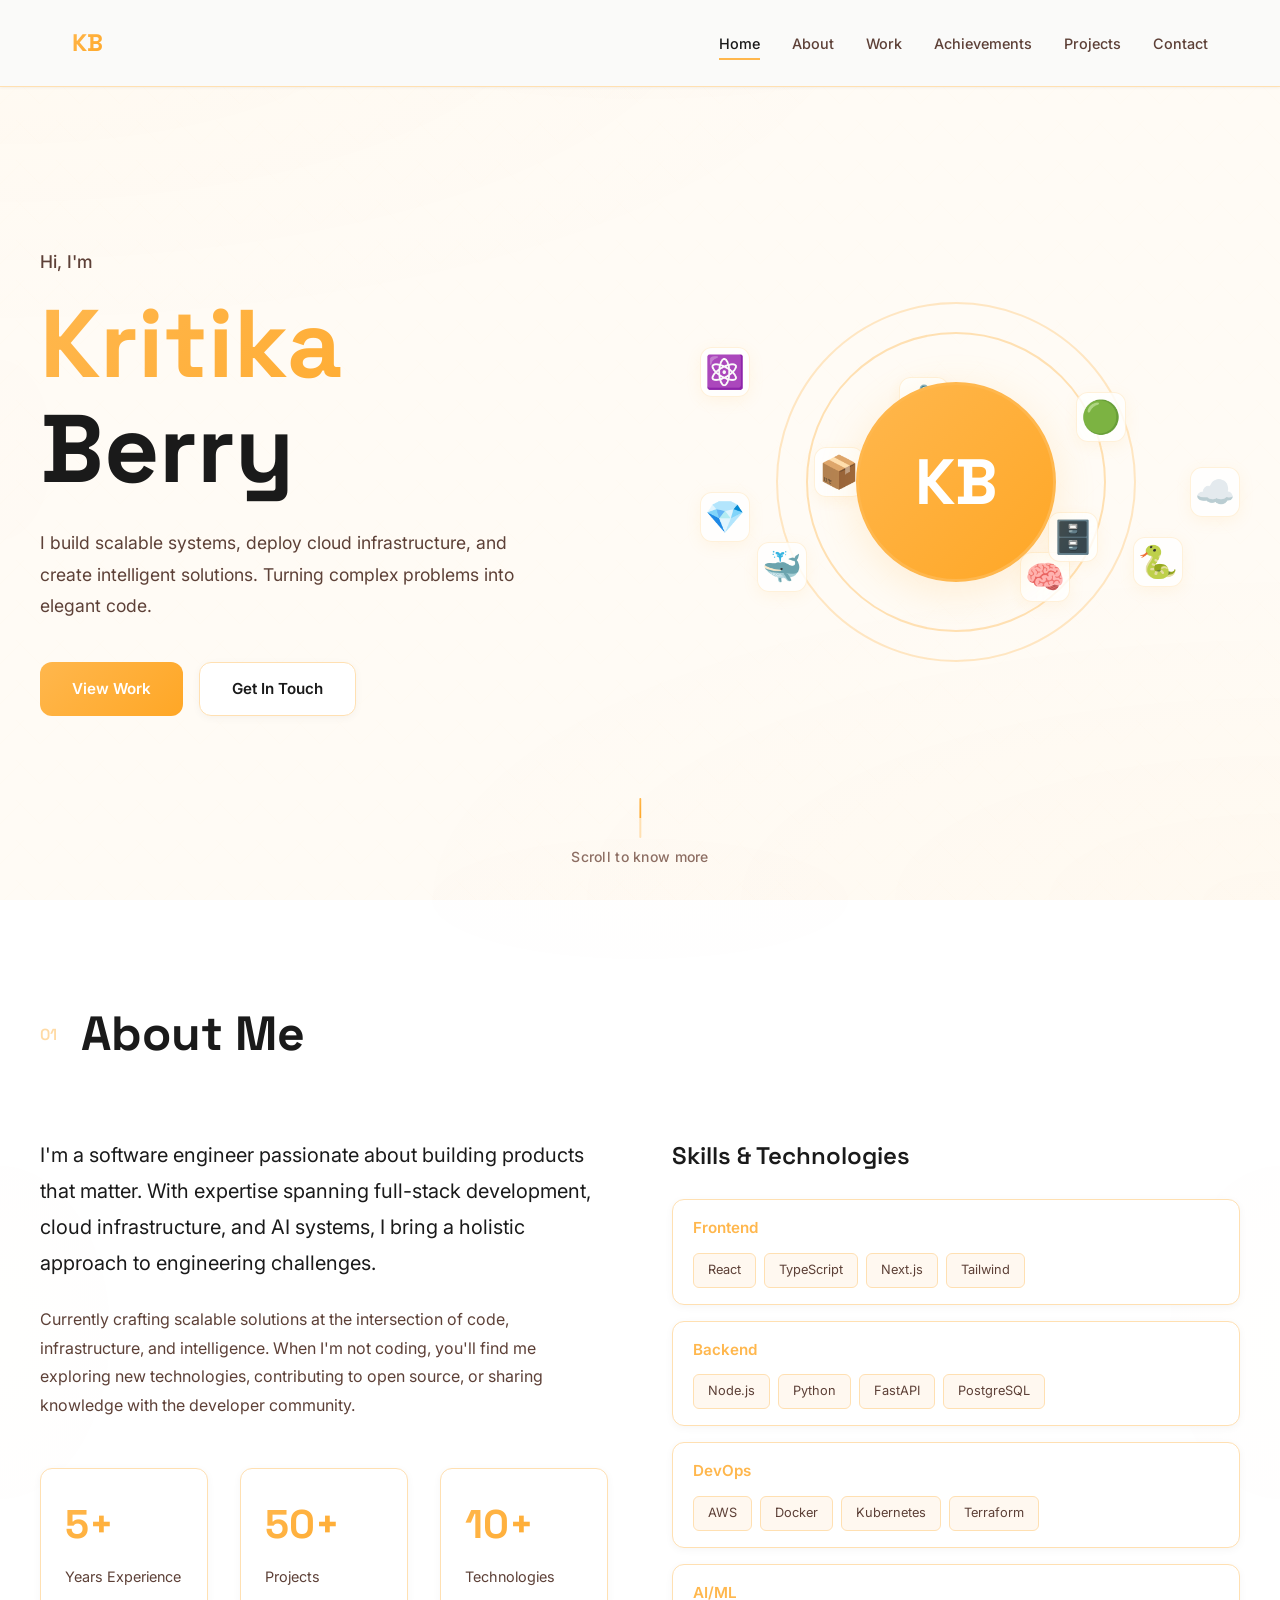
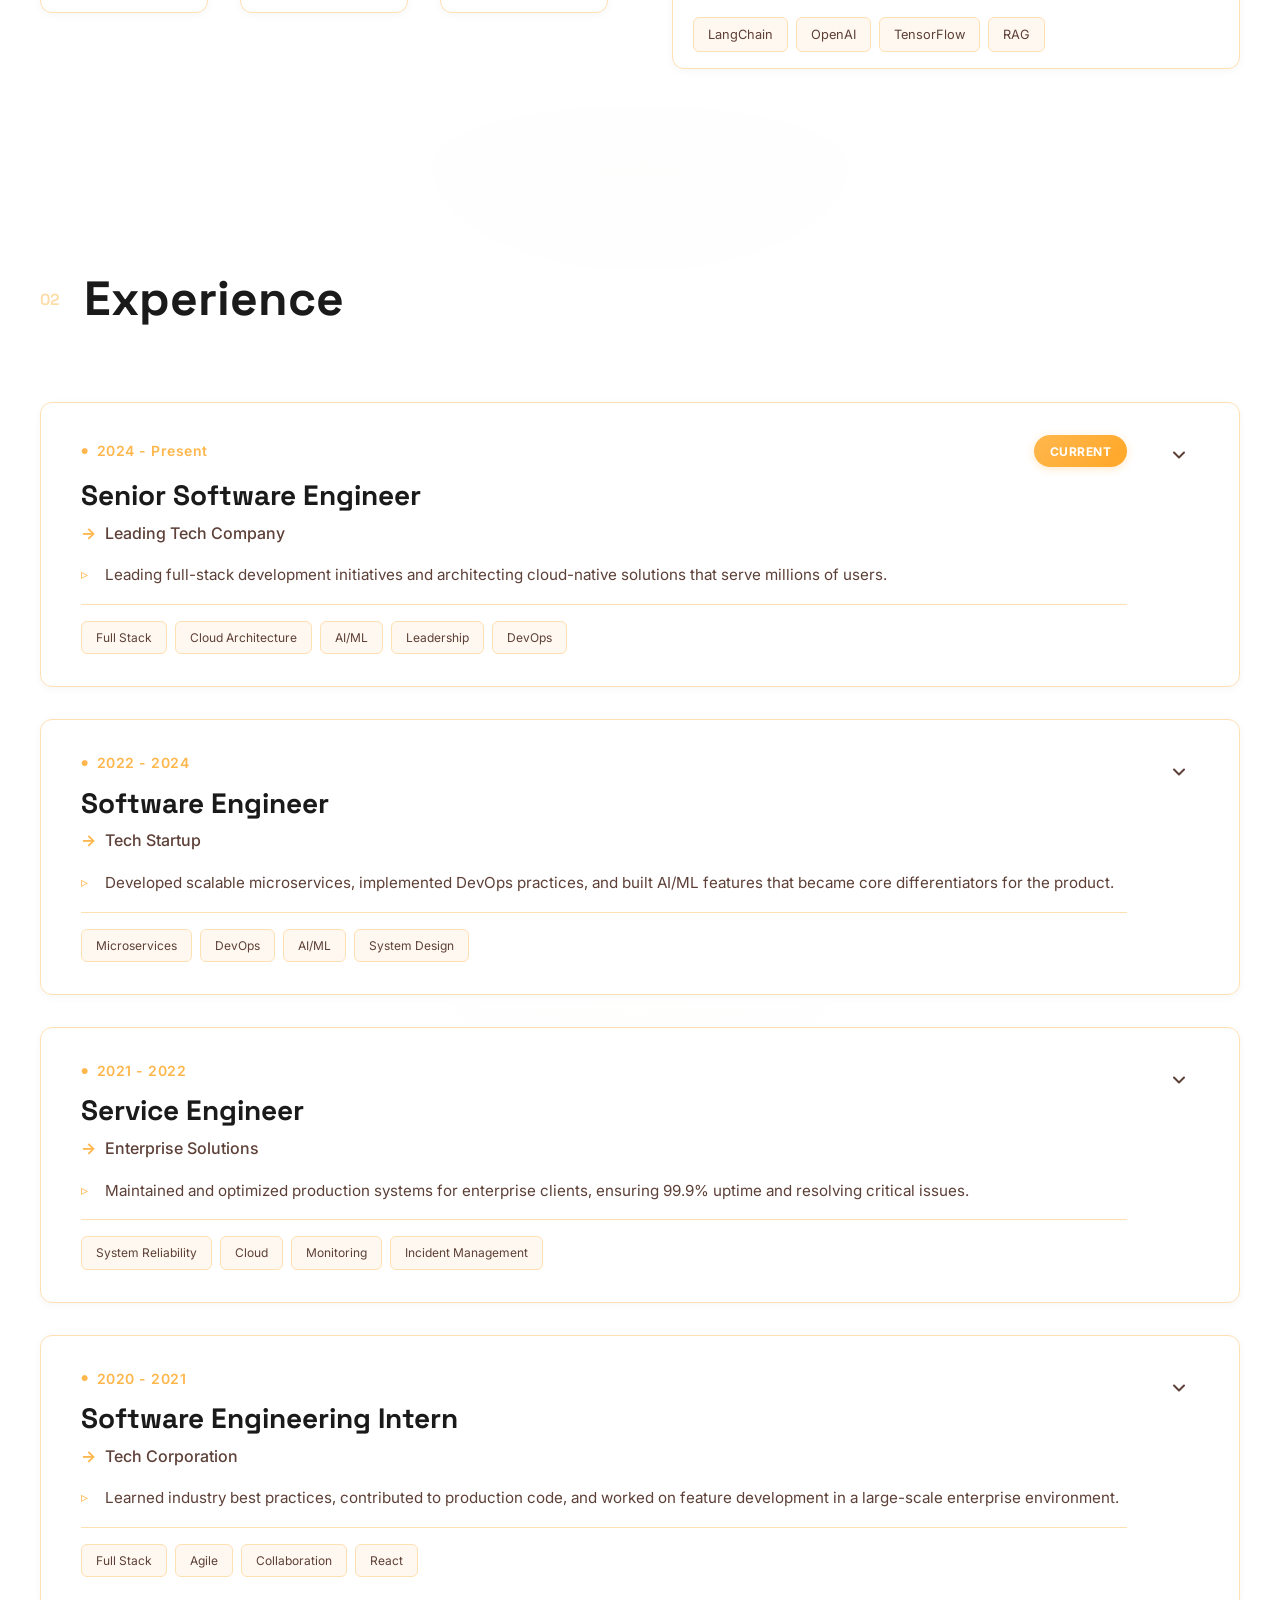
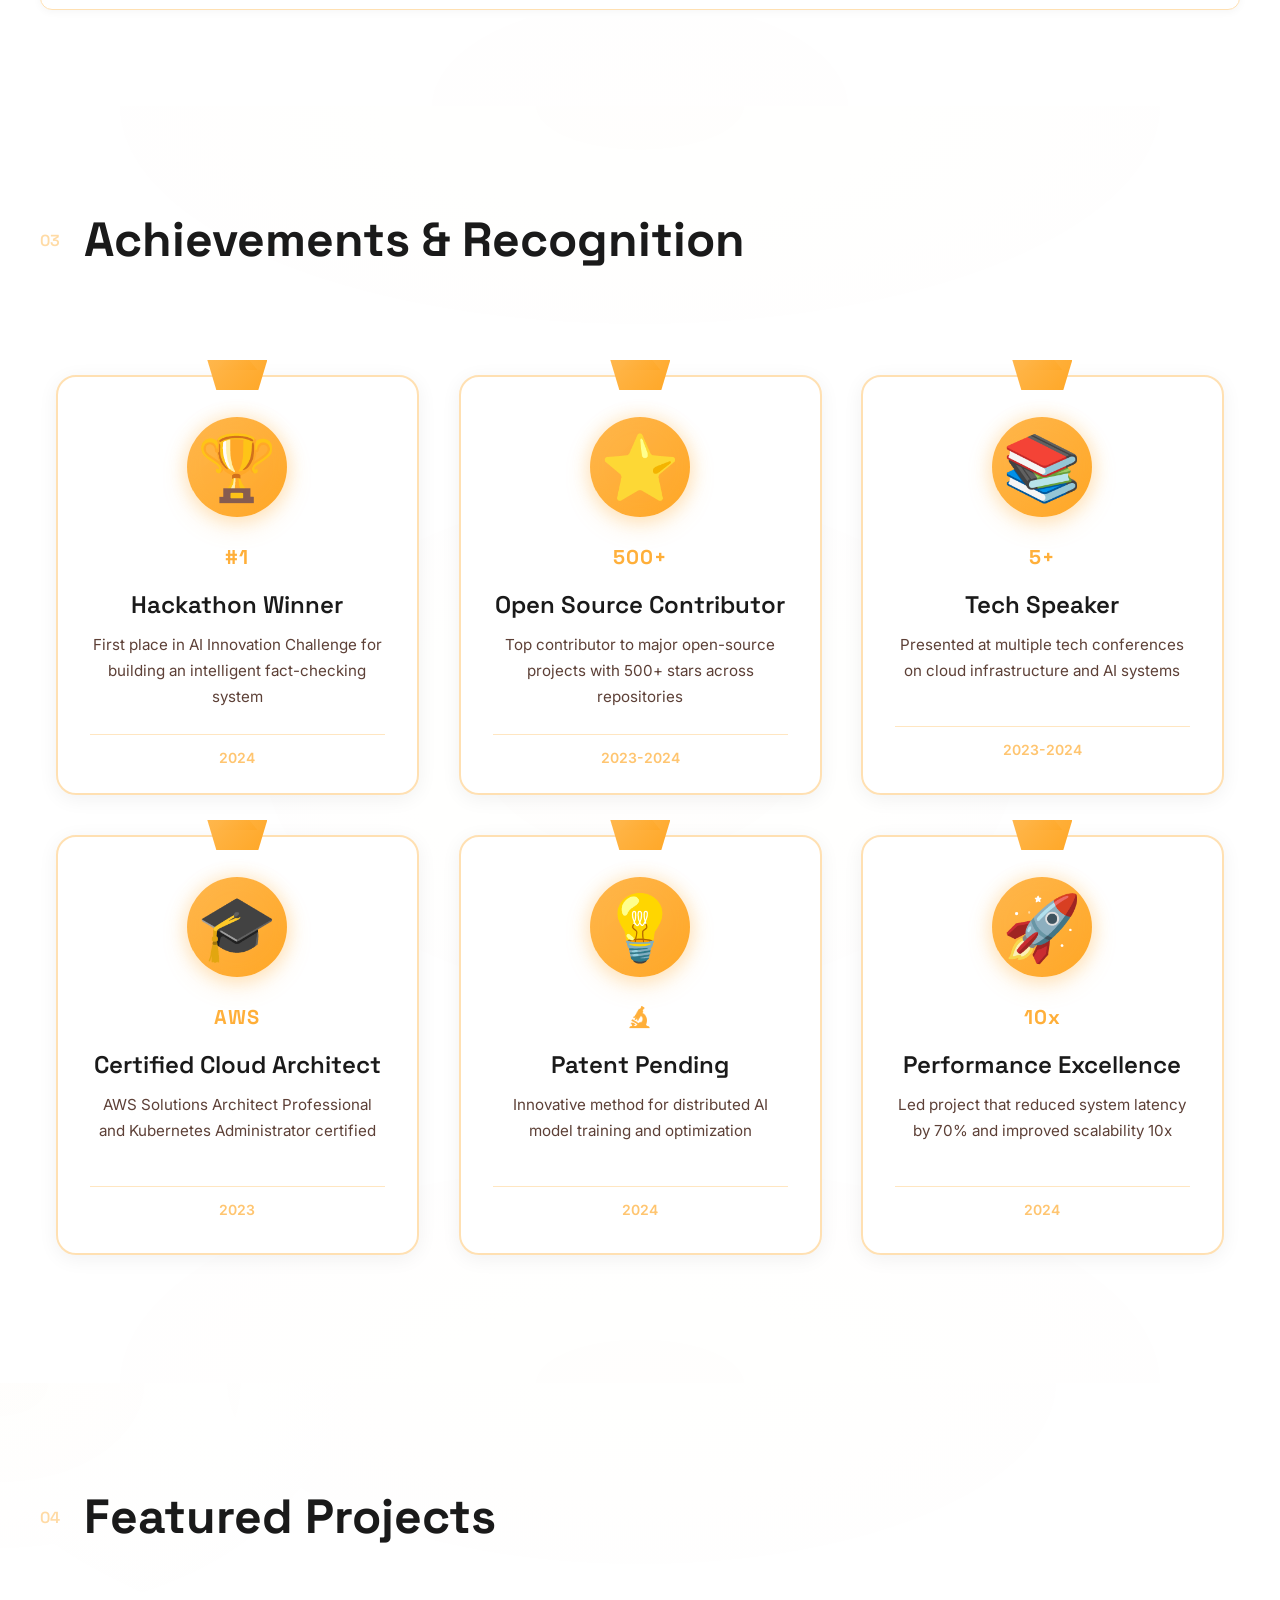
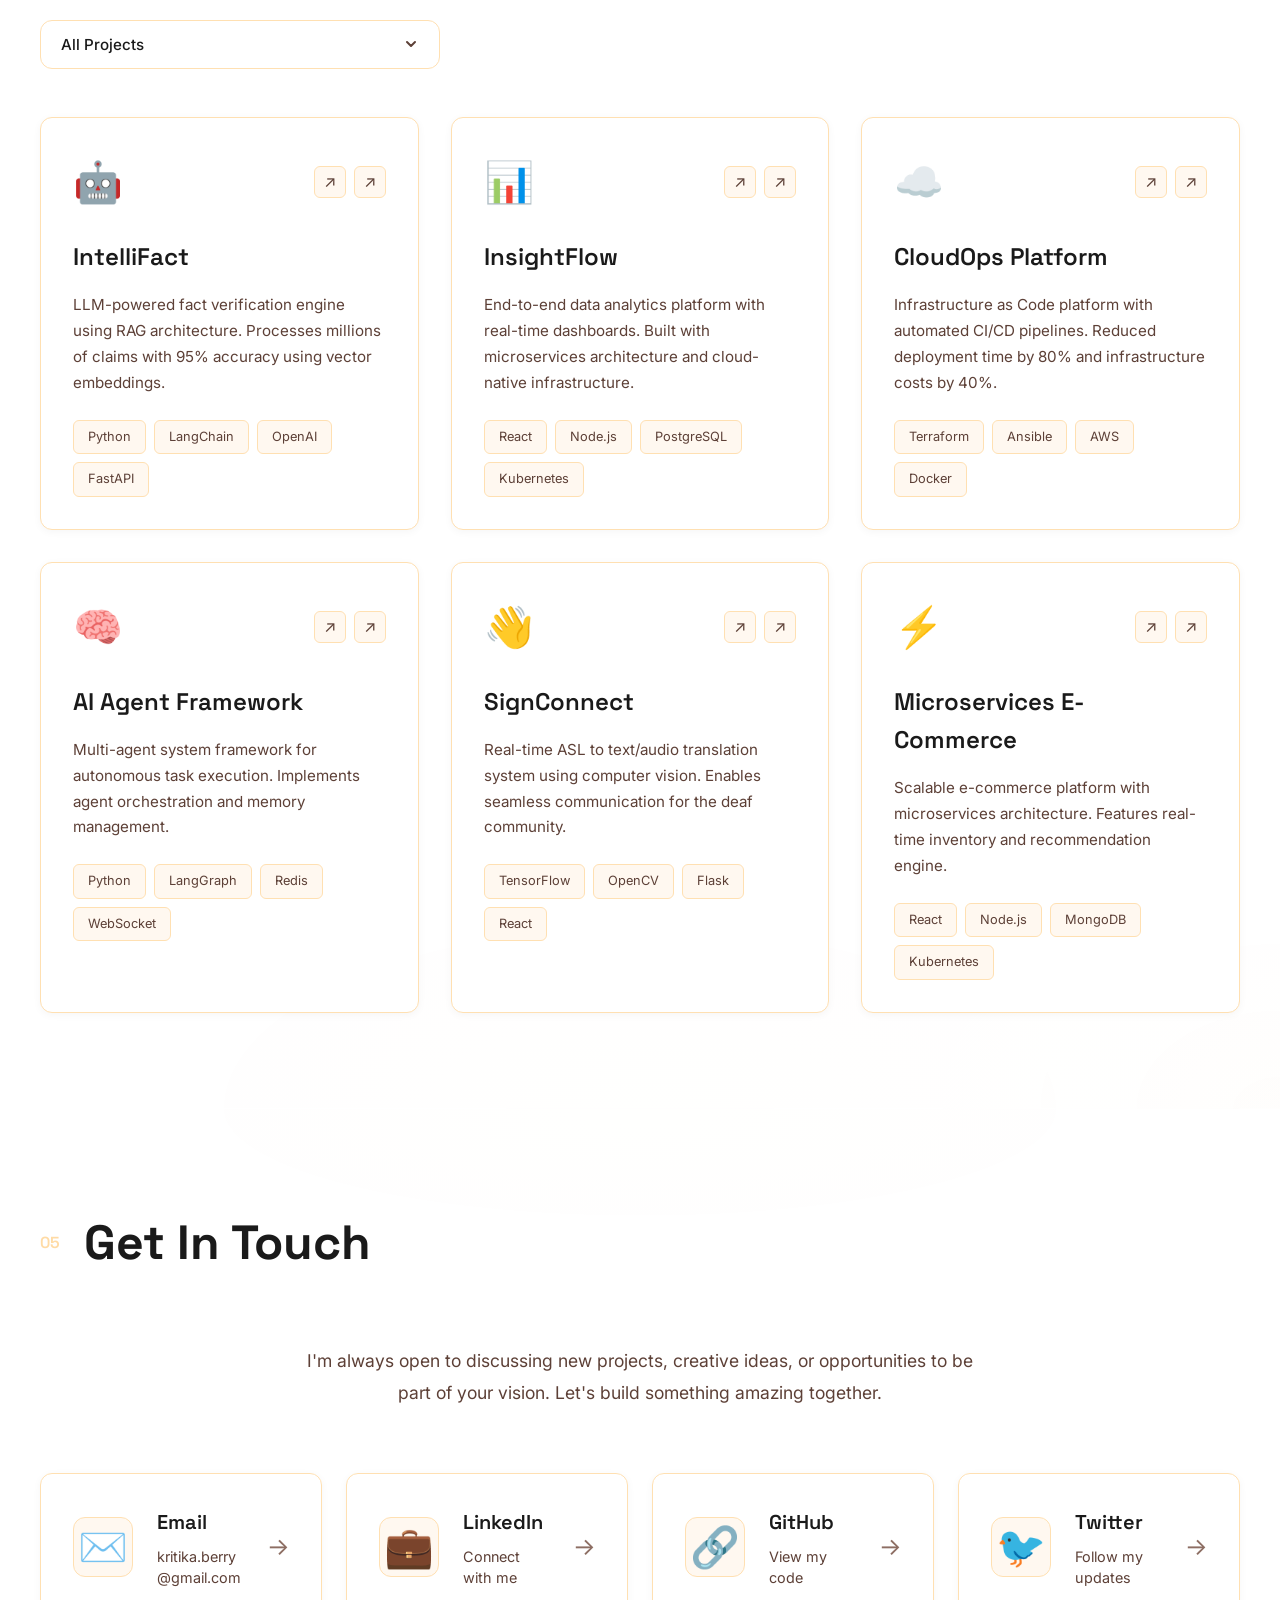
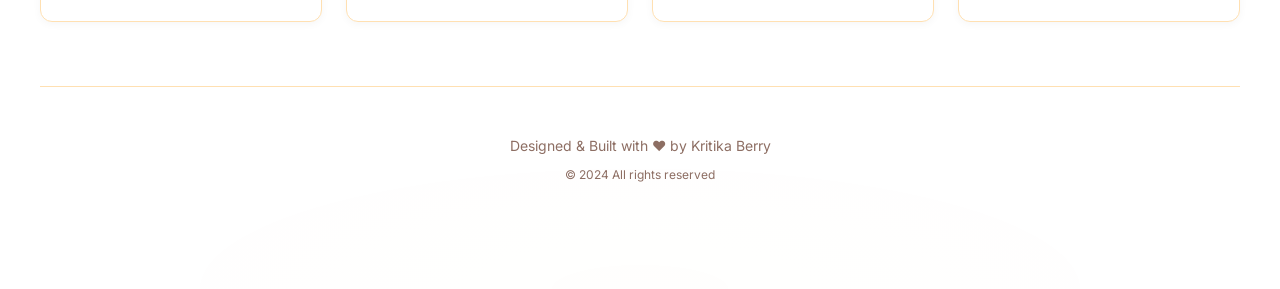
==== index.html @ c202d8fe "added changes for portfolio website" ====
<!DOCTYPE html>
<html lang="en">
<head>
  <meta charset="UTF-8">
  <meta name="viewport" content="width=device-width, initial-scale=1.0">
  <title>Kritika Berry | Software Engineer</title>
  <meta name="description" content="Full Stack Engineer | DevOps Specialist | AI Engineer">
  <link rel="stylesheet" href="styles.css">
  <link rel="preconnect" href="https://fonts.googleapis.com">
  <link rel="preconnect" href="https://fonts.gstatic.com" crossorigin>
  <link href="https://fonts.googleapis.com/css2?family=Inter:wght@300;400;500;600;700&family=Space+Grotesk:wght@400;500;600;700&display=swap" rel="stylesheet">
</head>
<body>
  <!-- Navigation -->
  <nav class="nav">
    <div class="nav-container">
      <div class="nav-logo">KB</div>
      <div class="nav-links">
        <a href="#home" class="nav-link active">Home</a>
        <a href="#about" class="nav-link">About</a>
        <a href="#work" class="nav-link">Work</a>
        <a href="#achievements" class="nav-link">Achievements</a>
        <a href="#projects" class="nav-link">Projects</a>
        <a href="#contact" class="nav-link">Contact</a>
      </div>
      <button class="nav-toggle" id="navToggle">
        <span></span>
        <span></span>
        <span></span>
      </button>
    </div>
  </nav>

  <!-- Hero Section -->
  <section id="home" class="hero">
    <div class="hero-container">
      <div class="hero-content">
        <div class="hero-greeting">Hi, I'm</div>
        <h1 class="hero-name">
          <span class="name-first">Kritika</span>
          <span class="name-last">
            Berry
            <span class="hats-inline">
              <span class="hat-wrapper-inline">
                <span class="hat-inline hat-inline-active" data-role="Full Stack Engineer">👨‍💻</span>
                <span class="hat-inline" data-role="DevOps Specialist">🎩</span>
                <span class="hat-inline" data-role="AI Engineer">🎓</span>
                <span class="hat-inline" data-role="Product Manager">🎯</span>
              </span>
              <span class="role-inline">
                <span class="current-role-inline">Full Stack Engineer</span>
              </span>
            </span>
          </span>
        </h1>
        <p class="hero-description">
          I build scalable systems, deploy cloud infrastructure, and create intelligent solutions. 
          Turning complex problems into elegant code.
        </p>
        <div class="hero-actions">
          <a href="#projects" class="btn btn-primary">View Work</a>
          <a href="#contact" class="btn btn-secondary">Get In Touch</a>
        </div>
      </div>
      <div class="hero-visual">
        <div class="avatar-container">
          <div class="avatar-ring"></div>
          <div class="avatar-ring ring-2"></div>
          <div class="avatar-placeholder">
            <span>KB</span>
          </div>
        </div>
        <div class="floating-elements">
          <div class="float-element element-1" title="React">⚛️</div>
          <div class="float-element element-2" title="Python">🐍</div>
          <div class="float-element element-3" title="Cloud">☁️</div>
          <div class="float-element element-4" title="Node.js">🟢</div>
          <div class="float-element element-5" title="TypeScript">💎</div>
          <div class="float-element element-6" title="Docker">🐳</div>
          <div class="float-element element-7" title="Kubernetes">⚓</div>
          <div class="float-element element-8" title="AI">🧠</div>
          <div class="float-element element-9" title="Database">🗄️</div>
          <div class="float-element element-10" title="Git">📦</div>
        </div>
      </div>
    </div>
    <div class="scroll-indicator">
      <div class="scroll-line"></div>
      <span>Scroll to know more</span>
  </div>
</section>

  <!-- About Section -->
  <section id="about" class="about">
    <div class="section-container">
      <div class="section-header">
        <span class="section-number">01</span>
        <h2 class="section-title">About Me</h2>
      </div>
      <div class="about-content">
        <div class="about-text">
          <p class="about-intro">
            I'm a software engineer passionate about building products that matter. 
            With expertise spanning full-stack development, cloud infrastructure, and AI systems, 
            I bring a holistic approach to engineering challenges.
          </p>
          <p class="about-detail">
            Currently crafting scalable solutions at the intersection of code, infrastructure, and intelligence. 
            When I'm not coding, you'll find me exploring new technologies, contributing to open source, 
            or sharing knowledge with the developer community.
          </p>
          <div class="about-stats">
            <div class="stat-item">
              <div class="stat-number">5+</div>
              <div class="stat-label">Years Experience</div>
            </div>
            <div class="stat-item">
              <div class="stat-number">50+</div>
              <div class="stat-label">Projects</div>
            </div>
            <div class="stat-item">
              <div class="stat-number">10+</div>
              <div class="stat-label">Technologies</div>
            </div>
          </div>
        </div>
        <div class="about-skills">
          <h3 class="skills-title">Skills & Technologies</h3>
          <div class="skills-grid">
            <div class="skill-category">
              <h4 class="category-name">Frontend</h4>
              <div class="skill-tags">
                <span class="skill-tag">React</span>
                <span class="skill-tag">TypeScript</span>
                <span class="skill-tag">Next.js</span>
                <span class="skill-tag">Tailwind</span>
              </div>
            </div>
            <div class="skill-category">
              <h4 class="category-name">Backend</h4>
              <div class="skill-tags">
                <span class="skill-tag">Node.js</span>
                <span class="skill-tag">Python</span>
                <span class="skill-tag">FastAPI</span>
                <span class="skill-tag">PostgreSQL</span>
              </div>
            </div>
            <div class="skill-category">
              <h4 class="category-name">DevOps</h4>
              <div class="skill-tags">
                <span class="skill-tag">AWS</span>
                <span class="skill-tag">Docker</span>
                <span class="skill-tag">Kubernetes</span>
                <span class="skill-tag">Terraform</span>
              </div>
            </div>
            <div class="skill-category">
              <h4 class="category-name">AI/ML</h4>
              <div class="skill-tags">
                <span class="skill-tag">LangChain</span>
                <span class="skill-tag">OpenAI</span>
                <span class="skill-tag">TensorFlow</span>
                <span class="skill-tag">RAG</span>
              </div>
            </div>
          </div>
        </div>
      </div>
  </div>
</section>

  <!-- Work/Experience Section -->
  <section id="work" class="work">
    <div class="section-container">
      <div class="section-header">
        <span class="section-number">02</span>
        <h2 class="section-title">Experience</h2>
      </div>
      <div class="experience-grid">
          <div class="experience-card featured" data-card>
          <div class="exp-header-main">
            <div class="exp-header-left">
              <div class="exp-header-info">
                <div class="exp-header-top">
                  <div class="exp-date">2024 - Present</div>
                  <div class="exp-badge">Current</div>
                </div>
                <h3 class="exp-title">Senior Software Engineer</h3>
                <div class="exp-company">Leading Tech Company</div>
                <p class="exp-summary">Leading full-stack development initiatives and architecting cloud-native solutions that serve millions of users.</p>
                <div class="exp-tags-preview">
                  <span class="tag">Full Stack</span>
                  <span class="tag">Cloud Architecture</span>
                  <span class="tag">AI/ML</span>
                  <span class="tag">Leadership</span>
                  <span class="tag">DevOps</span>
                </div>
              </div>
            </div>
            <button class="exp-toggle" aria-label="Expand details">
              <svg width="20" height="20" viewBox="0 0 20 20" fill="none" xmlns="http://www.w3.org/2000/svg">
                <path d="M5 7.5L10 12.5L15 7.5" stroke="currentColor" stroke-width="2" stroke-linecap="round" stroke-linejoin="round"/>
              </svg>
            </button>
          </div>
          
          <div class="exp-content" style="display: none;">
          <div class="exp-section">
            <h4 class="exp-subtitle">Responsibilities</h4>
            <ul class="exp-list">
              <li>Architect and implement scalable full-stack solutions using React, Node.js, and Python</li>
              <li>Design and deploy cloud-native applications on AWS and GCP with focus on scalability</li>
              <li>Lead a team of 5 engineers, conducting code reviews and mentoring junior developers</li>
              <li>Build AI-powered features using LangChain, OpenAI, and custom ML models</li>
              <li>Implement DevOps practices including CI/CD pipelines, Terraform, and Kubernetes</li>
            </ul>
          </div>
          
          <div class="exp-section">
            <h4 class="exp-subtitle">Key Achievements</h4>
            <ul class="exp-list">
              <li>Led migration of legacy system to microservices, improving deployment frequency by 80%</li>
              <li>Architected AI agent framework processing 1M+ requests daily with 99.9% uptime</li>
              <li>Reduced infrastructure costs by 40% through optimization and right-sizing</li>
              <li>Mentored 5 junior engineers, helping them grow into mid-level positions</li>
            </ul>
          </div>
          
          <div class="exp-tags">
            <span class="tag">Full Stack</span>
            <span class="tag">Cloud Architecture</span>
            <span class="tag">AI/ML</span>
            <span class="tag">Leadership</span>
            <span class="tag">DevOps</span>
          </div>
          </div>
        </div>
        
          <div class="experience-card" data-card>
            <div class="exp-header-main">
              <div class="exp-header-left">
                <div class="exp-header-info">
                  <div class="exp-header-top">
                    <div class="exp-date">2022 - 2024</div>
                  </div>
                  <h3 class="exp-title">Software Engineer</h3>
                  <div class="exp-company">Tech Startup</div>
                  <p class="exp-summary">Developed scalable microservices, implemented DevOps practices, and built AI/ML features that became core differentiators for the product.</p>
                  <div class="exp-tags-preview">
                    <span class="tag">Microservices</span>
                    <span class="tag">DevOps</span>
                    <span class="tag">AI/ML</span>
                    <span class="tag">System Design</span>
                  </div>
                </div>
              </div>
              <button class="exp-toggle" aria-label="Expand details">
                <svg width="20" height="20" viewBox="0 0 20 20" fill="none" xmlns="http://www.w3.org/2000/svg">
                  <path d="M5 7.5L10 12.5L15 7.5" stroke="currentColor" stroke-width="2" stroke-linecap="round" stroke-linejoin="round"/>
                </svg>
              </button>
            </div>
            
            <div class="exp-content" style="display: none;">
            <div class="exp-section">
            <h4 class="exp-subtitle">Responsibilities</h4>
            <ul class="exp-list">
              <li>Developed and maintained 10+ microservices using Node.js, Python, and TypeScript</li>
              <li>Built RESTful and GraphQL APIs handling millions of requests per day</li>
              <li>Implemented CI/CD pipelines using Jenkins and GitHub Actions</li>
              <li>Developed AI/ML features including recommendation engines and NLP capabilities</li>
              <li>Worked with PostgreSQL, MongoDB, and Redis for data storage and caching</li>
            </ul>
          </div>
          
          <div class="exp-section">
            <h4 class="exp-subtitle">Key Achievements</h4>
            <ul class="exp-list">
              <li>Built microservices architecture that scaled from 10K to 1M+ daily active users</li>
              <li>Implemented ML model deployment pipeline reducing deployment time by 70%</li>
              <li>Developed recommendation engine that increased user engagement by 35%</li>
              <li>Optimized database queries and caching, improving API response times by 50%</li>
            </ul>
          </div>
          
          <div class="exp-tags">
            <span class="tag">Microservices</span>
            <span class="tag">DevOps</span>
            <span class="tag">AI/ML</span>
            <span class="tag">System Design</span>
          </div>
          </div>
        </div>
        
          <div class="experience-card" data-card>
            <div class="exp-header-main">
              <div class="exp-header-left">
                <div class="exp-header-info">
                  <div class="exp-header-top">
                    <div class="exp-date">2021 - 2022</div>
                  </div>
                  <h3 class="exp-title">Service Engineer</h3>
                  <div class="exp-company">Enterprise Solutions</div>
                  <p class="exp-summary">Maintained and optimized production systems for enterprise clients, ensuring 99.9% uptime and resolving critical issues.</p>
                  <div class="exp-tags-preview">
                    <span class="tag">System Reliability</span>
                    <span class="tag">Cloud</span>
                    <span class="tag">Monitoring</span>
                    <span class="tag">Incident Management</span>
                  </div>
                </div>
              </div>
              <button class="exp-toggle" aria-label="Expand details">
                <svg width="20" height="20" viewBox="0 0 20 20" fill="none" xmlns="http://www.w3.org/2000/svg">
                  <path d="M5 7.5L10 12.5L15 7.5" stroke="currentColor" stroke-width="2" stroke-linecap="round" stroke-linejoin="round"/>
                </svg>
              </button>
            </div>
            
            <div class="exp-content" style="display: none;">
            <div class="exp-section">
            <h4 class="exp-subtitle">Responsibilities</h4>
            <ul class="exp-list">
              <li>Monitored and maintained production systems using Prometheus, Grafana, and CloudWatch</li>
              <li>Responded to and resolved critical production incidents within SLA requirements</li>
              <li>Optimized system performance and identified bottlenecks in distributed systems</li>
              <li>Implemented automated monitoring and alerting systems to proactively detect issues</li>
              <li>Worked with AWS and Azure cloud platforms for infrastructure management</li>
            </ul>
          </div>
          
          <div class="exp-section">
            <h4 class="exp-subtitle">Key Achievements</h4>
            <ul class="exp-list">
              <li>Maintained 99.9% system uptime across all production environments</li>
              <li>Reduced mean time to resolution (MTTR) by 60% through improved monitoring</li>
              <li>Implemented proactive alerting system that prevented 50+ potential incidents</li>
              <li>Optimized cloud infrastructure costs by 25% through resource right-sizing</li>
            </ul>
          </div>
          
          <div class="exp-tags">
            <span class="tag">System Reliability</span>
            <span class="tag">Cloud</span>
            <span class="tag">Monitoring</span>
            <span class="tag">Incident Management</span>
          </div>
          </div>
        </div>
        
          <div class="experience-card" data-card>
            <div class="exp-header-main">
              <div class="exp-header-left">
                <div class="exp-header-info">
                  <div class="exp-header-top">
                    <div class="exp-date">2020 - 2021</div>
                  </div>
                  <h3 class="exp-title">Software Engineering Intern</h3>
                  <div class="exp-company">Tech Corporation</div>
                  <p class="exp-summary">Learned industry best practices, contributed to production code, and worked on feature development in a large-scale enterprise environment.</p>
                  <div class="exp-tags-preview">
                    <span class="tag">Full Stack</span>
                    <span class="tag">Agile</span>
                    <span class="tag">Collaboration</span>
                    <span class="tag">React</span>
                  </div>
                </div>
              </div>
              <button class="exp-toggle" aria-label="Expand details">
                <svg width="20" height="20" viewBox="0 0 20 20" fill="none" xmlns="http://www.w3.org/2000/svg">
                  <path d="M5 7.5L10 12.5L15 7.5" stroke="currentColor" stroke-width="2" stroke-linecap="round" stroke-linejoin="round"/>
                </svg>
              </button>
            </div>
            
            <div class="exp-content" style="display: none;">
            <div class="exp-section">
            <h4 class="exp-subtitle">Responsibilities</h4>
            <ul class="exp-list">
              <li>Developed frontend features using React and TypeScript for internal tools</li>
              <li>Built RESTful APIs using Node.js and Express for backend services</li>
              <li>Participated in agile ceremonies including standups, sprint planning, and retrospectives</li>
              <li>Contributed to code reviews and learned best practices for clean, maintainable code</li>
              <li>Collaborated with cross-functional teams including designers and product managers</li>
            </ul>
          </div>
          
          <div class="exp-section">
            <h4 class="exp-subtitle">Key Achievements</h4>
            <ul class="exp-list">
              <li>Successfully deployed 5+ features to production during internship period</li>
              <li>Improved test coverage for assigned modules from 60% to 85%</li>
              <li>Received recognition for proactive problem-solving and team collaboration</li>
              <li>Converted to full-time position based on performance during internship</li>
            </ul>
          </div>
          
          <div class="exp-tags">
            <span class="tag">Full Stack</span>
            <span class="tag">Agile</span>
            <span class="tag">Collaboration</span>
            <span class="tag">React</span>
          </div>
          </div>
        </div>
    </div>
    </div>
    </div>
</section>

  <!-- Achievements Section -->
  <section id="achievements" class="achievements">
    <div class="section-container">
      <div class="section-header">
        <span class="section-number">03</span>
        <h2 class="section-title">Achievements & Recognition</h2>
      </div>
      <div class="achievements-showcase">
        <div class="achievement-badge">
          <div class="badge-ribbon ribbon-top"></div>
          <div class="badge-body">
            <div class="badge-icon">🏆</div>
            <div class="badge-content">
              <div class="badge-rank">#1</div>
              <h3 class="badge-title">Hackathon Winner</h3>
              <p class="badge-description">First place in AI Innovation Challenge for building an intelligent fact-checking system</p>
              <div class="badge-detail">
                <p>Won against 200+ teams with innovative RAG architecture</p>
              </div>
              <div class="badge-date">2024</div>
            </div>
          </div>
          <div class="badge-shine"></div>
        </div>
        <div class="achievement-badge">
          <div class="badge-ribbon ribbon-top"></div>
          <div class="badge-body">
            <div class="badge-icon">⭐</div>
            <div class="badge-content">
              <div class="badge-rank">500+</div>
              <h3 class="badge-title">Open Source Contributor</h3>
              <p class="badge-description">Top contributor to major open-source projects with 500+ stars across repositories</p>
              <div class="badge-detail">
                <p>Maintaining 3+ repositories and contributing to 10+ projects</p>
              </div>
              <div class="badge-date">2023-2024</div>
            </div>
          </div>
          <div class="badge-shine"></div>
        </div>
        <div class="achievement-badge">
          <div class="badge-ribbon ribbon-top"></div>
          <div class="badge-body">
            <div class="badge-icon">📚</div>
            <div class="badge-content">
              <div class="badge-rank">5+</div>
              <h3 class="badge-title">Tech Speaker</h3>
              <p class="badge-description">Presented at multiple tech conferences on cloud infrastructure and AI systems</p>
              <div class="badge-detail">
                <p>Keynote at AWS Summit and 5+ international conferences</p>
              </div>
              <div class="badge-date">2023-2024</div>
            </div>
          </div>
          <div class="badge-shine"></div>
        </div>
        <div class="achievement-badge">
          <div class="badge-ribbon ribbon-top"></div>
          <div class="badge-body">
            <div class="badge-icon">🎓</div>
            <div class="badge-content">
              <div class="badge-rank">AWS</div>
              <h3 class="badge-title">Certified Cloud Architect</h3>
              <p class="badge-description">AWS Solutions Architect Professional and Kubernetes Administrator certified</p>
              <div class="badge-detail">
                <p>Top-tier certifications in cloud infrastructure design</p>
              </div>
              <div class="badge-date">2023</div>
            </div>
          </div>
          <div class="badge-shine"></div>
        </div>
        <div class="achievement-badge">
          <div class="badge-ribbon ribbon-top"></div>
          <div class="badge-body">
            <div class="badge-icon">💡</div>
            <div class="badge-content">
              <div class="badge-rank">🔬</div>
              <h3 class="badge-title">Patent Pending</h3>
              <p class="badge-description">Innovative method for distributed AI model training and optimization</p>
              <div class="badge-detail">
                <p>Novel distributed training architecture reducing costs by 60%</p>
              </div>
              <div class="badge-date">2024</div>
            </div>
          </div>
          <div class="badge-shine"></div>
        </div>
        <div class="achievement-badge">
          <div class="badge-ribbon ribbon-top"></div>
          <div class="badge-body">
            <div class="badge-icon">🚀</div>
            <div class="badge-content">
              <div class="badge-rank">10x</div>
              <h3 class="badge-title">Performance Excellence</h3>
              <p class="badge-description">Led project that reduced system latency by 70% and improved scalability 10x</p>
              <div class="badge-detail">
                <p>Achieved sub-100ms response times at massive scale</p>
              </div>
              <div class="badge-date">2024</div>
            </div>
          </div>
          <div class="badge-shine"></div>
        </div>
      </div>
    </div>
  </section>

  <!-- Projects Section -->
  <section id="projects" class="projects">
    <div class="section-container">
      <div class="section-header">
        <span class="section-number">04</span>
        <h2 class="section-title">Featured Projects</h2>
      </div>
      <div class="projects-filter-wrapper">
        <div class="filter-dropdown">
          <button class="filter-dropdown-toggle" id="filterToggle">
            <span class="filter-selected">All Projects</span>
            <svg class="filter-arrow" width="16" height="16" viewBox="0 0 16 16" fill="none" xmlns="http://www.w3.org/2000/svg">
              <path d="M4 6L8 10L12 6" stroke="currentColor" stroke-width="2" stroke-linecap="round" stroke-linejoin="round"/>
            </svg>
          </button>
          <div class="filter-dropdown-menu" id="filterMenu">
            <div class="filter-search">
              <input type="text" id="filterSearch" placeholder="Search skills..." autocomplete="off">
              <svg class="search-icon" width="16" height="16" viewBox="0 0 16 16" fill="none" xmlns="http://www.w3.org/2000/svg">
                <circle cx="7" cy="7" r="4" stroke="currentColor" stroke-width="1.5"/>
                <path d="M10 10L13 13" stroke="currentColor" stroke-width="1.5" stroke-linecap="round"/>
              </svg>
            </div>
            <div class="filter-options" id="filterOptions">
              <div class="filter-option" data-filter="all">All Projects</div>
            </div>
          </div>
        </div>
      </div>
      <div class="projects-grid">
        <div class="project-card" data-skills="Python,LangChain,OpenAI,FastAPI">
          <div class="project-header">
            <div class="project-icon">🤖</div>
            <div class="project-links">
              <a href="#" class="project-link" aria-label="GitHub">↗</a>
              <a href="#" class="project-link" aria-label="Live Demo">↗</a>
            </div>
          </div>
          <h3 class="project-title">IntelliFact</h3>
          <p class="project-description">
            LLM-powered fact verification engine using RAG architecture. 
            Processes millions of claims with 95% accuracy using vector embeddings.
          </p>
          <div class="project-tech">
            <span>Python</span>
            <span>LangChain</span>
            <span>OpenAI</span>
            <span>FastAPI</span>
          </div>
        </div>
        <div class="project-card" data-skills="React,Node.js,PostgreSQL,Kubernetes">
          <div class="project-header">
            <div class="project-icon">📊</div>
            <div class="project-links">
              <a href="#" class="project-link" aria-label="GitHub">↗</a>
              <a href="#" class="project-link" aria-label="Live Demo">↗</a>
            </div>
          </div>
          <h3 class="project-title">InsightFlow</h3>
          <p class="project-description">
            End-to-end data analytics platform with real-time dashboards. 
            Built with microservices architecture and cloud-native infrastructure.
          </p>
          <div class="project-tech">
            <span>React</span>
            <span>Node.js</span>
            <span>PostgreSQL</span>
            <span>Kubernetes</span>
          </div>
        </div>
        <div class="project-card" data-skills="Terraform,Ansible,AWS,Docker">
          <div class="project-header">
            <div class="project-icon">☁️</div>
            <div class="project-links">
              <a href="#" class="project-link" aria-label="GitHub">↗</a>
              <a href="#" class="project-link" aria-label="Live Demo">↗</a>
            </div>
          </div>
          <h3 class="project-title">CloudOps Platform</h3>
          <p class="project-description">
            Infrastructure as Code platform with automated CI/CD pipelines. 
            Reduced deployment time by 80% and infrastructure costs by 40%.
          </p>
          <div class="project-tech">
            <span>Terraform</span>
            <span>Ansible</span>
            <span>AWS</span>
            <span>Docker</span>
          </div>
        </div>
        <div class="project-card" data-skills="Python,LangGraph,Redis,WebSocket">
          <div class="project-header">
            <div class="project-icon">🧠</div>
            <div class="project-links">
              <a href="#" class="project-link" aria-label="GitHub">↗</a>
              <a href="#" class="project-link" aria-label="Live Demo">↗</a>
            </div>
          </div>
          <h3 class="project-title">AI Agent Framework</h3>
          <p class="project-description">
            Multi-agent system framework for autonomous task execution. 
            Implements agent orchestration and memory management.
          </p>
          <div class="project-tech">
            <span>Python</span>
            <span>LangGraph</span>
            <span>Redis</span>
            <span>WebSocket</span>
          </div>
        </div>
        <div class="project-card" data-skills="TensorFlow,OpenCV,Flask,React">
          <div class="project-header">
            <div class="project-icon">👋</div>
            <div class="project-links">
              <a href="#" class="project-link" aria-label="GitHub">↗</a>
              <a href="#" class="project-link" aria-label="Live Demo">↗</a>
    </div>
    </div>
          <h3 class="project-title">SignConnect</h3>
          <p class="project-description">
            Real-time ASL to text/audio translation system using computer vision. 
            Enables seamless communication for the deaf community.
          </p>
          <div class="project-tech">
            <span>TensorFlow</span>
            <span>OpenCV</span>
            <span>Flask</span>
            <span>React</span>
    </div>
  </div>
        <div class="project-card" data-skills="React,Node.js,MongoDB,Kubernetes">
          <div class="project-header">
            <div class="project-icon">⚡</div>
            <div class="project-links">
              <a href="#" class="project-link" aria-label="GitHub">↗</a>
              <a href="#" class="project-link" aria-label="Live Demo">↗</a>
            </div>
  </div>
          <h3 class="project-title">Microservices E-Commerce</h3>
          <p class="project-description">
            Scalable e-commerce platform with microservices architecture. 
            Features real-time inventory and recommendation engine.
          </p>
          <div class="project-tech">
            <span>React</span>
            <span>Node.js</span>
            <span>MongoDB</span>
            <span>Kubernetes</span>
          </div>
        </div>
      </div>
  </div>
</section>

  <!-- Contact Section -->
  <section id="contact" class="contact">
    <div class="section-container">
      <div class="section-header">
        <span class="section-number">05</span>
        <h2 class="section-title">Get In Touch</h2>
  </div>
      <div class="contact-content">
        <p class="contact-intro">
          I'm always open to discussing new projects, creative ideas, or opportunities 
          to be part of your vision. Let's build something amazing together.
        </p>
        <div class="contact-cards">
          <a href="mailto:kritika.berry@gmail.com" class="contact-card">
            <div class="contact-card-icon">✉️</div>
            <div class="contact-card-content">
              <h3 class="contact-card-title">Email</h3>
              <p class="contact-card-value">kritika.berry@gmail.com</p>
            </div>
            <div class="contact-card-arrow">→</div>
          </a>
          <a href="https://linkedin.com/in/kritikaberry" class="contact-card" target="_blank" rel="noopener noreferrer">
            <div class="contact-card-icon">💼</div>
            <div class="contact-card-content">
              <h3 class="contact-card-title">LinkedIn</h3>
              <p class="contact-card-value">Connect with me</p>
            </div>
            <div class="contact-card-arrow">→</div>
          </a>
          <a href="https://github.com/kritikaberry" class="contact-card" target="_blank" rel="noopener noreferrer">
            <div class="contact-card-icon">🔗</div>
            <div class="contact-card-content">
              <h3 class="contact-card-title">GitHub</h3>
              <p class="contact-card-value">View my code</p>
            </div>
            <div class="contact-card-arrow">→</div>
          </a>
          <a href="https://twitter.com/kritikaberry" class="contact-card" target="_blank" rel="noopener noreferrer">
            <div class="contact-card-icon">🐦</div>
            <div class="contact-card-content">
              <h3 class="contact-card-title">Twitter</h3>
              <p class="contact-card-value">Follow my updates</p>
            </div>
            <div class="contact-card-arrow">→</div>
          </a>
        </div>
        <div class="contact-footer">
          <p>Designed & Built with ❤️ by Kritika Berry</p>
          <p class="copyright">© 2024 All rights reserved</p>
        </div>
      </div>
  </div>
</section>

<script src="script.js"></script>
</body>
</html>
---- styles.css ----
/* Reset & Base */
* {
  margin: 0;
  padding: 0;
  box-sizing: border-box;
}

:root {
  --color-bg: #FFFBF5;
  --color-surface: #ffffff;
  --color-surface-elevated: #FFF8F0;
  --color-text-primary: #1a1a1a;
  --color-text-secondary: #5D4037;
  --color-text-tertiary: #8D6E63;
  --color-accent: #FFB74D;
  --color-accent-hover: #FF9800;
  --color-border: #FFE0B2;
  --gradient-accent: linear-gradient(135deg, #FFB74D 0%, #FFA726 100%);
  --font-primary: 'Inter', -apple-system, BlinkMacSystemFont, sans-serif;
  --font-display: 'Space Grotesk', sans-serif;
  --transition: all 0.3s cubic-bezier(0.4, 0, 0.2, 1);
  --radius: 12px;
  --spacing: 1rem;
}

html {
  scroll-behavior: smooth;
}

body {
  font-family: var(--font-primary);
  background: transparent;
  color: var(--color-text-primary);
  line-height: 1.6;
  overflow-x: hidden;
  -webkit-font-smoothing: antialiased;
  -moz-osx-font-smoothing: grayscale;
  position: relative;
  min-height: 100vh;
}

/* Sleek Pattern Background System */
body::before {
  content: '';
  position: fixed;
  top: 0;
  left: 0;
  right: 0;
  bottom: 0;
  width: 100%;
  height: 100%;
  background: var(--color-bg);
  background-image: 
    /* Sleek diagonal mesh pattern */
    repeating-linear-gradient(
      45deg,
      transparent,
      transparent 39px,
      rgba(255, 183, 77, 0.015) 39px,
      rgba(255, 183, 77, 0.015) 40px
    ),
    repeating-linear-gradient(
      -45deg,
      transparent,
      transparent 39px,
      rgba(255, 167, 38, 0.015) 39px,
      rgba(255, 167, 38, 0.015) 40px
    );
  background-size: 
    40px 40px,
    40px 40px;
  background-position: 
    0 0,
    0 0;
  background-repeat: repeat;
  pointer-events: none;
  z-index: -2;
  opacity: 1;
}

body::after {
  content: '';
  position: fixed;
  top: 0;
  left: 0;
  right: 0;
  bottom: 0;
  width: 100%;
  height: 100%;
  background-image: 
    /* Sleek gradient overlay */
    radial-gradient(ellipse 120% 70% at 0% 0%, rgba(255, 183, 77, 0.025) 0%, transparent 55%),
    radial-gradient(ellipse 120% 70% at 100% 100%, rgba(255, 167, 38, 0.025) 0%, transparent 55%);
  background-size: 
    1400px 900px,
    1400px 900px;
  background-position: 
    0% 0%,
    100% 100%;
  background-repeat: no-repeat;
  pointer-events: none;
  z-index: -1;
  opacity: 1;
}

body > * {
  position: relative;
  z-index: 1;
}

/* Ensure all sections are below dialog */
section {
  z-index: 1;
  position: relative;
}

/* Navigation */
.nav {
  position: fixed;
  top: 0;
  left: 0;
  right: 0;
  z-index: 100;
  background: rgba(250, 250, 250, 0.9);
  backdrop-filter: blur(20px);
  border-bottom: 1px solid var(--color-border);
  box-shadow: 0 1px 3px rgba(0, 0, 0, 0.05);
}

.nav-container {
  max-width: 1200px;
  margin: 0 auto;
  padding: 1.5rem 2rem;
  display: flex;
  justify-content: space-between;
  align-items: center;
}

.nav-logo {
  font-family: var(--font-display);
  font-size: 1.5rem;
  font-weight: 700;
  background: var(--gradient-accent);
  -webkit-background-clip: text;
  -webkit-text-fill-color: transparent;
  background-clip: text;
}

.nav-links {
  display: flex;
  gap: 2rem;
  list-style: none;
}

.nav-link {
  color: var(--color-text-secondary);
  text-decoration: none;
  font-weight: 500;
  font-size: 0.9rem;
  transition: var(--transition);
  position: relative;
}

.nav-link::after {
  content: '';
  position: absolute;
  bottom: -5px;
  left: 0;
  width: 0;
  height: 2px;
  background: var(--color-accent);
  transition: var(--transition);
}

.nav-link:hover,
.nav-link.active {
  color: var(--color-text-primary);
}

.nav-link:hover::after,
.nav-link.active::after {
  width: 100%;
}

.nav-toggle {
  display: none;
  flex-direction: column;
  gap: 4px;
  background: none;
  border: none;
  cursor: pointer;
  padding: 0.5rem;
}

.nav-toggle span {
  width: 24px;
  height: 2px;
  background: var(--color-text-primary);
  transition: var(--transition);
  border-radius: 2px;
}

/* Hero Section */
.hero {
  min-height: 100vh;
  display: flex;
  align-items: center;
  justify-content: center;
  padding: 8rem 2rem 4rem;
  position: relative;
  overflow: hidden;
  background: transparent;
}


.hero-container {
  max-width: 1200px;
  width: 100%;
  display: grid;
  grid-template-columns: 1fr 1fr;
  gap: 4rem;
  align-items: center;
  position: relative;
  z-index: 2;
}

.hero-content {
  animation: fadeInUp 0.8s ease-out;
}

@keyframes fadeInUp {
  from {
    opacity: 0;
    transform: translateY(30px);
  }
  to {
    opacity: 1;
    transform: translateY(0);
  }
}

.hero-greeting {
  color: var(--color-text-secondary);
  font-size: 1.1rem;
  margin-bottom: 1rem;
  font-weight: 500;
}

.hero-name {
  font-family: var(--font-display);
  font-size: clamp(3rem, 8vw, 6rem);
  font-weight: 700;
  line-height: 1.1;
  margin-bottom: 1.5rem;
}

.name-first {
  display: block;
  background: var(--gradient-accent);
  -webkit-background-clip: text;
  -webkit-text-fill-color: transparent;
  background-clip: text;
  width: 100%;
}

.name-last {
  display: inline-flex;
  align-items: center;
  gap: 1rem;
  color: var(--color-text-primary);
  flex-wrap: wrap;
}

.hero-title {
  font-size: 1.5rem;
  color: var(--color-text-secondary);
  margin-bottom: 2rem;
  font-weight: 400;
  line-height: 1.8;
}

/* Inline Hats Animation - Next to Berry */
.hats-inline {
  display: inline-flex;
  align-items: center;
  gap: 0.75rem;
  margin-left: 1rem;
  vertical-align: middle;
}

.hat-wrapper-inline {
  position: relative;
  width: 2.5rem;
  height: 2.5rem;
  display: inline-flex;
  align-items: center;
  justify-content: center;
  flex-shrink: 0;
}

.hat-inline {
  position: absolute;
  font-size: 2rem;
  opacity: 0;
  transform: translate(-50%, -50%) translateY(-10px) scale(0.6) rotate(-10deg);
  transition: all 1.2s cubic-bezier(0.16, 1, 0.3, 1);
  pointer-events: none;
  filter: drop-shadow(0 2px 6px rgba(0, 0, 0, 0.08));
  will-change: transform, opacity;
  top: 50%;
  left: 50%;
}

.hat-inline-active {
  opacity: 1 !important;
  transform: translate(-50%, -50%) translateY(0) scale(1) rotate(0deg) !important;
  z-index: 10;
}

.hat-inline:not(.hat-inline-active) {
  animation: none;
}

.role-inline {
  display: inline-flex;
  align-items: center;
  min-height: 1.5rem;
}

.current-role-inline {
  font-size: 1.1rem;
  font-weight: 500;
  background: var(--gradient-accent);
  -webkit-background-clip: text;
  -webkit-text-fill-color: transparent;
  background-clip: text;
  transition: all 0.8s cubic-bezier(0.16, 1, 0.3, 1);
  display: inline-block;
  letter-spacing: 0.01em;
  white-space: nowrap;
  opacity: 1;
}

.title-line {
  display: inline-block;
  margin: 0 0.5rem;
}

.title-separator {
  color: var(--color-text-tertiary);
  margin: 0 0.5rem;
}

.hero-description {
  font-size: 1.1rem;
  color: var(--color-text-secondary);
  line-height: 1.8;
  max-width: 500px;
  margin-bottom: 2.5rem;
}

.hero-actions {
  display: flex;
  gap: 1rem;
  flex-wrap: wrap;
}

.btn {
  padding: 0.875rem 2rem;
  border-radius: var(--radius);
  font-weight: 600;
  font-size: 0.95rem;
  text-decoration: none;
  transition: var(--transition);
  border: none;
  cursor: pointer;
  display: inline-flex;
  align-items: center;
  gap: 0.5rem;
}

.btn-primary {
  background: var(--gradient-accent);
  color: white;
}

.btn-primary:hover {
  transform: translateY(-2px);
  box-shadow: 0 10px 30px rgba(255, 183, 77, 0.3);
}

.btn-secondary {
  background: var(--color-surface);
  color: var(--color-text-primary);
  border: 1px solid var(--color-border);
  box-shadow: 0 2px 8px rgba(0, 0, 0, 0.04);
}

.btn-secondary:hover {
  background: var(--color-surface-elevated);
  border-color: var(--color-accent);
  transform: translateY(-2px);
  box-shadow: 0 4px 12px rgba(255, 183, 77, 0.15);
}

/* Hero Visual */
.hero-visual {
  position: relative;
  display: flex;
  align-items: center;
  justify-content: center;
  animation: fadeIn 1s ease-out 0.3s both;
  z-index: 1;
}

@keyframes fadeIn {
  from { opacity: 0; }
  to { opacity: 1; }
}

.avatar-container {
  position: relative;
  width: 300px;
  height: 300px;
  display: flex;
  align-items: center;
  justify-content: center;
}

.avatar-ring {
  position: absolute;
  width: 100%;
  height: 100%;
  border: 2px solid var(--color-border);
  border-radius: 50%;
  animation: rotate 20s linear infinite;
}

.avatar-ring.ring-2 {
  width: 120%;
  height: 120%;
  border-color: var(--color-accent);
  opacity: 0.3;
  animation: rotate 15s linear infinite reverse;
}

@keyframes rotate {
  from { transform: rotate(0deg); }
  to { transform: rotate(360deg); }
}

.avatar-placeholder {
  width: 200px;
  height: 200px;
  border-radius: 50%;
  border: 3px solid var(--color-accent);
  display: flex;
  align-items: center;
  justify-content: center;
  font-family: var(--font-display);
  font-size: 4rem;
  font-weight: 700;
  background: var(--gradient-accent);
  color: white;
  position: relative;
  z-index: 1;
  box-shadow: 0 10px 40px rgba(255, 183, 77, 0.2);
}

.floating-elements {
  position: absolute;
  width: 100%;
  height: 100%;
  pointer-events: none;
}

.float-element {
  position: absolute;
  font-size: 2rem;
  width: 50px;
  height: 50px;
  display: flex;
  align-items: center;
  justify-content: center;
  background: rgba(255, 255, 255, 0.8);
  backdrop-filter: blur(10px);
  border-radius: 12px;
  border: 1px solid rgba(255, 183, 77, 0.2);
  box-shadow: 0 4px 15px rgba(255, 183, 77, 0.1);
  transition: all 0.3s ease;
  cursor: default;
  transform-origin: center;
}

.float-element:hover {
  transform: scale(1.2);
  box-shadow: 0 6px 20px rgba(255, 183, 77, 0.25);
  border-color: rgba(255, 183, 77, 0.4);
}

/* Scattered icons with circular orbit motion - each icon orbits around its position */
.element-1 {
  top: 5%;
  left: 5%;
  animation: orbitCircle1 12s linear infinite;
}

.element-2 {
  bottom: 15%;
  right: 10%;
  animation: orbitCircle2 15s linear infinite;
}

.element-3 {
  top: 45%;
  right: 0%;
  animation: orbitCircle3 14s linear infinite;
}

.element-4 {
  top: 20%;
  right: 20%;
  animation: orbitCircle4 13s linear infinite;
}

.element-5 {
  bottom: 30%;
  left: 5%;
  animation: orbitCircle5 16s linear infinite;
}

.element-6 {
  top: 70%;
  left: 15%;
  animation: orbitCircle6 11s linear infinite;
}

.element-7 {
  top: 15%;
  left: 40%;
  animation: orbitCircle7 17s linear infinite;
}

.element-8 {
  bottom: 10%;
  right: 30%;
  animation: orbitCircle8 13s linear infinite;
}

.element-9 {
  top: 60%;
  right: 25%;
  animation: orbitCircle9 14s linear infinite;
}

.element-10 {
  bottom: 45%;
  left: 25%;
  animation: orbitCircle10 15s linear infinite;
}

/* Circular orbit animations - each icon rotates around its center position */
@keyframes orbitCircle1 {
  0% { transform: rotate(0deg) translateX(30px) rotate(0deg); }
  100% { transform: rotate(360deg) translateX(30px) rotate(-360deg); }
}

@keyframes orbitCircle2 {
  0% { transform: rotate(0deg) translateX(35px) rotate(0deg); }
  100% { transform: rotate(360deg) translateX(35px) rotate(-360deg); }
}

@keyframes orbitCircle3 {
  0% { transform: rotate(0deg) translateX(40px) rotate(0deg); }
  100% { transform: rotate(360deg) translateX(40px) rotate(-360deg); }
}

@keyframes orbitCircle4 {
  0% { transform: rotate(0deg) translateX(25px) rotate(0deg); }
  100% { transform: rotate(360deg) translateX(25px) rotate(-360deg); }
}

@keyframes orbitCircle5 {
  0% { transform: rotate(0deg) translateX(30px) rotate(0deg); }
  100% { transform: rotate(360deg) translateX(30px) rotate(-360deg); }
}

@keyframes orbitCircle6 {
  0% { transform: rotate(0deg) translateX(35px) rotate(0deg); }
  100% { transform: rotate(360deg) translateX(35px) rotate(-360deg); }
}

@keyframes orbitCircle7 {
  0% { transform: rotate(0deg) translateX(28px) rotate(0deg); }
  100% { transform: rotate(360deg) translateX(28px) rotate(-360deg); }
}

@keyframes orbitCircle8 {
  0% { transform: rotate(0deg) translateX(32px) rotate(0deg); }
  100% { transform: rotate(360deg) translateX(32px) rotate(-360deg); }
}

@keyframes orbitCircle9 {
  0% { transform: rotate(0deg) translateX(38px) rotate(0deg); }
  100% { transform: rotate(360deg) translateX(38px) rotate(-360deg); }
}

@keyframes orbitCircle10 {
  0% { transform: rotate(0deg) translateX(30px) rotate(0deg); }
  100% { transform: rotate(360deg) translateX(30px) rotate(-360deg); }
}

.scroll-indicator {
  position: absolute;
  bottom: 2rem;
  left: 50%;
  transform: translateX(-50%);
  display: flex;
  flex-direction: column;
  align-items: center;
  gap: 0.5rem;
  color: var(--color-text-tertiary);
  font-size: 0.875rem;
  font-weight: 500;
  letter-spacing: 0.02em;
}

.scroll-line {
  width: 2px;
  height: 40px;
  background: var(--color-border);
  position: relative;
  overflow: hidden;
  border-radius: 2px;
}

.scroll-line::after {
  content: '';
  position: absolute;
  top: 0;
  left: 0;
  width: 100%;
  height: 50%;
  background: var(--gradient-accent);
  animation: scroll 2s ease-in-out infinite;
}

@keyframes scroll {
  0% { transform: translateY(-100%); }
  100% { transform: translateY(200%); }
}

/* Sections */
section {
  padding: 6rem 2rem;
  position: relative;
  background: transparent;
}

/* Subtle Section Background Textures - Connected */
section {
  position: relative;
  background: transparent;
}

section::before {
  content: '';
  position: absolute;
  top: 0;
  left: 0;
  right: 0;
  bottom: 0;
  background-image: 
    /* Very subtle connecting gradient - flows between sections */
    radial-gradient(ellipse 100% 70% at 50% 0%, rgba(255, 183, 77, 0.008) 0%, transparent 65%),
    radial-gradient(ellipse 100% 70% at 50% 100%, rgba(255, 167, 38, 0.008) 0%, transparent 65%);
  background-size: 
    100% 60%,
    100% 60%;
  background-position: 
    50% 0%,
    50% 100%;
  background-repeat: no-repeat;
  pointer-events: none;
  z-index: 0;
  opacity: 0.7;
  transition: opacity 0.5s ease;
}

section:hover::before {
  opacity: 0.9;
}

/* Section-specific subtle variations - creating flow between sections */
.hero::before {
  background-image: 
    radial-gradient(ellipse 100% 60% at 50% 0%, rgba(255, 183, 77, 0.012) 0%, transparent 55%),
    radial-gradient(ellipse 70% 80% at 0% 50%, rgba(255, 167, 38, 0.008) 0%, transparent 50%),
    radial-gradient(ellipse 100% 70% at 50% 100%, rgba(255, 167, 38, 0.008) 0%, transparent 65%);
  background-size: 
    100% 600px,
    600px 100%,
    100% 60%;
  background-position: 
    50% 0%,
    0% 50%,
    50% 100%;
  opacity: 0.6;
}

.hero::after {
  display: none;
}

.about::before {
  background-image: 
    radial-gradient(ellipse 100% 70% at 50% 0%, rgba(255, 183, 77, 0.008) 0%, transparent 65%),
    radial-gradient(ellipse 80% 70% at 0% 50%, rgba(255, 183, 77, 0.012) 0%, transparent 55%),
    radial-gradient(ellipse 80% 70% at 100% 50%, rgba(255, 167, 38, 0.012) 0%, transparent 55%),
    radial-gradient(ellipse 100% 70% at 50% 100%, rgba(255, 167, 38, 0.008) 0%, transparent 65%);
  background-size: 
    100% 60%,
    500px 100%,
    500px 100%,
    100% 60%;
  background-position: 
    50% 0%,
    0% 50%,
    100% 50%,
    50% 100%;
  opacity: 0.6;
}

.work::before {
  background-image: 
    radial-gradient(ellipse 100% 70% at 50% 0%, rgba(255, 183, 77, 0.008) 0%, transparent 65%),
    radial-gradient(ellipse 90% 60% at 50% 50%, rgba(255, 183, 77, 0.012) 0%, transparent 60%),
    radial-gradient(ellipse 100% 70% at 50% 100%, rgba(255, 167, 38, 0.008) 0%, transparent 65%);
  background-size: 
    100% 60%,
    800px 800px,
    100% 60%;
  background-position: 
    50% 0%,
    center,
    50% 100%;
  opacity: 0.6;
}

.projects::before {
  background-image: 
    radial-gradient(ellipse 100% 70% at 50% 0%, rgba(255, 183, 77, 0.01) 0%, transparent 65%),
    radial-gradient(ellipse 100% 80% at 0% 0%, rgba(255, 183, 77, 0.015) 0%, transparent 55%),
    radial-gradient(ellipse 100% 80% at 100% 100%, rgba(255, 167, 38, 0.015) 0%, transparent 55%),
    radial-gradient(ellipse 100% 70% at 50% 100%, rgba(255, 167, 38, 0.01) 0%, transparent 65%);
  background-size: 
    100% 60%,
    700px 600px,
    700px 600px,
    100% 60%;
  background-position: 
    50% 0%,
    0% 0%,
    100% 100%,
    50% 100%;
  opacity: 0.6;
}

.contact::before {
  background-image: 
    radial-gradient(ellipse 100% 70% at 50% 0%, rgba(255, 183, 77, 0.01) 0%, transparent 65%),
    radial-gradient(ellipse 100% 70% at 50% 100%, rgba(255, 167, 38, 0.015) 0%, transparent 55%);
  background-size: 
    100% 60%,
    100% 500px;
  background-position: 
    50% 0%,
    50% 100%;
  opacity: 0.6;
}

section > * {
  position: relative;
  z-index: 1;
}

.section-container {
  max-width: 1200px;
  margin: 0 auto;
  position: relative;
}

.section-header {
  margin-bottom: 4rem;
  display: flex;
  align-items: center;
  gap: 1.5rem;
}

.section-number {
  font-family: var(--font-display);
  font-size: 1rem;
  font-weight: 600;
  color: var(--color-accent);
  opacity: 0.5;
}

.section-title {
  font-family: var(--font-display);
  font-size: clamp(2rem, 5vw, 3rem);
  font-weight: 700;
  color: var(--color-text-primary);
}

/* About Section */
.about {
  background: var(--color-surface);
  position: relative;
}

.about-nav-arrow {
  position: absolute;
  right: 2rem;
  top: 50%;
  transform: translateY(-50%);
  display: flex;
  flex-direction: column;
  align-items: center;
  gap: 0.75rem;
  text-decoration: none;
  color: var(--color-text-secondary);
  transition: all 0.4s cubic-bezier(0.16, 1, 0.3, 1);
  z-index: 10;
  padding: 1rem;
  border-radius: 12px;
  background: rgba(255, 255, 255, 0.7);
  backdrop-filter: blur(10px);
  border: 1px solid var(--color-border);
  box-shadow: 0 4px 12px rgba(0, 0, 0, 0.05);
  max-width: 140px;
}

.about-nav-arrow:hover {
  color: var(--color-accent);
  transform: translateY(-50%) translateX(-8px);
  box-shadow: 0 8px 24px rgba(255, 183, 77, 0.2);
  border-color: var(--color-accent);
  background: rgba(255, 255, 255, 0.9);
}

.nav-arrow-icon {
  width: 40px;
  height: 40px;
  display: flex;
  align-items: center;
  justify-content: center;
  background: var(--gradient-accent);
  border-radius: 50%;
  color: white;
  transition: all 0.4s cubic-bezier(0.16, 1, 0.3, 1);
  box-shadow: 0 4px 12px rgba(255, 183, 77, 0.3);
}

.about-nav-arrow:hover .nav-arrow-icon {
  transform: scale(1.1) rotate(-15deg);
  box-shadow: 0 6px 20px rgba(255, 183, 77, 0.4);
}

.nav-arrow-text {
  font-size: 0.85rem;
  font-weight: 500;
  text-align: center;
  line-height: 1.4;
  transition: color 0.3s ease;
}

.about-content {
  display: grid;
  grid-template-columns: 1fr 1fr;
  gap: 4rem;
  align-items: start;
}

.about-intro {
  font-size: 1.25rem;
  color: var(--color-text-primary);
  line-height: 1.8;
  margin-bottom: 1.5rem;
}

.about-detail {
  font-size: 1rem;
  color: var(--color-text-secondary);
  line-height: 1.8;
  margin-bottom: 3rem;
}

.about-stats {
  display: grid;
  grid-template-columns: repeat(3, 1fr);
  gap: 2rem;
}

.stat-item {
  padding: 1.5rem;
  background: var(--color-surface);
  border-radius: var(--radius);
  border: 1px solid var(--color-border);
  box-shadow: 0 2px 8px rgba(0, 0, 0, 0.04);
}

.stat-number {
  font-family: var(--font-display);
  font-size: 2.5rem;
  font-weight: 700;
  background: var(--gradient-accent);
  -webkit-background-clip: text;
  -webkit-text-fill-color: transparent;
  background-clip: text;
  margin-bottom: 0.5rem;
}

.stat-label {
  font-size: 0.9rem;
  color: var(--color-text-secondary);
}

.skills-title {
  font-family: var(--font-display);
  font-size: 1.5rem;
  font-weight: 600;
  margin-bottom: 1.5rem;
  color: var(--color-text-primary);
}

.skills-grid {
  display: grid;
  gap: 1rem;
}

.skill-category {
  padding: 1rem 1.25rem;
  background: var(--color-surface);
  border-radius: var(--radius);
  border: 1px solid var(--color-border);
  box-shadow: 0 2px 8px rgba(0, 0, 0, 0.04);
  transition: var(--transition);
}

.skill-category:hover {
  border-color: var(--color-accent);
  box-shadow: 0 4px 12px rgba(255, 183, 77, 0.15);
}

.category-name {
  font-size: 0.95rem;
  font-weight: 600;
  color: var(--color-accent);
  margin-bottom: 0.75rem;
}

.skill-tags {
  display: flex;
  flex-wrap: wrap;
  gap: 0.5rem;
}

.skill-tag {
  padding: 0.4rem 0.875rem;
  background: var(--color-surface-elevated);
  border: 1px solid var(--color-border);
  border-radius: 6px;
  font-size: 0.8rem;
  color: var(--color-text-secondary);
  transition: var(--transition);
}

.skill-tag:hover {
  border-color: var(--color-accent);
  color: var(--color-text-primary);
  background: var(--color-surface);
  transform: translateY(-2px);
  box-shadow: 0 4px 12px rgba(255, 183, 77, 0.15);
}

/* Work Section - Enhanced UI/UX */
.experience-grid {
  display: flex;
  flex-direction: column;
  gap: 2rem;
  max-width: 1400px;
  margin: 0 auto;
}

.experience-card {
  background: var(--color-surface);
  border: 1px solid var(--color-border);
  border-radius: var(--radius);
  padding: 2rem 2.5rem;
  transition: var(--transition);
  box-shadow: 0 2px 8px rgba(0, 0, 0, 0.04);
  position: relative;
  overflow: hidden;
  display: flex;
  flex-direction: row;
  cursor: pointer;
  width: 100%;
  align-items: flex-start;
  gap: 2rem;
}

.experience-card::before {
  content: '';
  position: absolute;
  top: 0;
  left: 0;
  right: 0;
  height: 3px;
  background: var(--gradient-accent);
  transform: scaleX(0);
  transform-origin: left;
  transition: var(--transition);
}

.experience-card::after {
  content: '';
  position: absolute;
  top: -50%;
  right: -50%;
  width: 200%;
  height: 200%;
  background: radial-gradient(circle, rgba(255, 183, 77, 0.03) 0%, transparent 70%);
  opacity: 0;
  transition: opacity 0.4s ease;
  pointer-events: none;
}

.experience-card:hover {
  transform: translateY(-4px);
  border-color: var(--color-accent);
  box-shadow: 0 12px 40px rgba(255, 183, 77, 0.18);
}

.experience-card.expanded {
  flex-direction: column;
}

.experience-card.expanded .exp-header-main {
  flex-direction: row;
  align-items: flex-start;
}

.experience-card:hover::before {
  transform: scaleX(1);
}

.experience-card:hover::after {
  opacity: 1;
}

/* AI Engineer Portfolio Enhancements */
.experience-card.featured .exp-icon,
.project-card .project-icon {
  position: relative;
}

.experience-card.featured .exp-icon::after,
.project-card .project-icon::after {
  content: '';
  position: absolute;
  inset: -5px;
  border-radius: 12px;
  background: radial-gradient(circle, rgba(255, 183, 77, 0.2) 0%, transparent 70%);
  opacity: 0;
  transition: opacity 0.3s ease;
  animation: neuralPulse 3s ease-in-out infinite;
  pointer-events: none;
  z-index: -1;
}

.experience-card:hover .exp-icon::after,
.project-card:hover .project-icon::after {
  opacity: 1;
}

@keyframes neuralPulse {
  0%, 100% { 
    opacity: 0.2;
    transform: scale(1);
  }
  50% { 
    opacity: 0.4;
    transform: scale(1.1);
  }
}

.exp-header-main {
  display: flex;
  justify-content: space-between;
  align-items: flex-start;
  gap: 2rem;
  cursor: pointer;
  flex: 1;
  min-width: 0;
  width: 100%;
}

.exp-header-left {
  display: flex;
  gap: 1.5rem;
  flex: 1;
  min-width: 0;
}

.exp-icon {
  font-size: 3rem;
  display: inline-block;
  transition: var(--transition);
  filter: grayscale(0.4);
  line-height: 1;
  flex-shrink: 0;
}

.exp-icon:empty {
  display: none;
}

.experience-card:hover .exp-icon {
  transform: scale(1.1) rotate(5deg);
  filter: grayscale(0);
}

.exp-header-info {
  flex: 1;
}

.exp-header-top {
  display: flex;
  justify-content: space-between;
  align-items: center;
  margin-bottom: 0.75rem;
  gap: 1rem;
}

.exp-header {
  display: flex;
  justify-content: space-between;
  align-items: center;
  margin-bottom: 1rem;
  padding-bottom: 1rem;
  border-bottom: 1px solid var(--color-border);
}

.exp-date {
  font-size: 0.875rem;
  color: var(--color-accent);
  font-weight: 600;
  letter-spacing: 0.5px;
  display: flex;
  align-items: center;
  gap: 0.5rem;
}

.exp-date::before {
  content: '●';
  font-size: 0.5rem;
  color: var(--color-accent);
  animation: pulse-dot 2s ease-in-out infinite;
}

@keyframes pulse-dot {
  0%, 100% { opacity: 1; }
  50% { opacity: 0.4; }
}

.exp-badge {
  padding: 0.4rem 1rem;
  background: var(--gradient-accent);
  color: white;
  border-radius: 20px;
  font-size: 0.75rem;
  font-weight: 700;
  text-transform: uppercase;
  letter-spacing: 0.5px;
  box-shadow: 0 2px 8px rgba(255, 183, 77, 0.3);
  animation: glow 2s ease-in-out infinite alternate;
}

@keyframes glow {
  from { box-shadow: 0 2px 8px rgba(255, 183, 77, 0.3); }
  to { box-shadow: 0 2px 12px rgba(255, 183, 77, 0.5); }
}

.exp-title {
  font-family: var(--font-display);
  font-size: 1.75rem;
  font-weight: 700;
  margin-bottom: 0.5rem;
  color: var(--color-text-primary);
  line-height: 1.2;
  position: relative;
}

.exp-company {
  font-size: 1rem;
  color: var(--color-text-secondary);
  font-weight: 500;
  margin-bottom: 1rem;
  padding-left: 1.5rem;
  position: relative;
}

.exp-company::before {
  content: '→';
  position: absolute;
  left: 0;
  color: var(--color-accent);
  font-weight: bold;
}

.exp-summary {
  font-size: 0.95rem;
  color: var(--color-text-secondary);
  line-height: 1.7;
  margin-top: 0.75rem;
  padding-left: 1.5rem;
  position: relative;
}

.exp-summary::before {
  content: '▹';
  position: absolute;
  left: 0;
  color: var(--color-accent);
  font-size: 0.875rem;
}

.exp-tags-preview {
  display: flex;
  flex-wrap: wrap;
  gap: 0.5rem;
  margin-top: 1rem;
  padding-top: 1rem;
  border-top: 1px solid var(--color-border);
}

.exp-tags-preview .tag {
  padding: 0.375rem 0.875rem;
  background: var(--color-surface-elevated);
  border: 1px solid var(--color-border);
  border-radius: 6px;
  font-size: 0.75rem;
  color: var(--color-text-secondary);
  transition: var(--transition);
}

.exp-tags-preview .tag:hover {
  border-color: var(--color-accent);
  color: var(--color-text-primary);
  background: var(--color-surface);
  transform: translateY(-1px);
}

.exp-toggle {
  background: none;
  border: none;
  cursor: pointer;
  padding: 0.5rem;
  display: flex;
  align-items: center;
  justify-content: center;
  color: var(--color-text-secondary);
  transition: transform 0.3s ease, color 0.3s ease, background 0.3s ease;
  border-radius: 50%;
  flex-shrink: 0;
  width: 40px;
  height: 40px;
  position: relative;
  align-self: flex-start;
  margin-top: 0;
}

.exp-toggle:hover {
  background: var(--color-surface-elevated);
  color: var(--color-accent);
  transform: scale(1.1);
}

.exp-toggle svg {
  transition: transform 0.3s ease;
}

.experience-card.expanded .exp-toggle svg {
  transform: rotate(180deg);
}

.experience-card.expanded .exp-toggle {
  color: var(--color-accent);
}

.exp-content {
  margin-top: 1.5rem;
  padding-top: 1.5rem;
  border-top: 1px solid var(--color-border);
  animation: slideDown 0.3s ease-out;
  width: 100%;
  flex-basis: 100%;
  order: 2;
}

.exp-header-main {
  order: 1;
}

@keyframes slideDown {
  from {
    opacity: 0;
    transform: translateY(-10px);
  }
  to {
    opacity: 1;
    transform: translateY(0);
  }
}

.exp-section {
  margin-bottom: 2rem;
  padding: 1.5rem;
  background: var(--color-surface-elevated);
  border-radius: 10px;
  border-left: 3px solid transparent;
  transition: var(--transition);
}

.experience-card:hover .exp-section {
  border-left-color: var(--color-accent);
  background: rgba(255, 183, 77, 0.02);
  transform: translateX(4px);
}

.exp-section:last-of-type {
  margin-bottom: 1.5rem;
}

.exp-subtitle {
  font-family: var(--font-display);
  font-size: 1.1rem;
  font-weight: 600;
  color: var(--color-text-primary);
  margin-bottom: 1.25rem;
  display: flex;
  align-items: center;
  gap: 0.75rem;
  position: relative;
}

.exp-subtitle::before {
  content: '';
  width: 4px;
  height: 20px;
  background: var(--gradient-accent);
  border-radius: 2px;
  flex-shrink: 0;
}

.exp-list {
  list-style: none;
  padding: 0;
  margin: 0;
}

.exp-list li {
  padding: 1rem 0;
  padding-left: 2rem;
  position: relative;
  color: var(--color-text-secondary);
  line-height: 1.8;
  font-size: 0.95rem;
  border-bottom: 1px solid rgba(0, 0, 0, 0.05);
  transition: var(--transition);
}

.exp-list li:last-child {
  border-bottom: none;
}

.exp-list li::before {
  content: '▸';
  position: absolute;
  left: 0.75rem;
  color: var(--color-accent);
  font-weight: bold;
  font-size: 1rem;
  transition: var(--transition);
}

.exp-list li:hover {
  color: var(--color-text-primary);
  padding-left: 2.5rem;
}

.exp-list li:hover::before {
  transform: translateX(4px);
  color: var(--color-accent-hover);
}

.exp-tags {
  display: flex;
  flex-wrap: wrap;
  gap: 0.75rem;
  padding-top: 1.5rem;
  border-top: 1px solid var(--color-border);
  margin-top: auto;
}

.exp-tags .tag {
  padding: 0.5rem 1rem;
  background: var(--color-surface-elevated);
  border: 1.5px solid var(--color-border);
  border-radius: 20px;
  font-size: 0.8rem;
  font-weight: 500;
  color: var(--color-text-secondary);
  transition: var(--transition);
  position: relative;
  overflow: hidden;
}

.exp-tags .tag::before {
  content: '';
  position: absolute;
  top: 0;
  left: -100%;
  width: 100%;
  height: 100%;
  background: var(--gradient-accent);
  transition: left 0.3s ease;
  z-index: 0;
}

.exp-tags .tag:hover {
  border-color: var(--color-accent);
  color: white;
  transform: translateY(-2px);
  box-shadow: 0 4px 12px rgba(255, 183, 77, 0.25);
}

.exp-tags .tag:hover::before {
  left: 0;
}

.exp-tags .tag span {
  position: relative;
  z-index: 1;
}

/* Projects Section */
.projects {
  background: var(--color-surface);
}

/* Projects Filter Dropdown */
.projects-filter-wrapper {
  margin-bottom: 3rem;
  display: flex;
  justify-content: flex-start;
  max-width: 400px;
}

.filter-dropdown {
  position: relative;
  width: 100%;
  max-width: 400px;
}

.filter-dropdown-toggle {
  width: 100%;
  padding: 0.875rem 1.25rem;
  border: 1.5px solid var(--color-border);
  background: var(--color-surface);
  color: var(--color-text-primary);
  border-radius: var(--radius);
  font-size: 0.95rem;
  font-weight: 500;
  cursor: pointer;
  transition: all 0.3s cubic-bezier(0.16, 1, 0.3, 1);
  font-family: var(--font-primary);
  display: flex;
  align-items: center;
  justify-content: space-between;
  gap: 1rem;
}

.filter-dropdown-toggle:hover {
  border-color: var(--color-accent);
  box-shadow: 0 4px 12px rgba(255, 183, 77, 0.15);
}

.filter-dropdown-toggle.active {
  border-color: var(--color-accent);
  box-shadow: 0 4px 12px rgba(255, 183, 77, 0.2);
}

.filter-selected {
  flex: 1;
  text-align: left;
}

.filter-arrow {
  transition: transform 0.3s ease;
  flex-shrink: 0;
  color: var(--color-text-secondary);
}

.filter-dropdown-toggle.active .filter-arrow {
  transform: rotate(180deg);
}

.filter-dropdown-menu {
  position: absolute;
  top: calc(100% + 0.5rem);
  left: 0;
  right: 0;
  background: var(--color-surface);
  border: 1.5px solid var(--color-border);
  border-radius: var(--radius);
  box-shadow: 0 8px 24px rgba(0, 0, 0, 0.12);
  opacity: 0;
  visibility: hidden;
  transform: translateY(-10px);
  transition: all 0.3s cubic-bezier(0.16, 1, 0.3, 1);
  z-index: 100;
  max-height: 400px;
  display: flex;
  flex-direction: column;
  overflow: hidden;
}

.filter-dropdown-menu.active {
  opacity: 1;
  visibility: visible;
  transform: translateY(0);
}

.filter-search {
  position: relative;
  padding: 1rem;
  border-bottom: 1px solid var(--color-border);
}

.filter-search input {
  width: 100%;
  padding: 0.625rem 2.5rem 0.625rem 1rem;
  border: 1.5px solid var(--color-border);
  border-radius: 8px;
  font-size: 0.9rem;
  font-family: var(--font-primary);
  color: var(--color-text-primary);
  background: var(--color-surface-elevated);
  transition: all 0.3s ease;
}

.filter-search input:focus {
  outline: none;
  border-color: var(--color-accent);
  box-shadow: 0 0 0 3px rgba(255, 183, 77, 0.1);
}

.search-icon {
  position: absolute;
  right: 1.5rem;
  top: 50%;
  transform: translateY(-50%);
  color: var(--color-text-tertiary);
  pointer-events: none;
}

.filter-options {
  max-height: 300px;
  overflow-y: auto;
  padding: 0.5rem;
}

.filter-options::-webkit-scrollbar {
  width: 6px;
}

.filter-options::-webkit-scrollbar-track {
  background: var(--color-surface-elevated);
  border-radius: 3px;
}

.filter-options::-webkit-scrollbar-thumb {
  background: var(--color-border);
  border-radius: 3px;
}

.filter-options::-webkit-scrollbar-thumb:hover {
  background: var(--color-accent);
}

.filter-option {
  padding: 0.75rem 1rem;
  cursor: pointer;
  border-radius: 8px;
  font-size: 0.9rem;
  color: var(--color-text-secondary);
  transition: all 0.2s ease;
  font-family: var(--font-primary);
}

.filter-option:hover {
  background: var(--color-surface-elevated);
  color: var(--color-text-primary);
}

.filter-option.active {
  background: var(--gradient-accent);
  color: white;
  font-weight: 500;
}

.project-card {
  transition: all 0.4s cubic-bezier(0.16, 1, 0.3, 1);
}

.project-card.filtered-out {
  display: none;
}

.project-card {
  opacity: 1;
  transform: scale(1);
  transition: all 0.4s cubic-bezier(0.16, 1, 0.3, 1);
}

.projects-grid {
  display: grid;
  grid-template-columns: repeat(auto-fit, minmax(350px, 1fr));
  gap: 2rem;
}

.project-card {
  padding: 2rem;
  background: var(--color-surface);
  border: 1px solid var(--color-border);
  border-radius: var(--radius);
  transition: var(--transition);
  position: relative;
  overflow: hidden;
  box-shadow: 0 2px 8px rgba(0, 0, 0, 0.04);
}

.project-card::before {
  content: '';
  position: absolute;
  top: 0;
  left: 0;
  right: 0;
  height: 3px;
  background: var(--gradient-accent);
  transform: scaleX(0);
  transform-origin: left;
  transition: var(--transition);
}

.project-card:hover {
  transform: translateY(-5px);
  border-color: var(--color-accent);
  box-shadow: 0 10px 40px rgba(255, 183, 77, 0.15);
}

.project-card:hover::before {
  transform: scaleX(1);
}

.project-header {
  display: flex;
  justify-content: space-between;
  align-items: center;
  margin-bottom: 1.5rem;
}

.project-icon {
  font-size: 2.5rem;
}

.project-links {
  display: flex;
  gap: 0.5rem;
}

.project-link {
  width: 32px;
  height: 32px;
  display: flex;
  align-items: center;
  justify-content: center;
  border-radius: 6px;
  background: var(--color-surface-elevated);
  border: 1px solid var(--color-border);
  color: var(--color-text-secondary);
  text-decoration: none;
  font-size: 1rem;
  transition: var(--transition);
}

.project-link:hover {
  background: var(--color-accent);
  border-color: var(--color-accent);
  color: white;
  transform: rotate(45deg);
}

.project-title {
  font-family: var(--font-display);
  font-size: 1.5rem;
  font-weight: 600;
  margin-bottom: 1rem;
  color: var(--color-text-primary);
}

.project-description {
  font-size: 0.95rem;
  color: var(--color-text-secondary);
  line-height: 1.7;
  margin-bottom: 1.5rem;
}

.project-tech {
  display: flex;
  flex-wrap: wrap;
  gap: 0.5rem;
}

.project-tech span {
  padding: 0.375rem 0.875rem;
  background: var(--color-surface-elevated);
  border: 1px solid var(--color-border);
  border-radius: 6px;
  font-size: 0.8rem;
  color: var(--color-text-secondary);
}

/* Contact Section - Creative Row Layout */
/* Achievements Section */
.achievements {
  background: transparent;
}

/* Creative Badge/Medal Style Achievements */
.achievements-showcase {
  display: grid;
  grid-template-columns: repeat(auto-fit, minmax(340px, 1fr));
  gap: 2.5rem;
  max-width: 1400px;
  margin: 0 auto;
  padding: 2rem 1rem;
}

.achievement-badge {
  position: relative;
  perspective: 1000px;
  cursor: pointer;
  opacity: 0;
  transform: translateY(30px) scale(0.9);
  animation: badgeEnter 0.8s cubic-bezier(0.16, 1, 0.3, 1) forwards;
}

.achievement-badge:nth-child(1) { animation-delay: 0.1s; }
.achievement-badge:nth-child(2) { animation-delay: 0.2s; }
.achievement-badge:nth-child(3) { animation-delay: 0.3s; }
.achievement-badge:nth-child(4) { animation-delay: 0.4s; }
.achievement-badge:nth-child(5) { animation-delay: 0.5s; }
.achievement-badge:nth-child(6) { animation-delay: 0.6s; }

@keyframes badgeEnter {
  to {
    opacity: 1;
    transform: translateY(0) scale(1);
  }
}

.badge-ribbon {
  position: absolute;
  top: -15px;
  left: 50%;
  transform: translateX(-50%);
  width: 60px;
  height: 30px;
  background: var(--gradient-accent);
  clip-path: polygon(0% 0%, 100% 0%, 85% 100%, 15% 100%);
  z-index: 5;
  transition: all 0.5s cubic-bezier(0.16, 1, 0.3, 1);
  filter: drop-shadow(0 2px 8px rgba(255, 183, 77, 0.3));
}

.ribbon-top::before {
  content: '';
  position: absolute;
  top: -5px;
  left: 50%;
  transform: translateX(-50%);
  width: 40px;
  height: 15px;
  background: var(--gradient-accent);
  clip-path: polygon(30% 0%, 70% 0%, 100% 100%, 0% 100%);
  opacity: 0.8;
}

.badge-body {
  background: var(--color-surface);
  border: 2px solid var(--color-border);
  border-radius: 20px;
  padding: 2.5rem 2rem 2rem;
  position: relative;
  overflow: hidden;
  transition: all 0.6s cubic-bezier(0.16, 1, 0.3, 1);
  box-shadow: 0 4px 20px rgba(0, 0, 0, 0.06);
  display: flex;
  flex-direction: column;
  gap: 1.5rem;
  transform-style: preserve-3d;
  min-height: 420px;
  height: 420px;
}

.badge-body::after {
  content: '';
  position: absolute;
  inset: -2px;
  border-radius: 20px;
  background: var(--gradient-accent);
  opacity: 0;
  z-index: -1;
  transition: opacity 0.5s ease;
  filter: blur(8px);
}

.badge-body::before {
  content: '';
  position: absolute;
  top: 0;
  left: 0;
  right: 0;
  bottom: 0;
  background: linear-gradient(135deg, rgba(255, 183, 77, 0.03) 0%, rgba(255, 167, 38, 0.03) 100%);
  opacity: 0;
  transition: opacity 0.5s ease;
}

.achievement-badge:hover .badge-body {
  transform: translateY(-12px) rotateX(5deg);
  border-color: var(--color-accent);
  box-shadow: 0 20px 50px rgba(255, 183, 77, 0.25);
}

.achievement-badge:hover .badge-body::before {
  opacity: 1;
}

.achievement-badge:hover .badge-body::after {
  opacity: 0.4;
  filter: blur(12px);
}

.achievement-badge:hover .badge-ribbon {
  transform: translateX(-50%) translateY(-5px) scale(1.1);
  filter: drop-shadow(0 4px 12px rgba(255, 183, 77, 0.4));
}

.badge-shine {
  position: absolute;
  top: -50%;
  left: -50%;
  width: 200%;
  height: 200%;
  background: linear-gradient(
    45deg,
    transparent 30%,
    rgba(255, 255, 255, 0.1) 50%,
    transparent 70%
  );
  transform: rotate(45deg);
  opacity: 0;
  transition: all 0.8s ease;
  pointer-events: none;
}

.achievement-badge:hover .badge-shine {
  opacity: 1;
  animation: shine 1.5s ease;
}

@keyframes shine {
  0% {
    transform: translateX(-100%) translateY(-100%) rotate(45deg);
  }
  100% {
    transform: translateX(100%) translateY(100%) rotate(45deg);
  }
}

.badge-icon {
  font-size: 4rem;
  width: 100px;
  height: 100px;
  display: flex;
  align-items: center;
  justify-content: center;
  border-radius: 50%;
  background: var(--gradient-accent);
  box-shadow: 0 8px 24px rgba(255, 183, 77, 0.25);
  transition: all 0.6s cubic-bezier(0.16, 1, 0.3, 1);
  margin: 0 auto;
  position: relative;
  z-index: 2;
}

.badge-icon::after {
  content: '';
  position: absolute;
  inset: -3px;
  border-radius: 50%;
  background: var(--gradient-accent);
  opacity: 0.2;
  filter: blur(8px);
  z-index: -1;
  transition: all 0.6s ease;
}

.achievement-badge:hover .badge-icon {
  transform: scale(1.15) rotateY(15deg);
  box-shadow: 0 12px 32px rgba(255, 183, 77, 0.35);
}

.achievement-badge:hover .badge-icon::after {
  opacity: 0.4;
  filter: blur(12px);
  transform: scale(1.2);
}

.badge-content {
  display: flex;
  flex-direction: column;
  gap: 0.75rem;
  position: relative;
  z-index: 2;
  text-align: center;
  flex: 1;
  justify-content: space-between;
}

.badge-rank {
  font-family: var(--font-display);
  font-size: 1.25rem;
  font-weight: 700;
  background: var(--gradient-accent);
  -webkit-background-clip: text;
  -webkit-text-fill-color: transparent;
  background-clip: text;
  letter-spacing: 0.05em;
  margin-bottom: 0.25rem;
}

.badge-title {
  font-family: var(--font-display);
  font-size: 1.5rem;
  font-weight: 600;
  color: var(--color-text-primary);
  margin: 0;
  line-height: 1.3;
}

.badge-description {
  font-size: 0.95rem;
  color: var(--color-text-secondary);
  line-height: 1.7;
  margin: 0;
}

.badge-detail {
  max-height: 0;
  overflow: hidden;
  opacity: 0;
  transition: all 0.6s cubic-bezier(0.16, 1, 0.3, 1);
  margin-top: 0;
  flex-shrink: 0;
}

.achievement-badge:hover .badge-detail {
  max-height: 100px;
  opacity: 1;
  margin-top: 0.75rem;
}

.badge-detail p {
  font-size: 0.9rem;
  color: var(--color-text-secondary);
  line-height: 1.6;
  margin: 0;
  font-style: italic;
  padding: 0.5rem 1rem;
  background: rgba(255, 183, 77, 0.05);
  border-radius: 8px;
  border-left: 3px solid var(--color-accent);
}

.badge-date {
  font-size: 0.875rem;
  font-weight: 600;
  color: var(--color-accent);
  margin-top: auto;
  padding-top: 0.75rem;
  border-top: 1px solid var(--color-border);
  opacity: 0.8;
}

.achievements::before {
  background-image: 
    radial-gradient(ellipse 100% 70% at 50% 0%, rgba(255, 183, 77, 0.015) 0%, transparent 65%),
    radial-gradient(ellipse 90% 60% at 50% 50%, rgba(255, 183, 77, 0.02) 0%, transparent 60%),
    radial-gradient(ellipse 100% 70% at 50% 100%, rgba(255, 167, 38, 0.015) 0%, transparent 65%);
  background-size: 
    100% 60%,
    1000px 1000px,
    100% 60%;
  background-position: 
    50% 0%,
    center,
    50% 100%;
  opacity: 0.6;
}

.contact-content {
  max-width: 1400px;
  margin: 0 auto;
  text-align: center;
}

.contact-intro {
  font-size: 1.1rem;
  color: var(--color-text-secondary);
  line-height: 1.8;
  margin-bottom: 4rem;
  max-width: 700px;
  margin-left: auto;
  margin-right: auto;
}

.contact-cards {
  display: grid;
  grid-template-columns: repeat(auto-fit, minmax(280px, 1fr));
  gap: 1.5rem;
  margin-bottom: 4rem;
}

.contact-card {
  display: flex;
  align-items: center;
  gap: 1.5rem;
  padding: 2rem;
  background: var(--color-surface);
  border: 1px solid var(--color-border);
  border-radius: var(--radius);
  color: var(--color-text-primary);
  text-decoration: none;
  transition: var(--transition);
  box-shadow: 0 2px 8px rgba(0, 0, 0, 0.04);
  position: relative;
  overflow: hidden;
  text-align: left;
}

.contact-card::before {
  content: '';
  position: absolute;
  top: 0;
  left: 0;
  right: 0;
  height: 3px;
  background: var(--gradient-accent);
  transform: scaleX(0);
  transform-origin: left;
  transition: var(--transition);
}

.contact-card::after {
  content: '';
  position: absolute;
  top: -50%;
  right: -50%;
  width: 200%;
  height: 200%;
  background: radial-gradient(circle, rgba(255, 183, 77, 0.05) 0%, transparent 70%);
  opacity: 0;
  transition: opacity 0.4s ease;
  pointer-events: none;
}

.contact-card:hover {
  transform: translateY(-5px);
  border-color: var(--color-accent);
  box-shadow: 0 10px 30px rgba(255, 183, 77, 0.2);
  background: var(--color-surface);
}

.contact-card:hover::before {
  transform: scaleX(1);
}

.contact-card:hover::after {
  opacity: 1;
}

.contact-card:hover .contact-card-arrow {
  transform: translateX(8px);
  color: var(--color-accent);
}

.contact-card-icon {
  font-size: 2.5rem;
  width: 60px;
  height: 60px;
  display: flex;
  align-items: center;
  justify-content: center;
  border-radius: 12px;
  background: var(--color-surface-elevated);
  border: 1px solid var(--color-border);
  flex-shrink: 0;
  transition: var(--transition);
}

.contact-card:hover .contact-card-icon {
  background: var(--gradient-accent);
  transform: scale(1.1) rotate(5deg);
  box-shadow: 0 4px 12px rgba(255, 183, 77, 0.3);
}

.contact-card-content {
  flex: 1;
  min-width: 0;
}

.contact-card-title {
  font-family: var(--font-display);
  font-size: 1.25rem;
  font-weight: 600;
  margin-bottom: 0.5rem;
  color: var(--color-text-primary);
}

.contact-card-value {
  font-size: 0.9rem;
  color: var(--color-text-secondary);
  line-height: 1.5;
  word-break: break-word;
}

.contact-card-arrow {
  font-size: 1.5rem;
  color: var(--color-text-tertiary);
  transition: var(--transition);
  flex-shrink: 0;
}

.contact-footer {
  padding-top: 3rem;
  border-top: 1px solid var(--color-border);
  color: var(--color-text-tertiary);
  font-size: 0.875rem;
}

.contact-footer p {
  margin-bottom: 0.5rem;
}

.copyright {
  font-size: 0.75rem;
}

/* Responsive */
@media (max-width: 768px) {
  .nav-links {
    display: none;
  }

  .nav-toggle {
    display: flex;
  }

  .hero-container {
    grid-template-columns: 1fr;
    gap: 3rem;
  }

  .name-first {
    display: block;
  }

  .name-last {
    display: inline-flex;
    flex-wrap: wrap;
    align-items: center;
    gap: 0.5rem;
  }

  .hats-inline {
    margin-left: 0.5rem;
    gap: 0.5rem;
  }

  .hat-wrapper-inline {
    width: 2rem;
    height: 2rem;
  }

  .hat-inline {
    font-size: 1.5rem;
    margin-left: -0.75rem;
    margin-top: -0.75rem;
  }

  .current-role-inline {
    font-size: 0.95rem;
  }

  .hero-visual {
    order: -1;
  }

  .avatar-container {
    width: 250px;
    height: 250px;
  }

  .avatar-placeholder {
    width: 150px;
    height: 150px;
    font-size: 3rem;
  }

  .about-content {
    grid-template-columns: 1fr;
  }

  .about-stats {
    grid-template-columns: 1fr;
  }

  .about-nav-arrow {
    position: static;
    transform: none;
    margin: 3rem auto 0;
    right: auto;
    top: auto;
    max-width: 200px;
    flex-direction: row;
    gap: 1rem;
    padding: 1rem 1.5rem;
  }

  .about-nav-arrow:hover {
    transform: translateX(-4px);
  }

  .nav-arrow-text {
    font-size: 0.9rem;
    text-align: left;
  }

  .projects-filter-wrapper {
    max-width: 100%;
  }

  .filter-dropdown {
    max-width: 100%;
  }

  .filter-dropdown-menu {
    max-height: 300px;
  }

  .projects-grid {
    grid-template-columns: 1fr;
  }

  .achievements-showcase {
    grid-template-columns: 1fr;
    gap: 2rem;
    padding: 1.5rem 0.5rem;
  }

  .badge-body {
    padding: 2rem 1.5rem 1.75rem;
    min-height: 380px;
    height: 380px;
  }

  .badge-icon {
    width: 80px;
    height: 80px;
    font-size: 3.5rem;
  }

  .badge-title {
    font-size: 1.35rem;
  }

  .experience-grid {
  gap: 1.5rem;
}

  .experience-card {
  padding: 1.5rem;
    flex-direction: column;
    gap: 1.5rem;
  }

  .experience-card.expanded {
    flex-direction: column;
  }

  .exp-header-main {
    flex-direction: column;
    gap: 1rem;
  }

  .exp-header-left {
    gap: 1rem;
  }

  .exp-icon {
    font-size: 2.5rem;
  }

  .exp-title {
    font-size: 1.5rem;
  }

  .exp-header-top {
    flex-direction: column;
    align-items: flex-start;
    gap: 0.75rem;
  }

  .exp-toggle {
    align-self: flex-end;
    margin-top: -0.5rem;
  }

  .exp-section {
    margin-bottom: 1.5rem;
    padding: 1.25rem;
  }

  .exp-list li {
    padding: 0.875rem 0;
    padding-left: 1.75rem;
    font-size: 0.9rem;
  }

  .exp-list li:hover {
    padding-left: 2rem;
  }

  .hero-title {
    font-size: 1.25rem;
  }

  .title-line {
    display: block;
    margin: 0.5rem 0;
  }

  .title-separator {
    display: none;
  }
}

/* Smooth Scrolling */
@media (prefers-reduced-motion: no-preference) {
  html {
    scroll-behavior: smooth;
  }
}
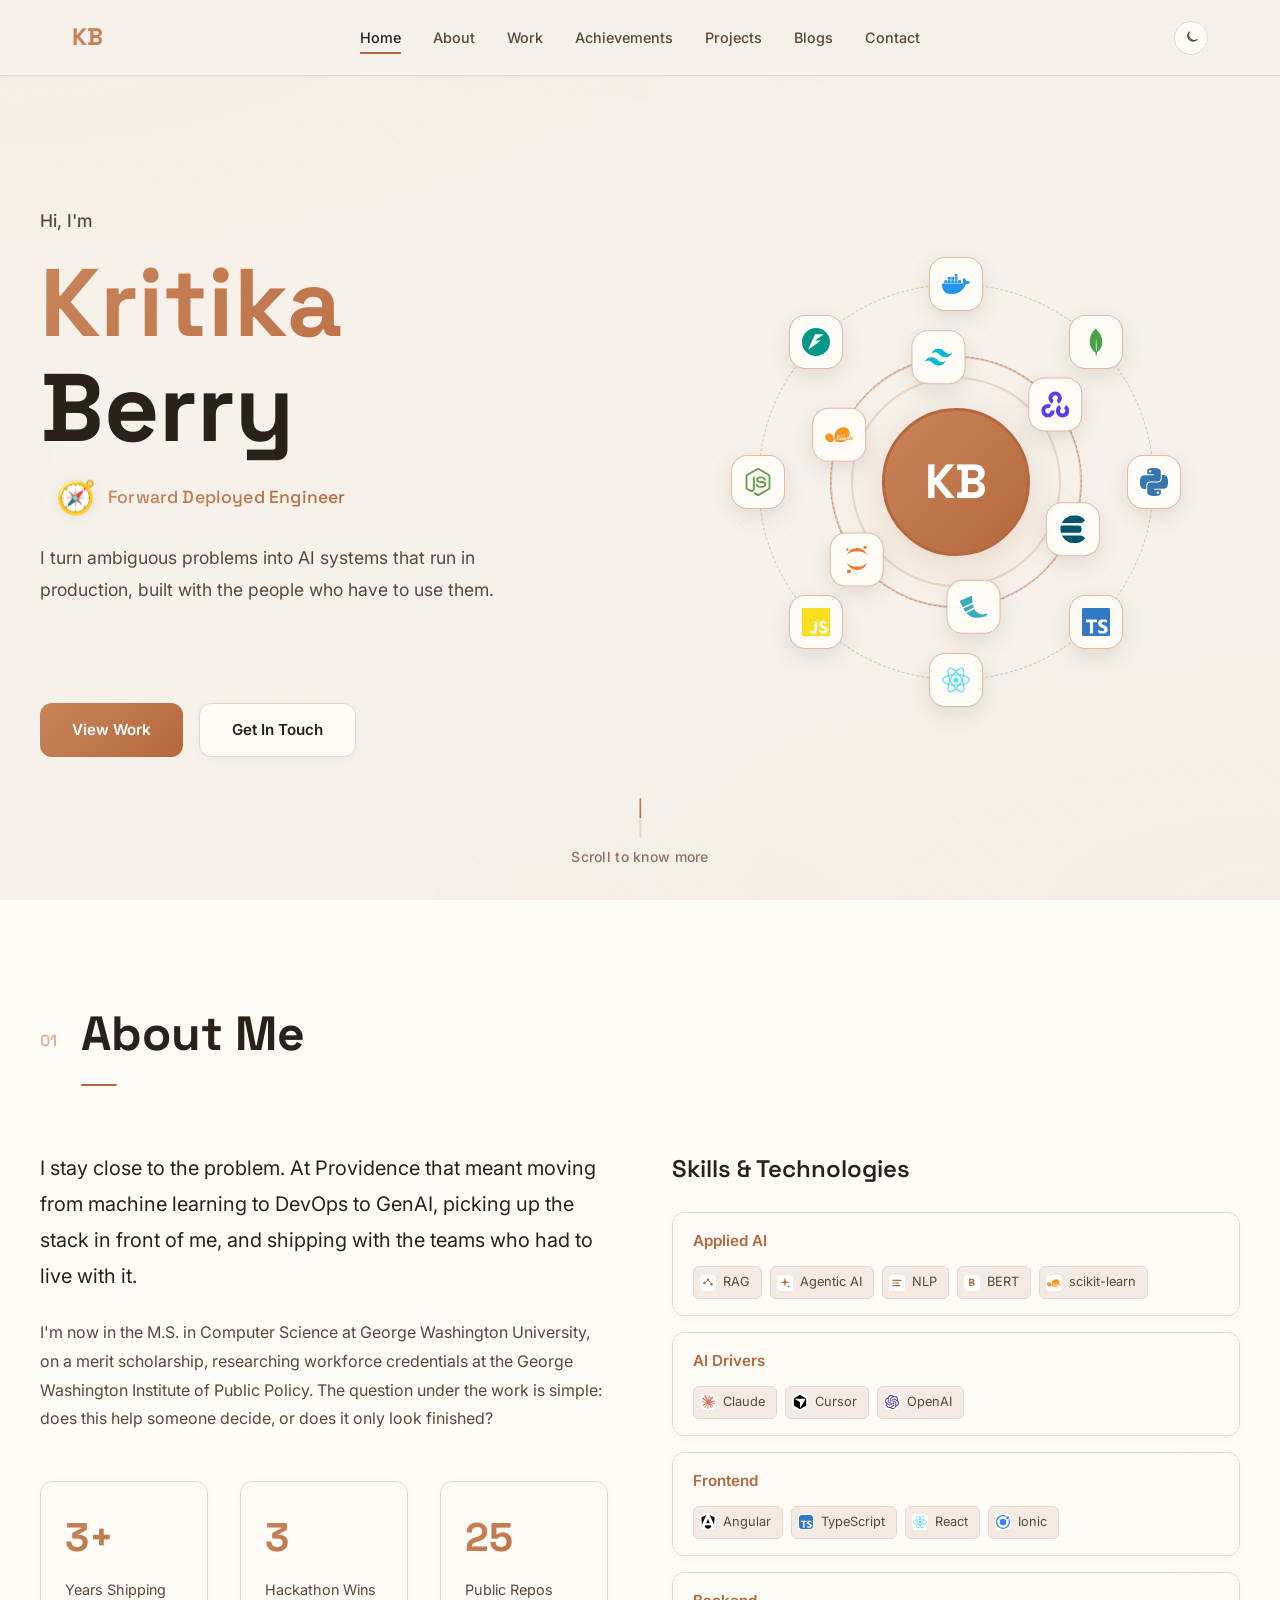
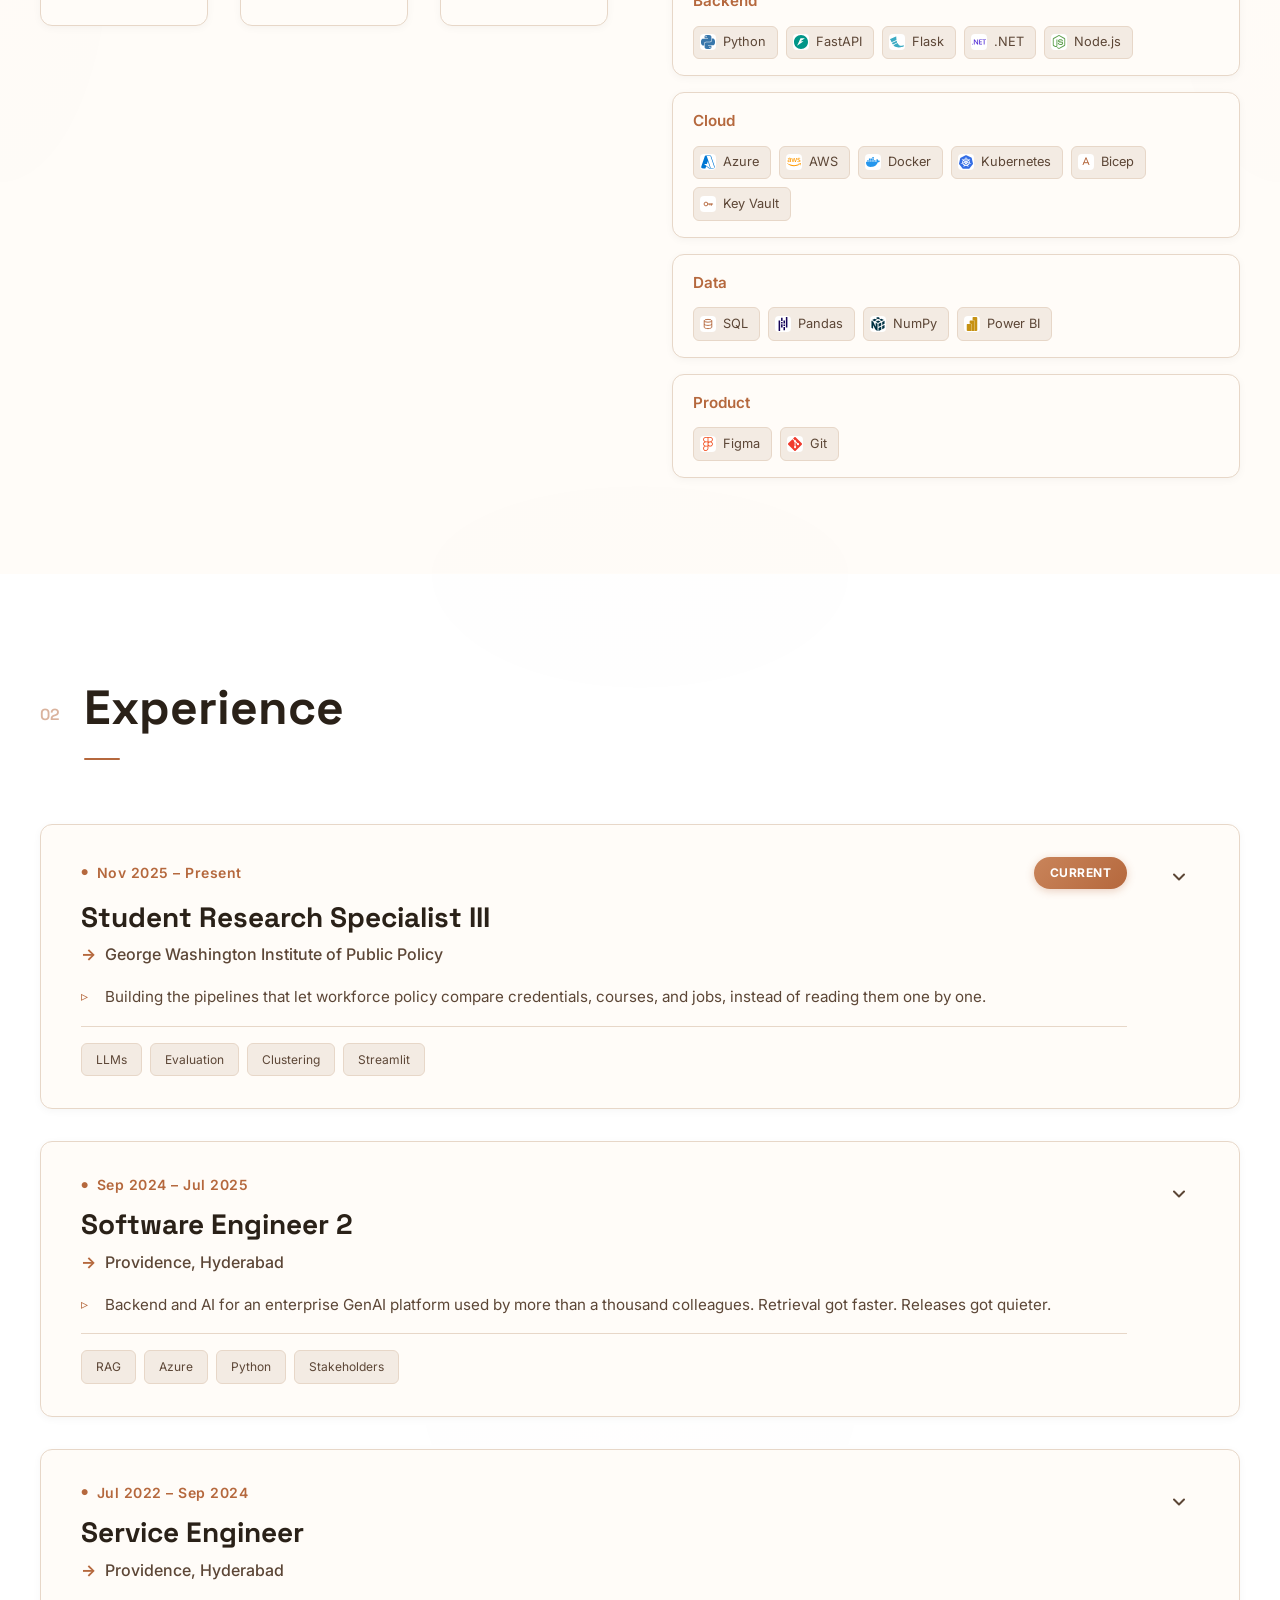
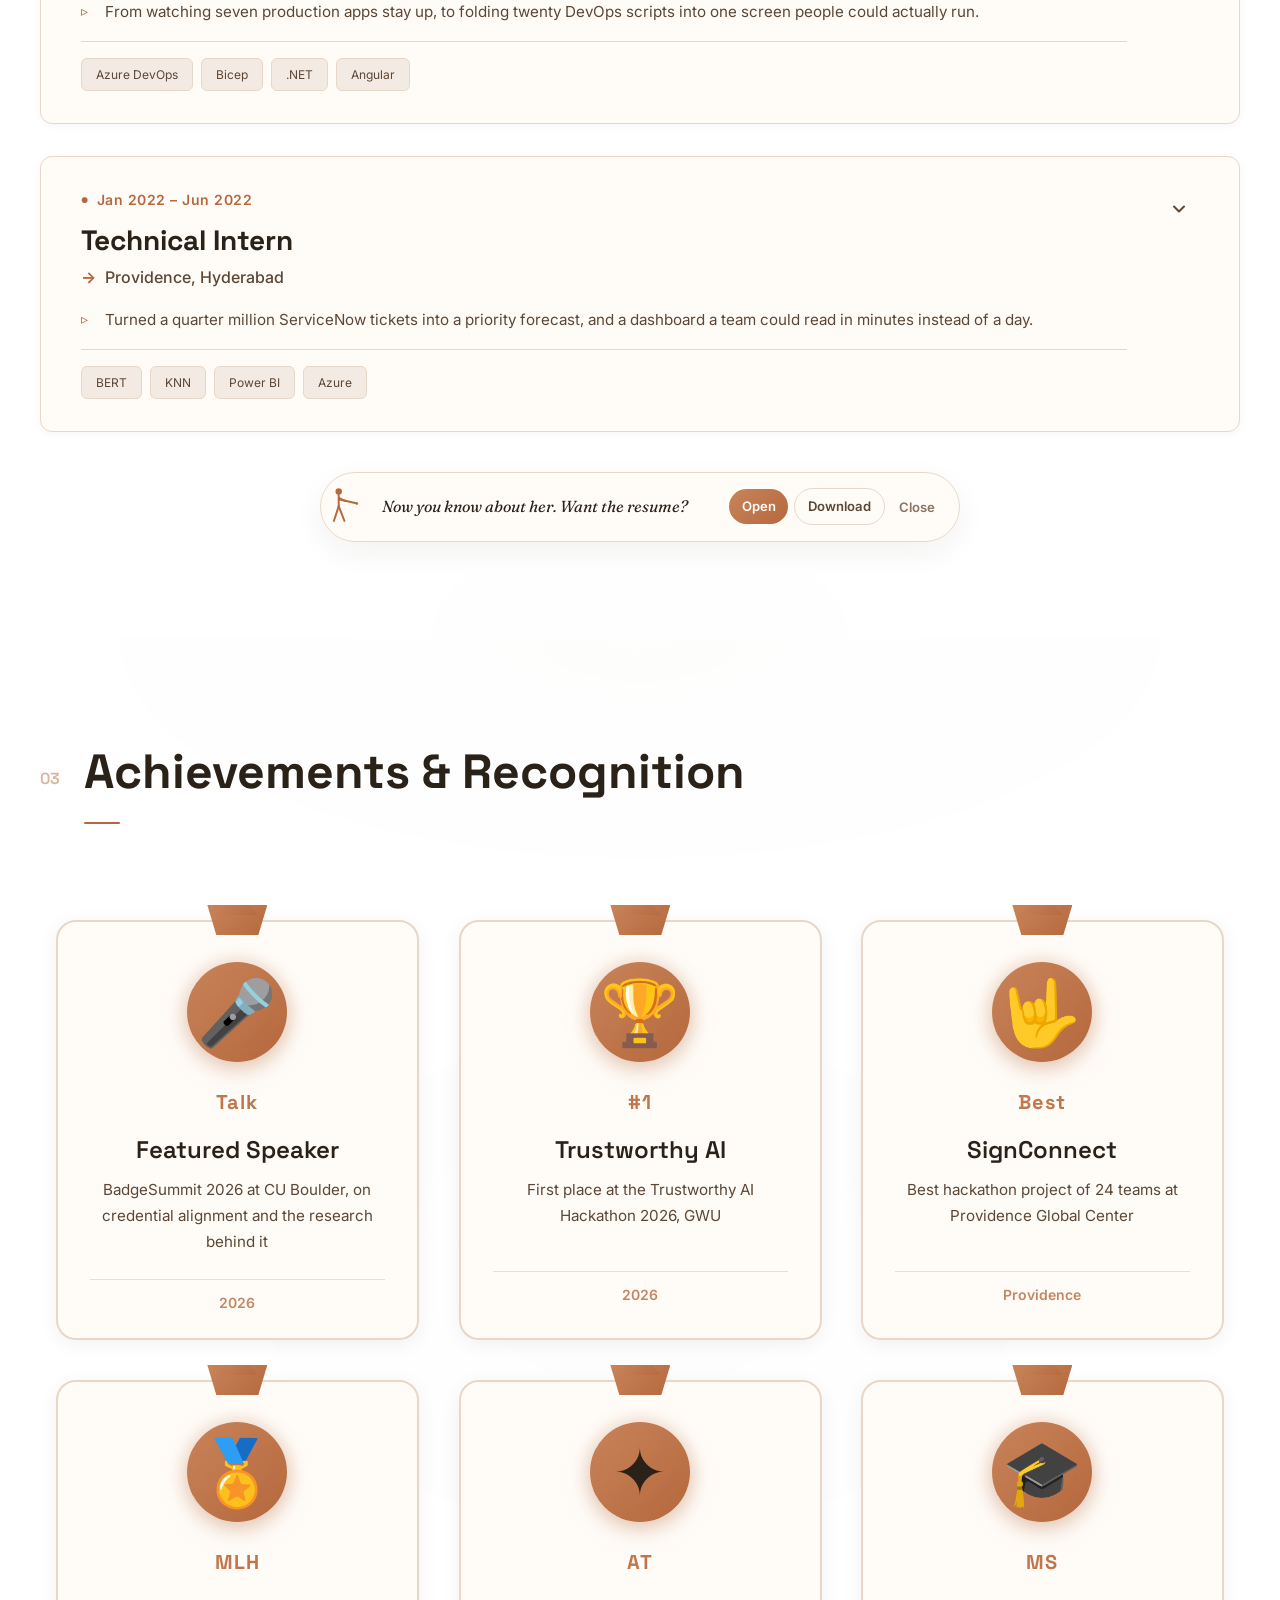
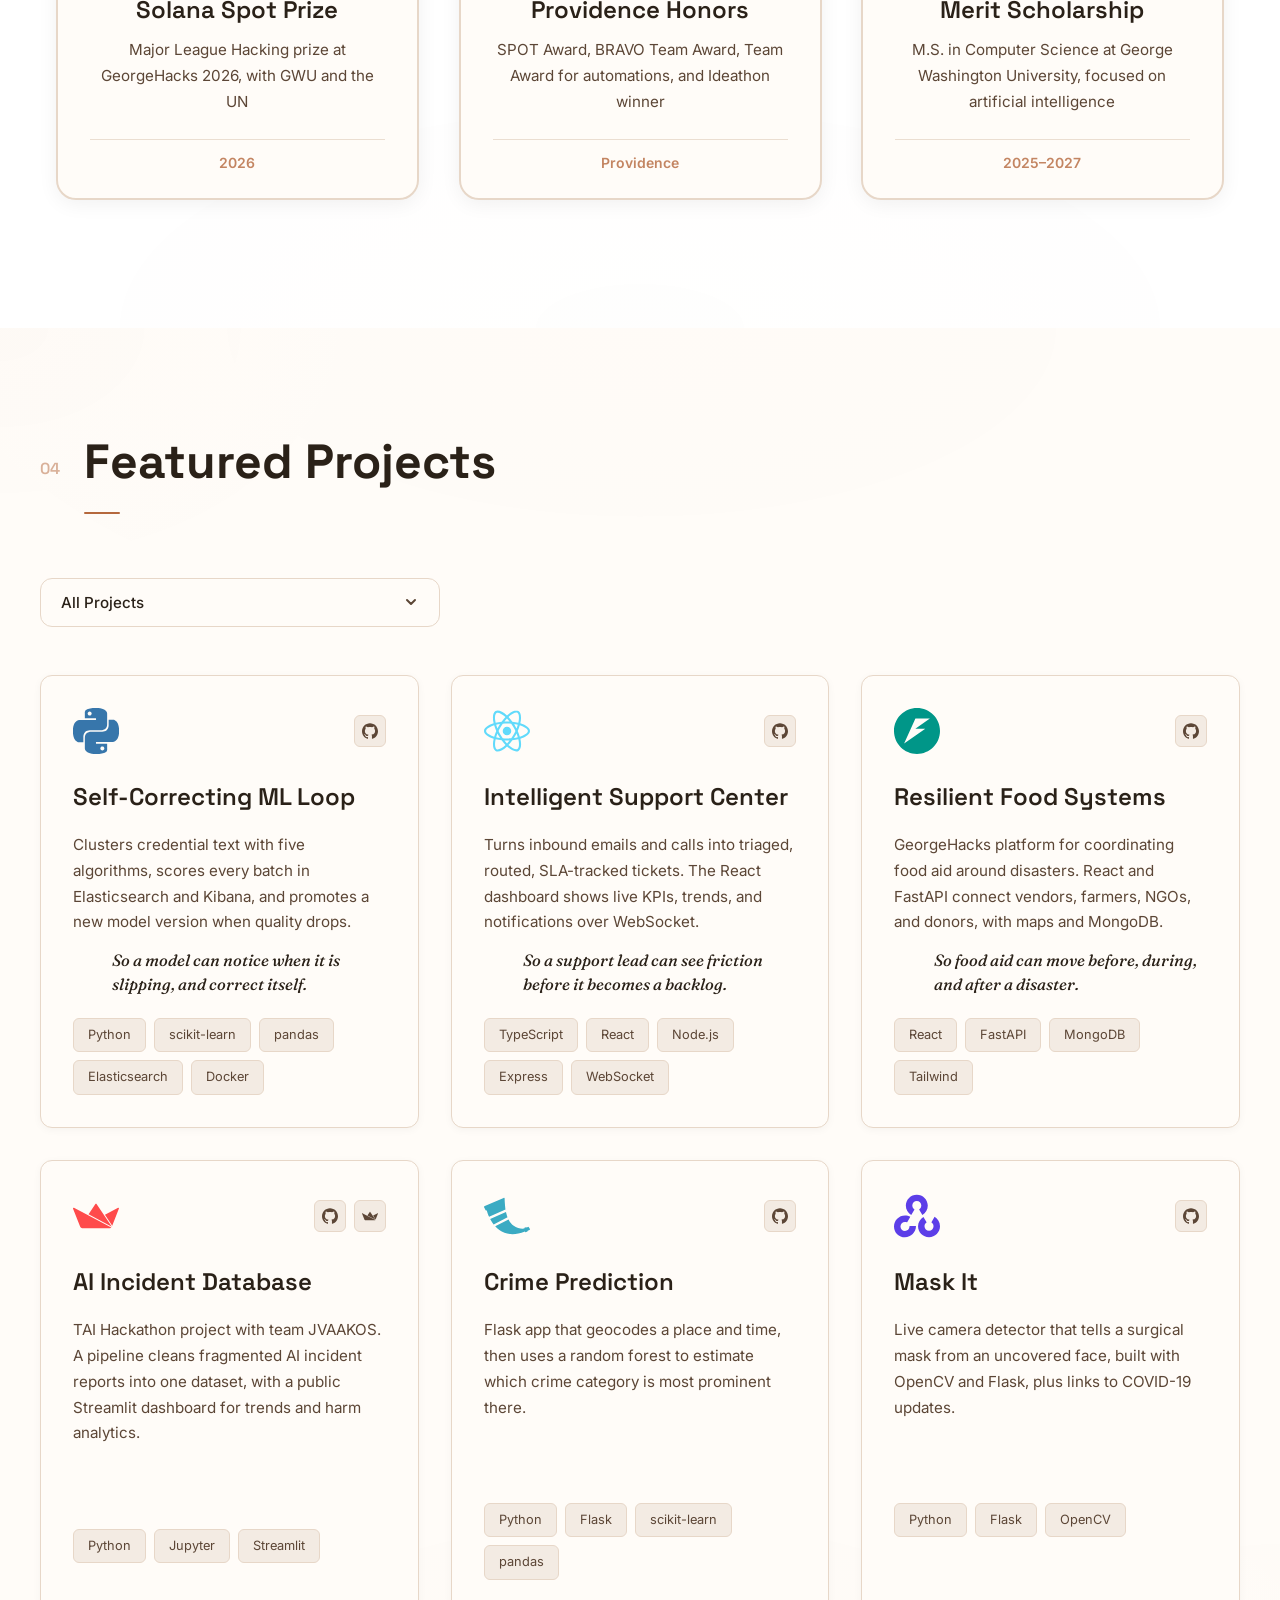
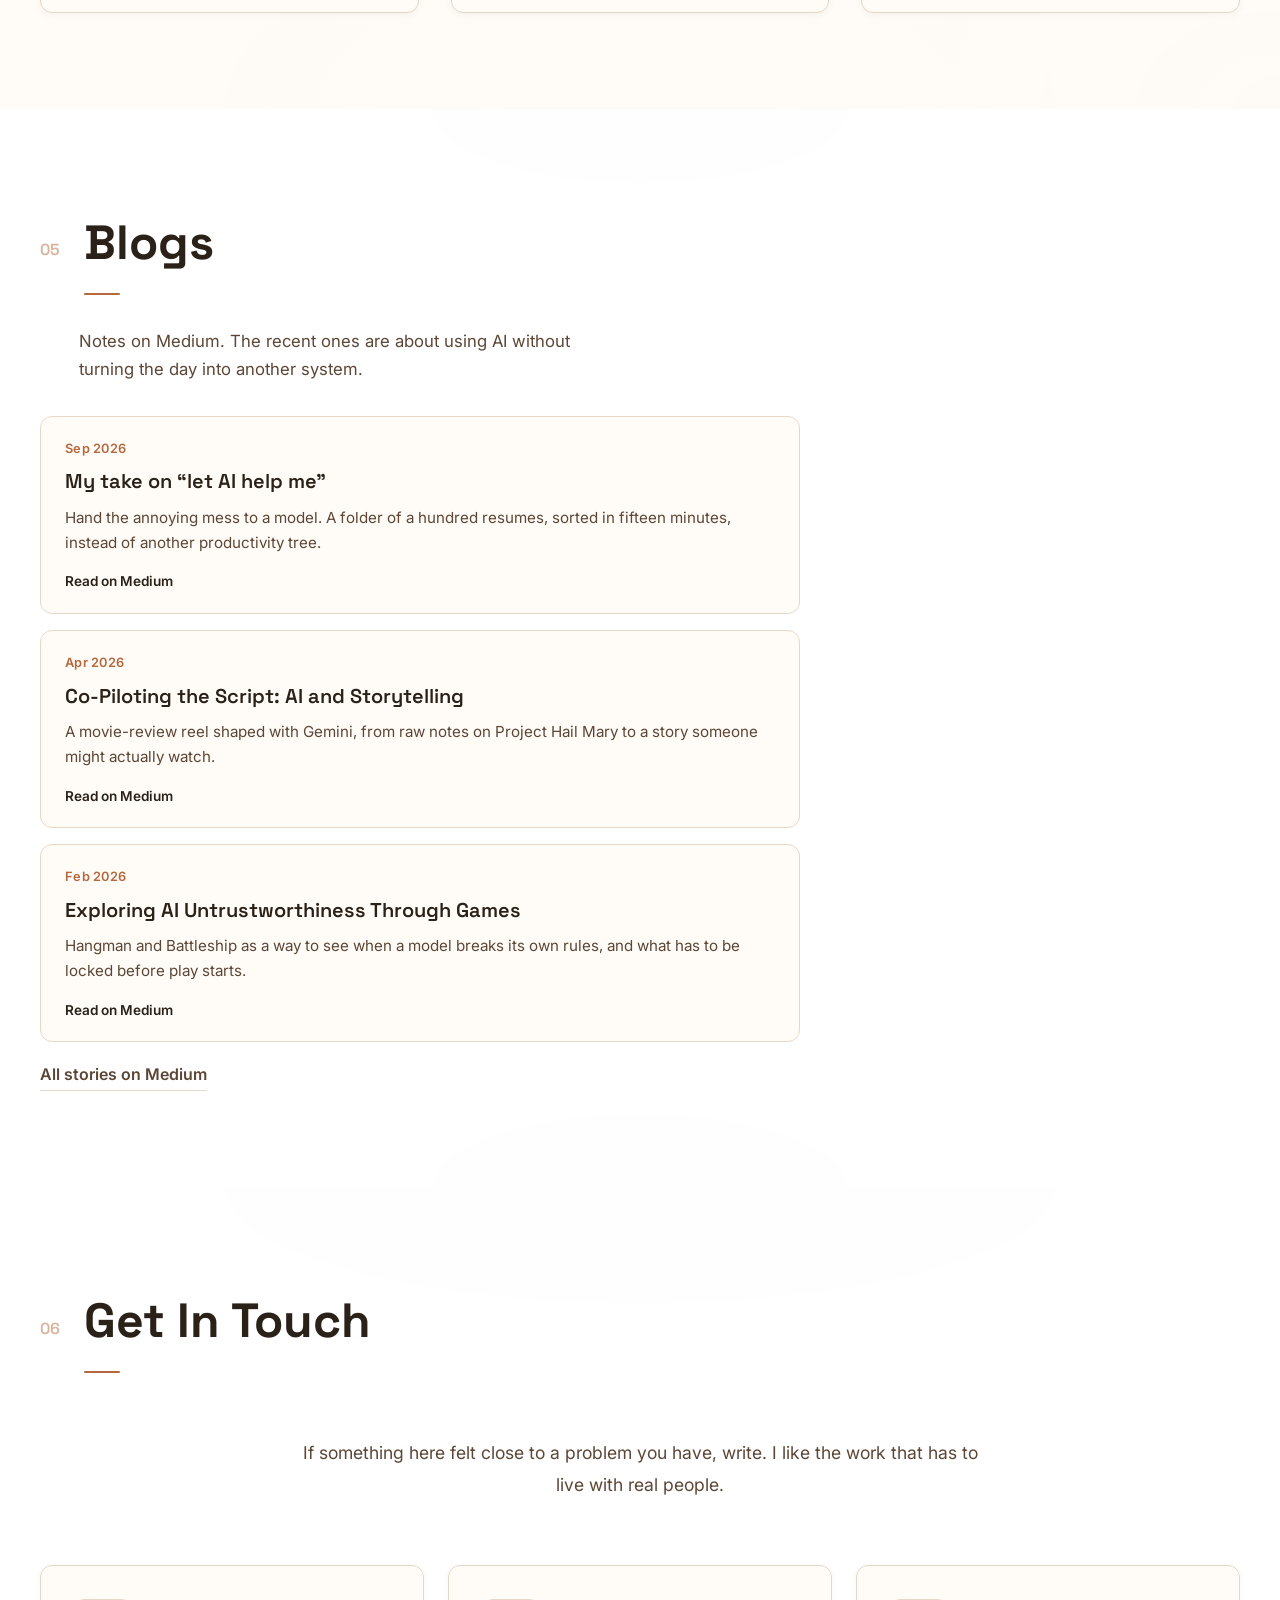
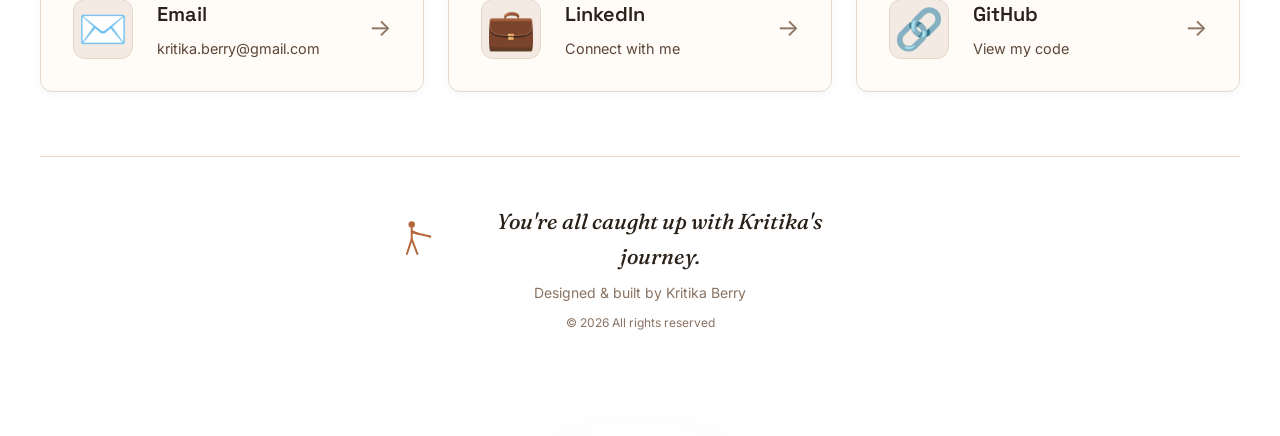
==== commit 25e752eb: "Refresh the portfolio with real work, a calmer theme, and scroll-aware moments. Ground the page in r" ====
--- a/index.html
+++ b/index.html
@@ -3,12 +3,22 @@
 <head>
   <meta charset="UTF-8">
   <meta name="viewport" content="width=device-width, initial-scale=1.0">
-  <title>Kritika Berry | Software Engineer</title>
-  <meta name="description" content="Full Stack Engineer | DevOps Specialist | AI Engineer">
+  <script>
+    (function () {
+      try {
+        var theme = localStorage.getItem('kb-theme');
+        if (theme === 'dark' || theme === 'light') {
+          document.documentElement.setAttribute('data-theme', theme);
+        }
+      } catch (e) {}
+    })();
+  </script>
+  <title>Kritika Berry | AI &amp; Full-Stack Engineer</title>
+  <meta name="description" content="Kritika Berry turns ambiguous problems into AI systems that run in production. Forward deployed engineering, product sense, and the work of shipping with real users.">
   <link rel="stylesheet" href="styles.css">
   <link rel="preconnect" href="https://fonts.googleapis.com">
   <link rel="preconnect" href="https://fonts.gstatic.com" crossorigin>
-  <link href="https://fonts.googleapis.com/css2?family=Inter:wght@300;400;500;600;700&family=Space+Grotesk:wght@400;500;600;700&display=swap" rel="stylesheet">
+  <link href="https://fonts.googleapis.com/css2?family=Fraunces:ital,opsz,wght@1,9..144,460;1,9..144,560&family=Inter:wght@300;400;500;600;700&family=Space+Grotesk:wght@400;500;600;700&display=swap" rel="stylesheet">
 </head>
 <body>
   <!-- Navigation -->
@@ -21,13 +31,20 @@
         <a href="#work" class="nav-link">Work</a>
         <a href="#achievements" class="nav-link">Achievements</a>
         <a href="#projects" class="nav-link">Projects</a>
+        <a href="#blogs" class="nav-link">Blogs</a>
         <a href="#contact" class="nav-link">Contact</a>
       </div>
+      <div class="nav-end">
+        <button class="theme-toggle" id="themeToggle" type="button" aria-label="Switch to dark theme" aria-pressed="false">
+          <svg class="icon-moon" viewBox="0 0 24 24" aria-hidden="true"><path d="M21 14.5A8.5 8.5 0 0 1 9.5 3 7 7 0 1 0 21 14.5Z" fill="none" stroke="currentColor" stroke-width="1.7" stroke-linejoin="round"/></svg>
+          <svg class="icon-sun" viewBox="0 0 24 24" aria-hidden="true"><circle cx="12" cy="12" r="3.2" fill="none" stroke="currentColor" stroke-width="1.7"/><path d="M12 3.5v1.8M12 18.7v1.8M3.5 12h1.8M18.7 12h1.8M6 6l1.3 1.3M16.7 16.7 18 18M18 6l-1.3 1.3M7.3 16.7 6 18" fill="none" stroke="currentColor" stroke-width="1.7" stroke-linecap="round"/></svg>
+        </button>
       <button class="nav-toggle" id="navToggle">
         <span></span>
         <span></span>
         <span></span>
       </button>
+      </div>
     </div>
   </nav>
 
@@ -42,20 +59,23 @@
             Berry
             <span class="hats-inline">
               <span class="hat-wrapper-inline">
-                <span class="hat-inline hat-inline-active" data-role="Full Stack Engineer">👨‍💻</span>
-                <span class="hat-inline" data-role="DevOps Specialist">🎩</span>
-                <span class="hat-inline" data-role="AI Engineer">🎓</span>
-                <span class="hat-inline" data-role="Product Manager">🎯</span>
+                <span class="hat-inline hat-inline-active" data-role="Forward Deployed Engineer">🧭</span>
+                <span class="hat-inline" data-role="AI Engineer">🧠</span>
+                <span class="hat-inline" data-role="Software Engineer">👩‍💻</span>
+                <span class="hat-inline" data-role="Research Specialist">📜</span>
               </span>
               <span class="role-inline">
-                <span class="current-role-inline">Full Stack Engineer</span>
+                <span class="current-role-inline">Forward Deployed Engineer</span>
               </span>
             </span>
           </span>
         </h1>
         <p class="hero-description">
-          I build scalable systems, deploy cloud infrastructure, and create intelligent solutions. 
-          Turning complex problems into elegant code.
+          I turn ambiguous problems into AI systems that run in production,
+          built with the people who have to use them.
+        </p>
+        <p class="hero-invite line-push" id="heroInvite" data-push="scroll" data-guide>
+          <span class="line-push-text">I am always ready to connect and innovate. Let us build together.</span>
         </p>
         <div class="hero-actions">
           <a href="#projects" class="btn btn-primary">View Work</a>
@@ -63,24 +83,39 @@
         </div>
       </div>
       <div class="hero-visual">
-        <div class="avatar-container">
-          <div class="avatar-ring"></div>
-          <div class="avatar-ring ring-2"></div>
-          <div class="avatar-placeholder">
-            <span>KB</span>
-          </div>
-        </div>
-        <div class="floating-elements">
-          <div class="float-element element-1" title="React">⚛️</div>
-          <div class="float-element element-2" title="Python">🐍</div>
-          <div class="float-element element-3" title="Cloud">☁️</div>
-          <div class="float-element element-4" title="Node.js">🟢</div>
-          <div class="float-element element-5" title="TypeScript">💎</div>
-          <div class="float-element element-6" title="Docker">🐳</div>
-          <div class="float-element element-7" title="Kubernetes">⚓</div>
-          <div class="float-element element-8" title="AI">🧠</div>
-          <div class="float-element element-9" title="Database">🗄️</div>
-          <div class="float-element element-10" title="Git">📦</div>
+        <div class="orbit-system">
+          <div class="orbit-stage">
+          <div class="orbit-path orbit-path-outer"></div>
+          <div class="orbit-path orbit-path-inner"></div>
+
+          <div class="orbit orbit-outer">
+            <div class="orbit-slot" style="--angle: 0deg"><div class="orbit-upright"><div class="skill-orb" style="--angle: 0deg" tabindex="0"><img src="icons/python.svg" alt=""><span class="skill-orb-label">Python</span></div></div></div>
+            <div class="orbit-slot" style="--angle: 45deg"><div class="orbit-upright"><div class="skill-orb" style="--angle: 45deg" tabindex="0"><img src="icons/typescript.svg" alt=""><span class="skill-orb-label">TypeScript</span></div></div></div>
+            <div class="orbit-slot" style="--angle: 90deg"><div class="orbit-upright"><div class="skill-orb" style="--angle: 90deg" tabindex="0"><img src="icons/react.svg" alt=""><span class="skill-orb-label">React</span></div></div></div>
+            <div class="orbit-slot" style="--angle: 135deg"><div class="orbit-upright"><div class="skill-orb" style="--angle: 135deg" tabindex="0"><img src="icons/javascript.svg" alt=""><span class="skill-orb-label">JavaScript</span></div></div></div>
+            <div class="orbit-slot" style="--angle: 180deg"><div class="orbit-upright"><div class="skill-orb" style="--angle: 180deg" tabindex="0"><img src="icons/nodedotjs.svg" alt=""><span class="skill-orb-label">Node.js</span></div></div></div>
+            <div class="orbit-slot" style="--angle: 225deg"><div class="orbit-upright"><div class="skill-orb" style="--angle: 225deg" tabindex="0"><img src="icons/fastapi.svg" alt=""><span class="skill-orb-label">FastAPI</span></div></div></div>
+            <div class="orbit-slot" style="--angle: 270deg"><div class="orbit-upright"><div class="skill-orb" style="--angle: 270deg" tabindex="0"><img src="icons/docker.svg" alt=""><span class="skill-orb-label">Docker</span></div></div></div>
+            <div class="orbit-slot" style="--angle: 315deg"><div class="orbit-upright"><div class="skill-orb" style="--angle: 315deg" tabindex="0"><img src="icons/mongodb.svg" alt=""><span class="skill-orb-label">MongoDB</span></div></div></div>
+          </div>
+
+          <div class="orbit orbit-inner">
+            <div class="orbit-slot" style="--angle: 22deg"><div class="orbit-upright"><div class="skill-orb" style="--angle: 22deg" tabindex="0"><img src="icons/elasticsearch.svg" alt=""><span class="skill-orb-label">Elasticsearch</span></div></div></div>
+            <div class="orbit-slot" style="--angle: 82deg"><div class="orbit-upright"><div class="skill-orb" style="--angle: 82deg" tabindex="0"><img src="icons/flask.svg" alt=""><span class="skill-orb-label">Flask</span></div></div></div>
+            <div class="orbit-slot" style="--angle: 142deg"><div class="orbit-upright"><div class="skill-orb" style="--angle: 142deg" tabindex="0"><img src="icons/jupyter.svg" alt=""><span class="skill-orb-label">Jupyter</span></div></div></div>
+            <div class="orbit-slot" style="--angle: 202deg"><div class="orbit-upright"><div class="skill-orb" style="--angle: 202deg" tabindex="0"><img src="icons/scikitlearn.svg" alt=""><span class="skill-orb-label">scikit-learn</span></div></div></div>
+            <div class="orbit-slot" style="--angle: 262deg"><div class="orbit-upright"><div class="skill-orb" style="--angle: 262deg" tabindex="0"><img src="icons/tailwindcss.svg" alt=""><span class="skill-orb-label">Tailwind</span></div></div></div>
+            <div class="orbit-slot" style="--angle: 322deg"><div class="orbit-upright"><div class="skill-orb" style="--angle: 322deg" tabindex="0"><img src="icons/opencv.svg" alt=""><span class="skill-orb-label">OpenCV</span></div></div></div>
+          </div>
+
+          <div class="avatar-container">
+            <div class="avatar-ring"></div>
+            <div class="avatar-ring ring-2"></div>
+            <div class="avatar-placeholder">
+              <span>KB</span>
+            </div>
+          </div>
+          </div>
         </div>
       </div>
     </div>
@@ -100,27 +135,28 @@
       <div class="about-content">
         <div class="about-text">
           <p class="about-intro">
-            I'm a software engineer passionate about building products that matter. 
-            With expertise spanning full-stack development, cloud infrastructure, and AI systems, 
-            I bring a holistic approach to engineering challenges.
+            I stay close to the problem. At Providence that meant moving from machine learning
+            to DevOps to GenAI, picking up the stack in front of me, and shipping with the teams
+            who had to live with it.
           </p>
           <p class="about-detail">
-            Currently crafting scalable solutions at the intersection of code, infrastructure, and intelligence. 
-            When I'm not coding, you'll find me exploring new technologies, contributing to open source, 
-            or sharing knowledge with the developer community.
+            I'm now in the M.S. in Computer Science at George Washington University, on a merit
+            scholarship, researching workforce credentials at the George Washington Institute of
+            Public Policy. The question under the work is simple: does this help someone decide,
+            or does it only look finished?
           </p>
           <div class="about-stats">
             <div class="stat-item">
-              <div class="stat-number">5+</div>
-              <div class="stat-label">Years Experience</div>
+              <div class="stat-number" data-suffix="+">3</div>
+              <div class="stat-label">Years Shipping</div>
             </div>
             <div class="stat-item">
-              <div class="stat-number">50+</div>
-              <div class="stat-label">Projects</div>
+              <div class="stat-number">3</div>
+              <div class="stat-label">Hackathon Wins</div>
             </div>
             <div class="stat-item">
-              <div class="stat-number">10+</div>
-              <div class="stat-label">Technologies</div>
+              <div class="stat-number">25</div>
+              <div class="stat-label">Public Repos</div>
             </div>
           </div>
         </div>
@@ -128,39 +164,67 @@
           <h3 class="skills-title">Skills & Technologies</h3>
           <div class="skills-grid">
             <div class="skill-category">
+              <h4 class="category-name">Applied AI</h4>
+              <div class="skill-tags">
+                <span class="skill-tag"><img src="icons/rag.svg" alt="">RAG</span>
+                <span class="skill-tag"><img src="icons/agentic.svg" alt="">Agentic AI</span>
+                <span class="skill-tag"><img src="icons/nlp.svg" alt="">NLP</span>
+                <span class="skill-tag"><img src="icons/bert.svg" alt="">BERT</span>
+                <span class="skill-tag"><img src="icons/scikitlearn.svg" alt="">scikit-learn</span>
+              </div>
+            </div>
+            <div class="skill-category">
+              <h4 class="category-name">AI Drivers</h4>
+              <div class="skill-tags">
+                <span class="skill-tag"><img src="icons/claude.svg" alt="">Claude</span>
+                <span class="skill-tag"><img src="icons/cursor.svg" alt="">Cursor</span>
+                <span class="skill-tag"><img src="icons/openai.svg" alt="">OpenAI</span>
+              </div>
+            </div>
+            <div class="skill-category">
               <h4 class="category-name">Frontend</h4>
               <div class="skill-tags">
-                <span class="skill-tag">React</span>
-                <span class="skill-tag">TypeScript</span>
-                <span class="skill-tag">Next.js</span>
-                <span class="skill-tag">Tailwind</span>
+                <span class="skill-tag"><img src="icons/angular.svg" alt="">Angular</span>
+                <span class="skill-tag"><img src="icons/typescript.svg" alt="">TypeScript</span>
+                <span class="skill-tag"><img src="icons/react.svg" alt="">React</span>
+                <span class="skill-tag"><img src="icons/ionic.svg" alt="">Ionic</span>
               </div>
             </div>
             <div class="skill-category">
               <h4 class="category-name">Backend</h4>
               <div class="skill-tags">
-                <span class="skill-tag">Node.js</span>
-                <span class="skill-tag">Python</span>
-                <span class="skill-tag">FastAPI</span>
-                <span class="skill-tag">PostgreSQL</span>
+                <span class="skill-tag"><img src="icons/python.svg" alt="">Python</span>
+                <span class="skill-tag"><img src="icons/fastapi.svg" alt="">FastAPI</span>
+                <span class="skill-tag"><img src="icons/flask.svg" alt="">Flask</span>
+                <span class="skill-tag"><img src="icons/dotnet.svg" alt="">.NET</span>
+                <span class="skill-tag"><img src="icons/nodedotjs.svg" alt="">Node.js</span>
               </div>
             </div>
             <div class="skill-category">
-              <h4 class="category-name">DevOps</h4>
+              <h4 class="category-name">Cloud</h4>
               <div class="skill-tags">
-                <span class="skill-tag">AWS</span>
-                <span class="skill-tag">Docker</span>
-                <span class="skill-tag">Kubernetes</span>
-                <span class="skill-tag">Terraform</span>
+                <span class="skill-tag"><img src="icons/microsoftazure.svg" alt="">Azure</span>
+                <span class="skill-tag"><img src="icons/amazonwebservices.svg" alt="">AWS</span>
+                <span class="skill-tag"><img src="icons/docker.svg" alt="">Docker</span>
+                <span class="skill-tag"><img src="icons/kubernetes.svg" alt="">Kubernetes</span>
+                <span class="skill-tag"><img src="icons/bicep.svg" alt="">Bicep</span>
+                <span class="skill-tag"><img src="icons/keyvault.svg" alt="">Key Vault</span>
               </div>
             </div>
             <div class="skill-category">
-              <h4 class="category-name">AI/ML</h4>
+              <h4 class="category-name">Data</h4>
               <div class="skill-tags">
-                <span class="skill-tag">LangChain</span>
-                <span class="skill-tag">OpenAI</span>
-                <span class="skill-tag">TensorFlow</span>
-                <span class="skill-tag">RAG</span>
+                <span class="skill-tag"><img src="icons/sql.svg" alt="">SQL</span>
+                <span class="skill-tag"><img src="icons/pandas.svg" alt="">Pandas</span>
+                <span class="skill-tag"><img src="icons/numpy.svg" alt="">NumPy</span>
+                <span class="skill-tag"><img src="icons/powerbi.svg" alt="">Power BI</span>
+              </div>
+            </div>
+            <div class="skill-category">
+              <h4 class="category-name">Product</h4>
+              <div class="skill-tags">
+                <span class="skill-tag"><img src="icons/figma.svg" alt="">Figma</span>
+                <span class="skill-tag"><img src="icons/git.svg" alt="">Git</span>
               </div>
             </div>
           </div>
@@ -182,18 +246,17 @@
             <div class="exp-header-left">
               <div class="exp-header-info">
                 <div class="exp-header-top">
-                  <div class="exp-date">2024 - Present</div>
+                  <div class="exp-date">Nov 2025 – Present</div>
                   <div class="exp-badge">Current</div>
                 </div>
-                <h3 class="exp-title">Senior Software Engineer</h3>
-                <div class="exp-company">Leading Tech Company</div>
-                <p class="exp-summary">Leading full-stack development initiatives and architecting cloud-native solutions that serve millions of users.</p>
+                <h3 class="exp-title">Student Research Specialist III</h3>
+                <div class="exp-company">George Washington Institute of Public Policy</div>
+                <p class="exp-summary">Building the pipelines that let workforce policy compare credentials, courses, and jobs, instead of reading them one by one.</p>
                 <div class="exp-tags-preview">
-                  <span class="tag">Full Stack</span>
-                  <span class="tag">Cloud Architecture</span>
-                  <span class="tag">AI/ML</span>
-                  <span class="tag">Leadership</span>
-                  <span class="tag">DevOps</span>
+                  <span class="tag">LLMs</span>
+                  <span class="tag">Evaluation</span>
+                  <span class="tag">Clustering</span>
+                  <span class="tag">Streamlit</span>
                 </div>
               </div>
             </div>
@@ -206,32 +269,28 @@
           
           <div class="exp-content" style="display: none;">
           <div class="exp-section">
-            <h4 class="exp-subtitle">Responsibilities</h4>
+            <h4 class="exp-subtitle">What shipped</h4>
             <ul class="exp-list">
-              <li>Architect and implement scalable full-stack solutions using React, Node.js, and Python</li>
-              <li>Design and deploy cloud-native applications on AWS and GCP with focus on scalability</li>
-              <li>Lead a team of 5 engineers, conducting code reviews and mentoring junior developers</li>
-              <li>Build AI-powered features using LangChain, OpenAI, and custom ML models</li>
-              <li>Implement DevOps practices including CI/CD pipelines, Terraform, and Kubernetes</li>
+              <li>An end-to-end LLM pipeline, from web scraping through document classification and skill extraction to dashboards, across 79,000+ credentials and 8,000+ courses in 164 departments</li>
+              <li>LAiSER Benchmark 1.0, eight tests for performance, quality, and utility, so model output is checked before it reaches a decision-maker</li>
+              <li>A badge-to-course alignment system that pairs semantic skill similarity with clustering</li>
+              <li>A Streamlit view of clusters and trends, built so stakeholders can see the pattern without waiting on a notebook</li>
             </ul>
           </div>
           
           <div class="exp-section">
-            <h4 class="exp-subtitle">Key Achievements</h4>
+            <h4 class="exp-subtitle">In the room</h4>
             <ul class="exp-list">
-              <li>Led migration of legacy system to microservices, improving deployment frequency by 80%</li>
-              <li>Architected AI agent framework processing 1M+ requests daily with 99.9% uptime</li>
-              <li>Reduced infrastructure costs by 40% through optimization and right-sizing</li>
-              <li>Mentored 5 junior engineers, helping them grow into mid-level positions</li>
+              <li>Featured speaker at BadgeSummit 2026, CU Boulder, presenting the research to people who are not the engineers</li>
+              <li>The work is for policy: a credential should be comparable to a course, and to a job, by someone who has to choose</li>
             </ul>
           </div>
           
           <div class="exp-tags">
-            <span class="tag">Full Stack</span>
-            <span class="tag">Cloud Architecture</span>
-            <span class="tag">AI/ML</span>
-            <span class="tag">Leadership</span>
-            <span class="tag">DevOps</span>
+            <span class="tag">LLMs</span>
+            <span class="tag">Evaluation</span>
+            <span class="tag">Clustering</span>
+            <span class="tag">Streamlit</span>
           </div>
           </div>
         </div>
@@ -241,16 +300,16 @@
               <div class="exp-header-left">
                 <div class="exp-header-info">
                   <div class="exp-header-top">
-                    <div class="exp-date">2022 - 2024</div>
+                    <div class="exp-date">Sep 2024 – Jul 2025</div>
                   </div>
-                  <h3 class="exp-title">Software Engineer</h3>
-                  <div class="exp-company">Tech Startup</div>
-                  <p class="exp-summary">Developed scalable microservices, implemented DevOps practices, and built AI/ML features that became core differentiators for the product.</p>
+                  <h3 class="exp-title">Software Engineer 2</h3>
+                  <div class="exp-company">Providence, Hyderabad</div>
+                  <p class="exp-summary">Backend and AI for an enterprise GenAI platform used by more than a thousand colleagues. Retrieval got faster. Releases got quieter.</p>
                   <div class="exp-tags-preview">
-                    <span class="tag">Microservices</span>
-                    <span class="tag">DevOps</span>
-                    <span class="tag">AI/ML</span>
-                    <span class="tag">System Design</span>
+                    <span class="tag">RAG</span>
+                    <span class="tag">Azure</span>
+                    <span class="tag">Python</span>
+                    <span class="tag">Stakeholders</span>
                   </div>
                 </div>
               </div>
@@ -263,31 +322,28 @@
             
             <div class="exp-content" style="display: none;">
             <div class="exp-section">
-            <h4 class="exp-subtitle">Responsibilities</h4>
+            <h4 class="exp-subtitle">What shipped</h4>
             <ul class="exp-list">
-              <li>Developed and maintained 10+ microservices using Node.js, Python, and TypeScript</li>
-              <li>Built RESTful and GraphQL APIs handling millions of requests per day</li>
-              <li>Implemented CI/CD pipelines using Jenkins and GitHub Actions</li>
-              <li>Developed AI/ML features including recommendation engines and NLP capabilities</li>
-              <li>Worked with PostgreSQL, MongoDB, and Redis for data storage and caching</li>
+              <li>Architecture and backend for a chat-based survey platform on Azure, with OpenAI, NLP, and REST, supporting analytics for 1,000+ employees</li>
+              <li>RAG validation agents and an evaluation loop that cut information retrieval time by 90%</li>
+              <li>Prompt templates for Microsoft Teams, plus chunking and embedding experiments that decided what the system actually retrieved</li>
+              <li>UAT and production readiness in an Agile team, which brought post-release issues down by 30%</li>
             </ul>
           </div>
           
           <div class="exp-section">
-            <h4 class="exp-subtitle">Key Achievements</h4>
+            <h4 class="exp-subtitle">In the room</h4>
             <ul class="exp-list">
-              <li>Built microservices architecture that scaled from 10K to 1M+ daily active users</li>
-              <li>Implemented ML model deployment pipeline reducing deployment time by 70%</li>
-              <li>Developed recommendation engine that increased user engagement by 35%</li>
-              <li>Optimized database queries and caching, improving API response times by 50%</li>
+              <li>Walked technical and business stakeholders through performance, so adoption was a conversation and not a handoff</li>
+              <li>The product question was whether a colleague could find the answer before the meeting moved on</li>
             </ul>
           </div>
           
           <div class="exp-tags">
-            <span class="tag">Microservices</span>
-            <span class="tag">DevOps</span>
-            <span class="tag">AI/ML</span>
-            <span class="tag">System Design</span>
+            <span class="tag">RAG</span>
+            <span class="tag">Azure</span>
+            <span class="tag">Python</span>
+            <span class="tag">Stakeholders</span>
           </div>
           </div>
         </div>
@@ -297,16 +353,16 @@
               <div class="exp-header-left">
                 <div class="exp-header-info">
                   <div class="exp-header-top">
-                    <div class="exp-date">2021 - 2022</div>
+                    <div class="exp-date">Jul 2022 – Sep 2024</div>
                   </div>
                   <h3 class="exp-title">Service Engineer</h3>
-                  <div class="exp-company">Enterprise Solutions</div>
-                  <p class="exp-summary">Maintained and optimized production systems for enterprise clients, ensuring 99.9% uptime and resolving critical issues.</p>
+                  <div class="exp-company">Providence, Hyderabad</div>
+                  <p class="exp-summary">From watching seven production apps stay up, to folding twenty DevOps scripts into one screen people could actually run.</p>
                   <div class="exp-tags-preview">
-                    <span class="tag">System Reliability</span>
-                    <span class="tag">Cloud</span>
-                    <span class="tag">Monitoring</span>
-                    <span class="tag">Incident Management</span>
+                    <span class="tag">Azure DevOps</span>
+                    <span class="tag">Bicep</span>
+                    <span class="tag">.NET</span>
+                    <span class="tag">Angular</span>
                   </div>
                 </div>
               </div>
@@ -319,31 +375,28 @@
             
             <div class="exp-content" style="display: none;">
             <div class="exp-section">
-            <h4 class="exp-subtitle">Responsibilities</h4>
+            <h4 class="exp-subtitle">Service Engineer 2 · Apr 2024 – Sep 2024</h4>
             <ul class="exp-list">
-              <li>Monitored and maintained production systems using Prometheus, Grafana, and CloudWatch</li>
-              <li>Responded to and resolved critical production incidents within SLA requirements</li>
-              <li>Optimized system performance and identified bottlenecks in distributed systems</li>
-              <li>Implemented automated monitoring and alerting systems to proactively detect issues</li>
-              <li>Worked with AWS and Azure cloud platforms for infrastructure management</li>
+              <li>An internal automation platform that brought 20 PowerShell workflows into one Angular interface, with dynamic forms, so DevOps onboarding no longer meant reading a script</li>
+              <li>Microservice deployments automated with Azure Bicep, CI/CD, and feature flags</li>
             </ul>
           </div>
           
           <div class="exp-section">
-            <h4 class="exp-subtitle">Key Achievements</h4>
+            <h4 class="exp-subtitle">Service Engineer 1 · Jul 2022 – Mar 2024</h4>
             <ul class="exp-list">
-              <li>Maintained 99.9% system uptime across all production environments</li>
-              <li>Reduced mean time to resolution (MTTR) by 60% through improved monitoring</li>
-              <li>Implemented proactive alerting system that prevented 50+ potential incidents</li>
-              <li>Optimized cloud infrastructure costs by 25% through resource right-sizing</li>
+              <li>Monitored seven production applications on Azure DevOps, CI/CD, Bicep, RBAC, and SAST, holding 95% availability, reliability, and performance</li>
+              <li>A Microsoft Teams DevOps chatbot on .NET Function Apps that automated 100+ pipeline triggers and showed pull requests, deployments, and approvals as they happened</li>
+              <li>Hardened Azure with private endpoints, Key Vault, and managed identities, and joined the service-maturity readiness team</li>
+              <li>BRAVO and SPOT awards for technical readiness and delivery. SignConnect, a real-time ASL translator at 85% accuracy, was named best hackathon project of 24 teams</li>
             </ul>
           </div>
           
           <div class="exp-tags">
-            <span class="tag">System Reliability</span>
-            <span class="tag">Cloud</span>
-            <span class="tag">Monitoring</span>
-            <span class="tag">Incident Management</span>
+            <span class="tag">Azure DevOps</span>
+            <span class="tag">Bicep</span>
+            <span class="tag">.NET</span>
+            <span class="tag">Angular</span>
           </div>
           </div>
         </div>
@@ -353,16 +406,16 @@
               <div class="exp-header-left">
                 <div class="exp-header-info">
                   <div class="exp-header-top">
-                    <div class="exp-date">2020 - 2021</div>
+                    <div class="exp-date">Jan 2022 – Jun 2022</div>
                   </div>
-                  <h3 class="exp-title">Software Engineering Intern</h3>
-                  <div class="exp-company">Tech Corporation</div>
-                  <p class="exp-summary">Learned industry best practices, contributed to production code, and worked on feature development in a large-scale enterprise environment.</p>
+                  <h3 class="exp-title">Technical Intern</h3>
+                  <div class="exp-company">Providence, Hyderabad</div>
+                  <p class="exp-summary">Turned a quarter million ServiceNow tickets into a priority forecast, and a dashboard a team could read in minutes instead of a day.</p>
                   <div class="exp-tags-preview">
-                    <span class="tag">Full Stack</span>
-                    <span class="tag">Agile</span>
-                    <span class="tag">Collaboration</span>
-                    <span class="tag">React</span>
+                    <span class="tag">BERT</span>
+                    <span class="tag">KNN</span>
+                    <span class="tag">Power BI</span>
+                    <span class="tag">Azure</span>
                   </div>
                 </div>
               </div>
@@ -375,35 +428,42 @@
             
             <div class="exp-content" style="display: none;">
             <div class="exp-section">
-            <h4 class="exp-subtitle">Responsibilities</h4>
+            <h4 class="exp-subtitle">What shipped</h4>
             <ul class="exp-list">
-              <li>Developed frontend features using React and TypeScript for internal tools</li>
-              <li>Built RESTful APIs using Node.js and Express for backend services</li>
-              <li>Participated in agile ceremonies including standups, sprint planning, and retrospectives</li>
-              <li>Contributed to code reviews and learned best practices for clean, maintainable code</li>
-              <li>Collaborated with cross-functional teams including designers and product managers</li>
+              <li>Azure Data Factory to Databricks pipelines training KNN and BERT on 250,000+ ServiceNow tickets, to predict incident priority</li>
+              <li>Power BI dashboards for time-series KPIs, cutting analysis from 20 hours to under 10 minutes</li>
             </ul>
           </div>
           
           <div class="exp-section">
-            <h4 class="exp-subtitle">Key Achievements</h4>
+            <h4 class="exp-subtitle">Before Providence</h4>
             <ul class="exp-list">
-              <li>Successfully deployed 5+ features to production during internship period</li>
-              <li>Improved test coverage for assigned modules from 60% to 85%</li>
-              <li>Received recognition for proactive problem-solving and team collaboration</li>
-              <li>Converted to full-time position based on performance during internship</li>
+              <li>Frontend intern at Ycorp, extending Ionic and Angular components for iOS and Android</li>
+              <li>Data science intern at The Sparks Foundation, predicting scores from study hours</li>
+              <li>Web developer at Tolaroid Technologies in Cairo, on the AIESEC Empower Egypt exchange: WordPress, subdomains, and responsive pages</li>
+              <li>Communications intern at Untap'd, and at SMIT, class representative and president of the student council</li>
             </ul>
           </div>
           
           <div class="exp-tags">
-            <span class="tag">Full Stack</span>
-            <span class="tag">Agile</span>
-            <span class="tag">Collaboration</span>
-            <span class="tag">React</span>
+            <span class="tag">BERT</span>
+            <span class="tag">KNN</span>
+            <span class="tag">Power BI</span>
+            <span class="tag">Azure</span>
           </div>
           </div>
         </div>
     </div>
+      <aside class="resume-note" id="resumeNote" aria-hidden="true">
+        <p class="resume-note-text line-push" data-guide>
+          <span class="line-push-text">Now you know about her. Want the resume?</span>
+        </p>
+        <div class="resume-note-actions">
+          <a class="resume-note-link" href="resume.pdf" target="_blank" rel="noopener noreferrer">Open</a>
+          <a class="resume-note-link resume-note-download" href="resume.pdf" download="Kritika_Berry_Resume.pdf">Download</a>
+          <button class="resume-note-dismiss" id="resumeDismiss" type="button" aria-label="Dismiss">Close</button>
+        </div>
+      </aside>
     </div>
     </div>
 </section>
@@ -419,15 +479,31 @@
         <div class="achievement-badge">
           <div class="badge-ribbon ribbon-top"></div>
           <div class="badge-body">
+            <div class="badge-icon">🎤</div>
+            <div class="badge-content">
+              <div class="badge-rank">Talk</div>
+              <h3 class="badge-title">Featured Speaker</h3>
+              <p class="badge-description">BadgeSummit 2026 at CU Boulder, on credential alignment and the research behind it</p>
+              <div class="badge-detail">
+                <p>Selected while building the workforce-skills pipeline at GWIPP</p>
+              </div>
+              <div class="badge-date">2026</div>
+            </div>
+          </div>
+          <div class="badge-shine"></div>
+        </div>
+        <div class="achievement-badge">
+          <div class="badge-ribbon ribbon-top"></div>
+          <div class="badge-body">
             <div class="badge-icon">🏆</div>
             <div class="badge-content">
               <div class="badge-rank">#1</div>
-              <h3 class="badge-title">Hackathon Winner</h3>
-              <p class="badge-description">First place in AI Innovation Challenge for building an intelligent fact-checking system</p>
+              <h3 class="badge-title">Trustworthy AI</h3>
+              <p class="badge-description">First place at the Trustworthy AI Hackathon 2026, GWU</p>
               <div class="badge-detail">
-                <p>Won against 200+ teams with innovative RAG architecture</p>
-              </div>
-              <div class="badge-date">2024</div>
+                <p>An AI incident notebook and agent meant for people who write policy</p>
+              </div>
+              <div class="badge-date">2026</div>
             </div>
           </div>
           <div class="badge-shine"></div>
@@ -435,15 +511,15 @@
         <div class="achievement-badge">
           <div class="badge-ribbon ribbon-top"></div>
           <div class="badge-body">
-            <div class="badge-icon">⭐</div>
+            <div class="badge-icon">🤟</div>
             <div class="badge-content">
-              <div class="badge-rank">500+</div>
-              <h3 class="badge-title">Open Source Contributor</h3>
-              <p class="badge-description">Top contributor to major open-source projects with 500+ stars across repositories</p>
+              <div class="badge-rank">Best</div>
+              <h3 class="badge-title">SignConnect</h3>
+              <p class="badge-description">Best hackathon project of 24 teams at Providence Global Center</p>
               <div class="badge-detail">
-                <p>Maintaining 3+ repositories and contributing to 10+ projects</p>
-              </div>
-              <div class="badge-date">2023-2024</div>
+                <p>Real-time ASL translation for healthcare, at 85% accuracy</p>
+              </div>
+              <div class="badge-date">Providence</div>
             </div>
           </div>
           <div class="badge-shine"></div>
@@ -451,15 +527,31 @@
         <div class="achievement-badge">
           <div class="badge-ribbon ribbon-top"></div>
           <div class="badge-body">
-            <div class="badge-icon">📚</div>
+            <div class="badge-icon">🏅</div>
             <div class="badge-content">
-              <div class="badge-rank">5+</div>
-              <h3 class="badge-title">Tech Speaker</h3>
-              <p class="badge-description">Presented at multiple tech conferences on cloud infrastructure and AI systems</p>
+              <div class="badge-rank">MLH</div>
+              <h3 class="badge-title">Solana Spot Prize</h3>
+              <p class="badge-description">Major League Hacking prize at GeorgeHacks 2026, with GWU and the UN</p>
               <div class="badge-detail">
-                <p>Keynote at AWS Summit and 5+ international conferences</p>
-              </div>
-              <div class="badge-date">2023-2024</div>
+                <p>For Resilient Food Systems, coordinating food aid around disasters</p>
+              </div>
+              <div class="badge-date">2026</div>
+            </div>
+          </div>
+          <div class="badge-shine"></div>
+        </div>
+        <div class="achievement-badge">
+          <div class="badge-ribbon ribbon-top"></div>
+          <div class="badge-body">
+            <div class="badge-icon">✦</div>
+            <div class="badge-content">
+              <div class="badge-rank">AT</div>
+              <h3 class="badge-title">Providence Honors</h3>
+              <p class="badge-description">SPOT Award, BRAVO Team Award, Team Award for automations, and Ideathon winner</p>
+              <div class="badge-detail">
+                <p>For delivery, a chatbot experience, an automations project, and an ideathon at Providence India</p>
+              </div>
+              <div class="badge-date">Providence</div>
             </div>
           </div>
           <div class="badge-shine"></div>
@@ -469,45 +561,13 @@
           <div class="badge-body">
             <div class="badge-icon">🎓</div>
             <div class="badge-content">
-              <div class="badge-rank">AWS</div>
-              <h3 class="badge-title">Certified Cloud Architect</h3>
-              <p class="badge-description">AWS Solutions Architect Professional and Kubernetes Administrator certified</p>
+              <div class="badge-rank">MS</div>
+              <h3 class="badge-title">Merit Scholarship</h3>
+              <p class="badge-description">M.S. in Computer Science at George Washington University, focused on artificial intelligence</p>
               <div class="badge-detail">
-                <p>Top-tier certifications in cloud infrastructure design</p>
-              </div>
-              <div class="badge-date">2023</div>
-            </div>
-          </div>
-          <div class="badge-shine"></div>
-        </div>
-        <div class="achievement-badge">
-          <div class="badge-ribbon ribbon-top"></div>
-          <div class="badge-body">
-            <div class="badge-icon">💡</div>
-            <div class="badge-content">
-              <div class="badge-rank">🔬</div>
-              <h3 class="badge-title">Patent Pending</h3>
-              <p class="badge-description">Innovative method for distributed AI model training and optimization</p>
-              <div class="badge-detail">
-                <p>Novel distributed training architecture reducing costs by 60%</p>
-              </div>
-              <div class="badge-date">2024</div>
-            </div>
-          </div>
-          <div class="badge-shine"></div>
-        </div>
-        <div class="achievement-badge">
-          <div class="badge-ribbon ribbon-top"></div>
-          <div class="badge-body">
-            <div class="badge-icon">🚀</div>
-            <div class="badge-content">
-              <div class="badge-rank">10x</div>
-              <h3 class="badge-title">Performance Excellence</h3>
-              <p class="badge-description">Led project that reduced system latency by 70% and improved scalability 10x</p>
-              <div class="badge-detail">
-                <p>Achieved sub-100ms response times at massive scale</p>
-              </div>
-              <div class="badge-date">2024</div>
+                <p>GPA 3.57. Before that, a B.Tech at SMIT with a 9.68</p>
+              </div>
+              <div class="badge-date">2025–2027</div>
             </div>
           </div>
           <div class="badge-shine"></div>
@@ -546,141 +606,174 @@
         </div>
       </div>
       <div class="projects-grid">
-        <div class="project-card" data-skills="Python,LangChain,OpenAI,FastAPI">
+        <div class="project-card" data-skills="Python,scikit-learn,pandas,Elasticsearch,Docker,HDBSCAN">
           <div class="project-header">
-            <div class="project-icon">🤖</div>
+            <div class="project-icon"><img src="icons/python.svg" alt=""></div>
             <div class="project-links">
-              <a href="#" class="project-link" aria-label="GitHub">↗</a>
-              <a href="#" class="project-link" aria-label="Live Demo">↗</a>
-            </div>
-          </div>
-          <h3 class="project-title">IntelliFact</h3>
+              <a href="https://github.com/kritikaberry/Self-Correcting-ML-Loop-with-Elastic-Observability" class="project-link" aria-label="GitHub" target="_blank" rel="noopener noreferrer"><span class="link-mark link-mark-github"></span></a>
+            </div>
+          </div>
+          <h3 class="project-title">Self-Correcting ML Loop</h3>
           <p class="project-description">
-            LLM-powered fact verification engine using RAG architecture. 
-            Processes millions of claims with 95% accuracy using vector embeddings.
+            Clusters credential text with five algorithms, scores every batch in Elasticsearch and Kibana,
+            and promotes a new model version when quality drops.
           </p>
+          <p class="project-impact line-push"><span class="line-push-text">So a model can notice when it is slipping, and correct itself.</span></p>
           <div class="project-tech">
             <span>Python</span>
-            <span>LangChain</span>
-            <span>OpenAI</span>
-            <span>FastAPI</span>
-          </div>
-        </div>
-        <div class="project-card" data-skills="React,Node.js,PostgreSQL,Kubernetes">
+            <span>scikit-learn</span>
+            <span>pandas</span>
+            <span>Elasticsearch</span>
+            <span>Docker</span>
+          </div>
+        </div>
+        <div class="project-card" data-skills="TypeScript,React,Node.js,Express,WebSocket">
           <div class="project-header">
-            <div class="project-icon">📊</div>
+            <div class="project-icon"><img src="icons/react.svg" alt=""></div>
             <div class="project-links">
-              <a href="#" class="project-link" aria-label="GitHub">↗</a>
-              <a href="#" class="project-link" aria-label="Live Demo">↗</a>
-            </div>
-          </div>
-          <h3 class="project-title">InsightFlow</h3>
+              <a href="https://github.com/kritikaberry/Intelligent-Support-Center" class="project-link" aria-label="GitHub" target="_blank" rel="noopener noreferrer"><span class="link-mark link-mark-github"></span></a>
+            </div>
+          </div>
+          <h3 class="project-title">Intelligent Support Center</h3>
           <p class="project-description">
-            End-to-end data analytics platform with real-time dashboards. 
-            Built with microservices architecture and cloud-native infrastructure.
+            Turns inbound emails and calls into triaged, routed, SLA-tracked tickets.
+            The React dashboard shows live KPIs, trends, and notifications over WebSocket.
           </p>
+          <p class="project-impact line-push"><span class="line-push-text">So a support lead can see friction before it becomes a backlog.</span></p>
+          <div class="project-tech">
+            <span>TypeScript</span>
+            <span>React</span>
+            <span>Node.js</span>
+            <span>Express</span>
+            <span>WebSocket</span>
+          </div>
+        </div>
+        <div class="project-card" data-skills="React,FastAPI,MongoDB,Tailwind,JavaScript,Python">
+          <div class="project-header">
+            <div class="project-icon"><img src="icons/fastapi.svg" alt=""></div>
+            <div class="project-links">
+              <a href="https://github.com/kritikaberry/GeorgeHacks_Food4All" class="project-link" aria-label="GitHub" target="_blank" rel="noopener noreferrer"><span class="link-mark link-mark-github"></span></a>
+            </div>
+          </div>
+          <h3 class="project-title">Resilient Food Systems</h3>
+          <p class="project-description">
+            GeorgeHacks platform for coordinating food aid around disasters.
+            React and FastAPI connect vendors, farmers, NGOs, and donors, with maps and MongoDB.
+          </p>
+          <p class="project-impact line-push"><span class="line-push-text">So food aid can move before, during, and after a disaster.</span></p>
           <div class="project-tech">
             <span>React</span>
-            <span>Node.js</span>
-            <span>PostgreSQL</span>
-            <span>Kubernetes</span>
-          </div>
-        </div>
-        <div class="project-card" data-skills="Terraform,Ansible,AWS,Docker">
+            <span>FastAPI</span>
+            <span>MongoDB</span>
+            <span>Tailwind</span>
+          </div>
+        </div>
+        <div class="project-card" data-skills="Python,Jupyter,Streamlit">
           <div class="project-header">
-            <div class="project-icon">☁️</div>
+            <div class="project-icon"><img src="icons/streamlit.svg" alt=""></div>
             <div class="project-links">
-              <a href="#" class="project-link" aria-label="GitHub">↗</a>
-              <a href="#" class="project-link" aria-label="Live Demo">↗</a>
-            </div>
-          </div>
-          <h3 class="project-title">CloudOps Platform</h3>
+              <a href="https://github.com/kritikaberry/TAI-Hackathon-Riverhouse-Problem5" class="project-link" aria-label="GitHub" target="_blank" rel="noopener noreferrer"><span class="link-mark link-mark-github"></span></a>
+              <a href="https://aiidsdatahouse.streamlit.app/" class="project-link" aria-label="Live dashboard" target="_blank" rel="noopener noreferrer"><span class="link-mark link-mark-live"></span></a>
+            </div>
+          </div>
+          <h3 class="project-title">AI Incident Database</h3>
           <p class="project-description">
-            Infrastructure as Code platform with automated CI/CD pipelines. 
-            Reduced deployment time by 80% and infrastructure costs by 40%.
+            TAI Hackathon project with team JVAAKOS. A pipeline cleans fragmented AI incident reports
+            into one dataset, with a public Streamlit dashboard for trends and harm analytics.
           </p>
-          <div class="project-tech">
-            <span>Terraform</span>
-            <span>Ansible</span>
-            <span>AWS</span>
-            <span>Docker</span>
-          </div>
-        </div>
-        <div class="project-card" data-skills="Python,LangGraph,Redis,WebSocket">
-          <div class="project-header">
-            <div class="project-icon">🧠</div>
-            <div class="project-links">
-              <a href="#" class="project-link" aria-label="GitHub">↗</a>
-              <a href="#" class="project-link" aria-label="Live Demo">↗</a>
-            </div>
-          </div>
-          <h3 class="project-title">AI Agent Framework</h3>
-          <p class="project-description">
-            Multi-agent system framework for autonomous task execution. 
-            Implements agent orchestration and memory management.
-          </p>
+          <p class="project-impact line-push"><span class="line-push-text">So a policy reader can study incidents as a record, not a pile of reports.</span></p>
           <div class="project-tech">
             <span>Python</span>
-            <span>LangGraph</span>
-            <span>Redis</span>
-            <span>WebSocket</span>
-          </div>
-        </div>
-        <div class="project-card" data-skills="TensorFlow,OpenCV,Flask,React">
+            <span>Jupyter</span>
+            <span>Streamlit</span>
+          </div>
+        </div>
+        <div class="project-card" data-skills="Python,Flask,scikit-learn,pandas">
           <div class="project-header">
-            <div class="project-icon">👋</div>
+            <div class="project-icon"><img src="icons/flask.svg" alt=""></div>
             <div class="project-links">
-              <a href="#" class="project-link" aria-label="GitHub">↗</a>
-              <a href="#" class="project-link" aria-label="Live Demo">↗</a>
-    </div>
-    </div>
-          <h3 class="project-title">SignConnect</h3>
+              <a href="https://github.com/kritikaberry/Crime_Prediction_and_Analysis" class="project-link" aria-label="GitHub" target="_blank" rel="noopener noreferrer"><span class="link-mark link-mark-github"></span></a>
+            </div>
+          </div>
+          <h3 class="project-title">Crime Prediction</h3>
           <p class="project-description">
-            Real-time ASL to text/audio translation system using computer vision. 
-            Enables seamless communication for the deaf community.
+            Flask app that geocodes a place and time, then uses a random forest
+            to estimate which crime category is most prominent there.
           </p>
+          <p class="project-impact line-push"><span class="line-push-text">So a place and a time can be read as a pattern.</span></p>
           <div class="project-tech">
-            <span>TensorFlow</span>
+            <span>Python</span>
+            <span>Flask</span>
+            <span>scikit-learn</span>
+            <span>pandas</span>
+          </div>
+        </div>
+        <div class="project-card" data-skills="Python,Flask,OpenCV">
+          <div class="project-header">
+            <div class="project-icon"><img src="icons/opencv.svg" alt=""></div>
+            <div class="project-links">
+              <a href="https://github.com/kritikaberry/maskit_facemaskdetector" class="project-link" aria-label="GitHub" target="_blank" rel="noopener noreferrer"><span class="link-mark link-mark-github"></span></a>
+            </div>
+          </div>
+          <h3 class="project-title">Mask It</h3>
+          <p class="project-description">
+            Live camera detector that tells a surgical mask from an uncovered face,
+            built with OpenCV and Flask, plus links to COVID-19 updates.
+          </p>
+          <p class="project-impact line-push"><span class="line-push-text">So a public entrance can tell whether a mask is on.</span></p>
+          <div class="project-tech">
+            <span>Python</span>
+            <span>Flask</span>
             <span>OpenCV</span>
-            <span>Flask</span>
-            <span>React</span>
-    </div>
-  </div>
-        <div class="project-card" data-skills="React,Node.js,MongoDB,Kubernetes">
-          <div class="project-header">
-            <div class="project-icon">⚡</div>
-            <div class="project-links">
-              <a href="#" class="project-link" aria-label="GitHub">↗</a>
-              <a href="#" class="project-link" aria-label="Live Demo">↗</a>
-            </div>
-  </div>
-          <h3 class="project-title">Microservices E-Commerce</h3>
-          <p class="project-description">
-            Scalable e-commerce platform with microservices architecture. 
-            Features real-time inventory and recommendation engine.
-          </p>
-          <div class="project-tech">
-            <span>React</span>
-            <span>Node.js</span>
-            <span>MongoDB</span>
-            <span>Kubernetes</span>
           </div>
         </div>
       </div>
   </div>
 </section>
+
+  <!-- Blogs -->
+  <section id="blogs" class="blogs">
+    <div class="section-container">
+      <div class="section-header">
+        <span class="section-number">05</span>
+        <h2 class="section-title">Blogs</h2>
+      </div>
+      <p class="blogs-intro line-push"><span class="line-push-text">Notes on Medium. The recent ones are about using AI without turning the day into another system.</span></p>
+      <div class="blogs-list">
+        <a class="blog-card" href="https://medium.com/@kritikaberry/my-take-on-let-ai-help-me-e646a3874db2" target="_blank" rel="noopener noreferrer">
+          <span class="blog-date">Sep 2026</span>
+          <h3 class="blog-title">My take on “let AI help me”</h3>
+          <p class="blog-excerpt">Hand the annoying mess to a model. A folder of a hundred resumes, sorted in fifteen minutes, instead of another productivity tree.</p>
+          <span class="blog-go">Read on Medium</span>
+        </a>
+        <a class="blog-card" href="https://medium.com/@kritikaberry/co-piloting-the-script-ai-and-storytelling-47e76a04285e" target="_blank" rel="noopener noreferrer">
+          <span class="blog-date">Apr 2026</span>
+          <h3 class="blog-title">Co-Piloting the Script: AI and Storytelling</h3>
+          <p class="blog-excerpt">A movie-review reel shaped with Gemini, from raw notes on Project Hail Mary to a story someone might actually watch.</p>
+          <span class="blog-go">Read on Medium</span>
+        </a>
+        <a class="blog-card" href="https://medium.com/@kritikaberry/exploring-ai-untrustworthiness-through-games-baec106da17d" target="_blank" rel="noopener noreferrer">
+          <span class="blog-date">Feb 2026</span>
+          <h3 class="blog-title">Exploring AI Untrustworthiness Through Games</h3>
+          <p class="blog-excerpt">Hangman and Battleship as a way to see when a model breaks its own rules, and what has to be locked before play starts.</p>
+          <span class="blog-go">Read on Medium</span>
+        </a>
+      </div>
+      <a class="blogs-all" href="https://medium.com/@kritikaberry" target="_blank" rel="noopener noreferrer">All stories on Medium</a>
+    </div>
+  </section>
 
   <!-- Contact Section -->
   <section id="contact" class="contact">
     <div class="section-container">
       <div class="section-header">
-        <span class="section-number">05</span>
+        <span class="section-number">06</span>
         <h2 class="section-title">Get In Touch</h2>
   </div>
       <div class="contact-content">
         <p class="contact-intro">
-          I'm always open to discussing new projects, creative ideas, or opportunities 
-          to be part of your vision. Let's build something amazing together.
+          If something here felt close to a problem you have, write.
+          I like the work that has to live with real people.
         </p>
         <div class="contact-cards">
           <a href="mailto:kritika.berry@gmail.com" class="contact-card">
@@ -707,18 +800,13 @@
             </div>
             <div class="contact-card-arrow">→</div>
           </a>
-          <a href="https://twitter.com/kritikaberry" class="contact-card" target="_blank" rel="noopener noreferrer">
-            <div class="contact-card-icon">🐦</div>
-            <div class="contact-card-content">
-              <h3 class="contact-card-title">Twitter</h3>
-              <p class="contact-card-value">Follow my updates</p>
-            </div>
-            <div class="contact-card-arrow">→</div>
-          </a>
         </div>
         <div class="contact-footer">
-          <p>Designed & Built with ❤️ by Kritika Berry</p>
-          <p class="copyright">© 2024 All rights reserved</p>
+          <p class="journey-close line-push" id="journeyClose" data-guide>
+            <span class="line-push-text">You're all caught up with Kritika's journey.</span>
+          </p>
+          <p>Designed &amp; built by Kritika Berry</p>
+          <p class="copyright">© 2026 All rights reserved</p>
         </div>
       </div>
   </div>
--- a/styles.css
+++ b/styles.css
@@ -6,21 +6,53 @@
 }
 
 :root {
-  --color-bg: #FFFBF5;
-  --color-surface: #ffffff;
-  --color-surface-elevated: #FFF8F0;
-  --color-text-primary: #1a1a1a;
-  --color-text-secondary: #5D4037;
-  --color-text-tertiary: #8D6E63;
-  --color-accent: #FFB74D;
-  --color-accent-hover: #FF9800;
-  --color-border: #FFE0B2;
-  --gradient-accent: linear-gradient(135deg, #FFB74D 0%, #FFA726 100%);
+  --color-bg: #F6F1EA;
+  --color-surface: #FFFCF8;
+  --color-surface-elevated: #F3EBE3;
+  --color-text-primary: #2A2118;
+  --color-text-secondary: #5C4636;
+  --color-text-tertiary: #8A7362;
+  --color-accent: #B5683D;
+  --color-accent-hover: #9A5632;
+  --color-border: #E7D7C8;
+  --gradient-accent: linear-gradient(135deg, #C9845A 0%, #B5683D 100%);
+  --accent-rgb: 181, 104, 61;
+  --accent-soft-rgb: 201, 132, 90;
+  --ink-rgb: 42, 33, 24;
+  --nav-bg: rgba(246, 241, 234, 0.9);
+  --glass: rgba(255, 252, 248, 0.9);
+  --orb-bg: rgba(255, 252, 248, 0.94);
+  --label-bg: #2A2118;
+  --label-text: #FFFCF8;
+  color-scheme: light;
   --font-primary: 'Inter', -apple-system, BlinkMacSystemFont, sans-serif;
   --font-display: 'Space Grotesk', sans-serif;
+  --font-serif: 'Fraunces', Georgia, serif;
   --transition: all 0.3s cubic-bezier(0.4, 0, 0.2, 1);
   --radius: 12px;
   --spacing: 1rem;
+}
+
+[data-theme="dark"] {
+  --color-bg: #161311;
+  --color-surface: #211C19;
+  --color-surface-elevated: #2C2521;
+  --color-text-primary: #F4EFE8;
+  --color-text-secondary: #D7C7B8;
+  --color-text-tertiary: #A89484;
+  --color-accent: #E2A36A;
+  --color-accent-hover: #F0BC88;
+  --color-border: #3C322C;
+  --gradient-accent: linear-gradient(135deg, #C9845A 0%, #9A5632 100%);
+  --accent-rgb: 226, 163, 106;
+  --accent-soft-rgb: 196, 132, 78;
+  --ink-rgb: 0, 0, 0;
+  --nav-bg: rgba(22, 19, 17, 0.9);
+  --glass: rgba(33, 28, 25, 0.92);
+  --orb-bg: rgba(44, 37, 33, 0.96);
+  --label-bg: #F4EFE8;
+  --label-text: #211C19;
+  color-scheme: dark;
 }
 
 html {
@@ -56,15 +88,15 @@
       45deg,
       transparent,
       transparent 39px,
-      rgba(255, 183, 77, 0.015) 39px,
-      rgba(255, 183, 77, 0.015) 40px
+      rgba(var(--accent-rgb), 0.015) 39px,
+      rgba(var(--accent-rgb), 0.015) 40px
     ),
     repeating-linear-gradient(
       -45deg,
       transparent,
       transparent 39px,
-      rgba(255, 167, 38, 0.015) 39px,
-      rgba(255, 167, 38, 0.015) 40px
+      rgba(var(--accent-soft-rgb), 0.015) 39px,
+      rgba(var(--accent-soft-rgb), 0.015) 40px
     );
   background-size: 
     40px 40px,
@@ -89,8 +121,8 @@
   height: 100%;
   background-image: 
     /* Sleek gradient overlay */
-    radial-gradient(ellipse 120% 70% at 0% 0%, rgba(255, 183, 77, 0.025) 0%, transparent 55%),
-    radial-gradient(ellipse 120% 70% at 100% 100%, rgba(255, 167, 38, 0.025) 0%, transparent 55%);
+    radial-gradient(ellipse 120% 70% at 0% 0%, rgba(var(--accent-rgb), 0.025) 0%, transparent 55%),
+    radial-gradient(ellipse 120% 70% at 100% 100%, rgba(var(--accent-soft-rgb), 0.025) 0%, transparent 55%);
   background-size: 
     1400px 900px,
     1400px 900px;
@@ -121,7 +153,7 @@
   left: 0;
   right: 0;
   z-index: 100;
-  background: rgba(250, 250, 250, 0.9);
+  background: var(--nav-bg);
   backdrop-filter: blur(20px);
   border-bottom: 1px solid var(--color-border);
   box-shadow: 0 1px 3px rgba(0, 0, 0, 0.05);
@@ -130,10 +162,59 @@
 .nav-container {
   max-width: 1200px;
   margin: 0 auto;
-  padding: 1.5rem 2rem;
-  display: flex;
-  justify-content: space-between;
-  align-items: center;
+  padding: 1.15rem 2rem;
+  display: grid;
+  grid-template-columns: 1fr auto 1fr;
+  align-items: center;
+}
+
+.nav-end {
+  justify-self: end;
+  display: flex;
+  align-items: center;
+  gap: 0.35rem;
+}
+
+.theme-toggle {
+  width: 34px;
+  height: 34px;
+  border-radius: 999px;
+  border: 1px solid var(--color-border);
+  background: var(--color-surface);
+  color: var(--color-text-secondary);
+  display: grid;
+  place-items: center;
+  padding: 0;
+  cursor: pointer;
+  transition: var(--transition);
+}
+
+.theme-toggle svg {
+  width: 16px;
+  height: 16px;
+  display: block;
+}
+
+.theme-toggle .icon-sun {
+  display: none;
+}
+
+[data-theme="dark"] .theme-toggle .icon-moon {
+  display: none;
+}
+
+[data-theme="dark"] .theme-toggle .icon-sun {
+  display: block;
+}
+
+.theme-toggle:hover {
+  color: var(--color-text-primary);
+  border-color: var(--color-accent);
+}
+
+.theme-toggle:focus-visible {
+  outline: 2px solid var(--color-accent);
+  outline-offset: 2px;
 }
 
 .nav-logo {
@@ -356,7 +437,135 @@
   color: var(--color-text-secondary);
   line-height: 1.8;
   max-width: 500px;
-  margin-bottom: 2.5rem;
+  margin-bottom: 0.85rem;
+}
+
+.hero-invite {
+  font-family: var(--font-serif);
+  font-style: italic;
+  font-weight: 460;
+  font-size: 1.2rem;
+  line-height: 1.45;
+  color: var(--color-text-primary);
+  max-width: 32rem;
+  min-height: 2.6em;
+  margin: 0 0 2.15rem;
+}
+
+@property --push {
+  syntax: '<number>';
+  inherits: true;
+  initial-value: 0;
+}
+
+.line-push {
+  --push: 0;
+  position: relative;
+  display: flex;
+  align-items: center;
+}
+
+.line-push[data-push="inview"] {
+  transition: --push 1.2s cubic-bezier(0.22, 1, 0.36, 1);
+}
+
+.line-push.is-visible {
+  --push: 1;
+}
+
+.line-push-guide {
+  position: absolute;
+  left: 0;
+  top: 50%;
+  width: 38px;
+  height: 48px;
+  color: var(--color-accent);
+  pointer-events: none;
+  z-index: 1;
+  transform: translate3d(calc((var(--push) * 4px) - 22px), -50%, 0);
+  opacity: calc(var(--push) * 1.15);
+}
+
+.guide-svg {
+  width: 100%;
+  height: 100%;
+  overflow: visible;
+}
+
+.guide-svg * {
+  stroke: currentColor;
+  stroke-width: 1.85;
+  stroke-linecap: round;
+  stroke-linejoin: round;
+  fill: none;
+}
+
+.guide-head {
+  fill: currentColor;
+  stroke: none;
+}
+
+.guide-hand {
+  fill: currentColor;
+  stroke: none;
+}
+
+.guide-leg {
+  transform-box: fill-box;
+  transform-origin: top center;
+}
+
+.line-push.is-walking .guide-leg-a {
+  animation: guide-stride-a 0.58s ease-in-out infinite;
+}
+
+.line-push.is-walking .guide-leg-b {
+  animation: guide-stride-b 0.58s ease-in-out infinite;
+}
+
+.line-push.is-walking .guide-arm-push {
+  animation: guide-push-arm 0.58s ease-in-out infinite;
+}
+
+@keyframes guide-stride-a {
+  0%, 100% { transform: rotate(16deg); }
+  50% { transform: rotate(-18deg); }
+}
+
+@keyframes guide-stride-b {
+  0%, 100% { transform: rotate(-16deg); }
+  50% { transform: rotate(18deg); }
+}
+
+@keyframes guide-push-arm {
+  0%, 100% { transform: rotate(-4deg); }
+  50% { transform: rotate(5deg); }
+}
+
+.guide-arm-push {
+  transform-box: fill-box;
+  transform-origin: left center;
+}
+
+.line-push-text {
+  display: block;
+  padding-left: calc(var(--push) * 2.45rem);
+  transform: translate3d(calc((1 - var(--push)) * -16px), 0, 0);
+  opacity: calc(var(--push) * var(--push));
+}
+
+.hero-invite .line-push-text,
+.journey-close .line-push-text,
+.resume-note-text .line-push-text {
+  white-space: nowrap;
+  clip-path: inset(0 calc((1 - var(--push)) * 100%) 0 0);
+}
+
+.hero-invite.is-visible .line-push-text,
+.journey-close.is-visible .line-push-text,
+.resume-note-text.is-visible .line-push-text {
+  white-space: normal;
+  clip-path: none;
 }
 
 .hero-actions {
@@ -386,7 +595,7 @@
 
 .btn-primary:hover {
   transform: translateY(-2px);
-  box-shadow: 0 10px 30px rgba(255, 183, 77, 0.3);
+  box-shadow: 0 10px 30px rgba(var(--accent-rgb), 0.3);
 }
 
 .btn-secondary {
@@ -400,7 +609,7 @@
   background: var(--color-surface-elevated);
   border-color: var(--color-accent);
   transform: translateY(-2px);
-  box-shadow: 0 4px 12px rgba(255, 183, 77, 0.15);
+  box-shadow: 0 4px 12px rgba(var(--accent-rgb), 0.15);
 }
 
 /* Hero Visual */
@@ -464,150 +673,187 @@
   color: white;
   position: relative;
   z-index: 1;
-  box-shadow: 0 10px 40px rgba(255, 183, 77, 0.2);
-}
-
-.floating-elements {
-  position: absolute;
-  width: 100%;
-  height: 100%;
+  box-shadow: 0 10px 40px rgba(var(--accent-rgb), 0.2);
+}
+
+.hero-visual {
+  min-height: 0;
+}
+
+.orbit-system {
+  --orbit-size: 480px;
+  width: min(var(--orbit-size), 100%);
+  aspect-ratio: 1;
+  margin: 0 auto;
+  position: relative;
+  container-type: inline-size;
+}
+
+.orbit-stage {
+  --outer-r: 198px;
+  --inner-r: 126px;
+  --orb: 54px;
+  width: var(--orbit-size);
+  height: var(--orbit-size);
+  position: absolute;
+  top: 0;
+  left: 0;
+  display: grid;
+  place-items: center;
+  transform-origin: top left;
+  transform: scale(calc(100cqw / var(--orbit-size)));
+}
+
+.orbit-system .avatar-container {
+  position: relative;
+  z-index: 1;
+  width: 210px;
+  height: 210px;
   pointer-events: none;
 }
 
-.float-element {
-  position: absolute;
-  font-size: 2rem;
-  width: 50px;
-  height: 50px;
+.orbit-system .avatar-placeholder {
+  width: 148px;
+  height: 148px;
+  font-size: 3rem;
+}
+
+.orbit-path {
+  position: absolute;
+  left: 50%;
+  top: 50%;
+  border-radius: 50%;
+  transform: translate(-50%, -50%);
+  pointer-events: none;
+}
+
+.orbit-path-outer {
+  width: calc(var(--outer-r) * 2);
+  height: calc(var(--outer-r) * 2);
+  border: 1.5px dashed rgba(var(--accent-soft-rgb), 0.45);
+}
+
+.orbit-path-inner {
+  width: calc(var(--inner-r) * 2);
+  height: calc(var(--inner-r) * 2);
+  border: 1.5px dashed rgba(var(--accent-rgb), 0.55);
+}
+
+.orbit {
+  position: absolute;
+  inset: 0;
+  z-index: 3;
+  pointer-events: none;
+}
+
+.orbit-outer {
+  --dur: 56s;
+  --radius: var(--outer-r);
+  animation: orbit-spin var(--dur) linear infinite;
+}
+
+.orbit-inner {
+  --dur: 40s;
+  --radius: var(--inner-r);
+  animation: orbit-spin var(--dur) linear infinite reverse;
+}
+
+.orbit-slot {
+  position: absolute;
+  left: 50%;
+  top: 50%;
+  width: 0;
+  height: 0;
+  transform: rotate(var(--angle)) translateX(var(--radius));
+}
+
+.orbit-upright {
+  position: absolute;
+  left: 0;
+  top: 0;
+  width: 0;
+  height: 0;
+}
+
+.orbit-outer .orbit-upright {
+  animation: orbit-spin var(--dur) linear infinite reverse;
+}
+
+.orbit-inner .orbit-upright {
+  animation: orbit-spin var(--dur) linear infinite;
+}
+
+.skill-orb {
+  position: absolute;
+  width: var(--orb);
+  height: var(--orb);
+  left: calc(var(--orb) / -2);
+  top: calc(var(--orb) / -2);
   display: flex;
   align-items: center;
   justify-content: center;
-  background: rgba(255, 255, 255, 0.8);
-  backdrop-filter: blur(10px);
-  border-radius: 12px;
-  border: 1px solid rgba(255, 183, 77, 0.2);
-  box-shadow: 0 4px 15px rgba(255, 183, 77, 0.1);
-  transition: all 0.3s ease;
+  background: var(--orb-bg);
+  border-radius: 16px;
+  border: 1px solid rgba(var(--accent-rgb), 0.45);
+  box-shadow: 0 8px 22px rgba(var(--ink-rgb), 0.1);
+  transform: rotate(calc(var(--angle) * -1));
+  pointer-events: auto;
   cursor: default;
-  transform-origin: center;
-}
-
-.float-element:hover {
-  transform: scale(1.2);
-  box-shadow: 0 6px 20px rgba(255, 183, 77, 0.25);
-  border-color: rgba(255, 183, 77, 0.4);
-}
-
-/* Scattered icons with circular orbit motion - each icon orbits around its position */
-.element-1 {
-  top: 5%;
-  left: 5%;
-  animation: orbitCircle1 12s linear infinite;
-}
-
-.element-2 {
-  bottom: 15%;
-  right: 10%;
-  animation: orbitCircle2 15s linear infinite;
-}
-
-.element-3 {
-  top: 45%;
-  right: 0%;
-  animation: orbitCircle3 14s linear infinite;
-}
-
-.element-4 {
-  top: 20%;
-  right: 20%;
-  animation: orbitCircle4 13s linear infinite;
-}
-
-.element-5 {
-  bottom: 30%;
-  left: 5%;
-  animation: orbitCircle5 16s linear infinite;
-}
-
-.element-6 {
-  top: 70%;
-  left: 15%;
-  animation: orbitCircle6 11s linear infinite;
-}
-
-.element-7 {
-  top: 15%;
-  left: 40%;
-  animation: orbitCircle7 17s linear infinite;
-}
-
-.element-8 {
-  bottom: 10%;
-  right: 30%;
-  animation: orbitCircle8 13s linear infinite;
-}
-
-.element-9 {
-  top: 60%;
-  right: 25%;
-  animation: orbitCircle9 14s linear infinite;
-}
-
-.element-10 {
-  bottom: 45%;
-  left: 25%;
-  animation: orbitCircle10 15s linear infinite;
-}
-
-/* Circular orbit animations - each icon rotates around its center position */
-@keyframes orbitCircle1 {
-  0% { transform: rotate(0deg) translateX(30px) rotate(0deg); }
-  100% { transform: rotate(360deg) translateX(30px) rotate(-360deg); }
-}
-
-@keyframes orbitCircle2 {
-  0% { transform: rotate(0deg) translateX(35px) rotate(0deg); }
-  100% { transform: rotate(360deg) translateX(35px) rotate(-360deg); }
-}
-
-@keyframes orbitCircle3 {
-  0% { transform: rotate(0deg) translateX(40px) rotate(0deg); }
-  100% { transform: rotate(360deg) translateX(40px) rotate(-360deg); }
-}
-
-@keyframes orbitCircle4 {
-  0% { transform: rotate(0deg) translateX(25px) rotate(0deg); }
-  100% { transform: rotate(360deg) translateX(25px) rotate(-360deg); }
-}
-
-@keyframes orbitCircle5 {
-  0% { transform: rotate(0deg) translateX(30px) rotate(0deg); }
-  100% { transform: rotate(360deg) translateX(30px) rotate(-360deg); }
-}
-
-@keyframes orbitCircle6 {
-  0% { transform: rotate(0deg) translateX(35px) rotate(0deg); }
-  100% { transform: rotate(360deg) translateX(35px) rotate(-360deg); }
-}
-
-@keyframes orbitCircle7 {
-  0% { transform: rotate(0deg) translateX(28px) rotate(0deg); }
-  100% { transform: rotate(360deg) translateX(28px) rotate(-360deg); }
-}
-
-@keyframes orbitCircle8 {
-  0% { transform: rotate(0deg) translateX(32px) rotate(0deg); }
-  100% { transform: rotate(360deg) translateX(32px) rotate(-360deg); }
-}
-
-@keyframes orbitCircle9 {
-  0% { transform: rotate(0deg) translateX(38px) rotate(0deg); }
-  100% { transform: rotate(360deg) translateX(38px) rotate(-360deg); }
-}
-
-@keyframes orbitCircle10 {
-  0% { transform: rotate(0deg) translateX(30px) rotate(0deg); }
-  100% { transform: rotate(360deg) translateX(30px) rotate(-360deg); }
+  transition: border-color 0.25s ease, box-shadow 0.25s ease;
+}
+
+.skill-orb img {
+  width: 28px;
+  height: 28px;
+  display: block;
+  transition: transform 0.25s ease;
+}
+
+.skill-orb:hover,
+.skill-orb:focus-visible {
+  border-color: var(--color-accent-hover);
+  box-shadow: 0 10px 26px rgba(var(--accent-rgb), 0.28);
+  outline: none;
+  z-index: 4;
+}
+
+.skill-orb:hover img,
+.skill-orb:focus-visible img {
+  transform: scale(1.12);
+}
+
+.skill-orb-label {
+  position: absolute;
+  top: calc(100% + 8px);
+  left: 50%;
+  transform: translateX(-50%);
+  background: var(--label-bg);
+  color: var(--label-text);
+  font-family: var(--font-primary);
+  font-size: 0.72rem;
+  font-weight: 600;
+  letter-spacing: 0.01em;
+  padding: 0.22rem 0.5rem;
+  border-radius: 999px;
+  white-space: nowrap;
+  opacity: 0;
+  pointer-events: none;
+  transition: opacity 0.2s ease;
+}
+
+.skill-orb:hover .skill-orb-label,
+.skill-orb:focus-visible .skill-orb-label {
+  opacity: 1;
+}
+
+.orbit-system:hover .orbit,
+.orbit-system:hover .orbit-upright {
+  animation-play-state: paused;
+}
+
+@keyframes orbit-spin {
+  from { transform: rotate(0deg); }
+  to { transform: rotate(360deg); }
 }
 
 .scroll-indicator {
@@ -672,8 +918,8 @@
   bottom: 0;
   background-image: 
     /* Very subtle connecting gradient - flows between sections */
-    radial-gradient(ellipse 100% 70% at 50% 0%, rgba(255, 183, 77, 0.008) 0%, transparent 65%),
-    radial-gradient(ellipse 100% 70% at 50% 100%, rgba(255, 167, 38, 0.008) 0%, transparent 65%);
+    radial-gradient(ellipse 100% 70% at 50% 0%, rgba(var(--accent-rgb), 0.008) 0%, transparent 65%),
+    radial-gradient(ellipse 100% 70% at 50% 100%, rgba(var(--accent-soft-rgb), 0.008) 0%, transparent 65%);
   background-size: 
     100% 60%,
     100% 60%;
@@ -694,9 +940,9 @@
 /* Section-specific subtle variations - creating flow between sections */
 .hero::before {
   background-image: 
-    radial-gradient(ellipse 100% 60% at 50% 0%, rgba(255, 183, 77, 0.012) 0%, transparent 55%),
-    radial-gradient(ellipse 70% 80% at 0% 50%, rgba(255, 167, 38, 0.008) 0%, transparent 50%),
-    radial-gradient(ellipse 100% 70% at 50% 100%, rgba(255, 167, 38, 0.008) 0%, transparent 65%);
+    radial-gradient(ellipse 100% 60% at 50% 0%, rgba(var(--accent-rgb), 0.012) 0%, transparent 55%),
+    radial-gradient(ellipse 70% 80% at 0% 50%, rgba(var(--accent-soft-rgb), 0.008) 0%, transparent 50%),
+    radial-gradient(ellipse 100% 70% at 50% 100%, rgba(var(--accent-soft-rgb), 0.008) 0%, transparent 65%);
   background-size: 
     100% 600px,
     600px 100%,
@@ -714,10 +960,10 @@
 
 .about::before {
   background-image: 
-    radial-gradient(ellipse 100% 70% at 50% 0%, rgba(255, 183, 77, 0.008) 0%, transparent 65%),
-    radial-gradient(ellipse 80% 70% at 0% 50%, rgba(255, 183, 77, 0.012) 0%, transparent 55%),
-    radial-gradient(ellipse 80% 70% at 100% 50%, rgba(255, 167, 38, 0.012) 0%, transparent 55%),
-    radial-gradient(ellipse 100% 70% at 50% 100%, rgba(255, 167, 38, 0.008) 0%, transparent 65%);
+    radial-gradient(ellipse 100% 70% at 50% 0%, rgba(var(--accent-rgb), 0.008) 0%, transparent 65%),
+    radial-gradient(ellipse 80% 70% at 0% 50%, rgba(var(--accent-rgb), 0.012) 0%, transparent 55%),
+    radial-gradient(ellipse 80% 70% at 100% 50%, rgba(var(--accent-soft-rgb), 0.012) 0%, transparent 55%),
+    radial-gradient(ellipse 100% 70% at 50% 100%, rgba(var(--accent-soft-rgb), 0.008) 0%, transparent 65%);
   background-size: 
     100% 60%,
     500px 100%,
@@ -733,9 +979,9 @@
 
 .work::before {
   background-image: 
-    radial-gradient(ellipse 100% 70% at 50% 0%, rgba(255, 183, 77, 0.008) 0%, transparent 65%),
-    radial-gradient(ellipse 90% 60% at 50% 50%, rgba(255, 183, 77, 0.012) 0%, transparent 60%),
-    radial-gradient(ellipse 100% 70% at 50% 100%, rgba(255, 167, 38, 0.008) 0%, transparent 65%);
+    radial-gradient(ellipse 100% 70% at 50% 0%, rgba(var(--accent-rgb), 0.008) 0%, transparent 65%),
+    radial-gradient(ellipse 90% 60% at 50% 50%, rgba(var(--accent-rgb), 0.012) 0%, transparent 60%),
+    radial-gradient(ellipse 100% 70% at 50% 100%, rgba(var(--accent-soft-rgb), 0.008) 0%, transparent 65%);
   background-size: 
     100% 60%,
     800px 800px,
@@ -749,10 +995,10 @@
 
 .projects::before {
   background-image: 
-    radial-gradient(ellipse 100% 70% at 50% 0%, rgba(255, 183, 77, 0.01) 0%, transparent 65%),
-    radial-gradient(ellipse 100% 80% at 0% 0%, rgba(255, 183, 77, 0.015) 0%, transparent 55%),
-    radial-gradient(ellipse 100% 80% at 100% 100%, rgba(255, 167, 38, 0.015) 0%, transparent 55%),
-    radial-gradient(ellipse 100% 70% at 50% 100%, rgba(255, 167, 38, 0.01) 0%, transparent 65%);
+    radial-gradient(ellipse 100% 70% at 50% 0%, rgba(var(--accent-rgb), 0.01) 0%, transparent 65%),
+    radial-gradient(ellipse 100% 80% at 0% 0%, rgba(var(--accent-rgb), 0.015) 0%, transparent 55%),
+    radial-gradient(ellipse 100% 80% at 100% 100%, rgba(var(--accent-soft-rgb), 0.015) 0%, transparent 55%),
+    radial-gradient(ellipse 100% 70% at 50% 100%, rgba(var(--accent-soft-rgb), 0.01) 0%, transparent 65%);
   background-size: 
     100% 60%,
     700px 600px,
@@ -768,8 +1014,8 @@
 
 .contact::before {
   background-image: 
-    radial-gradient(ellipse 100% 70% at 50% 0%, rgba(255, 183, 77, 0.01) 0%, transparent 65%),
-    radial-gradient(ellipse 100% 70% at 50% 100%, rgba(255, 167, 38, 0.015) 0%, transparent 55%);
+    radial-gradient(ellipse 100% 70% at 50% 0%, rgba(var(--accent-rgb), 0.01) 0%, transparent 65%),
+    radial-gradient(ellipse 100% 70% at 50% 100%, rgba(var(--accent-soft-rgb), 0.015) 0%, transparent 55%);
   background-size: 
     100% 60%,
     100% 500px;
@@ -812,6 +1058,16 @@
   color: var(--color-text-primary);
 }
 
+.section-title::after {
+  content: '';
+  display: block;
+  width: 2.25rem;
+  height: 2px;
+  margin-top: 0.7rem;
+  background: var(--color-accent);
+  border-radius: 2px;
+}
+
 /* About Section */
 .about {
   background: var(--color-surface);
@@ -833,7 +1089,7 @@
   z-index: 10;
   padding: 1rem;
   border-radius: 12px;
-  background: rgba(255, 255, 255, 0.7);
+  background: var(--glass);
   backdrop-filter: blur(10px);
   border: 1px solid var(--color-border);
   box-shadow: 0 4px 12px rgba(0, 0, 0, 0.05);
@@ -843,9 +1099,9 @@
 .about-nav-arrow:hover {
   color: var(--color-accent);
   transform: translateY(-50%) translateX(-8px);
-  box-shadow: 0 8px 24px rgba(255, 183, 77, 0.2);
+  box-shadow: 0 8px 24px rgba(var(--accent-rgb), 0.2);
   border-color: var(--color-accent);
-  background: rgba(255, 255, 255, 0.9);
+  background: var(--glass);
 }
 
 .nav-arrow-icon {
@@ -858,12 +1114,12 @@
   border-radius: 50%;
   color: white;
   transition: all 0.4s cubic-bezier(0.16, 1, 0.3, 1);
-  box-shadow: 0 4px 12px rgba(255, 183, 77, 0.3);
+  box-shadow: 0 4px 12px rgba(var(--accent-rgb), 0.3);
 }
 
 .about-nav-arrow:hover .nav-arrow-icon {
   transform: scale(1.1) rotate(-15deg);
-  box-shadow: 0 6px 20px rgba(255, 183, 77, 0.4);
+  box-shadow: 0 6px 20px rgba(var(--accent-rgb), 0.4);
 }
 
 .nav-arrow-text {
@@ -949,7 +1205,7 @@
 
 .skill-category:hover {
   border-color: var(--color-accent);
-  box-shadow: 0 4px 12px rgba(255, 183, 77, 0.15);
+  box-shadow: 0 4px 12px rgba(var(--accent-rgb), 0.15);
 }
 
 .category-name {
@@ -966,7 +1222,10 @@
 }
 
 .skill-tag {
-  padding: 0.4rem 0.875rem;
+  display: inline-flex;
+  align-items: center;
+  gap: 0.4rem;
+  padding: 0.35rem 0.7rem 0.35rem 0.4rem;
   background: var(--color-surface-elevated);
   border: 1px solid var(--color-border);
   border-radius: 6px;
@@ -975,12 +1234,22 @@
   transition: var(--transition);
 }
 
+.skill-tag img {
+  width: 16px;
+  height: 16px;
+  padding: 1px;
+  background: #fff;
+  border-radius: 4px;
+  box-sizing: border-box;
+  flex-shrink: 0;
+}
+
 .skill-tag:hover {
   border-color: var(--color-accent);
   color: var(--color-text-primary);
   background: var(--color-surface);
   transform: translateY(-2px);
-  box-shadow: 0 4px 12px rgba(255, 183, 77, 0.15);
+  box-shadow: 0 4px 12px rgba(var(--accent-rgb), 0.15);
 }
 
 /* Work Section - Enhanced UI/UX */
@@ -1029,7 +1298,7 @@
   right: -50%;
   width: 200%;
   height: 200%;
-  background: radial-gradient(circle, rgba(255, 183, 77, 0.03) 0%, transparent 70%);
+  background: radial-gradient(circle, rgba(var(--accent-rgb), 0.03) 0%, transparent 70%);
   opacity: 0;
   transition: opacity 0.4s ease;
   pointer-events: none;
@@ -1038,7 +1307,7 @@
 .experience-card:hover {
   transform: translateY(-4px);
   border-color: var(--color-accent);
-  box-shadow: 0 12px 40px rgba(255, 183, 77, 0.18);
+  box-shadow: 0 12px 40px rgba(var(--accent-rgb), 0.18);
 }
 
 .experience-card.expanded {
@@ -1070,7 +1339,7 @@
   position: absolute;
   inset: -5px;
   border-radius: 12px;
-  background: radial-gradient(circle, rgba(255, 183, 77, 0.2) 0%, transparent 70%);
+  background: radial-gradient(circle, rgba(var(--accent-rgb), 0.2) 0%, transparent 70%);
   opacity: 0;
   transition: opacity 0.3s ease;
   animation: neuralPulse 3s ease-in-out infinite;
@@ -1182,13 +1451,13 @@
   font-weight: 700;
   text-transform: uppercase;
   letter-spacing: 0.5px;
-  box-shadow: 0 2px 8px rgba(255, 183, 77, 0.3);
+  box-shadow: 0 2px 8px rgba(var(--accent-rgb), 0.3);
   animation: glow 2s ease-in-out infinite alternate;
 }
 
 @keyframes glow {
-  from { box-shadow: 0 2px 8px rgba(255, 183, 77, 0.3); }
-  to { box-shadow: 0 2px 12px rgba(255, 183, 77, 0.5); }
+  from { box-shadow: 0 2px 8px rgba(var(--accent-rgb), 0.3); }
+  to { box-shadow: 0 2px 12px rgba(var(--accent-rgb), 0.5); }
 }
 
 .exp-title {
@@ -1334,7 +1603,7 @@
 
 .experience-card:hover .exp-section {
   border-left-color: var(--color-accent);
-  background: rgba(255, 183, 77, 0.02);
+  background: rgba(var(--accent-rgb), 0.02);
   transform: translateX(4px);
 }
 
@@ -1442,7 +1711,7 @@
   border-color: var(--color-accent);
   color: white;
   transform: translateY(-2px);
-  box-shadow: 0 4px 12px rgba(255, 183, 77, 0.25);
+  box-shadow: 0 4px 12px rgba(var(--accent-rgb), 0.25);
 }
 
 .exp-tags .tag:hover::before {
@@ -1493,12 +1762,12 @@
 
 .filter-dropdown-toggle:hover {
   border-color: var(--color-accent);
-  box-shadow: 0 4px 12px rgba(255, 183, 77, 0.15);
+  box-shadow: 0 4px 12px rgba(var(--accent-rgb), 0.15);
 }
 
 .filter-dropdown-toggle.active {
   border-color: var(--color-accent);
-  box-shadow: 0 4px 12px rgba(255, 183, 77, 0.2);
+  box-shadow: 0 4px 12px rgba(var(--accent-rgb), 0.2);
 }
 
 .filter-selected {
@@ -1563,7 +1832,7 @@
 .filter-search input:focus {
   outline: none;
   border-color: var(--color-accent);
-  box-shadow: 0 0 0 3px rgba(255, 183, 77, 0.1);
+  box-shadow: 0 0 0 3px rgba(var(--accent-rgb), 0.1);
 }
 
 .search-icon {
@@ -1667,7 +1936,7 @@
 .project-card:hover {
   transform: translateY(-5px);
   border-color: var(--color-accent);
-  box-shadow: 0 10px 40px rgba(255, 183, 77, 0.15);
+  box-shadow: 0 10px 40px rgba(var(--accent-rgb), 0.15);
 }
 
 .project-card:hover::before {
@@ -1709,7 +1978,30 @@
   background: var(--color-accent);
   border-color: var(--color-accent);
   color: white;
-  transform: rotate(45deg);
+  transform: translateY(-2px);
+}
+
+.project-icon img {
+  width: 46px;
+  height: 46px;
+  display: block;
+}
+
+.link-mark {
+  width: 16px;
+  height: 16px;
+  display: block;
+  background: currentColor;
+}
+
+.link-mark-github {
+  -webkit-mask: url("icons/github.svg") center / contain no-repeat;
+  mask: url("icons/github.svg") center / contain no-repeat;
+}
+
+.link-mark-live {
+  -webkit-mask: url("icons/streamlit.svg") center / contain no-repeat;
+  mask: url("icons/streamlit.svg") center / contain no-repeat;
 }
 
 .project-title {
@@ -1724,7 +2016,17 @@
   font-size: 0.95rem;
   color: var(--color-text-secondary);
   line-height: 1.7;
-  margin-bottom: 1.5rem;
+  margin-bottom: 0.85rem;
+}
+
+.project-impact {
+  font-family: var(--font-serif);
+  font-style: italic;
+  font-weight: 460;
+  font-size: 1.02rem;
+  line-height: 1.45;
+  color: var(--color-text-primary);
+  margin-bottom: 1.35rem;
 }
 
 .project-tech {
@@ -1792,7 +2094,7 @@
   clip-path: polygon(0% 0%, 100% 0%, 85% 100%, 15% 100%);
   z-index: 5;
   transition: all 0.5s cubic-bezier(0.16, 1, 0.3, 1);
-  filter: drop-shadow(0 2px 8px rgba(255, 183, 77, 0.3));
+  filter: drop-shadow(0 2px 8px rgba(var(--accent-rgb), 0.3));
 }
 
 .ribbon-top::before {
@@ -1844,7 +2146,7 @@
   left: 0;
   right: 0;
   bottom: 0;
-  background: linear-gradient(135deg, rgba(255, 183, 77, 0.03) 0%, rgba(255, 167, 38, 0.03) 100%);
+  background: linear-gradient(135deg, rgba(var(--accent-rgb), 0.03) 0%, rgba(var(--accent-soft-rgb), 0.03) 100%);
   opacity: 0;
   transition: opacity 0.5s ease;
 }
@@ -1852,7 +2154,7 @@
 .achievement-badge:hover .badge-body {
   transform: translateY(-12px) rotateX(5deg);
   border-color: var(--color-accent);
-  box-shadow: 0 20px 50px rgba(255, 183, 77, 0.25);
+  box-shadow: 0 20px 50px rgba(var(--accent-rgb), 0.25);
 }
 
 .achievement-badge:hover .badge-body::before {
@@ -1866,7 +2168,7 @@
 
 .achievement-badge:hover .badge-ribbon {
   transform: translateX(-50%) translateY(-5px) scale(1.1);
-  filter: drop-shadow(0 4px 12px rgba(255, 183, 77, 0.4));
+  filter: drop-shadow(0 4px 12px rgba(var(--accent-rgb), 0.4));
 }
 
 .badge-shine {
@@ -1910,7 +2212,7 @@
   justify-content: center;
   border-radius: 50%;
   background: var(--gradient-accent);
-  box-shadow: 0 8px 24px rgba(255, 183, 77, 0.25);
+  box-shadow: 0 8px 24px rgba(var(--accent-rgb), 0.25);
   transition: all 0.6s cubic-bezier(0.16, 1, 0.3, 1);
   margin: 0 auto;
   position: relative;
@@ -1931,7 +2233,7 @@
 
 .achievement-badge:hover .badge-icon {
   transform: scale(1.15) rotateY(15deg);
-  box-shadow: 0 12px 32px rgba(255, 183, 77, 0.35);
+  box-shadow: 0 12px 32px rgba(var(--accent-rgb), 0.35);
 }
 
 .achievement-badge:hover .badge-icon::after {
@@ -2001,7 +2303,7 @@
   margin: 0;
   font-style: italic;
   padding: 0.5rem 1rem;
-  background: rgba(255, 183, 77, 0.05);
+  background: rgba(var(--accent-rgb), 0.05);
   border-radius: 8px;
   border-left: 3px solid var(--color-accent);
 }
@@ -2018,9 +2320,9 @@
 
 .achievements::before {
   background-image: 
-    radial-gradient(ellipse 100% 70% at 50% 0%, rgba(255, 183, 77, 0.015) 0%, transparent 65%),
-    radial-gradient(ellipse 90% 60% at 50% 50%, rgba(255, 183, 77, 0.02) 0%, transparent 60%),
-    radial-gradient(ellipse 100% 70% at 50% 100%, rgba(255, 167, 38, 0.015) 0%, transparent 65%);
+    radial-gradient(ellipse 100% 70% at 50% 0%, rgba(var(--accent-rgb), 0.015) 0%, transparent 65%),
+    radial-gradient(ellipse 90% 60% at 50% 50%, rgba(var(--accent-rgb), 0.02) 0%, transparent 60%),
+    radial-gradient(ellipse 100% 70% at 50% 100%, rgba(var(--accent-soft-rgb), 0.015) 0%, transparent 65%);
   background-size: 
     100% 60%,
     1000px 1000px,
@@ -2032,6 +2334,86 @@
   opacity: 0.6;
 }
 
+.blogs-intro {
+  max-width: 36rem;
+  margin: -2rem 0 2rem;
+  color: var(--color-text-secondary);
+  font-size: 1.05rem;
+  line-height: 1.7;
+}
+
+.blogs-list {
+  display: grid;
+  gap: 1rem;
+  max-width: 760px;
+}
+
+.blog-card {
+  display: block;
+  padding: 1.35rem 1.5rem 1.2rem;
+  background: var(--color-surface);
+  border: 1px solid var(--color-border);
+  border-radius: var(--radius);
+  text-decoration: none;
+  color: inherit;
+  transition: var(--transition);
+}
+
+.blog-card:hover {
+  border-color: var(--color-accent);
+  transform: translateY(-2px);
+  box-shadow: 0 10px 28px rgba(var(--ink-rgb), 0.08);
+}
+
+.blog-date {
+  display: block;
+  margin-bottom: 0.4rem;
+  color: var(--color-accent);
+  font-size: 0.8rem;
+  font-weight: 600;
+  letter-spacing: 0.02em;
+}
+
+.blog-title {
+  font-family: var(--font-display);
+  font-size: 1.25rem;
+  font-weight: 600;
+  color: var(--color-text-primary);
+  margin-bottom: 0.45rem;
+}
+
+.blog-excerpt {
+  color: var(--color-text-secondary);
+  font-size: 0.95rem;
+  line-height: 1.65;
+  margin-bottom: 0.85rem;
+}
+
+.blog-go {
+  font-size: 0.85rem;
+  font-weight: 600;
+  color: var(--color-text-primary);
+}
+
+.blog-card:hover .blog-go {
+  color: var(--color-accent);
+}
+
+.blogs-all {
+  display: inline-block;
+  margin-top: 1.25rem;
+  color: var(--color-text-secondary);
+  font-weight: 600;
+  text-decoration: none;
+  border-bottom: 1px solid var(--color-border);
+  padding-bottom: 0.15rem;
+}
+
+.blogs-all:hover {
+  color: var(--color-text-primary);
+  border-color: var(--color-accent);
+}
+
 .contact-content {
   max-width: 1400px;
   margin: 0 auto;
@@ -2092,7 +2474,7 @@
   right: -50%;
   width: 200%;
   height: 200%;
-  background: radial-gradient(circle, rgba(255, 183, 77, 0.05) 0%, transparent 70%);
+  background: radial-gradient(circle, rgba(var(--accent-rgb), 0.05) 0%, transparent 70%);
   opacity: 0;
   transition: opacity 0.4s ease;
   pointer-events: none;
@@ -2101,7 +2483,7 @@
 .contact-card:hover {
   transform: translateY(-5px);
   border-color: var(--color-accent);
-  box-shadow: 0 10px 30px rgba(255, 183, 77, 0.2);
+  box-shadow: 0 10px 30px rgba(var(--accent-rgb), 0.2);
   background: var(--color-surface);
 }
 
@@ -2135,7 +2517,7 @@
 .contact-card:hover .contact-card-icon {
   background: var(--gradient-accent);
   transform: scale(1.1) rotate(5deg);
-  box-shadow: 0 4px 12px rgba(255, 183, 77, 0.3);
+  box-shadow: 0 4px 12px rgba(var(--accent-rgb), 0.3);
 }
 
 .contact-card-content {
@@ -2176,6 +2558,90 @@
   margin-bottom: 0.5rem;
 }
 
+.journey-close {
+  font-family: var(--font-serif);
+  font-style: italic;
+  font-weight: 460;
+  font-size: 1.35rem;
+  color: var(--color-text-primary);
+  margin: 0 auto 1rem;
+  max-width: 28rem;
+  justify-content: center;
+}
+
+.resume-note {
+  display: flex;
+  align-items: center;
+  justify-content: space-between;
+  gap: 1rem;
+  width: min(640px, 100%);
+  margin: 2.5rem auto 0;
+  padding: 0.95rem 0.95rem 0.95rem 1.35rem;
+  background: var(--glass);
+  border: 1px solid var(--color-border);
+  border-radius: 999px;
+  box-shadow: 0 10px 30px rgba(var(--ink-rgb), 0.06);
+  opacity: 0;
+  transform: translateY(12px);
+  pointer-events: none;
+  transition: opacity 0.7s cubic-bezier(0.16, 1, 0.3, 1), transform 0.7s cubic-bezier(0.16, 1, 0.3, 1);
+}
+
+.resume-note.is-visible {
+  opacity: 1;
+  transform: translateY(0);
+  pointer-events: auto;
+}
+
+.resume-note.is-dismissed {
+  display: none;
+}
+
+.resume-note-text {
+  font-family: var(--font-serif);
+  font-style: italic;
+  font-size: 1rem;
+  color: var(--color-text-primary);
+  margin: 0;
+  flex: 1;
+  min-width: 0;
+}
+
+.resume-note-actions {
+  display: flex;
+  align-items: center;
+  gap: 0.35rem;
+}
+
+.resume-note-link,
+.resume-note-dismiss {
+  font-family: var(--font-primary);
+  font-size: 0.82rem;
+  font-weight: 600;
+  text-decoration: none;
+  border: none;
+  cursor: pointer;
+  border-radius: 999px;
+  padding: 0.45rem 0.8rem;
+}
+
+.resume-note-link {
+  background: var(--gradient-accent);
+  color: white;
+}
+
+.resume-note-download {
+  background: transparent;
+  color: var(--color-text-secondary);
+  border: 1px solid var(--color-border);
+}
+
+.resume-note-dismiss {
+  background: transparent;
+  color: var(--color-text-tertiary);
+  padding-inline: 0.55rem;
+}
+
 .copyright {
   font-size: 0.75rem;
 }
@@ -2184,6 +2650,20 @@
 @media (max-width: 768px) {
   .nav-links {
     display: none;
+    position: absolute;
+    top: 100%;
+    left: 0;
+    right: 0;
+    flex-direction: column;
+    gap: 0.15rem;
+    padding: 0.35rem 1.5rem 1rem;
+    background: var(--nav-bg);
+    border-bottom: 1px solid var(--color-border);
+    backdrop-filter: blur(20px);
+  }
+
+  .nav-links.active {
+    display: flex;
   }
 
   .nav-toggle {
@@ -2199,15 +2679,39 @@
     display: block;
   }
 
+  .hero {
+    padding-bottom: 6rem;
+  }
+
+  .hero-invite {
+    font-size: 1.05rem;
+    min-height: 3.4em;
+  }
+
+  .hero-invite .line-push-text,
+  .journey-close .line-push-text,
+  .resume-note-text .line-push-text {
+    white-space: normal;
+    clip-path: none;
+  }
+
+  .resume-note {
+    flex-wrap: wrap;
+    justify-content: center;
+    border-radius: 18px;
+    text-align: center;
+    padding: 0.95rem 0.9rem;
+  }
+
   .name-last {
-    display: inline-flex;
-    flex-wrap: wrap;
-    align-items: center;
-    gap: 0.5rem;
+    display: flex;
+    flex-direction: column;
+    align-items: flex-start;
+    gap: 0.35rem;
   }
 
   .hats-inline {
-    margin-left: 0.5rem;
+    margin-left: 0;
     gap: 0.5rem;
   }
 
@@ -2218,8 +2722,7 @@
 
   .hat-inline {
     font-size: 1.5rem;
-    margin-left: -0.75rem;
-    margin-top: -0.75rem;
+    margin: 0;
   }
 
   .current-role-inline {
@@ -2228,17 +2731,6 @@
 
   .hero-visual {
     order: -1;
-  }
-
-  .avatar-container {
-    width: 250px;
-    height: 250px;
-  }
-
-  .avatar-placeholder {
-    width: 150px;
-    height: 150px;
-    font-size: 3rem;
   }
 
   .about-content {
@@ -2385,3 +2877,31 @@
     scroll-behavior: smooth;
   }
 }
+
+@media (prefers-reduced-motion: reduce) {
+  .orbit,
+  .orbit-upright,
+  .avatar-ring,
+  .guide-leg,
+  .guide-arm-push {
+    animation: none;
+  }
+
+  .line-push,
+  .line-push[data-push="inview"] {
+    transition: none;
+    --push: 1;
+  }
+
+  .line-push-guide {
+    display: none;
+  }
+
+  .line-push-text {
+    padding-left: 0;
+    clip-path: none;
+    transform: none;
+    opacity: 1;
+  }
+}
+
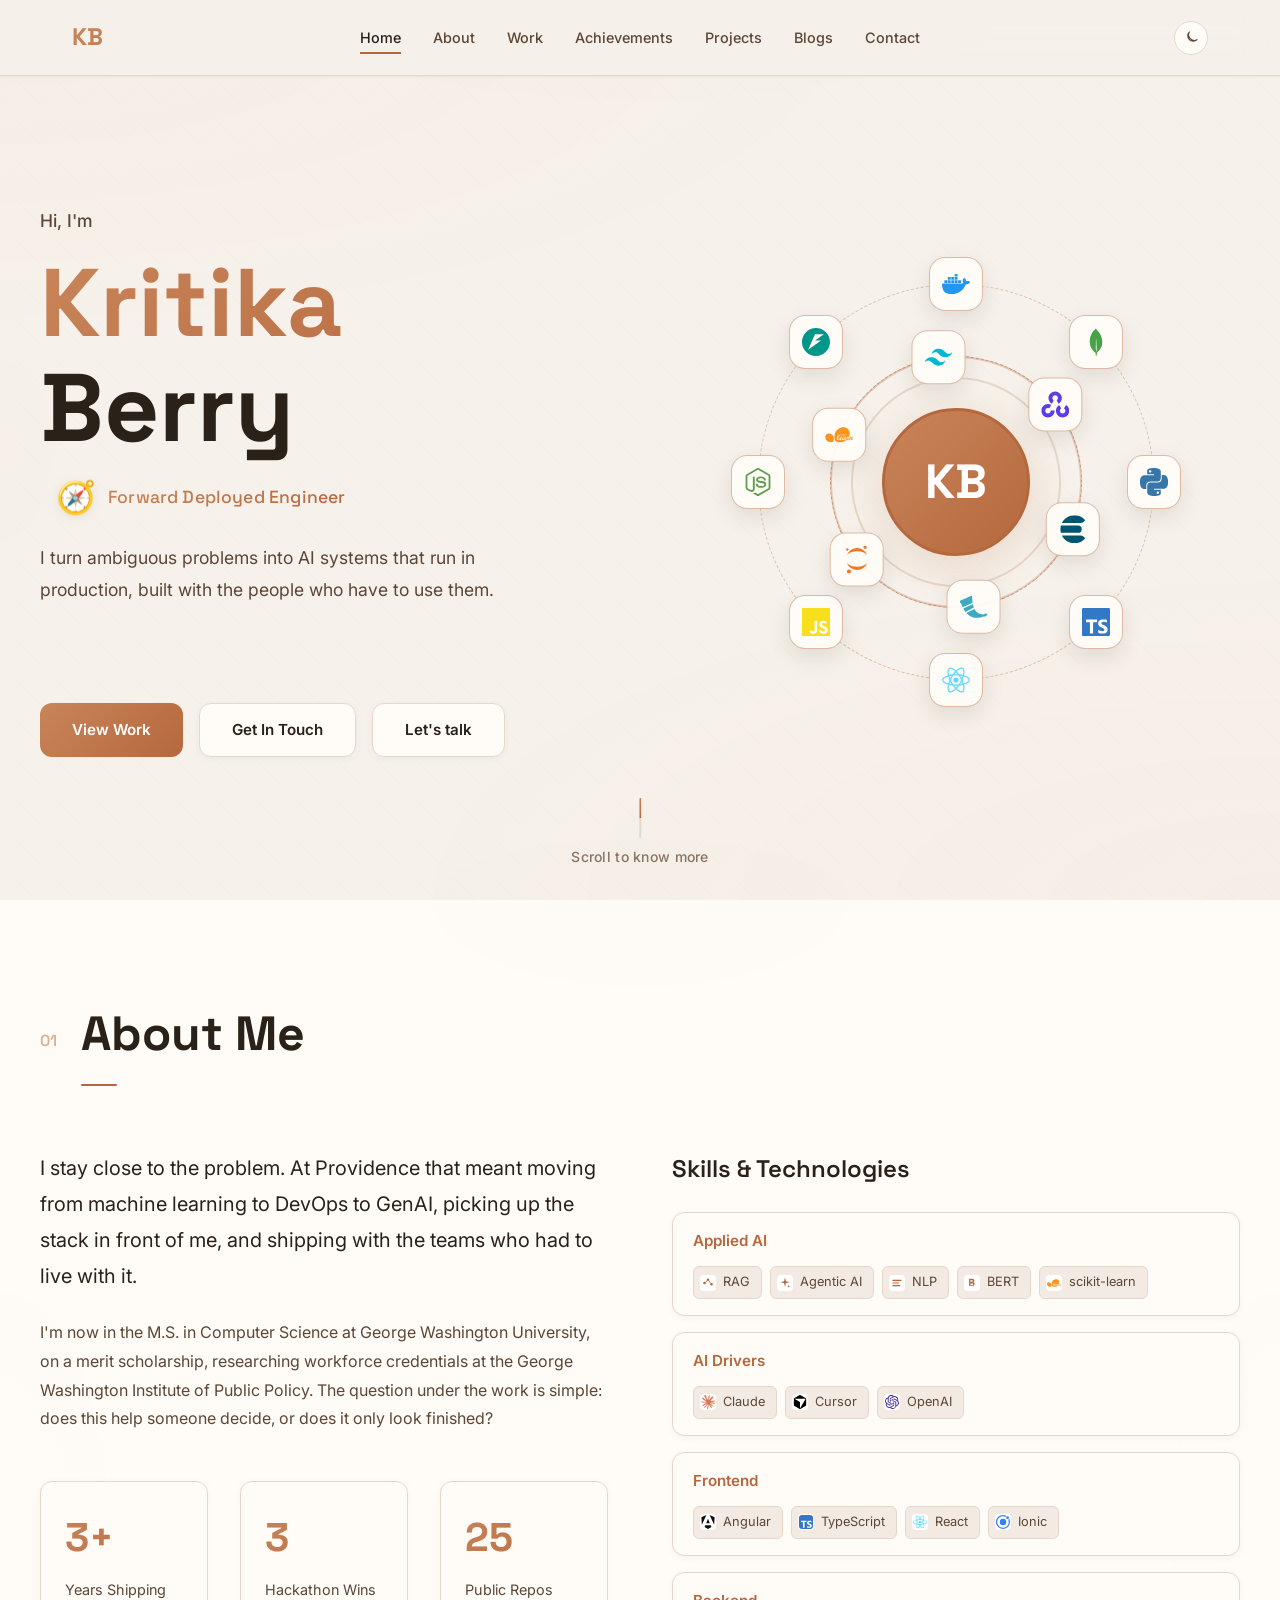
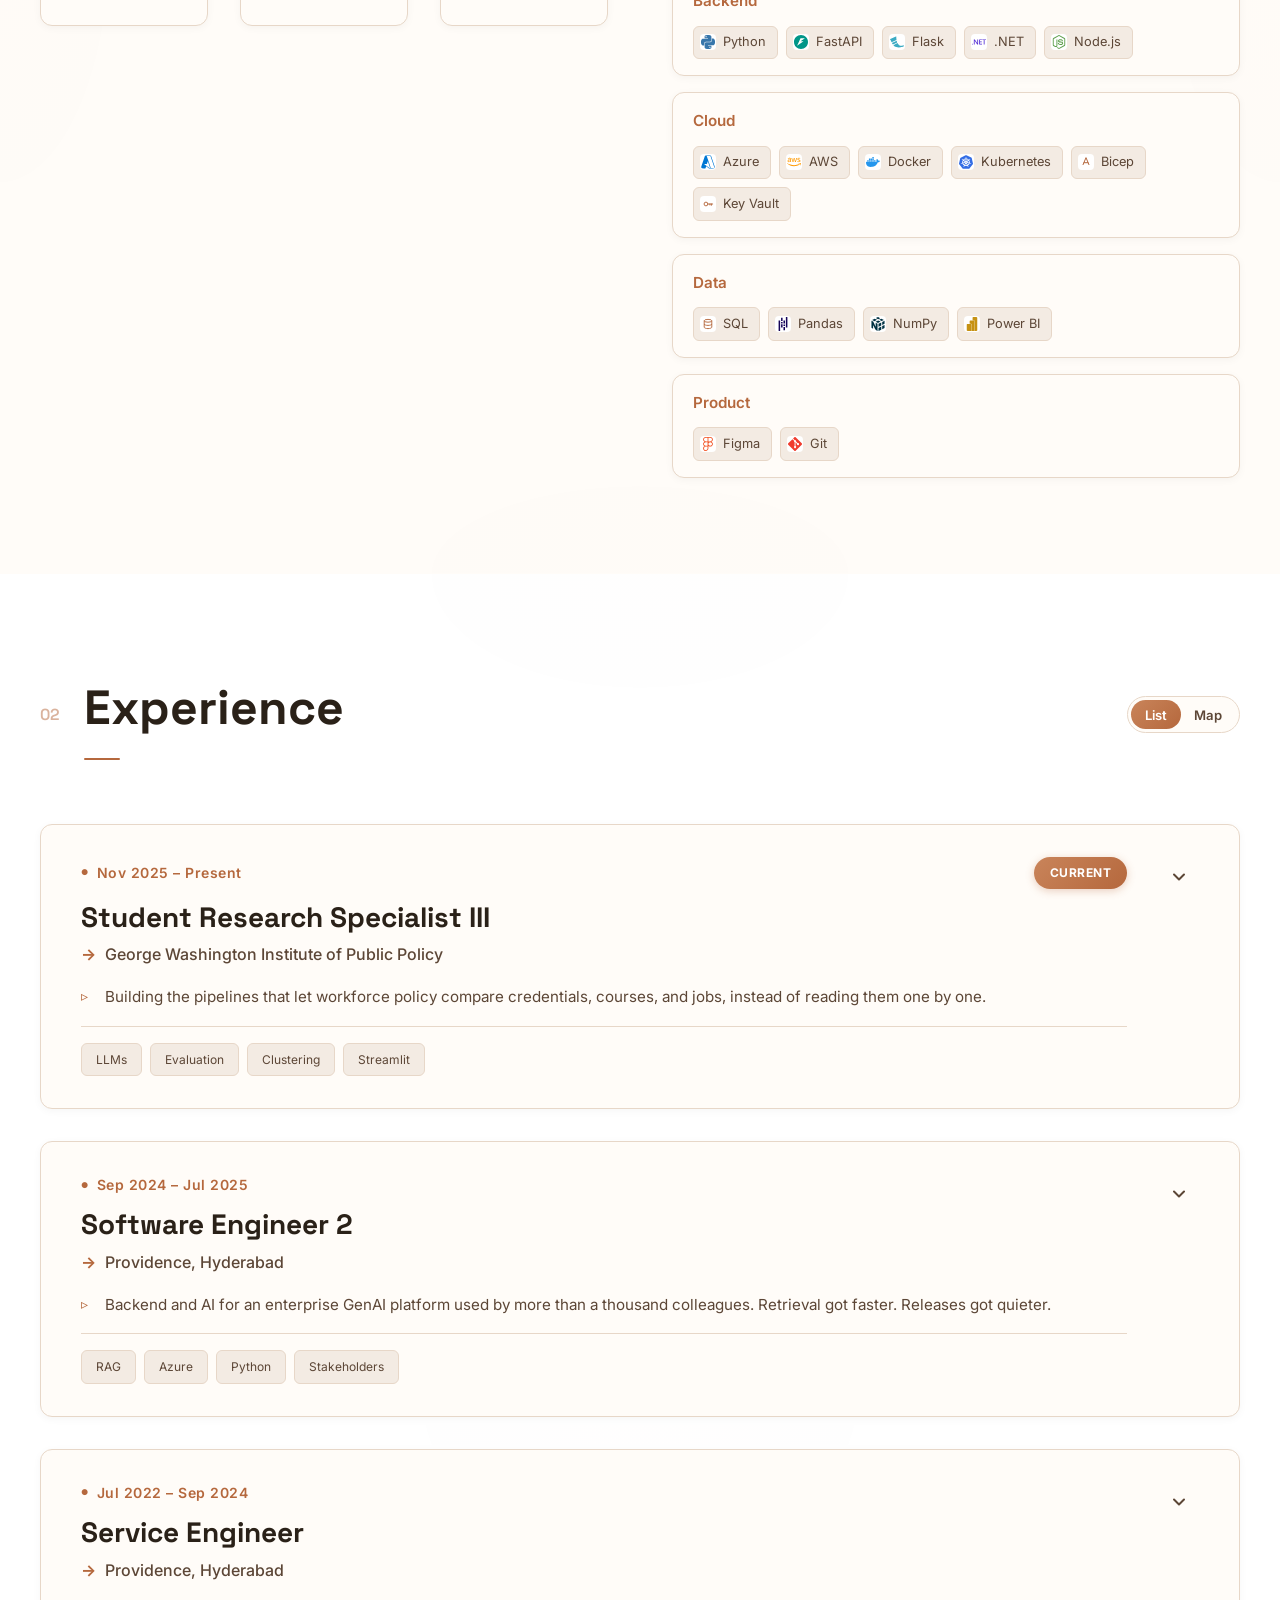
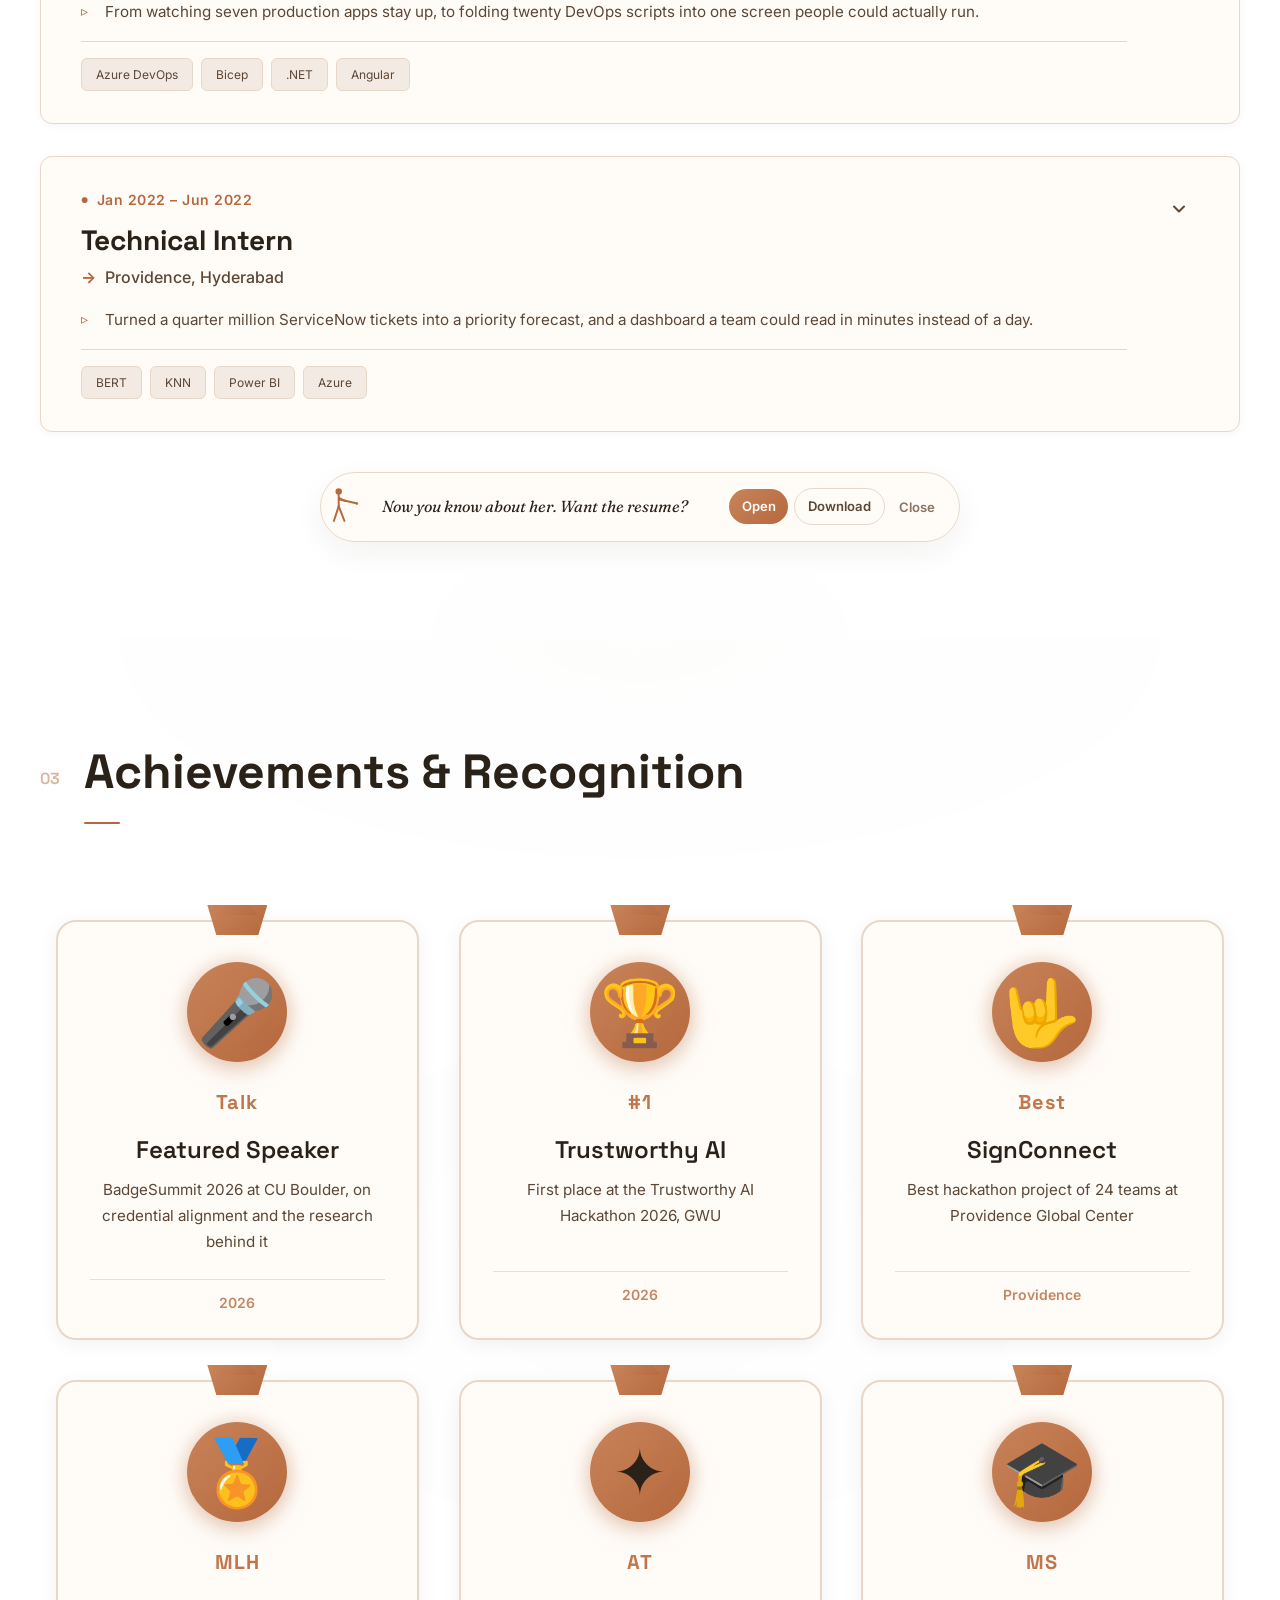
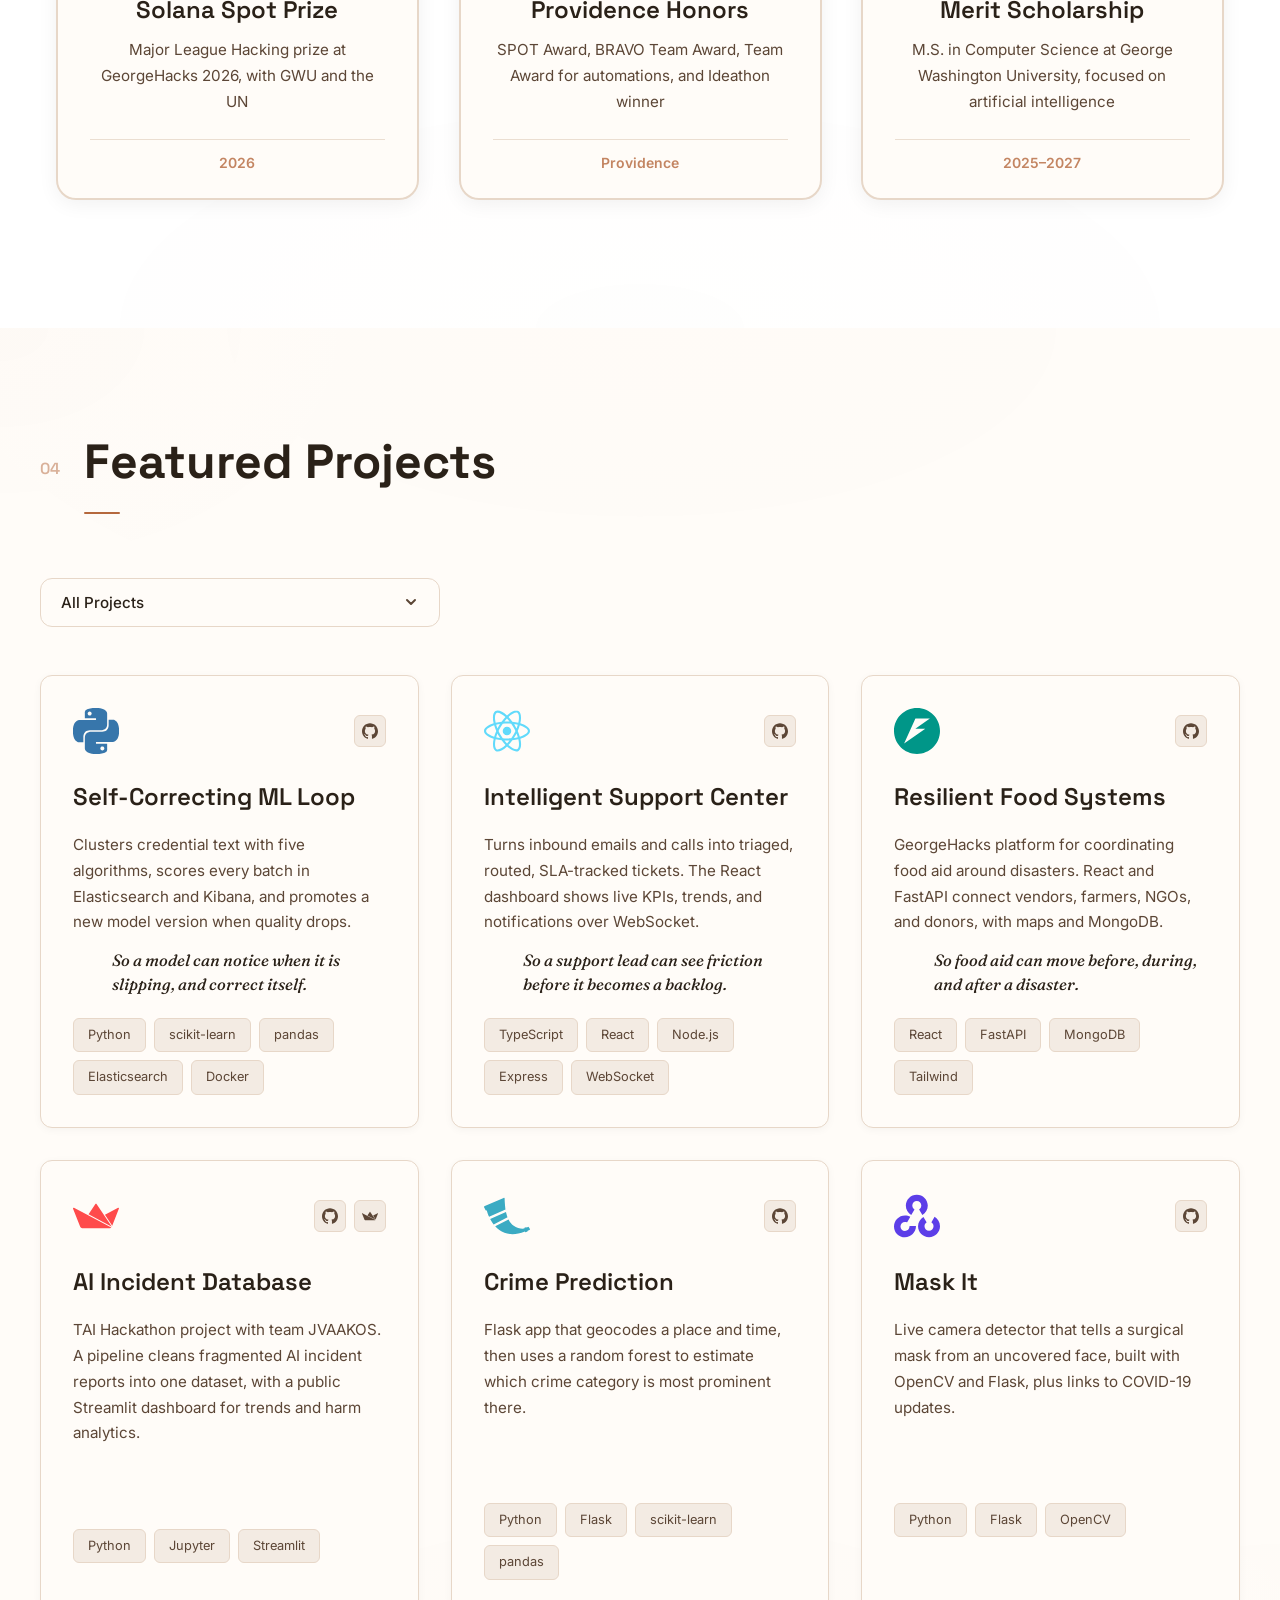
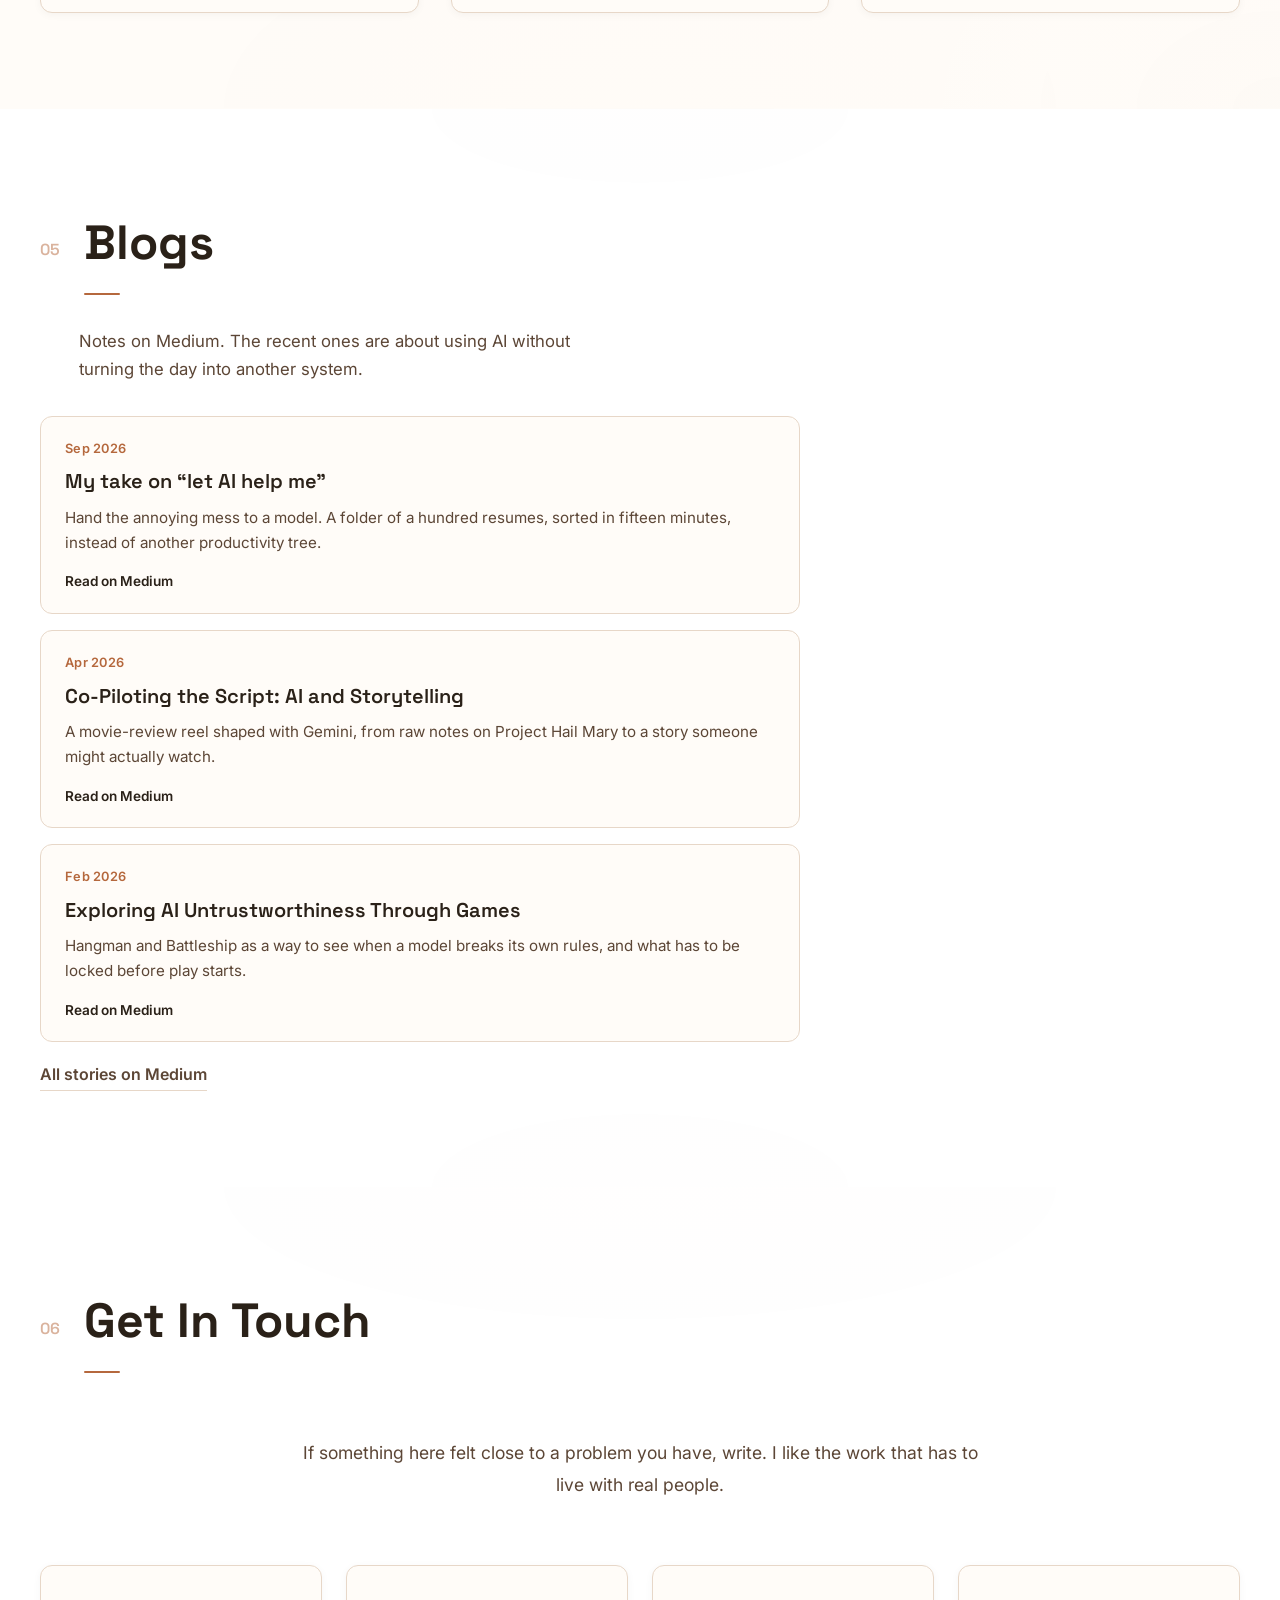
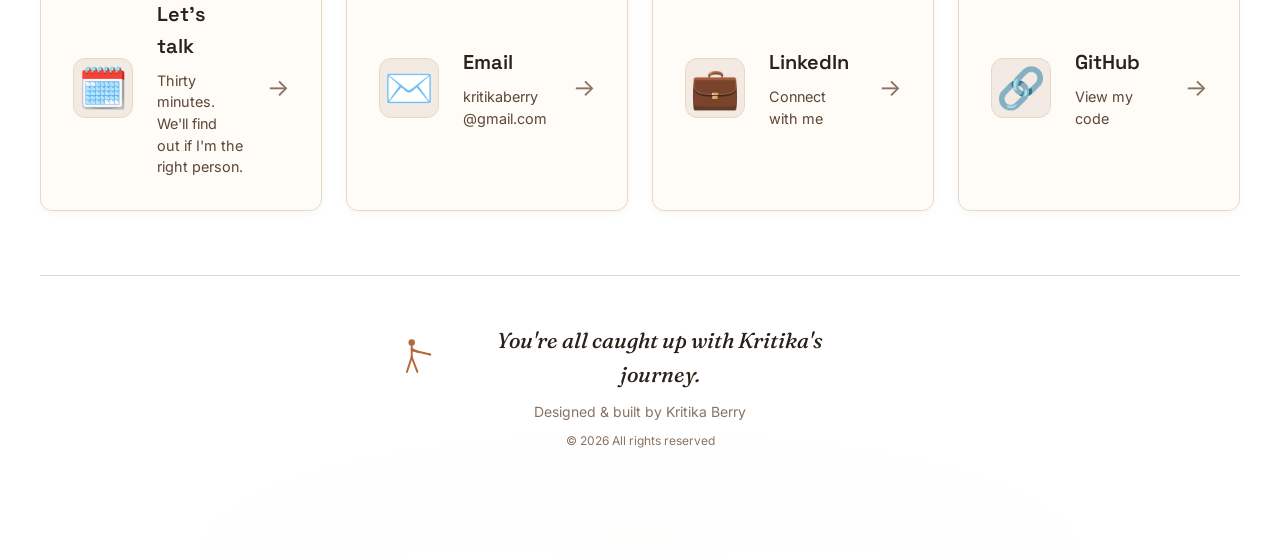
==== commit 27f451b6: "Show the journey on a world map and make it easy to book a call. Co-authored-by: Cursor <cursoragent" ====
--- a/index.html
+++ b/index.html
@@ -80,6 +80,7 @@
         <div class="hero-actions">
           <a href="#projects" class="btn btn-primary">View Work</a>
           <a href="#contact" class="btn btn-secondary">Get In Touch</a>
+          <a href="https://calendly.com/kritikaberry/30min" class="btn btn-secondary" target="_blank" rel="noopener noreferrer">Let's talk</a>
         </div>
       </div>
       <div class="hero-visual">
@@ -239,8 +240,632 @@
       <div class="section-header">
         <span class="section-number">02</span>
         <h2 class="section-title">Experience</h2>
-      </div>
-      <div class="experience-grid">
+        <div class="exp-switch" role="tablist" aria-label="Experience view">
+          <button type="button" class="exp-switch-btn is-active" role="tab" id="expTabList" aria-selected="true" aria-controls="expList" data-exp-view="list">List</button>
+          <button type="button" class="exp-switch-btn" role="tab" id="expTabMap" aria-selected="false" aria-controls="expMap" data-exp-view="map">Map</button>
+        </div>
+      </div>
+      <div class="journey" id="expMap" hidden>
+        <p class="journey-lead line-push" data-guide>
+          <span class="line-push-text">I am always available anywhere to work. Here is the proof.</span>
+        </p>
+        <div class="journey-layout">
+          <div class="journey-map">
+            <svg class="journey-svg" viewBox="0 8 950 532" role="img" aria-label="World map of Cairo, Sikkim, Hyderabad, and Washington">
+              <rect class="map-ocean" x="0" y="8" width="950" height="532"/>
+              <g class="map-graticule" fill="none">
+                <path d="M0 96H950M0 196H950M0 296H950M0 396H950M0 496H950M158 8V540M316 8V540M474 8V540M632 8V540M790 8V540"/>
+              </g>
+              <g class="map-land">
+<path d="M781.68,324.4l-2.31,8.68l-12.53,4.23l-3.75-4.4l-1.82,0.5l3.4,13.12l5.09,0.57l6.79,2.57v2.57l3.11-0.57l4.53-6.27v-5.13l2.55-5.13l2.83,0.57l-3.4-7.13l-0.52-4.59L781.68,324.4L781.68,324.4z"/>
+<path d="M852.76,348.29l-0.37,24.44l3.52-0.19l4.63-5.41l3.89,0.19l2.5,2.24l0.83,6.9l7.96,4.2l2.04-0.75v-2.52l-6.39-5.32l-3.15-7.28l2.5-1.21l-1.85-4.01l-3.7-0.09l-0.93-4.29l-9.81-6.62L852.76,348.29L852.76,348.29z"/>
+<path d="M137.49,225.43l4.83,15.21l-2.25,1.26l0.25,3.02l4.25,3.27v6.05l5.25,5.04l-2.25-14.86l-3-9.83l0.75-6.8l2.5,0.25l1,2.27l-1,5.79l13,25.44v9.07l10.5,12.34l11.5,5.29l4.75-2.77l6.75,5.54l4-4.03l-1.75-4.54l5.75-1.76l1.75,1.01l1.75-1.76h2.75l5-8.82l-2.5-2.27l-9.75,2.27l-2.25,6.55l-5.75,1.01l-6.75-2.77l-3-9.57l2.27-12.07l-4.64-2.89l-2.21-11.59l-1.85-0.79l-3.38,3.43l-3.88-2.07l-1.52-7.73l-15.37-1.61l-7.94-5.97L137.49,225.43L137.49,225.43z"/>
+<path d="M517.77,143.66l-5.6-0.2l-3.55,2.17l-0.05,1.61l2.3,2.17l7.15,1.21L517.77,143.66L517.77,143.66z"/>
+<path d="M473.88,227.49l-4.08-1.37l-16.98,3.19l-3.7,2.81l2.26,11.67l-6.75,0.27l-4.06,6.53l-9.67,2.32l0.03,4.75l31.85,24.35l5.43,0.46l18.11-14.15l-1.81-2.28l-3.4-0.46l-2.04-3.42v-14.15l-1.36-1.37l0.23-3.65l-3.62-3.65l-0.45-3.88l1.58-1.14l-0.68-4.11L473.88,227.49L473.88,227.49z"/>
+<path d="M448.29,232.28h-11.55l-2.26,5.02l-5.21,2.51l-4.3,11.64l-8.38,5.02l-11.77,19.39l11.55-0.23l0.45-5.7h2.94v-7.76h10.19l0.23-10.04l9.74-2.28l4.08-6.62l6.34-0.23L448.29,232.28L448.29,232.28z"/>
+<path d="M404.9,276.66l2.18,2.85l-0.45,12.32l3.17-2.28l2.26-0.46l3.17,1.14l3.62,5.02l3.4-2.28l16.53-0.23l-4.08-27.61l4.38-0.02l-8.16-6.25l0.01,4.06l-10.33,0.01l-0.05,7.75l-2.97-0.01l-0.38,5.72L404.9,276.66L404.9,276.66z"/>
+<path d="M410.12,290.32l-3.94,2.86l-0.9,1.6l-0.28,1.6l1.45,1.04l4.84-0.07l3.11-0.84l0.35,1.53l-0.28,2.02l2.97,1.46l0.62,0.7l3.94,0.14l0.14-1.74l-3.6-4.32l-4.01-5.43l-2.49-1.04L410.12,290.32L410.12,290.32z"/>
+<path d="M406.89,298.34l-0.13,1.11l6.92-0.1l0.35-1.03l-0.15-1.04l-1.99,0.81L406.89,298.34L406.89,298.34z"/>
+<path d="M406.79,300.22l1.24,3.01l0.69-1.86l8.41,0.88l-3.64-1.87L406.79,300.22L406.79,300.22z"/>
+<path d="M408.6,304.53l1.4,2.77l3.93-3.38l0.04-1.04l-4.63-0.67L408.6,304.53L408.6,304.53z"/>
+<path d="M410.42,307.94l3.04,4.68l3.96-3.44l4.06-0.18l3.38,4.49l2.87,1.89l1.08-2.1l0.96-0.54l-0.07-4.62l-1.91-5.48l-5.86,0.65l-7.25-0.58l-0.04,1.86L410.42,307.94L410.42,307.94z"/>
+<path d="M413.93,313.13l5.65,5.46l4.03-4.89l-2.52-3.95l-3.47,0.35L413.93,313.13L413.93,313.13z"/>
+<path d="M420.17,319.19l10.98,7.34l-0.26-5.56l-3.32-3.91l-3.24-2.87L420.17,319.19L420.17,319.19z"/>
+<path d="M432.07,326.75l4.28-3.03l5.32-0.93l5.43,1.17l-2.77-4.19l-0.81-2.56l0.81-7.57l-4.85,0.23l-2.2-2.1l-4.62,0.12l-2.2,0.35l0.23,5.12l-1.16,0.47l-1.39,2.56l3.58,4.19L432.07,326.75L432.07,326.75z"/>
+<path d="M419.46,295.84l3.08-2.11l17.12-0.1l-3.96-27.54l4.52-0.13l21.87,16.69l2.94,0.42l-1.11,9.28l-13.75,1.25l-10.61,7.92l-1.93,5.42l-7.37,0.31l-1.88-5.41l-5.65,0.4l0.22-1.77L419.46,295.84L419.46,295.84z"/>
+<path d="M450.59,294.28l3.64-0.29l5.97,8.44l-5.54,4.18l-4.01-1.03l-5.39,0.07l-0.87,3.16l-4.52,0.22l-1.24-1.69l1.6-5.14L450.59,294.28L450.59,294.28z"/>
+<path d="M460.89,302l2.55-0.06l2.3-3.45l3.86-0.69l4.11,2.51l8.77,0.25l6.78-2.76l2.55-2.19l0.19-2.88l4.73-4.77l1.25-10.53l-3.11-6.52l-7.96-1.94l-18.42,14.36l-2.61-0.25l-1.12,9.97l-9.4,0.94L460.89,302L460.89,302z"/>
+<path d="M444.34,317.05l1.12,2.63l2.92,4.58l1.62-0.06l4.42-2.51l-0.31-14.29l-3.42-1l-4.79,0.13L444.34,317.05L444.34,317.05z"/>
+<path d="M455.22,321.25l2.68-1.57l-0.06-10.35l-1.74-2.82l-1.12,0.94L455.22,321.25L455.22,321.25z"/>
+<path d="M458.71,319.49h2.12l0.12-6.02l2.68-3.89l-0.12-6.77l-2.43-0.06l-4.17,3.26l1.74,3.32L458.71,319.49L458.71,319.49z"/>
+<path d="M461.57,319.37l3.92,0.19l4.73,5.27l2.3,0.63l1.8-0.88l2.74-0.38l0.93-3.82l3.73-2.45l4.04-0.19l7.4-13.61l-0.12-3.07l-3.42-2.63l-6.84,3.01l-9.15-0.13l-4.36-2.76l-3.11,0.69l-1.62,2.82l-0.12,7.96l-2.61,3.7L461.57,319.37L461.57,319.37z"/>
+<path d="M474.91,227.33l5.53-2.23l1.82,1.18l0.07,1.44l-0.85,1.11l0.13,1.97l0.85,0.46v3.54l-0.98,1.64l0.13,1.05l3.71,1.31l-2.99,4.65l-1.17-0.07l-0.2,3.74l-1.3,0.2l-1.11-0.98l0.26-3.8l-3.64-3.54l-0.46-3.08l1.76-1.38L474.91,227.33L474.91,227.33z"/>
+<path d="M480.05,248.03l1.56-0.26l0.46-3.6h0.78l3.19-5.24l7.87,2.29l2.15,3.34l7.74,3.54l4.03-1.7l-0.39-1.7l-1.76-1.7l0.2-1.18l2.86-2.42h5.66l2.15,2.88l4.55,0.66l0.59,36.89l-3.38-0.13l-20.42-10.62l-2.21,1.25l-8.39-2.1l-2.28-3.01l-3.32-0.46l-1.69-3.01L480.05,248.03L480.05,248.03z"/>
+<path d="M521.93,243.06l2.67,0.07l5.2,1.44l2.47,0.07l3.06-2.56h1.43l2.6,1.44h3.29l0.59-0.04l2.08,5.98l0.59,1.93l0.55,2.89l-0.98,0.72l-1.69-0.85l-1.95-6.36l-1.76-0.13l-0.13,2.16l1.17,3.74l9.37,11.6l0.2,4.98l-2.73,3.15L522.32,273L521.93,243.06L521.93,243.06z"/>
+<path d="M492.79,296l0.13-2.95l4.74-4.61l1.27-11.32l-3.16-6.04l2.21-1.13l21.4,11.15l-0.13,10.94l-3.77,3.21v5.64l2.47,4.78h-4.36l-7.22,7.14l-0.19,2.16l-5.33-0.07l-0.07,0.98l-3.04-0.4l-2.08-3.93l-1.56-0.77l0.2-1.2l1.96-1.5v-7.02l-2.71-0.42l-3.27-2.43L492.79,296L492.79,296L492.79,296z"/>
+<path d="M 549.08398 310.33984 L 546.14062 305.39648 L 545.83203 301.80078 L 545.125 301.93555 L 544.93359 303.04297 L 541.07617 308.67773 L 537.99805 307.20898 L 534.92773 309.78125 L 528.57617 309.41602 L 525.76562 307.16992 L 521.73242 309.23438 L 521.58008 310.60938 L 520.34961 311.34961 L 532.66992 324.0293 L 539.38086 324.41016 L 540.35938 325.90039 L 549.96094 326.07031 L 550.03906 323.91992 L 550.85938 322.42969 L 554.06055 322.01953 L 550.07031 316.23047 L 547.13086 316.23047 L 546.38086 312.11914 L 548.74023 311.08008 L 549.08398 310.33984 z "/>
+<path d="M 552 270.60938 L 548.31055 274.33008 L 522.50977 274.09961 L 522.78906 280.66992 L 520.33008 280.59961 L 520.15039 292.42969 L 516.41992 295.64062 L 516.26953 300.58008 L 518.96094 305.89062 L 521.91016 307.63086 L 521.86523 308.04492 L 525.88477 305.98633 L 528.95117 308.43555 L 534.58984 308.75977 L 537.84766 306.03125 L 540.73438 307.40625 L 543.98438 302.6582 L 544.25781 301.08203 L 546.73438 300.61133 L 547.11914 305.08203 L 549.5957 309.24219 L 555.59961 296.33008 L 555.59961 288.48047 L 559.96094 283.33984 L 552 270.60938 z "/>
+<path d="M477.82,324.28l3.22,2.96l-0.23,4.58l17.66-0.41l1.44-1.62l-5.06-5.45l-0.75-1.97l3.22-6.03l-2.19-4l-1.84-0.99v-2.03l2.13-1.39l0.12-6.32l-1.69-0.19l-0.03,3.32l-7.42,13.85l-4.54,0.23l-3.11,2.14L477.82,324.28L477.82,324.28z"/>
+<path d="M556.71,294.7l-0.25-5.89l3.96-4.62l1.07,0.82l1.95,6.52l9.36,6.97l-1.7,2.09l-6.85-5.89H556.71L556.71,294.7z"/>
+<path d="M571.48,301.54l-0.57,3.36l3.96-0.06l0.06-4.94l-1.45-0.89L571.48,301.54L571.48,301.54z"/>
+<path d="M549.49,311.76l7.28-16.2l7.23,0.04l6.41,5.57l-0.45,4.59h4.97l0.51,2.76l8.04,4.81l4.96,0.25l-9.43,10.13l-12.95,3.99h-3.21l-5.72-4.88l-2.26-0.95l-4.38-6.45l-2.89,0.04l-0.34-2.96L549.49,311.76L549.49,311.76z"/>
+<path d="M575.74,305.04l4.08,2.78l1.21-0.06l10.13-3.48l1.15,3.71l-0.81,3.13l-2.19,1.74l-5.47-0.35l-7.83-4.81L575.74,305.04L575.74,305.04z"/>
+<path d="M599.62,299.65l2.13,2.38l2.88-1.74l1.04-0.35l-1.32-1.28l-2.53,0.75L599.62,299.65L599.62,299.65z"/>
+<path d="M591.97,304.05l4.37-1.68l1.55,0.93l-0.17,3.88l-4.03,11.48l-21.81,23.36l-2.53-1.74l-0.17-9.86l3.28-3.77l6.96-2.15l10.21-10.78l2.67-2.38l0.75-3.48L591.97,304.05L591.97,304.05z"/>
+<path d="M495.66,324.05l4.66,5.04l1.84-2.38l2.93,0.12l0.63-2.32l2.88-1.8l5.98,4.12l3.45-3.42l13.39,0.59L519,311.18l1.67-1.04l0.23-2.26l-2.82-1.33h-4.14l-6.67,6.61l-0.23,2.72l-5.29-0.17l-0.17,1.16l-3.45-0.35l-3.11,5.91L495.66,324.05L495.66,324.05z"/>
+<path d="M470.74,337.15l1.15-0.58l0.86,0.7l-0.86,1.33l-1.04-0.41L470.74,337.15L470.74,337.15z"/>
+<path d="M473.05,333.5l1.73-0.29l0.58,1.1l-0.86,0.93l-0.86-0.12L473.05,333.5L473.05,333.5z"/>
+<path d="M476.84,327.41l-0.46,1.97l1.38,0.75l1.32-0.99l-0.46-2.03L476.84,327.41L476.84,327.41z"/>
+<path d="M486.39,332.63l-0.12,2.49l-5.64-0.12l-3.45,6.67l8.11,8.87l2.01-1.68l-0.06-1.74l-1.38-0.64v-1.22l3.11-1.97l2.76,2.09l3.05,0.06l-0.06-10.49l-4.83-0.23l-0.06-2.2L486.39,332.63L486.39,332.63z"/>
+<path d="M480.99,332.69l-0.06,1.39l4.54,0.23l-0.06-1.57L480.99,332.69L480.99,332.69z"/>
+<path d="M491,332.52l-0.06,1.45l4.78,0.12l0.17,12.41l-4.37-0.12l-2.53-1.97l-1.96,1.1l-0.09,0.55l1.01,0.49l0.29,2.55l-2.7,2.32l0.58,1.22l2.99-2.32h1.44l0.46,1.39l1.9,0.81l6.1-5.16l-0.12-3.77l1.27-3.07l3.91-2.9l1.05-9.81l-2.78,0.01l-3.22,4.41L491,332.52L491,332.52z"/>
+<path d="M486.55,353.23l1.74,2.26l2.25-2.13l-0.66-2.21l-0.56-0.04L486.55,353.23L486.55,353.23z"/>
+<path d="M489.38,355.71l10.31-0.18l2.09,2.97l-0.08,2.19l0.77,0.7h5.12l1.47-2.89h2.09l0.85,0.86l2.87-0.08l0.85,10.08l4.96,0.16v0.78l13.33,6.01l0.62,1.17h2.79l-0.31-4.22l-5.04-2.42l0.31-3.2l2.17-5.08l4.96-0.16l-4.26-14.14l0.08-6.01l6.74-10.54l0.08-1.48l-1.01-0.55l0.04-2.86l-1.23-0.11l-1.24-1.58l-20.35-0.92l-3.73,3.63l-6.11-4.02l-2.15,1.32l-1.56,13.13l-3.86,2.98l-1.16,2.64l0.21,3.91l-6.96,5.69l-1.85-0.84l0.25,1.09L489.38,355.71L489.38,355.71z"/>
+<path d="M537.82,339.9l2.81,2.59l-0.12,2.77l-4.36,0.09v-3.06L537.82,339.9L537.82,339.9z"/>
+<path d="M536.21,346.21l4.27-0.09l-1.11,3.74l-1.08,0.94h-1.32l-0.94-2.53L536.21,346.21L536.21,346.21z"/>
+<path d="M538.3,339.09l3.03,2.84l1.9-1.21l5.14-0.84l0.88,0.09l0.33-1.95l2.9-6.1l-2.44-5.08l-7.91,0.05l-0.05,2.09l1.06,1.02l-0.16,2.09L538.3,339.09L538.3,339.09z"/>
+<path d="M550.83,326.52l2.66,5.19l-3.19,6.69l-0.42,2.03l15.93,9.85l4.94-7.76l-2.5-2.03l-0.05-10.22l3.13-3.42l-4.99,1.66l-3.77,0.05l-5.9-4.98l-1.86-0.8l-3.45,0.32l-0.61,1.02L550.83,326.52L550.83,326.52z"/>
+<path d="M550.57,371.42l17.47-2.14l-3.93-7.6l-0.21-7.28l1.27-3.48l-16.62-10.44l-5.21,0.86l-1.81,1.34l-0.16,3.05l-1.17,4.23l-1.22,1.45l-1.75,0.16l3.35,11.61l5.47,2.57l3.77,0.11L550.57,371.42L550.57,371.42z"/>
+<path d="M514.55,384.7l3.17,4.4l4.91,0.3l1.74,0.96l5.14,0.06l4.43-6.21l12.38-5.54l1.08-4.88l-1.44-6.99l-6.46-3.68l-4.31,0.3l-2.15,4.76l0.06,2.17l5.08,2.47l0.3,5.37l-4.37,0.24l-1.08-1.81l-12.14-5.18l-0.36,3.98l-5.74,0.18L514.55,384.7L514.55,384.7z"/>
+<path d="M488.62,356.71l3.41,12.73l-0.08,4.02l-4.99,5.36l-0.75,8.71l19.2,0.17l6.24,2.26l5.15-0.67l-3-3.76l0.01-10.74l5.9-0.25v-4.19l-4.79-0.2l-0.96-9.92l-2.02,0.03l-1.09-0.98l-1.19,0.06l-1.58,3.06H502l-1.41-1.42l0.42-2.01l-1.66-2.43L488.62,356.71L488.62,356.71z"/>
+<path d="M547.16,379.4l3.11,3.25l-0.06,4.16l0.6,1.75l4.13-4.46l-0.48-5.67l-2.21-1.69l-1.97-9.95l-3.41-0.12l1.55,7.17L547.16,379.4L547.16,379.4z"/>
+<path d="M541.17,413.28l2.69,2.23l6.34-3.86l1.02-5.73v-9.46l10.17-8.32l1.74,0.06l6.16-5.91l-0.96-12.18L552,372.17l0.48,3.68l2.81,2.17l0.66,6.63l-5.5,5.37l-1.32-3.01l0.24-3.98l-3.17-3.44l-7.78,3.62l7.24,3.68l0.24,10.73l-4.79,7.11L541.17,413.28L541.17,413.28z"/>
+<path d="M524.66,392.3l8.97,10.13l6.88,1.75l4.61-7.23l-0.36-9.58l-7.48-3.86l-2.81,1.27l-4.19,6.39l-5.8-0.06L524.66,392.3L524.66,392.3z"/>
+<path d="M496.55,421.96l3.35,0.24l1.97,1.99l4.67,0.06l1.14-13.26v-8.68l2.99-0.6l1.14-9.1l7.6-0.24l2.69-2.23l-4.55-0.18l-6.16,0.84l-6.64-2.41h-18.66l0.48,5.3l6.22,9.16l-1.08,4.7l0.06,2.47L496.55,421.96L496.55,421.96z"/>
+<path d="M508.51,411.23l2.15,0.66l-0.3,6.15l2.21,0.3l5.08-4.58l6.1,0.66l1.62-4.1l7.72-7.05l-9.27-10.67l-0.12-1.75l-1.02-0.3l-2.81,2.59l-7.3,0.18l-1.02,9.1l-2.87,0.66L508.51,411.23L508.51,411.23z"/>
+<path d="M540.87,414l-2.51,0.42l-1.08,2.95l1.92,1.75h2.33l1.97-2.83L540.87,414L540.87,414z"/>
+<path d="M527.41,425.39l3.05-2.35l1.44,0.06l1.74,2.17l-0.18,2.17l-2.93,1.08v0.84l-3.23-0.18l-0.78-2.35L527.41,425.39L527.41,425.39z"/>
+<path d="M534.16,403.63l-7.9,7.3l-1.88,4.51l-6.26-0.78l-5.21,4.63l-3.46-0.34l0.28-6.4l-1.23-0.43l-0.86,13.09l-6.14-0.06l-1.85-2.18l-2.71-0.03l2.47,7.09l4.41,4.17l-3.15,3.67l2.04,4.6l4.72,1.8l3.76-3.2l10.77,0.06l0.77-0.96l4.78-0.84l16.17-16.1l-0.06-5.07l-1.73,2.24h-2.59l-3.15-2.64l1.6-3.98l2.75-0.56l-0.25-8.18L534.16,403.63L534.16,403.63z M530.37,422.13l1.51-0.06l2.45,2.66l-0.07,3.08l-2.87,1.45l-0.18,1.02l-4.38,0.05l-1.37-3.3l1.25-2.42L530.37,422.13L530.37,422.13z"/>
+<path d="M321.13,50.07l-1.36,2.17l2.45,2.45l-1.09,2.45l3.54,4.62l4.35-1.36l5.71-0.54l6.53,7.07l4.35,11.69l-3.53,7.34l4.89-0.82l2.72,1.63l0.27,3.54l-5.98,0.27l3.26,3.26l4.08,0.82l-8.97,11.96l-1.09,7.34l1.9,5.98l-1.36,3.54l2.45,7.61l4.62,5.17l1.36-0.27l2.99-0.82l0.27,4.35l1.9,2.72l3.53-0.27l2.72-10.06l8.16-10.06l12.24-4.89l7.61-9.52l3.53,1.63h7.34l5.98-5.98l7.34-2.99l0.82-4.62l-4.62-4.08l-4.08-1.36l-2.18-5.71l5.17-2.99l8.16,4.35l2.72-2.99l-4.35-2.45l9.25-12.51l-1.63-5.44l-4.35-0.27l1.63-4.89l5.44-2.45l11.15-9.79l-3.26-3.53l-12.51,1.09l-6.53,6.53l3.81-8.43l-4.35-1.09l-2.45,4.35l-3.53-2.99l-9.79,1.09l2.72-4.35l16.04-0.54l-4.08-5.44l-17.4-3.26l-7.07,1.09l0.27,3.54l-7.34-2.45l0.27-2.45l-5.17,1.09l-1.09,2.72l5.44,1.9l-5.71,4.08l-4.08-4.62l-5.71-1.63l-0.82,4.35h-5.71l-2.18-4.62l-8.97-1.36l-4.89,2.45l-0.27,3.26l-6.25-0.82l-3.81,1.63l0.27,3.81v1.9l-7.07,1.36l-3.26-2.17l-2.18,3.53l3.26,3.54l6.8-0.82l0.54,2.18l-5.17,2.45L321.13,50.07L321.13,50.07z"/>
+<path d="M342.89,92.49l1.63,2.45l-0.82,2.99h-1.63l-2.18-2.45l0.54-1.9L342.89,92.49L342.89,92.49z"/>
+<path d="M410.87,85.69l4.62,1.36l-0.27,3.81l-4.89-2.45l-1.09-1.36L410.87,85.69L410.87,85.69z"/>
+<path d="M329.33,547.24l-2.16,0.85l-0.55,2.04l1.87,0.68l3.14-2.16L329.33,547.24L329.33,547.24z"/>
+<path d="M761.17,427.98l-0.35,25.38l-3.9,2.86l-0.35,2.5l5.32,3.57l13.13-2.5h6.74l2.48-3.58l14.9-2.86l10.64,3.22l-0.71,4.29l1.42,4.29l8.16-1.43l0.35,2.14l-5.32,3.93l1.77,1.43l3.9-1.43l-1.06,11.8l7.45,5.72l4.26-1.43l2.13,2.14l12.42-1.79l11.71-18.95l4.26-1.07l8.51-15.73l2.13-13.58l-5.32-6.79l2.13-1.43l-4.26-13.23l-4.61-3.22l0.71-17.87l-4.26-3.22l-1.06-10.01h-2.13l-7.1,23.59l-3.9,0.36l-8.87-8.94l4.97-13.23l-9.22-1.79l-10.29,2.86l-2.84,8.22l-4.61,1.07l-0.35-5.72l-18.8,11.44l0.35,4.29l-2.84,3.93h-7.1l-15.26,6.43L761.17,427.98L761.17,427.98z"/>
+<path d="M825.74,496.26l-1.77,7.15l0.35,5l5.32-0.36l6.03-9.29L825.74,496.26L825.74,496.26z"/>
+<path d="M913.02,481.96l1.06,11.8l-1.42,5.36l-5.32,3.93l0.35,4.65v5l1.42,1.79l14.55-12.51v-2.86h-3.55l-4.97-16.8L913.02,481.96L913.02,481.96z"/>
+<path d="M902.38,507.7l2.84,5.36l-7.81,7.51l-0.71,3.93l-5.32,0.71l-8.87,8.22l-8.16-3.93l-0.71-2.86l14.9-6.43L902.38,507.7L902.38,507.7z"/>
+<path d="M906.64,420.47l-0.35,1.79l4.61,6.43l2.48,1.07l0.35-2.5L906.64,420.47L906.64,420.47z"/>
+<path d="M722.48,317.57l-0.28,2.28l6.79,11.41h1.98l14.15,23.67l5.66,0.57l2.83-8.27l-4.53-2.85l-0.85-4.56L722.48,317.57L722.48,317.57z"/>
+<path d="M764.14,332.92l3.02,3.49l11.58-4.01l2.29-8.84l5.16-0.37l4.72-3.42l-6.12-4.46l-1.4-2.45l-3.02,5.57l1.11,3.2l-1.84,2.67l-3.47-0.89l-8.41,6.17l0.22,3.57L764.14,332.92L764.14,332.92z"/>
+<path d="M779.77,319.25l-2.88,3.49l2.36,0.74l1.33-1.86L779.77,319.25L779.77,319.25z"/>
+<path d="M789.53,349.11l2.26,2.77l-1.47,4.16v0.79h3.34l1.18-10.4l1.08,0.3l1.96,9.5l1.87,0.5l1.77-4.06l-1.77-6.14l-1.47-2.67l4.62-3.37l-1.08-1.49l-4.42,2.87h-1.18l-2.16-3.17l0.69-1.39l3.64-1.78l5.5,1.68l1.67-0.1l4.13-3.86l-1.67-1.68l-3.83,2.97h-2.46l-3.73-1.78l-2.65,0.1l-2.95,4.75l-1.87,8.22L789.53,349.11L789.53,349.11z"/>
+<path d="M814.19,330.5l-1.87,4.55l2.95,3.86h0.98l1.28-2.57l0.69-0.89l-1.28-1.39l-1.87-0.69L814.19,330.5L814.19,330.5z"/>
+<path d="M819.99,345.45l-4.03,0.89l-1.18,1.29l0.98,1.68l2.65-0.99l1.67-0.99l2.46,1.98l1.08-0.89l-1.96-2.38L819.99,345.45L819.99,345.45z"/>
+<path d="M753.17,358.32l-2.75,1.88l0.59,1.58l8.75,1.98l4.42,0.79l1.87,1.98l5.01,0.4l2.36,1.98l2.16-0.5l1.97-1.78l-3.64-1.68l-3.14-2.67l-8.16-1.98L753.17,358.32L753.17,358.32z"/>
+<path d="M781.77,366.93l-2.16,1.19l1.28,1.39l3.14-1.19L781.77,366.93L781.77,366.93z"/>
+<path d="M785.5,366.04l0.39,1.88l2.26,0.59l0.88-1.09l-0.98-1.49L785.5,366.04L785.5,366.04z"/>
+<path d="M790.91,370.99l-2.75,0.4l2.46,2.08h1.96L790.91,370.99L790.91,370.99z"/>
+<path d="M791.69,367.72l-0.59,1.19l4.42,0.69l3.44-1.98l-1.96-0.59l-3.14,0.89l-1.18-0.99L791.69,367.72L791.69,367.72z"/>
+<path d="M806.14,368.42l-5.11,4.26l0.49,1.09l2.16-0.4l2.55-2.38l5.01-0.69l-0.98-1.68L806.14,368.42L806.14,368.42z"/>
+<path d="M880.48,349l-0.88,1.25l4.81,4.26l0.66,2.5l1.31-0.15l0.15-2.57l-1.46-1.32L880.48,349L880.48,349z"/>
+<path d="M882.89,355.03l-0.95,0.22l-0.58,2.57l-1.82,1.18l-5.47,0.96l0.22,2.06l5.76-0.29l3.65-2.28l-0.22-3.97L882.89,355.03L882.89,355.03z"/>
+<path d="M889.38,359.51l1.24,3.45l2.19,2.13l0.66-0.59l-0.22-2.28l-2.48-3.01L889.38,359.51L889.38,359.51z"/>
+<path d="M895.43,364.65l0.15,2.28l1.39,1.32l1.31-0.81l-1.17-2.43L895.43,364.65L895.43,364.65z"/>
+<path d="M897.18,370.31l-1.17,1.25l1.24,2.28l1.46,0.44l-0.07-1.54L897.18,370.31L897.18,370.31z"/>
+<path d="M900.03,368.99l1.02,2.5l1.97,2.35l1.09-1.76l-1.46-2.5L900.03,368.99L900.03,368.99z"/>
+<path d="M905.14,372.74l0.58,3.09l1.39,1.91l1.17-2.42L905.14,372.74L905.14,372.74z"/>
+<path d="M906.74,379.65l-0.51,0.88l1.68,2.21l1.17,0.07l-0.73-2.87L906.74,379.65L906.74,379.65z"/>
+<path d="M903.02,384.05l-1.75,0.81l1.53,2.13l1.31-0.74L903.02,384.05L903.02,384.05z"/>
+<path d="M920.87,397.22l-1.24,1.66l0.52,1.87l0.62,0.42l1.13-1.46L920.87,397.22L920.87,397.22z"/>
+<path d="M921.49,402.31l0.1,1.35l1.34,0.42l0.93-0.52l-0.93-1.46L921.49,402.31L921.49,402.31z"/>
+<path d="M923.45,414.37l-0.62,0.94l0.93,1.04l1.55-0.52L923.45,414.37L923.45,414.37z"/>
+<path d="M948.62,412.29l-1.24,1.66l-0.1,1.87l1.44,1.46L948.62,412.29L948.62,412.29z"/>
+<path d="M789.37,297.53l-0.86,1.64l-0.48,2.02l-4.78,6.07l0.29,1.25l2.01-0.29l6.21-6.94L789.37,297.53L789.37,297.53z"/>
+<path d="M797.11,295.22l-0.1,5.01l1.82,1.83l0.67,3.56l1.82,0.39l0.86-2.22l-1.43-1.06l-0.38-6.26L797.11,295.22L797.11,295.22z"/>
+<path d="M802.28,297.15l-0.1,4.43l1.05,1.73l1.82-2.12l-0.48-3.85L802.28,297.15L802.28,297.15z"/>
+<path d="M803.42,293.29l1.82,2.41l0.86,2.31h1.63l-0.29-3.95l-1.82-1.25L803.42,293.29L803.42,293.29z"/>
+<path d="M806.96,302.35l0.38,2.89l-3.35,2.7l-2.77,0.29l-2.96,3.18l0.1,1.45l2.77-0.87l1.91-1.25l1.63,4.14l2.87,2.02l1.15-0.39l1.05-1.25l-2.29-2.31l1.34-1.06l1.53,1.25l1.05-1.73l-1.05-2.12l-0.19-4.72L806.96,302.35L806.96,302.35z"/>
+<path d="M791.38,272.97l-2.58,1.83l-0.29,5.78l4.02,7.8l1.34,1.06l1.72-1.16l2.96,0.48l0.57,2.6l2.2,0.19l1.05-1.44l-1.34-1.83l-1.63-1.54l-3.44-0.38l-1.82-2.99l2.1-3.18l0.19-2.79l-1.43-3.56L791.38,272.97L791.38,272.97z"/>
+<path d="M792.72,290.21l0.76,2.7l1.34,0.87l0.96-1.25l-1.53-2.12L792.72,290.21L792.72,290.21z"/>
+<path d="M759.83,270.17l-2.39,0.67l-1.72,2.12l1.43,2.79l2.1,0.19l2.39-2.12l0.57-2.79L759.83,270.17L759.83,270.17z"/>
+<path d="M787.46,248.31l-3.54,2.7l-0.19,5.2l3.06,3.56l0.76-0.67L787.46,248.31L787.46,248.31z"/>
+<path d="M803.23,216.42l-1.63,1.64l0.67,2.31l1.43,0.1l0.96,5.01l1.15,1.25l2.01-1.83l0.86-3.28l-2.49-3.56L803.23,216.42L803.23,216.42z"/>
+<path d="M812.03,213.15l-2.77,2.6l-0.1,2.99l0.67,0.87l3.73-3.18l-0.29-3.18L812.03,213.15L812.03,213.15z"/>
+<path d="M808.2,206.98l-4.88,5.59l0.86,1.35l2.39,0.29l4.49-3.47l3.16-0.58l2.87,3.37l2.2-0.77l0.86-3.28l4.11-0.1l4.02-4.82l-2.1-8l-0.96-4.24l2.1-1.73l-4.78-7.22l-1.24,0.1l-2.58,2.89v2.41l1.15,1.35l0.38,6.36l-2.96,3.66l-1.72-1.06l-1.34,2.99l-0.29,2.79l1.05,1.64l-0.67,1.25l-2.2-1.83h-1.53l-1.34,0.77L808.2,206.98L808.2,206.98z"/>
+<path d="M816.43,163.44l-1.53,1.35l0.77,2.89l1.34,1.35l-0.1,4.43l-1.72,0.67l-1.34,2.99l3.92,5.39l2.58-0.87l0.48-1.35l-2.77-2.5l1.72-2.22l1.82,0.29l1.43,1.54l0.1-3.18l3.92-3.18l2.2-0.58l-1.82-3.08l-0.86-1.35l-1.43,0.96l-1.24,1.54l-2.68-0.58l-2.77-1.83L816.43,163.44L816.43,163.44z"/>
+<path d="M830.86,160.45l-2.68,3.76l0.19,1.83l1.34-0.58l3.15-3.95L830.86,160.45L830.86,160.45z"/>
+<path d="M834.4,154.96l-0.96,2.6l0.1,1.73l1.63-1.06l1.53-3.08V154L834.4,154.96L834.4,154.96z"/>
+<path d="M840.04,132.03l-1.24,1.54l0.1,2.41l1.15-0.1l1.91-3.37L840.04,132.03L840.04,132.03z"/>
+<path d="M837.75,137.91v4.24l1.34,0.48l0.96-1.54v-3.27L837.75,137.91L837.75,137.91z"/>
+<path d="M798.64,122.59l-0.09,6.17l7.74,11.95l2.77,10.4l4.88,9.25l1.91,0.67l1.63-1.35l0.76-2.22l-6.98-7.61l0.19-3.95l1.53-0.67l0.38-2.31l-13.67-19.36L798.64,122.59L798.64,122.59z"/>
+<path d="M852.57,103.42l-1.91,0.19l1.15,1.64l2.39,1.64l0.67-0.77L852.57,103.42L852.57,103.42z"/>
+<path d="M856.29,104.58l0.29,1.64l2.96,0.87l0.29-1.16L856.29,104.58L856.29,104.58z"/>
+<path d="M872.54,110.87l1.25,2.24l2.08-0.14l0.42-1.54L872.54,110.87L872.54,110.87z"/>
+<path d="M893.51,114.37l1.67,3.08l1.25-1.4v-2.1L893.51,114.37L893.51,114.37z"/>
+<path d="M907.81,104.57l-2.36,3.08l0.55,1.4l2.92-1.82l0.28-1.82L907.81,104.57L907.81,104.57z"/>
+<path d="M919.61,94.92l-2.08,2.52l2.22,0.84L919.61,94.92L919.61,94.92z"/>
+<path d="M922.53,90.72l-1.39,2.24l0.14,2.24l1.94-0.84L922.53,90.72L922.53,90.72z"/>
+<path d="M881.29,38.39l-2.36,1.54l-0.56,1.96l1.11,1.26l2.5-0.84l2.5,0.84l1.39,0.42l-0.14-4.62L881.29,38.39L881.29,38.39z"/>
+<path d="M69.17,53.35l3.46,6.47l2.22-0.5v-2.24L69.17,53.35L69.17,53.35z"/>
+<path d="M883.4,17.54l-4.22,7.57l8.08,5.11l9.05-7.59l5.5,9.17l-5.74,1.18l-2.27,5.88l12.71,17.22l7.65,1.27l11.03,2.17l1.36-4L930.4,57l0.73,16.75L924,85.62l3.44,0.75l8.98-18.92l2.73-14.16l-5.54-2.59l-0.89-19l4.27,0.83l-0.04,11.43l4.66,4.07l2.72-9.93l-2.18-5.9l6.58,3.15l0.69-34.99L873.66,0.5l-4.36,3.35l0.59,6.77l13.43,1.84l10.31-2.35l-3.7,6.92L883.4,17.54L883.4,17.54z"/>
+<path d="M1.17,54.95l14.01,1.57l2.34,4.84l11.16-6.54l18.68-2.61l1.3-9.67l9.34-3.4l6.1-5.75v7.84l6.23,8.5L83.3,41.5l-6.23-7.06L69.29,13.4L59.94,2.67l-6.62-0.52L53.06,7.9l-5.45,2.75l-1.69-3.4l3.24-6.93L1.3,0.45L1.17,54.95L1.17,54.95z"/>
+<path d="M78.49,3.32L74.6,6.85l1.17,2.61l2.08-1.44l1.17,1.31L82.9,7.9l-0.13-2.22L78.49,3.32L78.49,3.32z"/>
+<path d="M49.66,110.26l-0.17,3.01l2.16-0.5v-1.34L49.66,110.26L49.66,110.26z"/>
+<path d="M46.34,111.6l-4.32,2.18l0.67,2.34l1.66-1.34l3.32-1.51L46.34,111.6L46.34,111.6z"/>
+<path d="M28.39,114.44l-2.99-0.67l-0.5,1.34l0.33,2.51L28.39,114.44L28.39,114.44z"/>
+<path d="M22.07,114.28l-2.83-1.17l-1,1.84l1.83,1.84L22.07,114.28L22.07,114.28z"/>
+<path d="M12.27,111.6l-1.33-1.84l-1.33,0.5v2.51l1.5,1L12.27,111.6L12.27,111.6z"/>
+<path d="M1.47,99.71l1.66,1.17l-0.5,1.34H1.47V99.71L1.47,99.71z"/>
+<path d="M622.76,499.62l-0.15,4.29l5.94,1.38l1.37-3.53l-2.13,0.61l-2.74,0.61l-0.76-3.22L622.76,499.62L622.76,499.62z"/>
+<path d="M613.01,398.99l-1.52,1.99l0.3,2.15l3.2-2.61L613.01,398.99L613.01,398.99z"/>
+<path d="M607.38,402.37l-2.28,0.15l-0.15,1.99l1.52,0.31l2.28-1.07L607.38,402.37L607.38,402.37z"/>
+<path d="M592.3,372.92l-2.13,5.06l-3.65,6.44l-6.39,0.46l-2.74,3.22l0.46,9.82l-3.96,4.6l0.46,7.82l3.35,3.83l3.96-0.46l3.96-2.92l-0.91-4.6l9.13-15.8l-1.83-1.99l1.83-3.83l1.98,0.61l0.61-1.53l-1.83-7.82l-1.07-3.22L592.3,372.92L592.3,372.92z"/>
+<path d="M577.69,371.23l0.46,1.53l1.98,0.31l0.76-1.99L577.69,371.23L577.69,371.23z"/>
+<path d="M580.58,374.3l0.76,1.69h1.22l0.61-2.15L580.58,374.3L580.58,374.3z"/>
+<path d="M602.35,358.34l-0.61,1.23l1.67,1.38l1.22-1.38L602.35,358.34L602.35,358.34z"/>
+<path d="M610.88,349.14l-1.83,1.23l1.37,2.15h1.83L610.88,349.14L610.88,349.14z"/>
+<path d="M611.64,354.51l-1.22,1.38l0.91,1.38l1.67,0.31l0.15-2.92L611.64,354.51L611.64,354.51z"/>
+<path d="M656.4,320.76l0.3,2.61l1.67,0.61l0.3-2.3L656.4,320.76L656.4,320.76z"/>
+<path d="M658.53,326.28l-0.15,3.22l1.22,0.61l1.07-2.15L658.53,326.28L658.53,326.28z"/>
+<path d="M658.84,332.57l-1.07,1.07l1.22,1.07l1.52-1.07L658.84,332.57L658.84,332.57z"/>
+<path d="M372.64,217.02l-1.36,1.37l2.44,1.37l0.27-1.91L372.64,217.02L372.64,217.02z"/>
+<path d="M379.97,216.2l-1.63,1.09l1.36,1.09l2.17-0.55L379.97,216.2L379.97,216.2z"/>
+<path d="M381.05,220.03l-0.81,2.19l1.08,1.37l1.36-1.09L381.05,220.03L381.05,220.03z"/>
+<path d="M387.56,224.4l-0.54,1.37l0.81,0.82l2.17-1.37L387.56,224.4L387.56,224.4z"/>
+<path d="M408.18,236.42l-1.08,1.37l1.08,1.37l1.63-0.82L408.18,236.42L408.18,236.42z"/>
+<path d="M415.62,253.73l-1.75,1.01l0.81,0.82L415.62,253.73L415.62,253.73z"/>
+<path d="M409.54,253.92l-2.17,0.55l1.08,1.64h1.63L409.54,253.92L409.54,253.92z"/>
+<path d="M404.38,252.28l-1.36,1.37l1.9,1.64l1.08-2.46L404.38,252.28L404.38,252.28z"/>
+<path d="M387.56,290.54l-1.9,1.09l1.36,1.09l1.63-0.82L387.56,290.54L387.56,290.54z"/>
+<path d="M392.23,292.74l-1.24,1.1l0.88,1.63l2.12-0.95L392.23,292.74L392.23,292.74z"/>
+<path d="M389.52,295.83l-1.59,0.95l1.71,2.29l1.35-0.71L389.52,295.83L389.52,295.83z"/>
+<path d="M10,248.7l-0.14,2.33l2.04,1.37l1.22-1.09L10,248.7L10,248.7z"/>
+<path d="M15.29,252.13l-1.9,1.37l1.63,2.05l1.9-1.64L15.29,252.13L15.29,252.13z"/>
+<path d="M19.1,255.41l-1.63,2.19l0.54,1.37l2.31-1.09L19.1,255.41L19.1,255.41z"/>
+<path d="M21.81,259.65l-0.95,5.47l0.95,2.05l3.12-0.96l1.63-2.74l-3.4-3.15L21.81,259.65L21.81,259.65z"/>
+<path d="M27.25,402.68l-1.9-0.14l-0.14,1.78l1.49,0.96l1.77-1.09L27.25,402.68L27.25,402.68z"/>
+<path d="M33.77,404.6l-2.72,1.78l2.04,2.46l1.77-0.41l0.95-1.23L33.77,404.6L33.77,404.6z"/>
+<path d="M276.6,283.37l-1.5,0.62l0.53,1.33l1.76-1.15l-0.35-0.36L276.6,283.37L276.6,283.37z"/>
+<path d="M279.07,284.88l-0.88,1.87l1.06,1.42l1.32-1.15L279.07,284.88L279.07,284.88z"/>
+<path d="M282.07,290.03l-1.06,0.98l0.79,1.6l1.5-0.44L282.07,290.03L282.07,290.03z"/>
+<path d="M281.98,294.03l-0.71,1.51l1.15,1.24l1.5-0.8L281.98,294.03L281.98,294.03z"/>
+<path d="M282.07,297.85l-1.23,0.89l0.97,1.78l1.59-0.89L282.07,297.85L282.07,297.85z"/>
+<path d="M280.57,301.31l-1.15,1.15l0.44,0.71h1.41l0.44-1.16L280.57,301.31L280.57,301.31z"/>
+<path d="M282.24,304.78l-1.06,0.98l-1.15,0.18v1.42l2.12,1.95l0.88-1.42l0.53-1.6l-0.18-1.33L282.24,304.78L282.24,304.78z"/>
+<path d="M271.05,281.06l-2.64-0.89l-2.12,1.33l1.06,1.24l3.61,0.53L271.05,281.06L271.05,281.06z"/>
+<path d="M250.87,275.38l-1.67,1.71l1.91,0.78l0.28,2.39l-4.23,0.37l0.43,2.3l1.23,0.09l0.71-1.06l4.94,0.16l0.89,1.71l1.14-1.34l3.33-0.9l2.93,0.62l0.34-1.77l-5.28-3.45l-3.42-1.28L250.87,275.38L250.87,275.38z"/>
+<path d="M263.11,280.44l-5.29-3.46l-2.5-0.85l-0.84,6l0.88,1.69l1.15-1.33l3.35-0.89l2.91,0.62L263.11,280.44L263.11,280.44z"/>
+<path d="M250.86,275.38l3.44,0.36l-0.41,4.22l-0.34,2.22l-4.01-0.22l-0.71,1.07l-1.23-0.09l-0.44-2.31l4.23-0.35l-0.26-2.4l-1.94-0.8L250.86,275.38L250.86,275.38z"/>
+<path d="M307.95,508.18l-2.63-0.29l-2.62,1.76l1.9,2.06L307.95,508.18L307.95,508.18z"/>
+<path d="M310.57,506.86l-0.87,2.79l-2.48,2.2l0.15,0.73l4.23-1.62l1.75-2.2L310.57,506.86L310.57,506.86z"/>
+<path d="M406.36,117.31l-1.96-1.11l-2.64,1.67l-2.27,2.1l0.06,1.17l2.94,0.37l-0.18,2.1l-1.04,1.05l0.25,0.68l2.94,0.19v3.4l4.23,0.74l2.51,1.42l2.82,0.12l4.84-2.41l3.74-4.94l0.06-3.34l-2.27-1.92l-1.9-1.61l-0.86,0.62l-1.29,1.67l-1.47-0.19l-1.47-1.61l-1.9,0.18l-2.76,2.29l-1.66,1.79l-0.92-0.8l-0.06-1.98l0.92-0.62L406.36,117.31L406.36,117.31z"/>
+<path d="M488.26,53.96l-1.65-1.66l-3.66,1.78h-6.72L475.17,58l3.77,3.33l1.65-0.24l2.36-4.04l2,1.43l-1.42,2.85l-0.71,4.16l1.65,2.61l3.54-5.94l4.6-5.59l-1.77-1.54L488.26,53.96L488.26,53.96z"/>
+<path d="M490.26,46.83l-2.95,2.73l1.77,2.73h3.18l1.3,1.78l3.89,2.02l4.48-2.61l3.07-2.61l-1.06-2.14l-3.07-1.78l-2.24,2.02l-1.53-1.9l-1.18,0.12l-1.53,3.33l-2.24-2.26l-0.24-1.54L490.26,46.83L490.26,46.83z"/>
+<path d="M496.98,59.07l-2.36,2.14l-2,1.54l0.94,1.66l1.89,0.59l3.07-1.43l1.42-1.78l-1.3-2.14L496.98,59.07L496.98,59.07z"/>
+<path d="M547.82,38.79l1.72,0.69l-1.21,2.08v2.95l-2.58,1.56H543l-1.55-1.91l0.17-2.08l1.21-1.56h2.41L547.82,38.79L547.82,38.79z"/>
+<path d="M554.36,36.88v2.08l1.72,1.39l2.41-0.17l2.07-1.91v-1.39h-1.89l-1.55,0.52l-1.21-1.39L554.36,36.88L554.36,36.88z"/>
+<path d="M564.18,37.06l1.21,2.6l2.41,0.17l1.72-0.69l-0.86-2.43l-2.24-0.52L564.18,37.06L564.18,37.06z"/>
+<path d="M573.99,33.59l-1.89-0.35l-1.72,1.74l0.86,1.56l0.52,2.43l2.24-1.73l0.52-1.91L573.99,33.59L573.99,33.59z"/>
+<path d="M584.49,51.98l-0.52,2.43l-3.96,3.47l-8.44,1.91l-6.89,11.45l-1.21,3.3l6.89,1.74l1.03-4.16l2.07-6.42l5.34-2.78l4.48-3.47l3.27-1.39h1.72v-4.68L584.49,51.98L584.49,51.98z"/>
+<path d="M562.28,77.31l4.65,0.52l1.55,5.38l3.96,4.16l-1.38,2.78h-2.41l-2.24-2.6l-4.99-0.17l-2.07-2.78v-1.91l3.1-0.87L562.28,77.31L562.28,77.31z"/>
+<path d="M634.95,18.15l-2.24-1.39h-2.58l-0.52,1.56l-2.75,1.56l-2.07,0.69l-0.34,2.08l4.82,0.35L634.95,18.15L634.95,18.15z"/>
+<path d="M640.28,18.67l-1.21,2.6l-2.41-0.17l-3.79,2.78l-1.03,3.47h2.41l1.38-2.26l3.27,2.43l3.1-1.39l2.24-1.91l-0.86-2.95l-1.21-2.08L640.28,18.67L640.28,18.67z"/>
+<path d="M645.28,20.58l1.21,4.86l1.89,4.51l2.07-3.64l3.96-0.87v-2.6l-2.58-1.91L645.28,20.58L645.28,20.58z"/>
+<path d="M739.76,12.8l2.69,2.26l1.91-0.79l0.56-3.17L741,8.39l-2.58,1.7l-6.28,0.57v2.83l-6.62,0.11v4.63l7.74,5.76l2.02-1.47l-0.45-4.07l4.94-1.24l-1.01-1.92l-1.79-1.81L739.76,12.8L739.76,12.8z"/>
+<path d="M746.94,10.09l1.79,3.39l6.96-0.79l1.91-2.49l-0.45-2.15l-1.91-0.79l-1.79,1.36l-5.16,1.13L746.94,10.09L746.94,10.09z"/>
+<path d="M746.49,23.31l-3.48-0.9L741,24.56l-0.9,2.94l4.71-0.45l3.59-1.81L746.49,23.31L746.49,23.31z"/>
+<path d="M836.68,3.76l-2.92-0.9L830.4,4.1l-1.68,2.49l2.13,2.83l5.61-2.49l1.12-1.24L836.68,3.76L836.68,3.76z"/>
+<path d="M680.54,308.05l0.25,2.72l0.25,1.98l-1.47,0.25l0.74,4.45l2.21,1.24l3.43-1.98l-0.98-4.69l0.25-1.73l-3.19-2.96L680.54,308.05L680.54,308.05z"/>
+<path d="M220.85,266.92v1.27l5.32,0.1l2.51-1.46l0.39,1.07l5.22,1.27l4.64,4.19l-1.06,1.46l0.19,1.66l3.87,0.97l3.87-1.75l1.74-1.75l-2.51-1.27l-12.95-7.6l-4.54-0.49L220.85,266.92L220.85,266.92z"/>
+<path d="M239.61,259.13l-1.26-0.39l-0.1,2.43l1.55,1.56l1.06-1.56L239.61,259.13L239.61,259.13z"/>
+<path d="M242.12,262.93l-1.74,0.97l1.64,2.34l0.87-1.17L242.12,262.93L242.12,262.93z"/>
+<path d="M247.73,264.68l-1.84-0.1l0.19,1.17l1.35,1.95l1.16-1.27L247.73,264.68L247.73,264.68z"/>
+<path d="M246.86,262.35l-3-1.27l-0.58-3.02l1.16-0.49l1.16,2.34l1.16,0.88L246.86,262.35L246.86,262.35z"/>
+<path d="M243.96,256.21l-1.55-0.39l-0.29-1.95l-1.64-0.58l1.06-1.07l1.93,0.68l1.45,0.88L243.96,256.21L243.96,256.21z"/>
+<path d="M238.93,279.59l-3.48,0.88v0.97l2.03,1.17h2.13l1.35-1.56L238.93,279.59L238.93,279.59z"/>
+<path d="M831.93,339.34l-4.17,0.47l-2.68,1.96l1.11,2.24l4.54,0.84v0.84l-2.87,2.33l1.39,4.85l1.39,0.09l1.2-4.76h2.22l0.93,4.66l10.83,8.96l0.28,7l3.7,4.01l1.67-0.09l0.37-24.72l-6.29-4.38l-5.93,4.01l-2.13,1.31l-3.52-2.24l-0.09-7.09L831.93,339.34L831.93,339.34z"/>
+<path d="M93.11,44.89l-8.39,1.99l1.73,9.45l9.13,2.49l0.49,1.99L82.5,65.04l-7.65,12.68l2.71,13.43L82,94.13l3.46-3.23l0.99,1.99l-4.2,4.97l-16.29,7.46l-10.37,2.49l-0.25,3.73l23.94-6.96l9.87-2.74l9.13-11.19l10.12-6.71l-5.18,8.7l5.68,0.75l9.63-4.23l1.73,6.96l6.66,1.49l6.91,6.71l0.49,4.97l-0.99,1.24l1.23,4.72h1.73l0.25-7.96h1.97l0.49,19.64l4.94-4.23l-3.46-20.39h-5.18l-5.68-7.21l27.89-47.25l-27.64-21.63l-30.85,5.97l-1.23,9.45l6.66,3.98l-2.47,6.47L93.11,44.89L93.11,44.89z"/>
+<path d="M194.97,338.18l-0.62,2.75l-1.15,1.16l0.79,1.42l2.03-0.8l0.97-1.69l-0.62-1.78L194.97,338.18L194.97,338.18z"/>
+<path d="M203.73,35.89l0.22,4.02l-7.98,8.27l2,6.7l5.76-1.56l3.33-4.92l8.42-3.13l6.87-0.45l-5.32-5.81l-2.66,2.01l-2-0.67l-1.11-2.46l-2.44-2.46L203.73,35.89L203.73,35.89z"/>
+<path d="M214.15,24.05l-1.77,3.13l8.65,3.13l3.1-4.69l1.33,3.13h2.22l4.21-4.69l-5.1-1.34l-2-1.56l-2.66,2.68L214.15,24.05L214.15,24.05z"/>
+<path d="M229.23,30.31l-6.87,2.9v2.23l8.87,3.35l-2,2.23l1.33,2.9l5.54-2.46h4.66l2.22,3.57l3.77-3.8l-0.89-3.58l-3.1,1.12l-0.44-4.47l1.55-2.68h-1.55l-2.44,1.56l-1.11,0.89l0.67,3.13l-1.77,1.34l-2.66-0.22l-0.67-4.02L229.23,30.31L229.23,30.31z"/>
+<path d="M238.32,23.38l-0.67,2.23l4.21,2.01l3.1-1.79l-0.22-1.34L238.32,23.38L238.32,23.38z"/>
+<path d="M241.64,19.58l-3.1,1.12l0.22,1.56l6.87-0.45l-0.22-1.56L241.64,19.58L241.64,19.58z"/>
+<path d="M256.5,23.38l-0.44,1.56l-1.11,1.56v2.23l4.21-0.67l4.43,3.8h1.55v-3.8l-4.43-4.92L256.5,23.38L256.5,23.38z"/>
+<path d="M267.81,27.85l1.77,2.01l-1.55,2.68l1.11,2.9l4.88-2.68v-2.01l-2.88-3.35L267.81,27.85L267.81,27.85z"/>
+<path d="M274.24,22.71l0.22,3.57h5.99l1.55,1.34l-0.22,1.56l-5.32,0.67l3.77,5.14l5.1,0.89l7.09-3.13l-10.2-15.42l-3.1,2.01l0.22,2.68l-3.55-1.34L274.24,22.71L274.24,22.71z"/>
+<path d="M222.58,47.96l-8.42,2.23l-4.88,4.25l0.44,4.69l8.87,2.68l-2,4.47l-6.43-4.02l-1.77,3.35l4.21,2.9l-0.22,4.69l6.43,1.79l7.76-0.45l1.33-2.46l5.76,6.48l3.99-1.34l0.67-4.47l2.88,2.01l0.44-4.47l-3.55-2.23l0.22-14.07l-3.1-2.46L231.89,56L222.58,47.96L222.58,47.96z"/>
+<path d="M249.63,57.79l-2.88-1.34l-1.55,2.01l3.1,4.92l0.22,4.69l6.65-4.02v-5.81l2.44-2.46l-2.44-1.79h-3.99L249.63,57.79L249.63,57.79z"/>
+<path d="M263.82,55.78l-4.66,3.8l1.11,4.69h2.88l1.33-2.46l2,2.01l2-0.22l5.32-4.47L263.82,55.78L263.82,55.78z"/>
+<path d="M263.37,48.4l-1.11,2.23l4.88,1.79l1.33-2.01L263.37,48.4L263.37,48.4z"/>
+<path d="M260.49,39.91l-4.88,0.67l-2.88,2.68l5.32,0.22l-1.55,4.02l1.11,1.79l1.55-0.22l3.77-6.03L260.49,39.91L260.49,39.91z"/>
+<path d="M268.92,38.35l-2.66,0.89l0.44,3.57l4.43,2.9l0.22,2.23l-1.33,1.34l0.67,4.47l17.07,5.58l4.66,1.56l4.66-4.02l-5.54-4.47l-5.1,1.34l-7.09-0.67l-2.66-2.68l-0.67-7.37l-4.43-2.23L268.92,38.35L268.92,38.35z"/>
+<path d="M282.88,61.59L278,61.14l-5.76,2.23l-3.1,4.24l0.89,11.62l9.53,0.45l9.09,4.47l6.43,7.37l4.88-0.22l-1.33,6.92l-4.43,7.37l-4.88,2.23l-3.55-0.67l-1.77-1.56l-2.66,3.57l1.11,3.57l3.77,0.22l4.66-2.23l3.99,10.28l9.98,6.48l6.87-8.71l-5.76-9.38l3.33-3.8l4.66,7.82l8.42-7.37l-1.55-3.35l-5.76,1.79l-3.99-10.95l3.77-6.25l-7.54-8.04l-4.21,2.9l-3.99-8.71l-8.42,1.12l-2.22-10.5l-6.87,4.69l-0.67,5.81h-3.77l0.44-5.14L282.88,61.59L282.88,61.59z"/>
+<path d="M292.86,65.61l-1.77,1.79l1.55,2.46l7.32,0.89l-4.66-4.92L292.86,65.61L292.86,65.61z"/>
+<path d="M285.77,40.36v2.01l-4.88,1.12l1.33,2.23l5.54,2.23l6.21,0.67l4.43,3.13l4.43-2.46l-3.1-3.13h3.99l2.44-2.68l5.99-0.89v-1.34l-3.33-2.23l0.44-2.46l9.31,1.56l13.75-5.36l-5.1-1.56l1.33-1.79h10.64l1.77-1.79l-21.51-7.6l-5.1-1.79l-5.54,4.02l-6.21-5.14l-3.33-0.22l-0.67,4.25l-4.21-3.8l-4.88,1.56l0.89,2.46l7.32,1.56l-0.44,3.57l3.99,2.46l9.76-2.46l0.22,3.35l-7.98,3.8l-4.88-3.8l-4.43,0.45l4.43,6.26l-2.22,1.12l-3.33-2.9l-2.44,1.56l2.22,4.24h3.77l-0.89,4.02l-3.1-0.45l-3.99-4.25L285.77,40.36L285.77,40.36z"/>
+<path d="M266.01,101.85l-4.23,5.32l-0.26,5.86l3.7-2.13h4.49l3.17,2.93l2.91-2.4L266.01,101.85L266.01,101.85z"/>
+<path d="M317.52,171.05l-10.57,10.12l1.06,2.4l12.94,4.79l1.85-3.19l-1.06-5.32l-4.23,0.53l-2.38-2.66l3.96-3.99L317.52,171.05L317.52,171.05z"/>
+<path d="M158.22,48.66l1.99,3.01l1,4.02l4.98,1.25l3.49-3.76l2.99,1.51l8.47,0.75l5.98-2.51l1,8.28h3.49V57.7l3.49,0.25l8.72,10.29l5.73,3.51l-2.99,4.77l1.25,1.25L219,80.03l0.25,5.02l2.99,0.5l0.75-7.53l4.73-1.25l3.49,5.27l7.47,3.51l3.74,0.75l2.49-3.01l0.25-4.77l4.48-2.76l1.49,4.02l-3.99,7.03l0.5,3.51l2.24-3.51l4.48-4.02l0.25-5.27l-2.49-4.02l0.75-3.26l5.98-3.01l2.74,2.01l0.5,17.57l4.23-3.76l2.49,1.51l-3.49,6.02l4.48,1l6.48-10.04l5.48,5.77l-2.24,10.29l-5.48,3.01l-5.23-2.51l-9.46,2.01l1,3.26l-2.49,4.02l-7.72,1.76l-8.72,6.78l-7.72,10.29l-1,3.26l5.23,2.01l1.99,5.02l7.22,7.28l11.46,5.02l-2.49,11.54l-0.25,3.26l2.99,2.01l3.99-5.27l0.5-10.04l6.23-0.25l2.99-5.77l0.5-8.78l7.97-15.56l9.96,3.51l5.23,7.28l-2.24,7.28l3.99,2.26l9.71-6.53l2.74,17.82l8.97,10.79l0.25,5.52l-9.96,2.51l-4.73,5.02l-9.96-2.26l-4.98-0.25l-8.72,6.78l5.23-1.25l6.48-1.25l1.25,1.51l-1.74,5.52l0.25,5.02l2.99,2.01l2.99-0.75l1.5-2.26h1.99l-3.24,6.02l-6.23,0.25l-2.74,4.02h-3.49l-1-3.01l4.98-5.02l-5.98,2.01l-0.27-8.53l-1.72-1l-5.23,2.26l-0.5,4.27h-11.96l-10.21,7.03l-13.7,4.52l-1.49-2.01l6.9-10.3l-3.92-3.77l-2.49-4.78l-5.07-3.87l-5.44-0.45l-9.75-6.83l-70.71-11.62l-1.17-4.79l-6.48-6.02v-5.02l1-4.52l-0.5-2.51l-2.49-2.51l-0.5-4.02l6.48-4.52l-3.99-21.58l-5.48-0.25l-4.98-6.53L158.22,48.66L158.22,48.66z"/>
+<path d="M148.76,158.34l-1,4.02l-3.49-2.26h-1.74l-1,4.27l-12.21,27.36l3.24,23.84l3.99,2.01l0.75,6.53h8.22l7.97,6.02l15.69,1.51l1.74,8.03l2.49,1.76l3.49-3.51l2.74,1.25l2.49,11.54l4.23,2.76l3.49-6.53l10.71-7.78l6.97,3.26l5.98,0.5l0.25-3.76l12.45,0.25l2.49,2.76l0.5,6.27l-1.49,3.51l1.74,6.02h3.74l3.74-5.77l-1.49-2.76l-1.49-6.02l2.24-6.78l10.21-8.78l7.72-2.26l-1-7.28l10.71-11.55l10.71-1.76L272.8,199l10.46-6.02v-8.03l-1-0.5l-3.74,1.25l-0.5,4.92l-12.43,0.15l-9.74,6.47l-15.29,5l-2.44-2.99l6.94-10.5l-3.43-3.27l-2.33-4.44l-4.83-3.88l-5.25-0.44l-9.92-6.77L148.76,158.34L148.76,158.34z"/>
+<path d="M133.83,128.41l-1.7,3.26l0.59,2.31l1.11,0.69l-0.26,0.94l-1.19,0.34l0.34,3.43l1.28,1.29l1.02-1.11l-1.28-3.34l0.76-2.66l1.87-2.49l-1.36-2.31L133.83,128.41L133.83,128.41z"/>
+<path d="M139.45,147.95l-1.53,0.6l2.81,3.26l0.68,3.86l2.81,3l2.38-0.43v-3.94l-2.89-1.8L139.45,147.95L139.45,147.95z"/>
+<path d="M194.88,291.52l5.93,4.34l5.98-7.43l-1.02-1.54l-2.04-0.07v-4.35l-1.53-0.93l-4.63,1.38l1.77,4.08L194.88,291.52L194.88,291.52z"/>
+<path d="M207.55,288.78l9.24-0.35l2.74,3.26l-1.71-0.39l-3.29,0.14l-4.3,4.04l-1.84,4.09l-1.21-0.64l-0.01-4.48l-2.66-1.78L207.55,288.78L207.55,288.78z"/>
+<path d="M201.65,296.27l4.7,2.34l-0.07-3.71l-2.41-1.47L201.65,296.27L201.65,296.27z"/>
+<path d="M217.74,292.11l2.19,0.44l0.07,4.49l-2.55,7.28l-6.87-0.68l-1.53-3.51l2.04-4.26l3.87-3.6L217.74,292.11L217.74,292.11z"/>
+<path d="M217.38,304.98l1.39,2.72l1.13,1.5l-1.52,4.51l-2.9-2.04l-4.74-4.34v-2.87L217.38,304.98L217.38,304.98z"/>
+<path d="M220.59,309.61l-1.46,4.56l4.82,1.25l2.99,0.59l0.51-3.53l3.21-1.62l2.85,1.47l1.12,1.79l1.36-0.16l1.07-3.25l-3.56-1.47l-2.7-1.47l-2.7,1.84l-3.21,1.62l-3.28-1.32L220.59,309.61L220.59,309.61z"/>
+<path d="M253.73,299.78l-2.06-0.21l-13.62,11.23l-1.44,3.95l-1.86,0.21l0.83,8.73l-4.75,11.65l5.16,4.37l6.61,0.42l4.54,6.66l6.6,0.21l-0.21,4.99H256l2.68-9.15l-2.48-3.12l0.62-5.82l5.16-0.42l-0.62-13.52l-11.56-3.74l-2.68-7.28L253.73,299.78L253.73,299.78z"/>
+<path d="M250.46,305.92l0.44,2.59l3.25,1.03l0.74-4.77l3.43-3.55l3.43,4.02l7.89,2.15l6.68-1.4l4.55,5.61l3.43,2.15l-3.76,5.73l1.26,4.34l-2.15,2.66l-2.23,1.87l-4.83-2.43l-1.11,1.12v3.46l3.53,1.68l-2.6,2.81l-2.6,2.81l-3.43-0.28l-3.45-3.79l-0.73-14.26l-11.78-4.02l-2.14-6.27L250.46,305.92L250.46,305.92z"/>
+<path d="M285.05,314.13l7.22,6.54l-2.87,3.32l-0.23,1.97l3.77,3.89l-0.09,3.74l-6.56,2.5l-3.93-5.31l0.84-6.38l-1.68-4.75L285.05,314.13L285.05,314.13z"/>
+<path d="M293.13,321.14l2.04,1.87l3.16-1.96l2.88,0.09l-0.37,1.12l-1.21,2.52l-0.19,6.27l-5.75,2.34l0.28-4.02l-3.71-3.46l0.19-1.78L293.13,321.14L293.13,321.14z"/>
+<path d="M302.13,321.8l5.85,3.65l-3.06,6.08l-1.11,1.4l-3.25-1.87l0.09-6.55L302.13,321.8L302.13,321.8z"/>
+<path d="M230.2,335.85l-4.73,2.94l-0.34,4.36l-0.95,1.43l2.98,2.86l-1.29,1.41l0.3,3.6l5.33,1.27l8.07-9.55l-0.02-3.33l-3.87-0.25L230.2,335.85L230.2,335.85z"/>
+<path d="M225.03,349.52l-1.94,1.96l0.13,3.13l16.94,30.88l17.59,11.34l2.72-4.56l0.65-10.03l-1.42-6.25l-4.79-8.08l-2.85,0.91l-1.29,1.43l-5.69-6.52l1.42-7.69l6.6-4.3l-0.52-4.04l-6.72-0.26l-3.49-5.86l-1.94-0.65l0.13,3.52l-8.66,10.29l-6.47-1.56L225.03,349.52L225.03,349.52z"/>
+<path d="M258.71,372.79l8.23-3.59l2.72,0.26l1.81,7.56l12.54,4.17l2.07,6.39l5.17,0.65l2.2,5.47l-1.55,4.95l-8.41,0.65l-3.1,7.95l-6.6-0.13l-2.07-0.39l-3.81,3.7l-1.88-0.18l-6.47-14.99l1.79-2.68l0.63-10.6l-1.6-6.31L258.71,372.79L258.71,372.79z"/>
+<path d="M291.76,399.51l2.2,2.4l-0.26,5.08l6.34-0.39l4.79,6.13l-0.39,5.47l-3.1,4.69l-6.34,0.26l-0.26-2.61l1.81-4.3l-6.21-3.91h-5.17l-3.88-4.17l2.82-8.06L291.76,399.51L291.76,399.51z"/>
+<path d="M300.36,431.93l-2.05,2.19l0.85,11.78l6.44,1.87l8.19-8.21L300.36,431.93L300.36,431.93z"/>
+<path d="M305.47,418.2l1.94,1.82l-7.37,10.95l-2.59,2.87l0.9,12.51l5.69,6.91l-4.78,8.34l-3.62,1.56h-4.14l1.16,6.51l-6.47,2.22l1.55,5.47l-3.88,12.38l4.79,3.91l-2.59,6.38l-4.4,6.91l2.33,4.82l-5.69,0.91l-4.66-5.73l-0.78-17.85l-7.24-30.32l2.19-10.6l-4.66-13.55l3.1-17.59l2.85-3.39l-0.7-2.57l3.66-3.34l8.16,0.56l4.56,4.87l5.27,0.09l5.4,3.3l-1.59,3.72l0.38,3.76l7.65-0.36L305.47,418.2L305.47,418.2z"/>
+<path d="M285.04,514.1l-4.27,9.38l7.37,0.78l0.13-6.25L285.04,514.1L285.04,514.1z"/>
+<path d="M288.92,518.79l0.26,5.73l4.4-0.39l3.75-2.48l-6.34-1.3L288.92,518.79L288.92,518.79z"/>
+<path d="M283.59,512.63l-3.21,3.55l-0.39,4.17l-6.21-3.52l-6.6-9.51l-1.94-3.39l2.72-3.52l-0.26-4.43l-3.1-1.3l-2.46-1.82l0.52-2.48l3.23-0.91l0.65-14.33l-5.04-2.87l-3.29-74.59l0.85-1.48l6.44,14.85l2.06,0.04l0.67,2.37l-2.74,3.32l-3.15,17.87l4.48,13.76l-2.07,10.42l7.3,30.64l0.77,17.92l5.23,6.05L283.59,512.63L283.59,512.63z"/>
+<path d="M262.28,475.14l-1.29,1.95l0.65,3.39l1.29,0.13l0.65-4.3L262.28,475.14L262.28,475.14z"/>
+<path d="M314.24,438.85l6.25-12.02l0.23-10.1l11.66-7.52h6.53l5.13-8.69l0.93-16.68l-2.1-4.46l12.36-11.28l0.47-12.45l-16.79-8.22l-20.28-6.34l-9.56-0.94l2.57-5.4l-0.7-8.22l-2.09-0.69l-3.09,6.14l-1.62,2.03l-4.16-1.84l-13.99,4.93l-4.66-5.87l0.75-6.13l-4.4,4.48l-4.86-2.62l-0.49,0.69l0.01,2.13l4.19,2.25l-6.29,6.63l-3.97-0.04l-4.02-4.09l-4.55,0.14l-0.56,4.86l2.61,3.17l-3.08,9.87l-3.6,0.28l-5.73,3.62l-1.4,7.11l4.97,5.32l0.91-1.03l3.49-0.94l2.98,5.02l8.53-3.66l3.31,0.19l2.28,8.07l12.17,3.86l2.1,6.44l5.18,0.62l2.47,6.15l-1.67,5.47l2.18,2.86l-0.32,4.26l5.84-0.55l5.35,6.76l-0.42,4.75l3.17,2.68l-7.6,11.51L314.24,438.85L314.24,438.85z"/>
+<path d="M204.56,282.4l-0.05,3.65h0.84l2.86-5.34h-1.94L204.56,282.4L204.56,282.4z"/>
+<path d="M817.97,72.93l1.76,6.08l3.52,1.01l3.52-5.57l-2.01-3.8l0.75-3.29h5.28l-1.26,2.53l0.5,9.12l-7.54,18.74l0.75,4.05l-0.25,6.84l14.07,20.51l2.76,0.76l0.25-16.71l2.76-2.53l-3.02-6.58l2.51-2.79l-5.53-7.34l-3.02,0.25l-1-12.15l7.79-2.03l0.5-3.55l4.02-1.01l2.26,2.03l2.76-11.14l4.77-8.1l3.77-2.03l3.27,0.25v-3.8l-5.28-1.01l-7.29-6.08l3.52-4.05l-3.02-6.84l2.51-2.53l3.02,4.05l7.54,2.79l8.29,0.76l1.01-3.54l-4.27-4.3l4.77-6.58l-10.81-3.8l-2.76,5.57l-3.52-4.56l-19.85-6.84l-18.85,3.29l-2.76,1.52v1.52l4.02,2.03l-0.5,4.81l-7.29-3.04l-16.08,6.33l-2.76-5.82h-11.06l-5.03,5.32l-17.84-4.05l-16.33,3.29l-2.01,5.06l2.51,0.76l-0.25,3.8l-15.83,1.77l1.01,5.06l-14.58-2.53l3.52-6.58l-14.83-0.76l1.26,6.84l-4.77,2.28l-4.02-3.8l-16.33,2.79l-6.28,5.82l-0.25,3.54l-4.02,0.25l-0.5-4.05l12.82-11.14v-7.6l-8.29-2.28l-10.81,3.54l-4.52-4.56h-2.01l-2.51,5.06l2.01,2.28l-14.33,7.85l-12.31,9.37l-7.54,10.38v4.3l8.04,3.29l-4.02,3.04l-8.54-3.04l-3.52,3.04l-5.28-6.08l-1.01,2.28l5.78,18.23l1.51,0.51l4.02-2.03l2.01,1.52v3.29l-3.77-1.52l-2.26,1.77l1.51,3.29l-1.26,8.61l-7.79,0.76l-0.5-2.79l4.52-2.79l1.01-7.6l-5.03-6.58l-1.76-11.39l-8.04-1.27l-0.75,4.05l1.51,2.03l-3.27,2.79l1.26,7.6l4.77,2.03l1.01,5.57l-4.78-3.04l-12.31-2.28l-1.51,4.05l-9.8,3.54l-1.51-2.53l-12.82,7.09l-0.25,4.81l-5.03,0.76l1.51-3.54v-3.54l-5.03-1.77l-3.27,1.27l2.76,5.32l2.01,3.54v2.79l-3.77-0.76l-0.75-0.76l-3.77,4.05l2.01,3.54l-8.54-0.25l2.76,3.55l-0.75,1.52h-4.52l-3.27-2.28l-0.75-6.33l-5.28-2.03v-2.53l11.06,2.28l6.03,0.51l2.51-3.8l-2.26-4.05l-16.08-6.33l-5.55,1.38l-1.9,1.63l0.59,3.75l2.36,0.41l-0.55,5.9l7.28,17.1l-5.26,8.34l-0.36,1.88l2.67,1.88l-2.41,1.59l-1.6,0.03l0.3,7.35l2.21,3.13l0.03,3.04l2.83,0.26l4.33,1.65l4.58,6.3l0.05,1.66l-1.49,2.55l3.42-0.19l3.33,0.96l4.5,6.37l11.08,1.01l-0.48,7.58l-3.82,3.27l0.79,1.28l-3.77,4.05l-1,3.8l2.26,3.29l7.29,2.53l3.02-1.77l19.35,7.34l0.75-2.03l-4.02-3.8v-4.81l-2.51-0.76l0.5-4.05l4.02-4.81l-7.21-5.4l0.5-7.51l7.71-5.07l9.05,0.51l1.51,2.79l9.3,0.51l6.79-3.8l-3.52-3.8l0.75-7.09l17.59-8.61l13.53,6.1l4.52-4.05l13.32,12.66l10.05-1.01l3.52,3.54l9.55,1.01l6.28-8.61l8.04,3.55l4.27,0.76l4.27-3.8l-3.77-2.53l3.27-5.06l9.3,3.04l2.01,4.05l4.02,0.25l2.51-1.77l6.79-0.25l0.75,1.77l7.79,0.51l5.28-5.57l10.81,1.27l3.27-1.27l1-6.08l-3.27-7.34l3.27-2.79h10.3l9.8,11.65l12.56,7.09h3.77l0.5-3.04l4.52-2.79l0.5,16.46l-4.02,0.25v4.05l2.26,2.79l-0.42,3.62l1.67,0.69l1.01-2.53l1.51,0.51l1,1.01l4.52-1.01l4.52-13.17l0.5-16.46l-5.78-13.17l-7.29-8.86l-3.52,0.51v2.79l-8.54-3.29l3.27-7.09l2.76-18.74l11.56-3.54l5.53-3.54h6.03L805.86,96l1.51,2.53l5.28-5.57l3.02,0.25l-0.5-3.29l-4.78-1.01l3.27-11.9L817.97,72.93L817.97,72.93z"/>
+<path d="M670.4,170.07l-3.46,8.7l-4.77-0.25l-5.03,11.01l4.27,5.44l-8.8,12.15l-4.52-0.76l-3.02,3.8l0.75,2.28l3.52,0.25l1.76,4.05l3.52,0.76l10.81,13.93v7.09l5.28,3.29l5.78-1.01l7.29,4.3l8.8,2.53l4.27-0.51l4.78-0.51l10.05-6.58l3.27,0.51l1.25,2.97l2.77,0.83l3.77,5.57l-2.51,5.57l1.51,3.8l4.27,1.52l0.75,4.56l5.03,0.51l0.75-2.28l7.29-3.8l4.52,0.25l5.28,5.82l3.52-1.52l2.26,0.25l1.01,2.79l1.76,0.25l2.51-3.54l10.05-3.8l9.05-10.89l3.02-10.38l-0.25-6.84l-3.77-0.76l2.26-2.53l-0.5-4.05l-9.55-9.62v-4.81l2.76-3.54l2.76-1.27l0.25-2.79h-7.04l-1.26,3.8l-3.27-0.76l-4.02-4.3l2.51-6.58l3.52-3.8l3.27,0.25l-0.5,5.82l1.76,1.52l4.27-4.3l1.51-0.25l-0.5-3.29l4.02-4.81l3.02,0.25l1.76-5.57l2.06-1.09l0.21-3.47l-2-2.1l-0.17-5.48l3.85-0.25l-0.25-14.13l-2.7,1.62l-1.01,3.62l-4.51-0.01l-13.07-7.35l-9.44-11.38l-9.58-0.1l-2.44,2.12l3.1,7.1l-1.08,6.66l-3.86,1.6l-2.17-0.17l-0.16,6.59l2.26,0.51l4.02-1.77l5.28,2.53v2.53l-3.77,0.25l-3.02,6.58l-2.76,0.25l-9.8,12.91l-10.3,4.56l-7.04,0.51l-4.77-3.29l-6.79,3.55l-7.29-2.28l-1.76-4.81l-12.31-0.76l-6.53-10.63h-2.76l-2.22-4.93L670.4,170.07z"/>
+<path d="M673.8,170.17l5.82-7.72l6.99,3.23l4.75,1.27l5.82-5.34l-3.95-2.91l2.6-3.67l7.76,2.74l2.69,4.41l4.86,0.13l2.54-1.89l5.23-0.21l1.14,1.94l8.69,0.44l5.5-5.61l7.61,0.8l-0.44,7.64l3.33,0.76l4.09-1.86l4.33,2.14l-0.1,1.08l-3.14,0.09l-3.27,6.86l-2.54,0.25l-9.88,12.91l-10.09,4.45l-6.31,0.49l-5.24-3.38l-6.7,3.58l-6.6-2.05l-1.87-4.79l-12.5-0.88l-6.4-10.85l-3.11-0.2L673.8,170.17L673.8,170.17z"/>
+<path d="M778.28,194.27l1.84,0.77l0.56,6.44l3.65,0.21l3.44-4.03l-1.19-1.06l0.14-4.32l3.16-3.82l-1.61-2.9l1.05-1.2l0.58-3l-1.83-0.83l-1.56,0.79l-1.93,5.86l-3.12-0.27l-3.61,4.26L778.28,194.27L778.28,194.27z"/>
+<path d="M788.34,198.2l6.18,5.04l1.05,4.88l-0.21,2.62l-3.02,3.4l-2.6,0.14l-2.95-6.37l-1.12-3.04l1.19-0.92l-0.28-1.27l-1.47-0.66L788.34,198.2L788.34,198.2z"/>
+<path d="M576.69,188.62l4.1-1.75l4.58-0.16l0.32,7h-2.68l-2.05,3.34l2.68,4.45l3.95,2.23l0.36,2.55l1.45-0.48l1.34-1.59l2.21,0.48l1.11,2.23h2.84v-2.86l-1.74-5.09l-0.79-4.13l5.05-2.23l6.79,1.11l4.26,4.29l9.63-0.95l5.37,7.63l6.31,0.32l1.74-2.86l2.21-0.48l0.32-3.18l3.31-0.16l1.74,2.07l1.74-4.13l14.99,2.07l2.52-3.34l-4.26-5.25l5.68-12.4l4.58,0.32l3.16-7.63l-6.31-0.64l-3.63-3.5l-10,1.16l-12.88-12.45l-4.54,4.03l-13.77-6.25l-16.89,8.27l-0.47,5.88l3.95,4.61l-7.7,4.35l-9.99-0.22l-2.09-3.07l-7.83-0.43l-7.42,4.77l-0.16,6.52L576.69,188.62L576.69,188.62z"/>
+<path d="M593.85,207.59l-0.62,2.63h-4.15v3.56l4.46,2.94l-1.38,4.03v1.86l1.85,0.31l2.46-3.25l5.54-1.24l11.84,4.49l0.15,3.25l6.61,0.62l7.38-7.75l-0.92-2.48l-4.92-1.08l-13.84-8.99l-0.62-3.25h-5.23l-2.31,4.34h-2.31L593.85,207.59L593.85,207.59z"/>
+<path d="M628.92,219.06l3.08,0.16v-5.27l-2.92-1.7l4.92-6.2h2l2,2.33l5.23-2.01l-7.23-2.48l-0.28-1.5l-1.72,0.42l-1.69,2.94l-7.29-0.24l-5.35-7.57l-9.4,0.93l-4.48-4.44l-6.2-1.05l-4.5,1.83l2.61,8.68l0.03,2.92l1.9,0.04l2.33-4.44l6.2,0.08l0.92,3.41l13.29,8.82l5.14,1.18L628.92,219.06L628.92,219.06z"/>
+<path d="M630.19,211.84l4.11-5.1h1.55l0.54,1.14l-1.9,1.38v1.14l1.25,0.9l6.01,0.36l1.96-0.84l0.89,0.18l0.6,1.92l3.57,0.36l1.79,3.78l-0.54,1.14l-0.71,0.06l-0.71-1.44l-1.55-0.12l-2.68,0.36l-0.18,2.52l-2.68-0.18l0.12-3.18l-1.96-1.92l-2.98,2.46l0.06,1.62l-2.62,0.9h-1.55l0.12-5.58L630.19,211.84L630.19,211.84z"/>
+<path d="M636.81,199.21l-0.31,2.53l0.25,1.56l8.7,2.92l-7.64,3.08l-0.87-0.72l-1.65,1.06l0.08,0.58l0.88,0.4l5.36,0.14l2.72-0.82l3.49-4.4l4.37,0.76l5.27-7.3l-14.1-1.92l-1.95,4.73l-2.46-2.64L636.81,199.21L636.81,199.21z"/>
+<path d="M614.12,227.05l1.59,12.46l3.96,0.87l0.37,2.24l-2.84,2.37l5.29,4.27l10.28-3.7l0.82-4.38l6.47-4.04l2.48-9.36l1.85-1.99l-1.92-3.34l6.26-3.87l-0.8-1.12l-2.89,0.18l-0.26,2.66l-3.88-0.04l-0.07-3.55l-1.25-1.49l-2.1,1.91l0.06,1.75l-3.17,1.2l-5.85-0.37l-7.6,7.96L614.12,227.05L614.12,227.05z"/>
+<path d="M623.13,249.84l2.6,3.86l-0.25,1.99l-3.46,1.37l-0.25,3.24h3.96l1.36-1.12h7.54l6.8,5.98l0.87-2.87h5.07l0.12-3.61l-5.19-4.98l1.11-2.74l5.32-0.37l7.17-14.95l-3.96-3.11l-1.48-5.23l9.64-0.87l-5.69-8.1l-3.03-0.82l-1.24,1.5l-0.93,0.07l-5.69,3.61l1.86,3.12l-2.1,2.24l-2.6,9.59l-6.43,4.11l-0.87,4.49L623.13,249.84L623.13,249.84z"/>
+<path d="M670.98,313.01l4.58-2.24l2.72-9.84l-0.12-12.08l15.58-16.82v-3.99l3.21-1.25l-0.12-4.61l-3.46-6.73l1.98-3.61l4.33,3.99l5.56,0.25v2.24l-1.73,1.87l0.37,1l2.97,0.12l0.62,3.36h0.87l2.23-3.99l1.11-10.46l3.71-2.62l0.12-3.61l-1.48-2.87l-2.35-0.12l-9.2,6.08l0.58,3.91l-6.46-0.02l-2.28-2.79l-1.24,0.16l0.42,3.88l-13.97-1l-8.66-3.86l-0.46-4.75l-5.77-3.58l-0.07-7.37l-3.96-4.53l-9.1,0.87l0.99,3.96l4.46,3.61l-7.71,15.78l-5.16,0.39l-0.85,1.9l5.08,4.7l-0.25,4.75l-5.19-0.08l-0.56,2.36l4.31-0.19l0.12,1.87l-3.09,1.62l1.98,3.74l3.83,1.25l2.35-1.74l1.11-3.11l1.36-0.62l1.61,1.62l-0.49,3.99l-1.11,1.87l0.25,3.24L670.98,313.01L670.98,313.01z"/>
+<path d="M671.19,242.56l0.46,4.27l8.08,3.66l12.95,0.96l-0.49-3.13l-8.65-2.38l-7.34-4.37L671.19,242.56L671.19,242.56z"/>
+<path d="M695.4,248.08l1.55,2.12l5.24,0.04l-0.53-2.9L695.4,248.08L695.4,248.08z"/>
+<path d="M695.57,253.11l-1.31,2.37l3.4,6.46l0.1,5.04l0.62,1.35l3.99,0.07l2.26-2.17l1.64,0.99l0.33,3.07l1.31-0.82l0.08-3.92l-1.1-0.13l-0.69-3.33l-2.78-0.1l-0.69-1.85l1.7-2.27l0.03-1.12h-4.94L695.57,253.11L695.57,253.11z"/>
+<path d="M729.44,303.65l-2.77-4.44l2.01-2.82l-1.9-3.49l-1.79-0.34l-0.34-5.86l-2.68-5.19l-0.78,1.24l-1.79,3.04l-2.24,0.34l-1.12-1.47l-0.56-3.95l-1.68-3.16l-6.84-6.45l1.68-1.11l0.31-4.67l2.5-4.2l1.08-10.45l3.62-2.47l0.12-3.81l2.17,0.72l3.42,4.95l-2.54,5.44l1.71,4.27l4.23,1.66l0.77,4.65l5.68,0.88l-1.57,2.71l-7.16,2.82l-0.78,4.62l5.26,6.76l0.22,3.61l-1.23,1.24l0.11,1.13l3.92,5.75l0.11,5.97L729.44,303.65L729.44,303.65z"/>
+<path d="M730.03,270.47l3.24,4.17v5.07l1.12,0.56l5.15-2.48l1.01,0.34l6.15,7.1l-0.22,4.85l-2.01-0.34l-1.79-1.13l-1.34,0.11l-2.35,3.94l0.45,2.14l1.9,1.01l-0.11,2.37l-1.34,0.68l-4.59-3.16v-2.82l-1.9-0.11l-0.78,1.24l-0.4,12.62l2.97,5.42l5.26,5.07l-0.22,1.47l-2.8-0.11l-2.57-3.83h-2.69l-3.36-2.71l-1.01-2.82l1.45-2.37l0.5-2.14l1.58-2.8l-0.07-6.44l-3.86-5.58l-0.16-0.68l1.25-1.26l-0.29-4.43l-5.14-6.51l0.6-3.75L730.03,270.47L730.03,270.47z"/>
+<path d="M732.71,315.45l2.01,4.51l0.45,5.86l2.69,4.17l6.49,3.94l2.46,0.23l-0.45-4.06l-2.13-5.18l-3.12-6.63l-0.26,1.16l-3.76-0.17l-2.7-3.88L732.71,315.45L732.71,315.45z"/>
+<path d="M740.48,299.47l4.09,4.37l7.61-5.64l0.67-8.9l-3.93,2.71l-2.04-1.14l-2.77-0.37l-1.55-1.09l-0.75,0.04l-2.03,3.33l0.33,1.54l2.06,1.15l-0.25,3.13L740.48,299.47L740.48,299.47z"/>
+<path d="M735.47,262.93l-2.42,1.23l-2.01,5.86l3.36,4.28l-0.56,4.73l0.56,0.23l5.59-2.71l7.5,8.38l-0.18,5.28l1.63,0.88l4.03-3.27l-0.33-2.59l-11.63-11.05l0.11-1.69l1.45-1.01l-1.01-2.82l-4.81-0.79L735.47,262.93L735.47,262.93z"/>
+<path d="M745.06,304.45l1.19,1.87l0.22,2.14l3.13,0.34l3.8-5.07l3.58-1.01l1.9-5.18l-0.89-8.34l-3.69-5.07l-3.89-3.11l-4.95-8.5l3.55-5.94l-5.08-5.83l-4.07-0.18l-3.66,1.97l1.09,4.71l4.88,0.86l1.31,3.63l-1.72,1.12l0.11,0.9l11.45,11.2l0.45,3.29l-0.69,10.4L745.06,304.45L745.06,304.45z"/>
+<path d="M555.46,204.16l3.27,4.27l4.08,1.88l2.51-0.01l4.31-1.17l1.08-1.69l-12.75-4.77L555.46,204.16L555.46,204.16z"/>
+<path d="M569.72,209.89l4.8,6.26l-1.41,1.65l-3.4-0.59l-4.22-3.78l0.23-2.48L569.72,209.89L569.72,209.89z"/>
+<path d="M571.41,207.72l-1.01,1.72l4.71,6.18l1.64-0.53l2.7,2.83l1.17-4.96l2.93,0.47l-0.12-1.42l-4.82-4.22l-0.92,2.48L571.41,207.72L571.41,207.72z"/>
+<path d="M569.65,217.95l-1.22,1.27l0.12,2.01l1.52,2.13l5.39,5.9l-0.82,2.36h-0.94l-0.47,2.36l3.05,3.9l2.81,0.24l5.63,7.79l3.16,0.24l2.46,1.77l0.12,3.54l9.73,5.67h3.63l2.23-1.89l2.81-0.12l1.64,3.78l10.51,1.46l0.31-3.86l3.48-1.26l0.16-1.38l-2.77-3.78l-6.17-4.96l3.24-2.95l-0.23-1.3l-4.06-0.63l-1.72-13.7l-0.2-3.15l-11.01-4.21l-4.88,1.1l-2.73,3.35l-2.42-0.16l-0.7,0.59l-5.39-0.35l-6.8-4.96l-2.53-2.77l-1.16,0.28l-2.09,2.39L569.65,217.95L569.65,217.95z"/>
+<path d="M558.7,209.19l-2.23,2.36l-8.2-0.24l-4.92-2.95l-4.8-0.12l-5.51,3.9l-5.16,0.24l-0.47,2.95h-5.86l-2.34,2.13v1.18l1.41,1.18v1.3l-0.59,1.54l0.59,1.3l1.88-0.94l1.88,2.01l-0.47,1.42l-0.7,0.95l1.05,1.18l5.16,1.06l3.63-1.54v-2.24l1.76,0.35l4.22,2.48l4.57-0.71l1.99-1.89l1.29,0.47v2.13h1.76l1.52-2.95l13.36-1.42l5.83-0.71l-1.54-2.02l-0.03-2.73l1.17-1.4l-4.26-3.42l0.23-2.95h-2.34L558.7,209.19L558.7,209.19z"/>
+<path d="M571.99,289.23l1.44,4.28v4.18l3.46,3.14l24.38-9.93l0.23-2.73l-3.91-7.02l-9.81,3.13l-5.63,5.54l-6.53-3.86L571.99,289.23L571.99,289.23z"/>
+<path d="M598.38,280.84l7.39-4.26l1.31-6.25l-1.62-0.93l0.67-6.7l1.41-0.82l1.51,2.37l8.99,4.7v2.61l-10.89,16.03l-5.01,0.17L598.38,280.84L598.38,280.84z"/>
+<path d="M594.01,264.94l0.87,3.48l9.86,0.87l0.69-7.14l1.9-1.04l0.52-2.61l-3.11,0.87l-3.46,5.23L594.01,264.94L594.01,264.94z"/>
+<path d="M592.63,259.02l-0.52,4.01l1.54,1.17l1.4-0.13l0.52-5.05l-1.21-0.87L592.63,259.02L592.63,259.02z"/>
+<path d="M583.29,247.17l-2.25-1.22l-1.56,1.57l0.17,3.14l3.63,1.39L583.29,247.17L583.29,247.17z"/>
+<path d="M584,253.24l7.01,9.77l2.26,1.8l1.01,4.38l10.79,0.85l1.22,0.64l-1.21,5.4l-7.09,4.18l-10.37,3.14l-5.53,5.4l-6.57-3.83l-3.98,3.48L566,279.4l-3.8-1.74l-1.38-2.09v-4.53l-13.83-16.72l-0.52-2.96h3.98l4.84-4.18l0.17-2.09l-1.38-1.39l2.77-2.26l5.88,0.35l10.03,8.36l5.92-0.27l0.38,1.46L584,253.24L584,253.24z"/>
+<path d="M546.67,229.13l-0.35,2.54l2.82,1.18l-0.12,7.04l2.82-0.06l2.82-2.13l1.06-0.18l6.4-5.09l1.29-7.39l-12.79,1.3l-1.35,2.96L546.67,229.13L546.67,229.13z"/>
+<path d="M564.31,225.03l-1.56,7.71l-6.46,5.38l0.41,2.54l6.31,0.43l10.05,8.18l5.62-0.16l0.15-1.89l2.06-2.21l2.88,1.63l0.38-0.36l-5.57-7.41l-2.64-0.16l-3.51-4.51l0.7-3.32l1.07-0.14l0.37-1.47l-4.78-5.03L564.31,225.03L564.31,225.03z"/>
+<path d="M548.9,240.78l-2.46,8.58l-0.11,1.31h3.87l4.33-3.82l0.11-1.45l-1.77-1.81l3.17-2.63l-0.46-2.44l-0.87,0.2l-2.64,1.89L548.9,240.78L548.9,240.78z"/>
+<path d="M546.2,232.44l0.06,1.95l-0.82,2.96l2.82,0.24l0.18-4.2L546.2,232.44L546.2,232.44z"/>
+<path d="M545.32,238.06l-1.58,5.03l2.05,6.03l2.35-8.81v-1.89L545.32,238.06L545.32,238.06z"/>
+<path d="M543.21,229.84l1.23,0.89l-3.81,3.61l-1.82-0.06l-1.35-0.95l0.18-1.77l2.76-0.18L543.21,229.84L543.21,229.84z"/>
+<path d="M515.46,102.14l2.02-1.48L517.3,99l-1.28-0.74l0.18-2.03h1.1v-1.11l-4.77-1.29l-7.15,0.74l-0.73,3.14L503,97.16l-1.1-1.85l-3.49,0.18L498.04,99l-1.65,0.74l-0.92-1.85l-7.34,5.91l1.47,1.66l-2.75,1.29l-6.24,12.38l-2.2,1.48l0.18,1.11l2.2,1.11l-0.55,2.4l-3.67-0.19l-1.1-1.29l-2.38,2.77l-1.47,1.11l-0.37,2.59l-1.28,0.74l-3.3,0.74l-1.65,5.18l1.1,8.5l1.28,3.88l1.47,1.48l3.3-0.18l4.77-4.62l1.83-3.14l0.55,4.62l3.12-5.54l0.18-15.53l2.54-1.6l0.76-8.57l7.7-11.09l3.67-1.29l1.65-2.03l5.5,1.29l2.75,1.66l0.92-4.62l4.59-2.77L515.46,102.14L515.46,102.14z"/>
+<path d="M446.12,149.08l-1.83,2.77l0.73,1.11h4.22v1.85l-1.1,1.48l0.73,3.88l2.38,4.62l1.83,4.25l2.93,1.11l1.28,2.22l-0.18,2.03l-1.83,1.11l-0.18,0.92l1.28,0.74l-1.1,1.48l-2.57,1.11l-4.95-0.55l-7.71,3.51l-2.57-1.29l7.34-4.25l-0.92-0.55l-3.85-0.37l2.38-3.51l0.37-2.96l3.12-0.37l-0.55-5.73l-3.67-0.18l-1.1-1.29l0.18-4.25l-2.2,0.18l2.2-7.39l4.04-2.96L446.12,149.08L446.12,149.08z"/>
+<path d="M438.42,161.47l-3.3,0.37l-0.18,2.96l2.2,1.48l2.38-0.55l0.92-1.66L438.42,161.47L438.42,161.47z"/>
+<path d="M439.51,166.55l-0.91,6l-8.07,2.96h-2.57l-1.83-1.29v-1.11l4.04-2.59l-1.1-2.22l0.18-3.14l3.49,0.18l1.6-3.76l-0.21,3.34l2.71,2.15L439.51,166.55L439.51,166.55z"/>
+<path d="M497.72,104.58l1.96,1.81h3.67l2.02,3.88l0.55,6.65l-4.95,3.51v3.51l-3.49,4.81l-2.02,0.18l-2.75,4.62l0.18,4.44l4.77,3.51l-0.37,2.03l-1.83,2.77l-2.75,2.4l0.18,7.95l-4.22,1.48l-1.47,3.14h-2.02l-1.1-5.54l-4.59-7.04l3.77-6.31l0.26-15.59l2.6-1.43l0.63-8.92l7.41-10.61L497.72,104.58L497.72,104.58z"/>
+<path d="M506.79,116.94l2.07,0.91l1.28,2.4l-1.28,1.66l-6.42,7.02l-1.1,3.7l1.47,5.36l4.95,3.7l6.6-3.14l5.32-0.74l4.95-7.95l-3.67-8.69l-3.49-8.32l0.55-5.36l-2.2-0.37l-0.57-3.91l-2.96-4.83l-3.28,2.27l-1.29,5.27l-3.48-2.09l-4.84-1.18l-1.08,1.26l1.86,1.68l3.39-0.06l2.73,4.41L506.79,116.94L506.79,116.94z"/>
+<path d="M518.07,151.37l-6.85-1.11l0.15,3.83l6.35,3.88l2.6-0.76l-0.15-2.92L518.07,151.37L518.07,151.37z"/>
+<path d="M506.76,147.64l-1.55-0.05l-0.9,0.91l0.65,0.96l1.55,0.1l0.8-1.16L506.76,147.64L506.76,147.64z"/>
+<path d="M506.61,151.72l-1.5-0.15l-2.7,3.23v1.51l0.9,0.35l1.75,0.05l2.9-2.37l0.4-0.81L506.61,151.72L506.61,151.72z"/>
+<path d="M510.81,154.7l-2.15-0.05l-2.95,2.82h-2.5l0.15,3.53l-1.5,2.77l5.4,0.05l1.55-0.2l1.55,1.87l3.55-0.15l3.4-4.33l-0.2-2.57L510.81,154.7L510.81,154.7z"/>
+<path d="M510.66,166.29l1.5,2.47l-0.6,1.97l0.1,1.56l0.55,1.87l3.1-1.76l3.85,0.1l2.7,1.11h6.85l2-4.79l1.2-1.81v-1.21l-4.3-6.05l-3.8-1.51l-3.1-0.35l-2.7,0.86l0.1,2.72l-3.75,4.74L510.66,166.29L510.66,166.29z"/>
+<path d="M511.46,174.76l0.85,1.56l0.2,1.66l-0.7,1.61l-1.6,3.08l-1.35,0.61l-1.75-0.76l-1.05,0.05l-2.55,0.96l-2.9-0.86l-4.7-3.33l-4.6-2.47l-1.85-2.82l-0.35-6.65l3.6-3.13l4.7-1.56l1.75-0.2l-0.7,1.41l0.45,0.55l7.91,0.15l1.7-0.05l2.8,4.29l-0.7,1.76l0.3,2.07L511.46,174.76L511.46,174.76z"/>
+<path d="M448.36,205h-12.74l-2.57-1.16l-1.24,0.09l-1.5,3.12l0.53,3.21l4.87,0.45l0.62,2.05l-2.12,11.95l0.09,2.14l3.45,1.87l3.98,0.27l7.96-1.96l3.89-4.9l0.09-4.99l6.9-6.24l0.35-2.76l-6.28-0.09L448.36,205L448.36,205z"/>
+<path d="M430.93,211.24l-0.62,8.65l-1.77,1.6l0.18,0.98l1.24,2.05l-0.8,2.5l1.33,0.45l3.1-0.36l-0.18-2.5l2.03-11.59l-0.44-1.6L430.93,211.24L430.93,211.24z"/>
+<path d="M461.1,217.21l-1.59,0.54l0.35,1.43h2.3l0.97-1.07L461.1,217.21L461.1,217.21z"/>
+<path d="M477.56,213.38l-2.65,1.34l0.35,5.17l2.12,0.36l1.59-1.52v-4.9L477.56,213.38L477.56,213.38z"/>
+<path d="M477.83,206.96l-1.95,1.96l-0.18,1.78l1.59,0.98l0.62-0.09l0.35-2.59L477.83,206.96L477.83,206.96z"/>
+<path d="M460.4,178.7l-2.21,0.54l-4.42,4.81l-1.33,0.09l-1.77-1.25l-1.15,0.27l-0.88,2.76l-6.46,0.18l0.18,1.43l4.42,2.94l5.13,4.1l-0.09,4.9l-2.74,4.81l5.93,2.85l6.02,0.18l1.86-2.14l3.8,0.09l1.06,0.98l3.8-0.27l1.95-2.5l-2.48-2.94l-0.18-1.87l0.53-2.05l-1.24-1.78l-2.12,0.62l-0.27-1.6l4.69-5.17v-3.12l-3.1-1.78l-1.59-0.27L460.4,178.7L460.4,178.7z"/>
+<path d="M470.09,168.27l-4.53,2.23l0.96,0.87l0.1,2.23l-0.96-0.19l-1.06-1.65l-2.53,4.01l3.89,0.81l1.45,1.53l0.77,0.02l0.51-3.46l2.45-1.03L470.09,168.27L470.09,168.27z"/>
+<path d="M461.61,176.52l-0.64,1.6l6.88,4.54l1.98,0.47l0.07-2.15l-1.73-1.94h-1.06l-1.45-1.65L461.61,176.52L461.61,176.52z"/>
+<path d="M471.14,167.88l3.57-0.58v-2.52l2.99-0.49l1.64,1.65l1.73,0.19l2.7-1.17l2.41,0.68l2.12,1.84l0.29,6.89l2.12,2.82l-2.79,0.39l-4.63,2.91l0.39,0.97l4.14,3.88l-0.29,1.94l-3.85,1.94l-3.57,0.1l-0.87,1.84h-1.83l-0.87-1.94l-3.18-0.78l-0.1-3.2l-2.7-1.84l0.29-2.33l-1.83-2.52l0.48-3.3l2.5-1.17L471.14,167.88L471.14,167.88z"/>
+<path d="M476.77,151.5l-4.15,4.59l-0.15,2.99l1.89,4.93l2.96-0.56l-0.37-4.03l2.04-2.28l-0.04-1.79l-1.44-3.73L476.77,151.5L476.77,151.5z"/>
+<path d="M481.44,159.64l-0.93-0.04l-1.22,1.12l0.15,1.75l2.89,0.08l0.15-1.98L481.44,159.64L481.44,159.64z"/>
+<path d="M498.49,150.17l-2.11,1.67l1.06,2.45l1.87-1.82L498.49,150.17L498.49,150.17z"/>
+<path d="M472.91,189.38l-4.36,4.64l0.09,0.47l1.79-0.56l1.61,2.24l2.72-0.96l1.88,1.46l0.77-0.44l2.32-3.64l-0.59-0.56l-2.29-0.06l-1.11-2.27L472.91,189.38L472.91,189.38z"/>
+<path d="M488.43,184.87h2.97h1.46l2.37,1.69l4.39-3.65l-4.26-3.04l-4.22-2.04l-2.89,0.52l-3.92,2.52L488.43,184.87L488.43,184.87z"/>
+<path d="M495.84,187.13l0.69,0.61l0.09,1.04l7.63-0.17l5.64-2.43l-0.09-2.47l-1.08,0.48l-1.55-0.83l-0.95-0.04l-2.5,1l-3.4-0.82L495.84,187.13L495.84,187.13z"/>
+<path d="M480.63,190.12l-0.65,1.35l0.56,0.96l2.33-0.48h1.98l2.15,1.82l4.57-0.83l3.36-2l0.86-1.35l-0.13-1.74l-3.02-2.26l-4.05,0.04l-0.34,2.3l-4.26,2.08L480.63,190.12L480.63,190.12z"/>
+<path d="M496.74,189.6l-1.16,1.82l0.09,2.78l1.85,0.95l5.69,0.17l7.93-6.68l0.04-1.48l-0.86-0.43l-5.73,2.6L496.74,189.6L496.74,189.6z"/>
+<path d="M494.8,191.99l-2.54,1.52l-4.74,1.04l0.95,2.74l3.32,0.04l3.06-2.56L494.8,191.99L494.8,191.99z"/>
+<path d="M495.62,195.16l-3.53,2.91h-3.58l-0.43,2.52l1.64,0.43l0.82-1.22l1.29,1.13l1.03,3.6l7.07,3.3l0.7-0.8l-7.17-7.4l0.73-1.35l6.81-0.26l0.69-2.17l-4.44,0.13L495.62,195.16L495.62,195.16z"/>
+<path d="M494.8,198.94l-0.37,0.61l6.71,6.92l2.46-3.62l-0.09-1.43l-2.15-2.61L494.8,198.94L494.8,198.94z"/>
+<path d="M472.27,196.98l-0.62,1.57l0.17,1.71l2.39,2.79l3.76-0.13l8.3,9.64l5.18,1.5l3.06,2.89l0.73,6.59l1.64-0.96l1.42-3.59l-0.35-2.58l2.43-0.22l0.35-1.46l-6.85-3.28l-6.5-6.39l-2.59-3.82l-0.63-3.63l3.31-0.79l-0.85-2.39l-2.03-1.71l-1.75-0.08l-2.44,0.67l-2.3,3.22l-1.39,0.92l-2.15-1.32L472.27,196.98L472.27,196.98z"/>
+<path d="M492.44,223.02l-1.45-0.78l-4.95,0.78l0.17,1.34l4.45,2.24l0.67,0.73l1.17,0.17L492.44,223.02L492.44,223.02z"/>
+<path d="M492.61,230.47l-1.67,0.34l0.06,1.85l1.5,0.5l0.67-0.56L492.61,230.47L492.61,230.47z"/>
+<path d="M515.57,173.15l-2.9,1.63l0.72,3.08l-2.68,5.65l0.02,2.49l1.26,0.8l8.08,0.4l2.26-1.87l2.42,0.81l3.47,4.63l-2.54,4.56l3.02,0.88l3.95-4.55l2.26,0.41l2.1,1.46l-1.85,2.44l2.5,3.9h2.66l1.37-2.6l2.82-0.57l0.08-2.11l-5.24-0.81l0.16-2.27h5.08l5.48-4.39l2.42-2.11l0.4-6.66l-10.8-0.97l-4.43-6.25l-3.06-1.05l-3.71,0.16l-1.67,4.13l-7.6,0.1l-2.47-1.14L515.57,173.15L515.57,173.15z"/>
+<path d="M520.75,187.71l3.1,4.77l-0.26,2.7l1.11,0.05l2.63-4.45l-3.16-3.92l-1.79-0.74L520.75,187.71L520.75,187.71z"/>
+<path d="M512.18,187.6l-0.26,1.48l-5.79,4.82l4.84,7.1l3.1,2.17h5.58l1.84-1.54l2.47-0.32l1.84,1.11l3.26-3.71l-0.63-1.86l-3.31-0.85l-2.26-0.11l0.11-3.18l-3-4.72L512.18,187.6L512.18,187.6z"/>
+<path d="M 504.90234 207.24805 L 504.85742 206.3125 L 503.53711 204.45898 L 501.40039 207.48047 L 501.82031 208.75 L 503.56055 209.07031 L 504.90234 207.24805 z "/>
+<path d="M 505.55078 194.53906 L 503.5 196.08008 L 502.5 196.08008 L 501.82031 198.19922 L 504.24023 201.00977 L 504.40039 203.24023 L 504.05859 203.72266 L 505.69531 206.02148 L 505.75195 207.24023 L 506.92969 208.38086 L 510.76953 207.21094 L 510.44922 201.75 L 505.55078 194.53906 z "/>
+<path d="M511.44,202.39l0.16,4.98l1.68,3.5l6.31,0.11l2.84-2.01l2.79-1.11l-0.68-3.18l0.63-1.7l-1.42-0.74l-1.95,0.16l-1.53,1.54l-6.42,0.05L511.44,202.39L511.44,202.39z"/>
+<path d="M504.02,209.76v4.61l1.32,2.49l0.95-0.11l1.63-2.97l-0.95-1.33l-0.37-3.29l-1.26-1.17L504.02,209.76L504.02,209.76z"/>
+<path d="M510.92,208.01l-3.37,1.11l0.16,2.86l0.79,1.01l4-1.86L510.92,208.01L510.92,208.01z"/>
+<path d="M506.71,217.6l-0.11,1.33l4.63,2.33l2.21,0.85l-1.16,1.22l-2.58,0.26l-0.37,1.17l0.89,2.01l2.89,1.54l1.26,0.11l0.16-3.45l1.89-2.28l-5.16-6.1l0.68-2.07l1.21-0.05l1.84,1.48l1.16-0.58l0.37-2.07l5.42,0.05l0.21-3.18l-2.26,1.59l-6.63-0.16l-4.31,2.23L506.71,217.6L506.71,217.6z"/>
+<path d="M523.02,209.7l-0.16,3.55l3.1-0.95l1.42-0.95l-0.42-1.54l-1.47-1.17L523.02,209.7L523.02,209.7z"/>
+<path d="M516.76,230.59l1.63,0.05l0.68,1.01h2.37l1.58-0.58l0.53,0.64l-1.05,1.38l-4.63,0.16l-0.84-1.11l-0.89-0.53L516.76,230.59L516.76,230.59z"/>
+<path d="m 585.10725,311.17467 c 0,0 1.49132,0.16343 1.49132,0.16343"/>
+<path d="m 586.08718,312.65328 c -0.005,-0.0512 -0.009,-0.11436 -0.008,-0.18682 0.001,-0.0577 0.006,-0.12191 0.0163,-0.19209 0.009,-0.0635 0.023,-0.13123 0.0421,-0.20356 0.0186,-0.0704 0.042,-0.14357 0.0707,-0.22093 0.0286,-0.077 0.0616,-0.1557 0.0994,-0.23892 0.0428,-0.0943 0.0886,-0.18736 0.13938,-0.28918 6.9e-4,-0.001 0.0148,-0.0296 0.0155,-0.031 0.0133,-0.0264 0.0169,-0.0521 0.0168,-0.0732 -10e-6,-0.008 -5.5e-4,-0.0153 -0.001,-0.0216 -0.001,-0.011 -0.003,-0.0213 -0.004,-0.0255 -0.002,-0.0108 -8.3e-4,-0.007 -9.3e-4,-5.4e-4 -1e-4,0.006 -9.6e-4,0.0172 -0.007,0.0312 7e-5,-1.8e-4 0.002,-0.003 0.005,-0.0101 0.005,-0.009 0.01,-0.018 0.0161,-0.0287 0.0112,-0.0195 0.023,-0.0393 0.0355,-0.0602 0.0168,-0.0279 0.0343,-0.0564 0.0525,-0.0852 0.0124,-0.0196 0.0251,-0.0394 0.0381,-0.059 0.008,-0.0113 0.0149,-0.0222 0.0224,-0.0326 0.005,-0.007 0.008,-0.011 0.0107,-0.0141 0.10727,-0.10708 0.17514,-0.17494 0.28338,-0.28319 0.005,-0.005 0.01,-0.0104 0.0137,-0.0161 0.0147,-0.0202 0.0208,-0.0401 0.0225,-0.0455 0.006,-0.0192 0.008,-0.0356 0.009,-0.0444 0.003,-0.0186 0.004,-0.0335 0.005,-0.0446 8e-4,-0.007 8.4e-4,-0.006 4.1e-4,-0.004 -4.7e-4,0.002 -0.001,0.006 -0.003,0.0104 -0.001,0.004 -0.003,0.007 -0.005,0.0105 -0.008,0.0156 -0.0146,0.0214 -0.0142,0.021 -0.003,0.003 -6.6e-4,7.6e-4 0.005,-0.004 0.007,-0.005 0.0239,-0.0187 0.0372,-0.0304 0.008,-0.007 0.0211,-0.0189 0.0335,-0.0349 0.006,-0.008 0.0188,-0.0254 0.0266,-0.0496 0.003,-0.0108 0.004,-0.0139 0.004,-0.0131 0.005,-0.0175 0.01,-0.0338 0.0163,-0.0498 0.006,-0.0161 0.0139,-0.0324 0.0225,-0.0489 0.0118,-0.0227 0.0254,-0.0456 0.0407,-0.0707 0.0129,-0.021 0.0266,-0.0428 0.0405,-0.0657 0.002,-0.004 0.006,-0.01 0.009,-0.0142 -0.002,0.003 -6.5e-4,0.001 0.004,-0.004 0.005,-0.005 0.0109,-0.0111 0.0183,-0.0179 0.0106,-0.01 0.0221,-0.0198 0.0347,-0.0303 0.0241,-0.0202 0.0484,-0.0394 0.0753,-0.0611 0.0108,-0.009 0.0225,-0.0182 0.0343,-0.0281 0.008,-0.007 0.0203,-0.0172 0.0322,-0.0294 0.003,-0.003 0.0135,-0.0138 0.0226,-0.0281 0.009,-0.0148 0.0114,-0.0217 0.0117,-0.0223 0.009,-0.02 0.013,-0.0372 0.0158,-0.05 0.004,-0.0171 0.006,-0.0331 0.008,-0.0472 0.002,-0.0206 0.004,-0.0404 0.004,-0.0589 9.8e-4,-0.0268 9.8e-4,-0.0529 5.3e-4,-0.0781 -6.6e-4,-0.0356 -0.002,-0.0707 -0.004,-0.10493 -0.003,-0.0446 -0.006,-0.0889 -0.009,-0.13197 -0.002,-0.0211 -0.003,-0.0411 -0.005,-0.0611 -7.2e-4,-0.0108 -0.001,-0.0203 -0.002,-0.0295 -2.4e-4,-0.006 -1.5e-4,-0.01 -1.3e-4,-0.0102 0.002,-0.0342 0.005,-0.0671 0.01,-0.10051 0.006,-0.0405 0.0127,-0.0811 0.0208,-0.12229 0.0128,-0.0651 0.0279,-0.13026 0.0435,-0.1969 0.008,-0.0362 0.017,-0.0728 0.0252,-0.10963 0.0213,-0.096 0.0468,-0.19119 0.0748,-0.28571 0.0336,-0.11353 0.0711,-0.22636 0.1095,-0.33892 0.0506,-0.14828 0.103,-0.29601 0.15171,-0.44627 0.0341,-0.10524 0.0662,-0.21103 0.0943,-0.31809 0.0255,-0.0968 0.0476,-0.19427 0.0651,-0.29253 0.007,-0.0366 0.0123,-0.073 0.0175,-0.10919 0.004,-0.0279 0.0102,-0.0569 0.0173,-0.0869 0.0113,-0.0473 0.0243,-0.0926 0.0377,-0.14379 0.009,-0.0341 0.0177,-0.0694 0.0249,-0.10569 0.004,-0.0221 0.006,-0.0426 0.008,-0.0584 0.003,-0.0313 0.004,-0.0615 0.004,-0.0891 6.6e-4,-0.037 4.6e-4,-0.0733 -1.2e-4,-0.10821 -9.2e-4,-0.0542 -0.003,-0.10762 -0.005,-0.15951 -0.003,-0.0731 -0.008,-0.14503 -0.0127,-0.21528 -0.006,-0.0841 -0.013,-0.16649 -0.0209,-0.24733 -0.007,-0.0707 -0.0146,-0.13967 -0.0232,-0.20759 -0.006,-0.0502 -0.0132,-0.099 -0.0209,-0.14721 -0.006,-0.0376 -0.0124,-0.0741 -0.0198,-0.11042 -0.006,-0.0306 -0.0132,-0.0612 -0.022,-0.092 -0.005,-0.0189 -0.0121,-0.0398 -0.0214,-0.0613 -0.005,-0.0116 -0.0129,-0.0282 -0.0253,-0.0452 -0.005,-0.006 -0.01,-0.0129 -0.0167,-0.0195 a 0.12257406,0.12257406 90 0 0 -0.17348,0.17322 c -0.004,-0.004 -0.006,-0.007 -0.008,-0.009 -0.003,-0.005 -0.004,-0.007 -0.002,-0.002 0.003,0.007 0.006,0.0163 0.0104,0.0309 0.006,0.022 0.0118,0.0459 0.0174,0.0734 0.006,0.0318 0.0123,0.0648 0.0179,0.1 0.007,0.045 0.0137,0.0912 0.0198,0.13946 0.008,0.0652 0.0157,0.13187 0.0224,0.20065 0.008,0.0786 0.0145,0.15883 0.0204,0.24076 0.005,0.0685 0.009,0.1383 0.0123,0.20895 0.002,0.0502 0.004,0.10125 0.005,0.1525 5.4e-4,0.0331 7.2e-4,0.0664 1.2e-4,0.0996 -4.8e-4,0.0255 -0.001,0.0498 -0.003,0.0734 -0.001,0.0133 -0.002,0.0229 -0.004,0.031 -0.006,0.0291 -0.0132,0.0591 -0.0216,0.0913 -0.0116,0.0441 -0.0269,0.0986 -0.039,0.14897 -0.008,0.0342 -0.0159,0.0707 -0.0215,0.10859 -0.005,0.0341 -0.0102,0.0677 -0.0162,0.10136 -0.0162,0.0908 -0.0368,0.18174 -0.0609,0.27326 -0.0266,0.1013 -0.0573,0.20246 -0.0905,0.30486 -0.048,0.14791 -0.0986,0.29071 -0.15051,0.44264 -0.0388,0.11368 -0.0775,0.23018 -0.11254,0.34846 -0.0292,0.0986 -0.0563,0.19949 -0.0791,0.30223 -0.008,0.0354 -0.0161,0.0706 -0.0246,0.10717 -0.0154,0.0662 -0.0315,0.13525 -0.0452,0.20507 -0.009,0.0444 -0.0168,0.09 -0.0232,0.13654 -0.005,0.0384 -0.009,0.0781 -0.0117,0.11853 -9.1e-4,0.0129 -4.9e-4,0.0262 -1.8e-4,0.0346 5e-4,0.0131 0.001,0.0256 0.002,0.0369 0.001,0.0216 0.003,0.043 0.005,0.0635 0.003,0.0431 0.007,0.0853 0.009,0.12721 0.002,0.0323 0.003,0.0639 0.004,0.0952 4e-4,0.0222 3.7e-4,0.0437 -4e-4,0.0645 -5.5e-4,0.0145 -0.001,0.0279 -0.003,0.0405 -10e-4,0.009 -0.002,0.0159 -0.003,0.0218 -0.001,0.005 -0.002,0.007 -0.001,0.005 -7.7e-4,0.002 -2e-5,-0.001 0.005,-0.009 0.008,-0.0123 0.0112,-0.015 0.009,-0.0132 -0.002,0.002 -0.006,0.006 -0.0146,0.0129 -0.009,0.008 -0.0187,0.0155 -0.0294,0.0241 -0.0247,0.0199 -0.0524,0.0418 -0.079,0.0641 -0.0141,0.0118 -0.0289,0.0245 -0.0436,0.0381 -0.01,0.009 -0.0208,0.0196 -0.0316,0.0312 -0.009,0.009 -0.0213,0.0235 -0.0328,0.0416 -0.005,0.007 -0.007,0.0108 -0.01,0.0161 -0.0128,0.0212 -0.0264,0.0427 -0.0401,0.0652 -0.0162,0.0264 -0.0333,0.0551 -0.0492,0.0856 -0.0119,0.0228 -0.0231,0.0468 -0.033,0.0718 -0.01,0.025 -0.0184,0.0507 -0.0252,0.0768 -0.001,0.005 -0.002,0.007 -0.001,0.005 0.007,-0.0205 0.0128,-0.0277 0.0139,-0.0292 0.003,-0.003 0.003,-0.004 -0.002,8.9e-4 -0.008,0.007 -0.0142,0.0115 -0.0295,0.0238 -0.006,0.005 -0.0173,0.014 -0.0287,0.0257 -0.004,0.004 -0.0169,0.0176 -0.027,0.0376 -0.002,0.004 -0.004,0.009 -0.006,0.0137 -0.003,0.008 -0.005,0.014 -0.005,0.0177 -0.004,0.0148 -0.005,0.0279 -0.006,0.0327 -0.002,0.0176 -0.003,0.0307 -0.004,0.0401 -0.001,0.007 -0.001,0.008 -8.1e-4,0.006 4.4e-4,-0.001 0.002,-0.0111 0.0135,-0.0263 0.003,-0.005 0.007,-0.009 0.0112,-0.0131 -0.0845,0.0845 -0.19984,0.19983 -0.28437,0.28435 -0.004,0.004 -0.009,0.009 -0.0136,0.0147 -0.009,0.0107 -0.0168,0.0215 -0.022,0.0288 -0.01,0.0139 -0.0191,0.0274 -0.0273,0.0398 -0.0145,0.0218 -0.0282,0.0433 -0.0412,0.0638 -0.0191,0.0303 -0.0375,0.0602 -0.0552,0.0895 -0.0131,0.0218 -0.0257,0.0431 -0.038,0.0645 -0.007,0.0115 -0.0131,0.023 -0.0196,0.035 -0.003,0.006 -0.009,0.0161 -0.0137,0.0274 -0.0108,0.0245 -0.0133,0.0474 -0.0136,0.0633 -3.8e-4,0.0235 0.004,0.0452 0.005,0.0496 0.001,0.006 0.001,0.009 0.001,0.007 -7e-5,-6.3e-4 -2.4e-4,-0.002 -2.4e-4,-0.005 -2e-5,-0.008 0.001,-0.0213 0.009,-0.0372 8.3e-4,-0.002 -0.0168,0.0337 -0.0158,0.0316 -0.0511,0.10231 -0.0985,0.19873 -0.14324,0.29727 -0.0396,0.0873 -0.0749,0.17137 -0.10599,0.25493 -0.0312,0.084 -0.0571,0.16478 -0.0779,0.24359 -0.0215,0.0811 -0.037,0.15792 -0.0476,0.2308 -0.0118,0.0806 -0.0174,0.15486 -0.0189,0.22204 -0.002,0.0844 0.003,0.15801 0.009,0.21776 a 0.12257406,0.12257406 90 0 0 0.24382,-0.0254 z"/>
+              </g>
+              <path class="map-route" d="M538 258C620 236 660 242 694 252C688 268 678 278 669 284C600 360 430 400 300 280C250 220 230 190 256 201"/>
+            </svg>
+            <button type="button" class="map-pin is-active" data-place="cairo" style="--x:56.6%;--y:46.9%" aria-pressed="true">
+              <span class="map-pin-dot">1</span>
+              <span class="map-pin-name">Cairo</span>
+            </button>
+            <button type="button" class="map-pin map-pin-study" data-place="sikkim" style="--x:73.1%;--y:45.9%" aria-pressed="false">
+              <span class="map-pin-dot">2</span>
+              <span class="map-pin-name">Sikkim</span>
+            </button>
+            <button type="button" class="map-pin" data-place="hyderabad" style="--x:70.4%;--y:51.9%" aria-pressed="false">
+              <span class="map-pin-dot">3</span>
+              <span class="map-pin-name">Hyderabad</span>
+            </button>
+            <button type="button" class="map-pin map-pin-both" data-place="washington" style="--x:26.9%;--y:36.3%" aria-pressed="false">
+              <span class="map-pin-dot">4</span>
+              <span class="map-pin-name">Washington</span>
+            </button>
+          </div>
+          <div class="journey-panels">
+            <div class="journey-panel" data-panel="cairo">
+              <div class="experience-grid">
+                <article class="experience-card expanded">
+                  <div class="exp-header-main">
+                    <div class="exp-header-left">
+                      <div class="exp-header-info">
+                        <div class="exp-header-top">
+                          <div class="exp-date">Jun 2019 – Jul 2019</div>
+                        </div>
+                        <h3 class="exp-title">Web Developer</h3>
+                        <div class="exp-company">Tolaroid Technologies, Cairo</div>
+                        <p class="exp-summary">A summer on the AIESEC Empower Egypt exchange. The first time the work was outside India.</p>
+                      </div>
+                    </div>
+                  </div>
+                  <div class="exp-content">
+                    <div class="exp-section">
+                      <h4 class="exp-subtitle">What shipped</h4>
+                      <ul class="exp-list">
+                        <li>Responsive pages, subdomains, and plugins on WordPress</li>
+                      </ul>
+                    </div>
+                  </div>
+                </article>
+              </div>
+            </div>
+            <div class="journey-panel" data-panel="sikkim" hidden>
+              <div class="experience-grid">
+                <article class="experience-card expanded">
+                  <div class="exp-header-main">
+                    <div class="exp-header-left">
+                      <div class="exp-header-info">
+                        <div class="exp-header-top">
+                          <div class="exp-date">Jul 2018 – May 2022</div>
+                        </div>
+                        <h3 class="exp-title">B.Tech, Computer Science</h3>
+                        <div class="exp-company">Sikkim Manipal Institute of Technology</div>
+                        <p class="exp-summary">GPA 9.68. Class representative, then president of the student council.</p>
+                      </div>
+                    </div>
+                  </div>
+                  <div class="exp-content">
+                    <div class="exp-section">
+                      <h4 class="exp-subtitle">On campus</h4>
+                      <ul class="exp-list">
+                        <li>Class representative, then president of the student council</li>
+                        <li>Communications intern at Untap'd, Apr 2020 – Jun 2021</li>
+                      </ul>
+                    </div>
+                  </div>
+                </article>
+              </div>
+            </div>
+            <div class="journey-panel" data-panel="hyderabad" hidden>
+              <div class="experience-grid">
+                <article class="experience-card expanded">
+                  <div class="exp-header-main">
+                    <div class="exp-header-left">
+                      <div class="exp-header-info">
+                        <div class="exp-header-top">
+                          <div class="exp-date">Sep 2024 – Jul 2025</div>
+                        </div>
+                        <h3 class="exp-title">Software Engineer 2</h3>
+                        <div class="exp-company">Providence, Hyderabad</div>
+                        <p class="exp-summary">Backend and AI for an enterprise GenAI platform used by more than a thousand colleagues. Retrieval got faster. Releases got quieter.</p>
+                        <div class="exp-tags-preview">
+                          <span class="tag">RAG</span>
+                          <span class="tag">Azure</span>
+                          <span class="tag">Python</span>
+                          <span class="tag">Stakeholders</span>
+                        </div>
+                      </div>
+                    </div>
+                  </div>
+                  <div class="exp-content">
+                    <div class="exp-section">
+                      <h4 class="exp-subtitle">What shipped</h4>
+                      <ul class="exp-list">
+                        <li>Architecture and backend for a chat-based survey platform on Azure, with OpenAI, NLP, and REST, supporting analytics for 1,000+ employees</li>
+                        <li>RAG validation agents and an evaluation loop that cut information retrieval time by 90%</li>
+                        <li>Prompt templates for Microsoft Teams, plus chunking and embedding experiments that decided what the system actually retrieved</li>
+                        <li>UAT and production readiness in an Agile team, which brought post-release issues down by 30%</li>
+                      </ul>
+                    </div>
+                    <div class="exp-section">
+                      <h4 class="exp-subtitle">In the room</h4>
+                      <ul class="exp-list">
+                        <li>Walked technical and business stakeholders through performance, so adoption was a conversation and not a handoff</li>
+                        <li>The product question was whether a colleague could find the answer before the meeting moved on</li>
+                      </ul>
+                    </div>
+                    <div class="exp-tags">
+                      <span class="tag">RAG</span>
+                      <span class="tag">Azure</span>
+                      <span class="tag">Python</span>
+                      <span class="tag">Stakeholders</span>
+                    </div>
+                  </div>
+                </article>
+                <article class="experience-card expanded">
+                  <div class="exp-header-main">
+                    <div class="exp-header-left">
+                      <div class="exp-header-info">
+                        <div class="exp-header-top">
+                          <div class="exp-date">Jul 2022 – Sep 2024</div>
+                        </div>
+                        <h3 class="exp-title">Service Engineer</h3>
+                        <div class="exp-company">Providence, Hyderabad</div>
+                        <p class="exp-summary">From watching seven production apps stay up, to folding twenty DevOps scripts into one screen people could actually run.</p>
+                        <div class="exp-tags-preview">
+                          <span class="tag">Azure DevOps</span>
+                          <span class="tag">Bicep</span>
+                          <span class="tag">.NET</span>
+                          <span class="tag">Angular</span>
+                        </div>
+                      </div>
+                    </div>
+                  </div>
+                  <div class="exp-content">
+                    <div class="exp-section">
+                      <h4 class="exp-subtitle">Service Engineer 2 · Apr 2024 – Sep 2024</h4>
+                      <ul class="exp-list">
+                        <li>An internal automation platform that brought 20 PowerShell workflows into one Angular interface, with dynamic forms, so DevOps onboarding no longer meant reading a script</li>
+                        <li>Microservice deployments automated with Azure Bicep, CI/CD, and feature flags</li>
+                      </ul>
+                    </div>
+                    <div class="exp-section">
+                      <h4 class="exp-subtitle">Service Engineer 1 · Jul 2022 – Mar 2024</h4>
+                      <ul class="exp-list">
+                        <li>Monitored seven production applications on Azure DevOps, CI/CD, Bicep, RBAC, and SAST, holding 95% availability, reliability, and performance</li>
+                        <li>A Microsoft Teams DevOps chatbot on .NET Function Apps that automated 100+ pipeline triggers and showed pull requests, deployments, and approvals as they happened</li>
+                        <li>Hardened Azure with private endpoints, Key Vault, and managed identities, and joined the service-maturity readiness team</li>
+                        <li>BRAVO and SPOT awards for technical readiness and delivery. SignConnect, a real-time ASL translator at 85% accuracy, was named best hackathon project of 24 teams</li>
+                      </ul>
+                    </div>
+                    <div class="exp-tags">
+                      <span class="tag">Azure DevOps</span>
+                      <span class="tag">Bicep</span>
+                      <span class="tag">.NET</span>
+                      <span class="tag">Angular</span>
+                    </div>
+                  </div>
+                </article>
+                <article class="experience-card expanded">
+                  <div class="exp-header-main">
+                    <div class="exp-header-left">
+                      <div class="exp-header-info">
+                        <div class="exp-header-top">
+                          <div class="exp-date">Jan 2022 – Jun 2022</div>
+                        </div>
+                        <h3 class="exp-title">Technical Intern</h3>
+                        <div class="exp-company">Providence, Hyderabad</div>
+                        <p class="exp-summary">Turned a quarter million ServiceNow tickets into a priority forecast, and a dashboard a team could read in minutes instead of a day.</p>
+                        <div class="exp-tags-preview">
+                          <span class="tag">BERT</span>
+                          <span class="tag">KNN</span>
+                          <span class="tag">Power BI</span>
+                          <span class="tag">Azure</span>
+                        </div>
+                      </div>
+                    </div>
+                  </div>
+                  <div class="exp-content">
+                    <div class="exp-section">
+                      <h4 class="exp-subtitle">What shipped</h4>
+                      <ul class="exp-list">
+                        <li>Azure Data Factory to Databricks pipelines training KNN and BERT on 250,000+ ServiceNow tickets, to predict incident priority</li>
+                        <li>Power BI dashboards for time-series KPIs, cutting analysis from 20 hours to under 10 minutes</li>
+                      </ul>
+                    </div>
+                    <div class="exp-tags">
+                      <span class="tag">BERT</span>
+                      <span class="tag">KNN</span>
+                      <span class="tag">Power BI</span>
+                      <span class="tag">Azure</span>
+                    </div>
+                  </div>
+                </article>
+              </div>
+            </div>
+            <div class="journey-panel" data-panel="washington" hidden>
+              <div class="experience-grid">
+                <article class="experience-card featured expanded">
+                  <div class="exp-header-main">
+                    <div class="exp-header-left">
+                      <div class="exp-header-info">
+                        <div class="exp-header-top">
+                          <div class="exp-date">Nov 2025 – Present</div>
+                          <div class="exp-badge">Current</div>
+                        </div>
+                        <h3 class="exp-title">Student Research Specialist III</h3>
+                        <div class="exp-company">George Washington Institute of Public Policy</div>
+                        <p class="exp-summary">Building the pipelines that let workforce policy compare credentials, courses, and jobs, instead of reading them one by one.</p>
+                        <div class="exp-tags-preview">
+                          <span class="tag">LLMs</span>
+                          <span class="tag">Evaluation</span>
+                          <span class="tag">Clustering</span>
+                          <span class="tag">Streamlit</span>
+                        </div>
+                      </div>
+                    </div>
+                  </div>
+                  <div class="exp-content">
+                    <div class="exp-section">
+                      <h4 class="exp-subtitle">What shipped</h4>
+                      <ul class="exp-list">
+                        <li>An end-to-end LLM pipeline, from web scraping through document classification and skill extraction to dashboards, across 79,000+ credentials and 8,000+ courses in 164 departments</li>
+                        <li>LAiSER Benchmark 1.0, eight tests for performance, quality, and utility, so model output is checked before it reaches a decision-maker</li>
+                        <li>A badge-to-course alignment system that pairs semantic skill similarity with clustering</li>
+                        <li>A Streamlit view of clusters and trends, built so stakeholders can see the pattern without waiting on a notebook</li>
+                      </ul>
+                    </div>
+                    <div class="exp-section">
+                      <h4 class="exp-subtitle">In the room</h4>
+                      <ul class="exp-list">
+                        <li>Featured speaker at BadgeSummit 2026, CU Boulder, presenting the research to people who are not the engineers</li>
+                        <li>The work is for policy: a credential should be comparable to a course, and to a job, by someone who has to choose</li>
+                      </ul>
+                    </div>
+                    <div class="exp-tags">
+                      <span class="tag">LLMs</span>
+                      <span class="tag">Evaluation</span>
+                      <span class="tag">Clustering</span>
+                      <span class="tag">Streamlit</span>
+                    </div>
+                  </div>
+                </article>
+                <article class="experience-card expanded">
+                  <div class="exp-header-main">
+                    <div class="exp-header-left">
+                      <div class="exp-header-info">
+                        <div class="exp-header-top">
+                          <div class="exp-date">Aug 2025 – May 2027</div>
+                        </div>
+                        <h3 class="exp-title">M.S. in Computer Science</h3>
+                        <div class="exp-company">George Washington University</div>
+                        <p class="exp-summary">Merit scholarship, GPA 3.57, focused on artificial intelligence.</p>
+                      </div>
+                    </div>
+                  </div>
+                  <div class="exp-content">
+                    <div class="exp-section">
+                      <h4 class="exp-subtitle">The program</h4>
+                      <ul class="exp-list">
+                        <li>Merit scholarship for the M.S. in Computer Science</li>
+                        <li>GPA 3.57, focused on artificial intelligence</li>
+                      </ul>
+                    </div>
+                  </div>
+                </article>
+              </div>
+            </div>
+          </div>
+        </div>
+      </div>
+      <div class="experience-grid" id="expList">
           <div class="experience-card featured" data-card>
           <div class="exp-header-main">
             <div class="exp-header-left">
@@ -776,11 +1401,19 @@
           I like the work that has to live with real people.
         </p>
         <div class="contact-cards">
-          <a href="mailto:kritika.berry@gmail.com" class="contact-card">
+          <a href="https://calendly.com/kritikaberry/30min" class="contact-card" target="_blank" rel="noopener noreferrer">
+            <div class="contact-card-icon">🗓️</div>
+            <div class="contact-card-content">
+              <h3 class="contact-card-title">Let's talk</h3>
+              <p class="contact-card-value">Thirty minutes. We'll find out if I'm the right person.</p>
+            </div>
+            <div class="contact-card-arrow">→</div>
+          </a>
+          <a href="mailto:kritikaberry@gmail.com" class="contact-card">
             <div class="contact-card-icon">✉️</div>
             <div class="contact-card-content">
               <h3 class="contact-card-title">Email</h3>
-              <p class="contact-card-value">kritika.berry@gmail.com</p>
+              <p class="contact-card-value">kritikaberry@gmail.com</p>
             </div>
             <div class="contact-card-arrow">→</div>
           </a>
--- a/styles.css
+++ b/styles.css
@@ -555,6 +555,7 @@
 }
 
 .hero-invite .line-push-text,
+.journey-lead .line-push-text,
 .journey-close .line-push-text,
 .resume-note-text .line-push-text {
   white-space: nowrap;
@@ -562,6 +563,7 @@
 }
 
 .hero-invite.is-visible .line-push-text,
+.journey-lead.is-visible .line-push-text,
 .journey-close.is-visible .line-push-text,
 .resume-note-text.is-visible .line-push-text {
   white-space: normal;
@@ -1253,6 +1255,241 @@
 }
 
 /* Work Section - Enhanced UI/UX */
+.exp-switch {
+  margin-left: auto;
+  display: inline-flex;
+  padding: 0.2rem;
+  border: 1px solid var(--color-border);
+  border-radius: 999px;
+  background: var(--color-surface);
+}
+
+.exp-switch-btn {
+  border: none;
+  background: transparent;
+  color: var(--color-text-secondary);
+  font-family: var(--font-primary);
+  font-size: 0.82rem;
+  font-weight: 600;
+  padding: 0.4rem 0.85rem;
+  border-radius: 999px;
+  cursor: pointer;
+}
+
+.exp-switch-btn.is-active {
+  background: var(--gradient-accent);
+  color: #fff;
+}
+
+.exp-switch-btn:focus-visible {
+  outline: 2px solid var(--color-accent);
+  outline-offset: 2px;
+}
+
+.journey[hidden],
+.experience-grid[hidden],
+.journey-panel[hidden] {
+  display: none !important;
+}
+
+.journey-lead {
+  max-width: 40rem;
+  margin: 0 0 1.35rem;
+  color: var(--color-text-secondary);
+  font-family: var(--font-serif);
+  font-style: italic;
+  font-size: 1.15rem;
+  line-height: 1.55;
+}
+
+.journey-layout {
+  display: flex;
+  flex-direction: column;
+  gap: 1.35rem;
+}
+
+.journey-map {
+  position: relative;
+  border-radius: var(--radius);
+  overflow: hidden;
+  border: 1px solid var(--color-border);
+}
+
+.journey-svg {
+  width: 100%;
+  height: auto;
+  display: block;
+}
+
+.map-ocean {
+  fill: var(--color-surface-elevated);
+}
+
+.map-graticule {
+  stroke: var(--color-border);
+  stroke-width: 1;
+  opacity: 0.7;
+}
+
+.map-land {
+  fill: color-mix(in srgb, var(--color-accent) 22%, var(--color-surface));
+  stroke: color-mix(in srgb, var(--color-accent) 38%, var(--color-border));
+  stroke-width: 0.6;
+  stroke-linejoin: round;
+}
+
+.map-route {
+  fill: none;
+  stroke: var(--color-accent);
+  stroke-width: 2.25;
+  stroke-linecap: round;
+  stroke-dasharray: 7 8;
+}
+
+.work.is-map .map-route {
+  animation: route-flow 22s linear infinite;
+}
+
+@keyframes route-flow {
+  to { stroke-dashoffset: -220; }
+}
+
+.map-pin {
+  position: absolute;
+  z-index: 2;
+  left: var(--x);
+  top: var(--y);
+  transform: translate(-50%, -50%);
+  border: none;
+  background: transparent;
+  padding: 0;
+  cursor: pointer;
+  color: var(--color-text-primary);
+}
+
+.map-pin-dot {
+  width: 22px;
+  height: 22px;
+  border-radius: 50%;
+  display: grid;
+  place-items: center;
+  background: var(--gradient-accent);
+  color: #fff;
+  font-family: var(--font-display);
+  font-size: 0.7rem;
+  font-weight: 700;
+  box-shadow: 0 6px 16px rgba(var(--ink-rgb), 0.16);
+}
+
+.map-pin-study .map-pin-dot {
+  background: var(--color-surface);
+  color: var(--color-accent);
+  border: 2px solid var(--color-accent);
+}
+
+.map-pin-both .map-pin-dot {
+  box-shadow: 0 0 0 4px color-mix(in srgb, var(--color-accent) 35%, transparent), 0 6px 16px rgba(var(--ink-rgb), 0.16);
+}
+
+.map-pin.is-active .map-pin-dot {
+  transform: scale(1.08);
+}
+
+.map-pin-name {
+  position: absolute;
+  top: calc(100% + 0.3rem);
+  left: 50%;
+  transform: translateX(-50%);
+  font-size: 0.75rem;
+  font-weight: 600;
+  letter-spacing: 0.01em;
+  white-space: nowrap;
+  color: var(--color-text-secondary);
+}
+
+.map-pin[data-place="washington"] .map-pin-name,
+.map-pin[data-place="sikkim"] .map-pin-name {
+  left: calc(100% + 0.35rem);
+  top: 50%;
+  transform: translateY(-50%);
+}
+
+.map-pin[data-place="cairo"] .map-pin-name {
+  left: auto;
+  right: calc(100% + 0.35rem);
+  top: 50%;
+  transform: translateY(-50%);
+}
+
+.map-pin.is-active .map-pin-name {
+  color: var(--color-text-primary);
+}
+
+.map-pin:focus-visible .map-pin-dot {
+  outline: 2px solid var(--color-accent);
+  outline-offset: 3px;
+}
+
+.journey-panels {
+  background: transparent;
+  border: none;
+  padding: 0;
+  box-shadow: none;
+}
+
+.journey-panel .experience-card {
+  cursor: default;
+}
+
+.journey-panel .experience-card:hover {
+  transform: none;
+}
+
+.journey-panel .exp-header-main {
+  cursor: default;
+}
+
+.journey-kicker {
+  color: var(--color-accent);
+  font-size: 0.78rem;
+  font-weight: 600;
+  letter-spacing: 0.03em;
+  margin-bottom: 0.35rem;
+}
+
+.journey-place {
+  font-family: var(--font-display);
+  font-size: 1.55rem;
+  line-height: 1.15;
+  margin-bottom: 0.35rem;
+}
+
+.journey-role {
+  font-weight: 600;
+  margin-bottom: 0.7rem;
+}
+
+.journey-copy,
+.journey-chapters {
+  color: var(--color-text-secondary);
+  font-size: 0.95rem;
+  line-height: 1.65;
+}
+
+.journey-chapters {
+  display: flex;
+  flex-direction: column;
+  gap: 0.75rem;
+  margin: 0.4rem 0 0;
+  padding: 0;
+  list-style: none;
+}
+
+.journey-chapters strong {
+  color: var(--color-text-primary);
+  font-weight: 600;
+}
+
 .experience-grid {
   display: flex;
   flex-direction: column;
@@ -2648,6 +2885,18 @@
 
 /* Responsive */
 @media (max-width: 768px) {
+  .section-header {
+    flex-wrap: wrap;
+  }
+
+  .exp-switch {
+    margin-left: 0;
+  }
+
+  .journey-layout {
+    gap: 1rem;
+  }
+
   .nav-links {
     display: none;
     position: absolute;
@@ -2689,6 +2938,7 @@
   }
 
   .hero-invite .line-push-text,
+  .journey-lead .line-push-text,
   .journey-close .line-push-text,
   .resume-note-text .line-push-text {
     white-space: normal;
@@ -2883,7 +3133,8 @@
   .orbit-upright,
   .avatar-ring,
   .guide-leg,
-  .guide-arm-push {
+  .guide-arm-push,
+  .map-route {
     animation: none;
   }
 
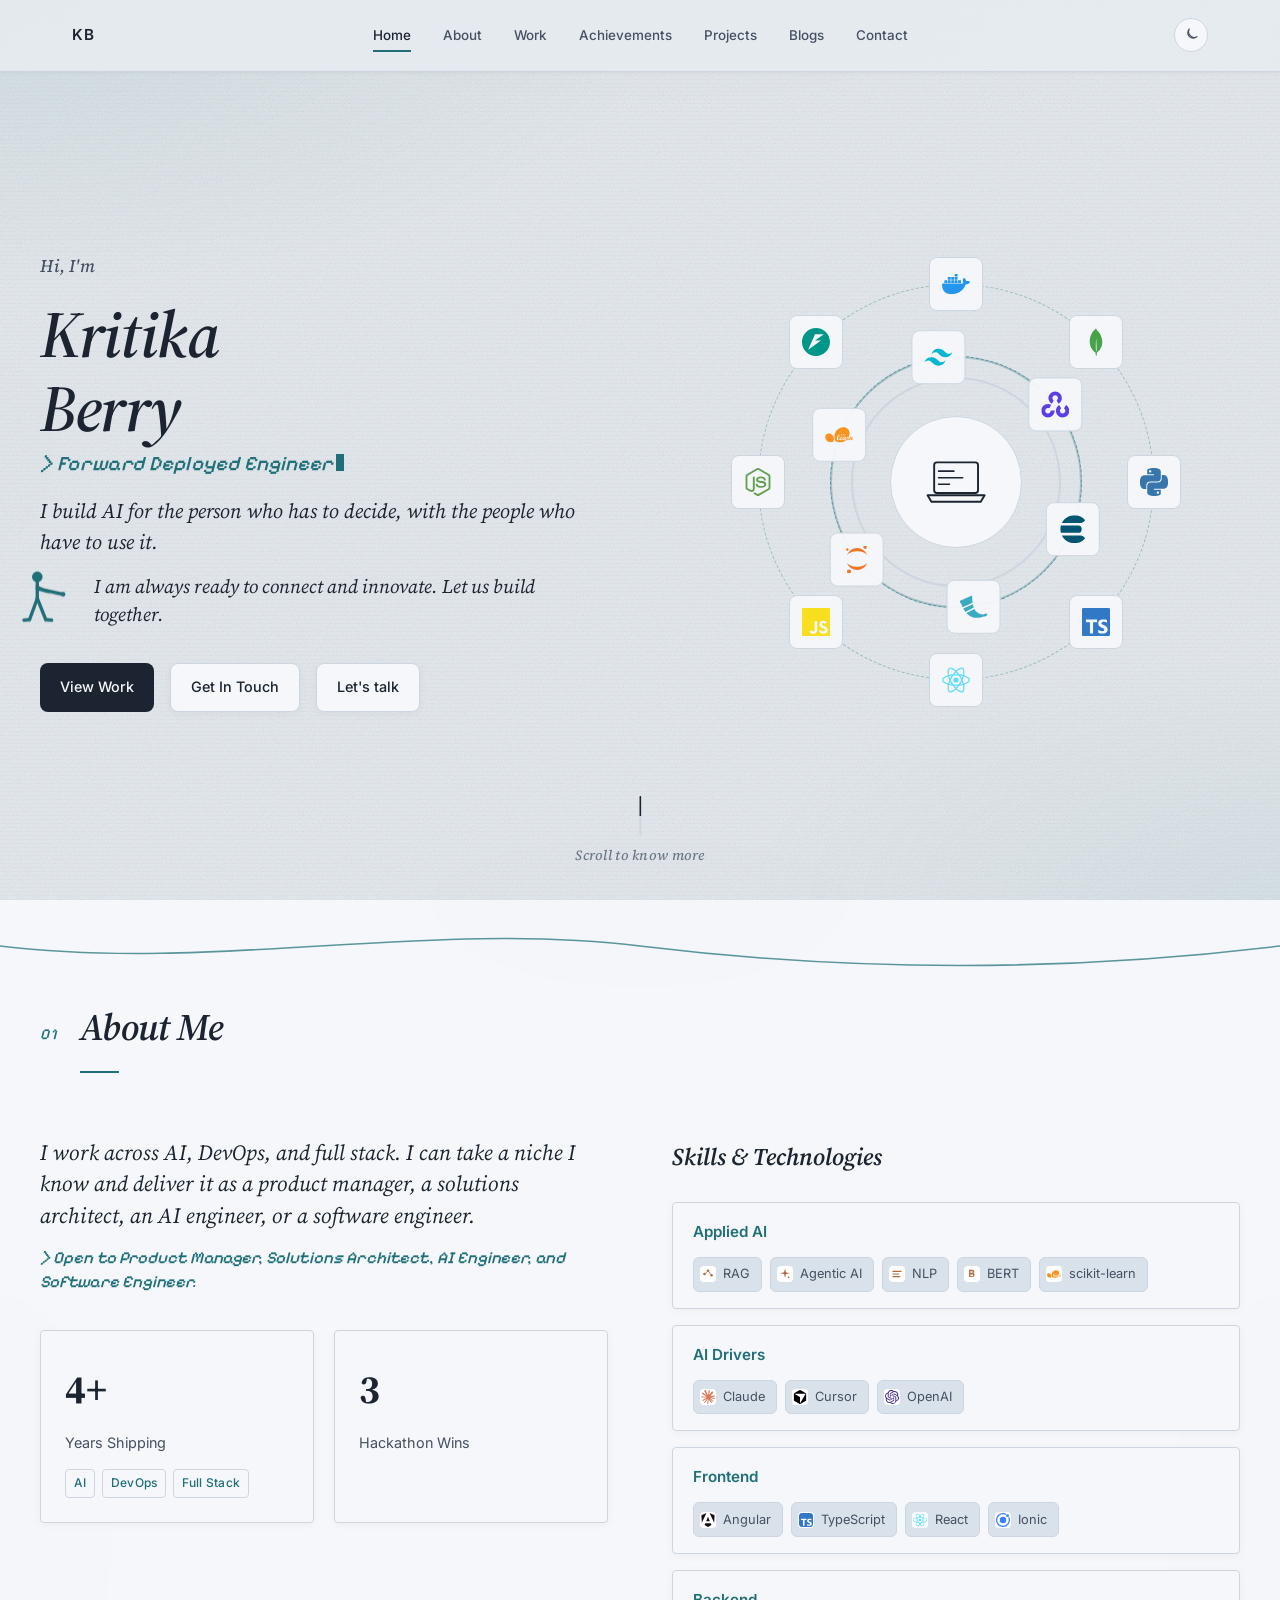
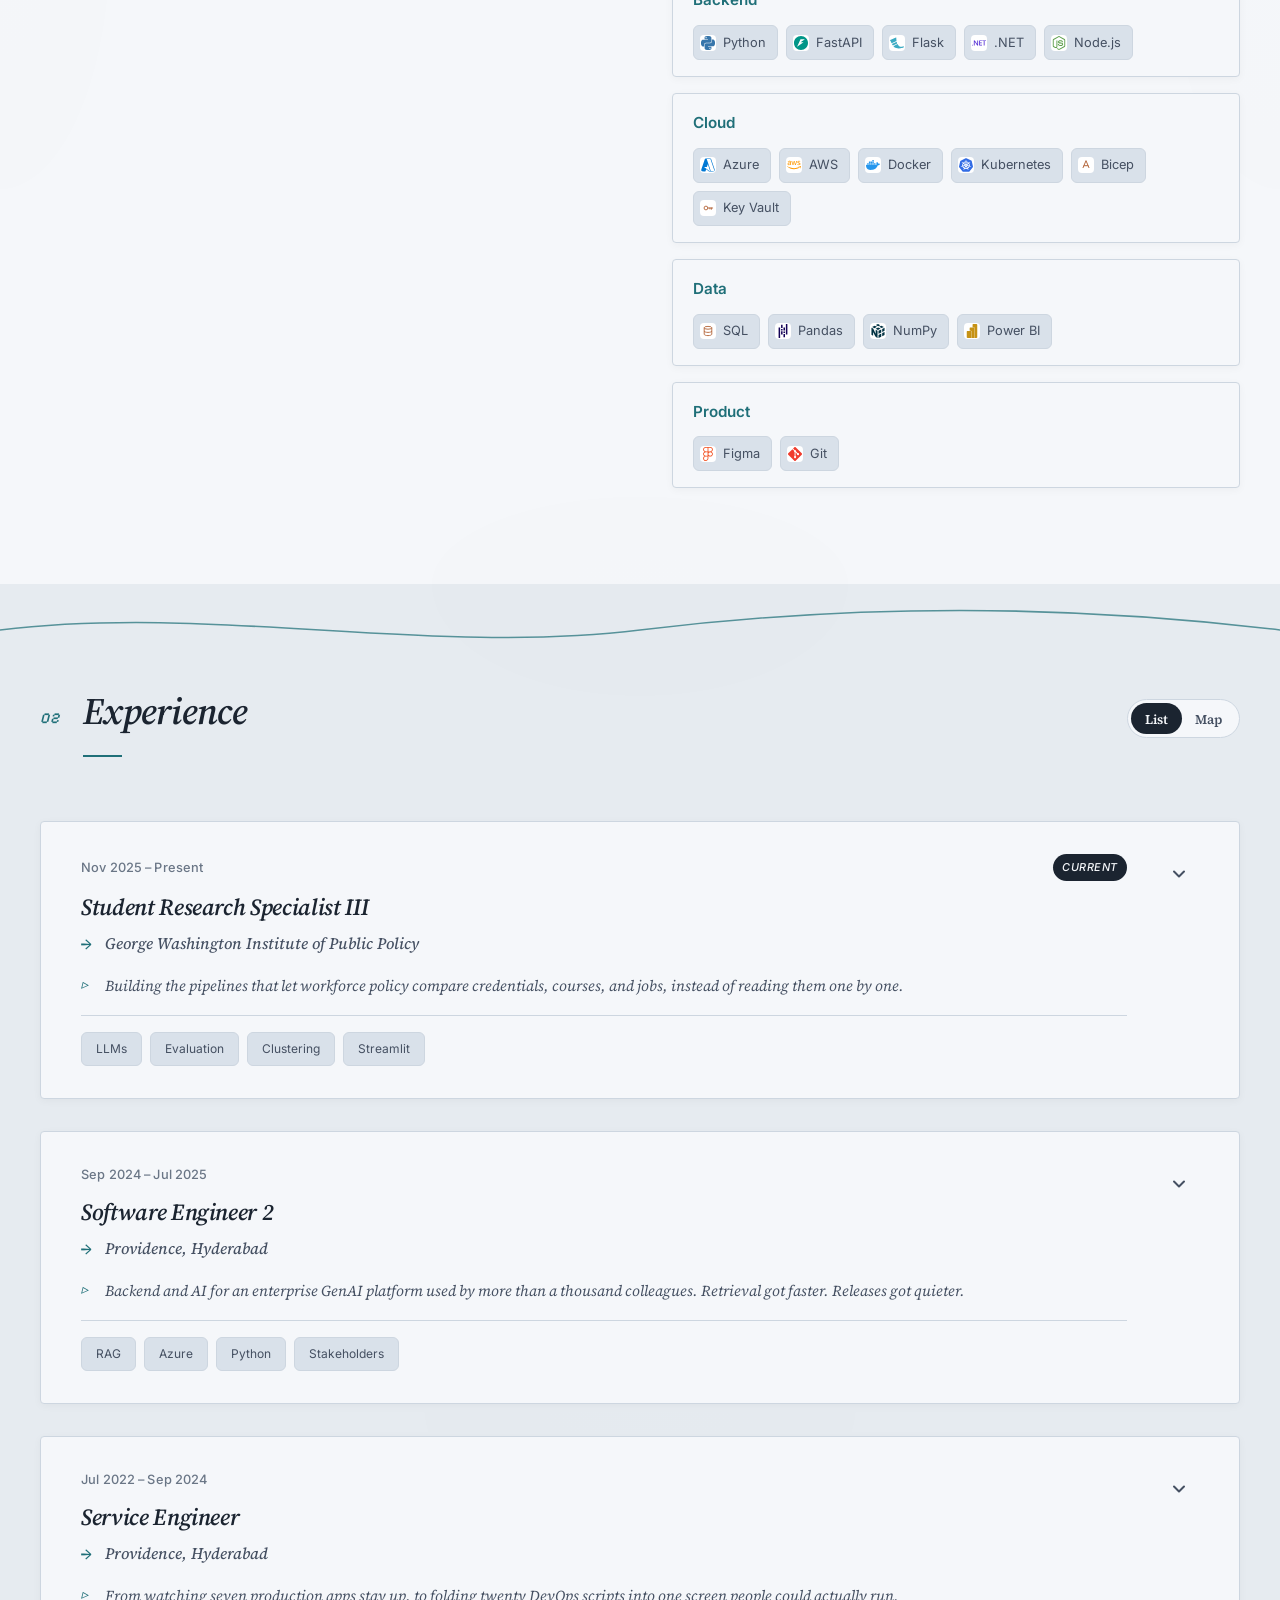
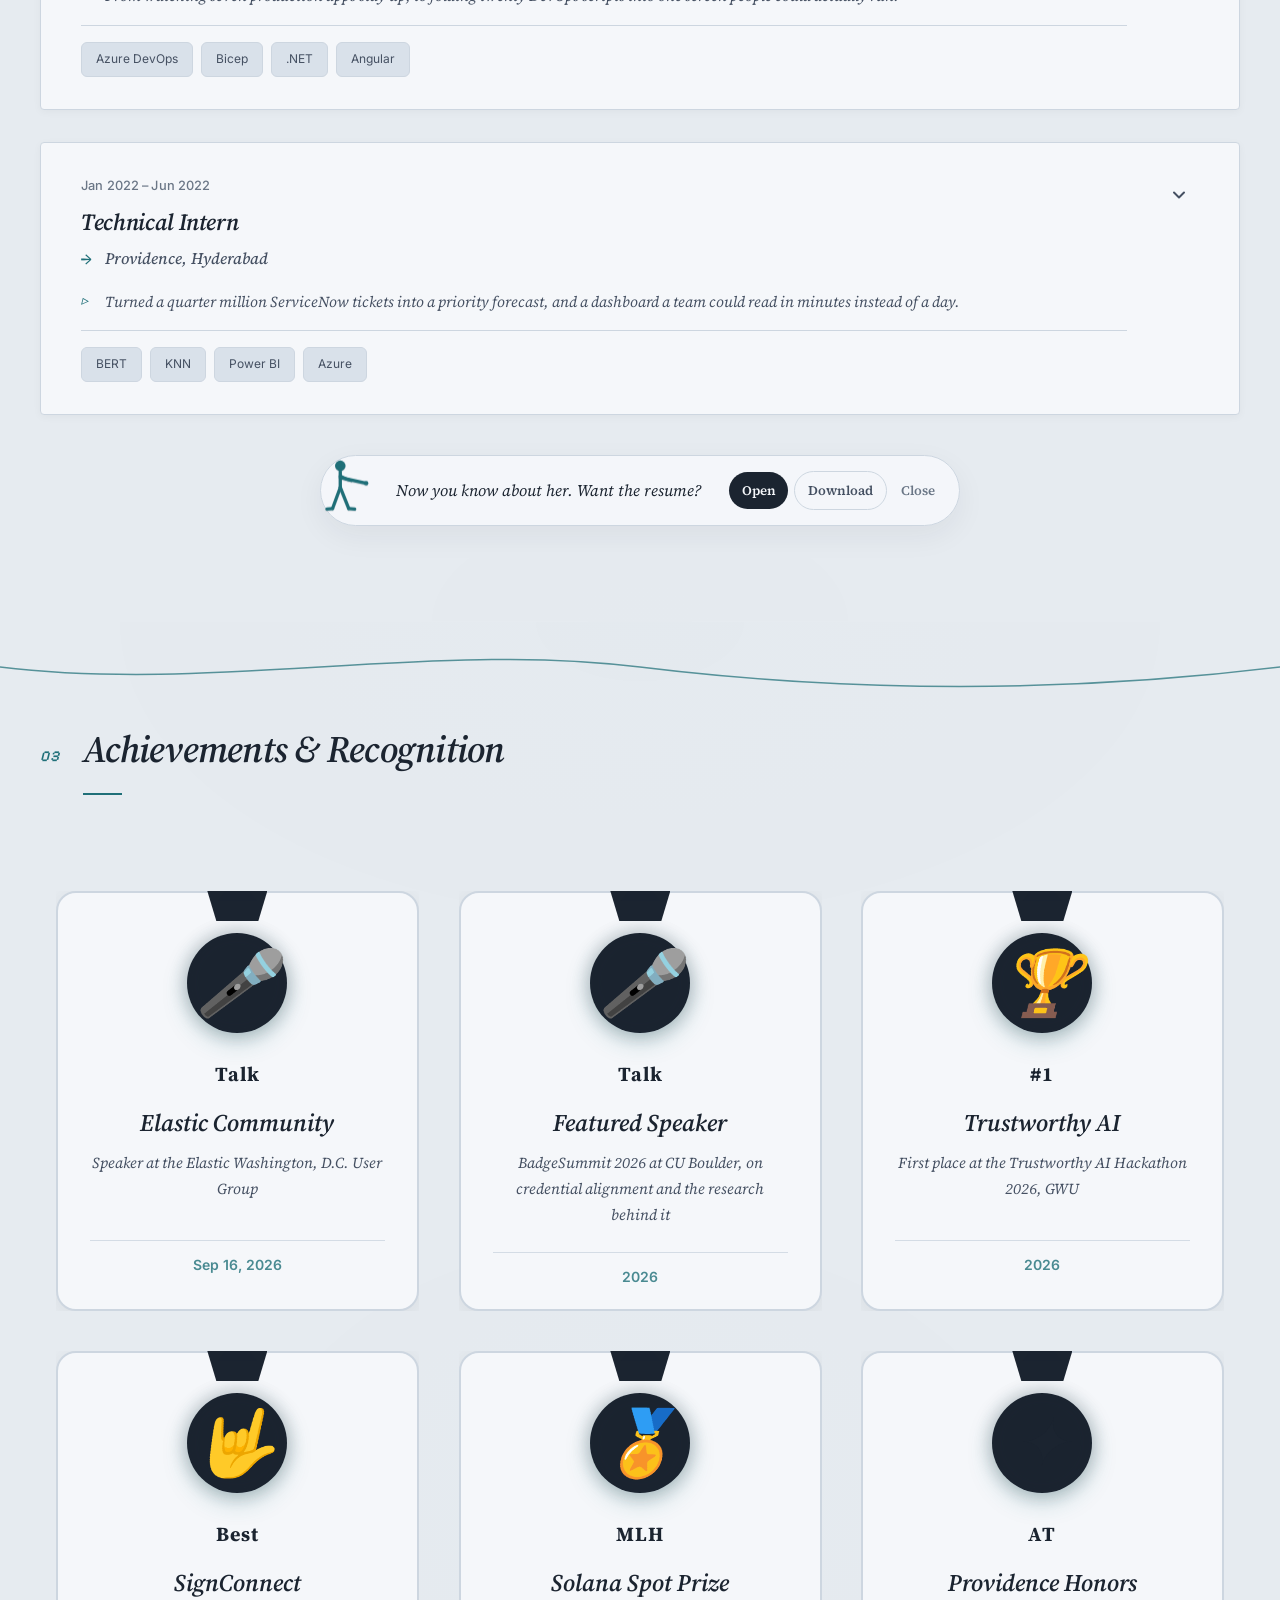
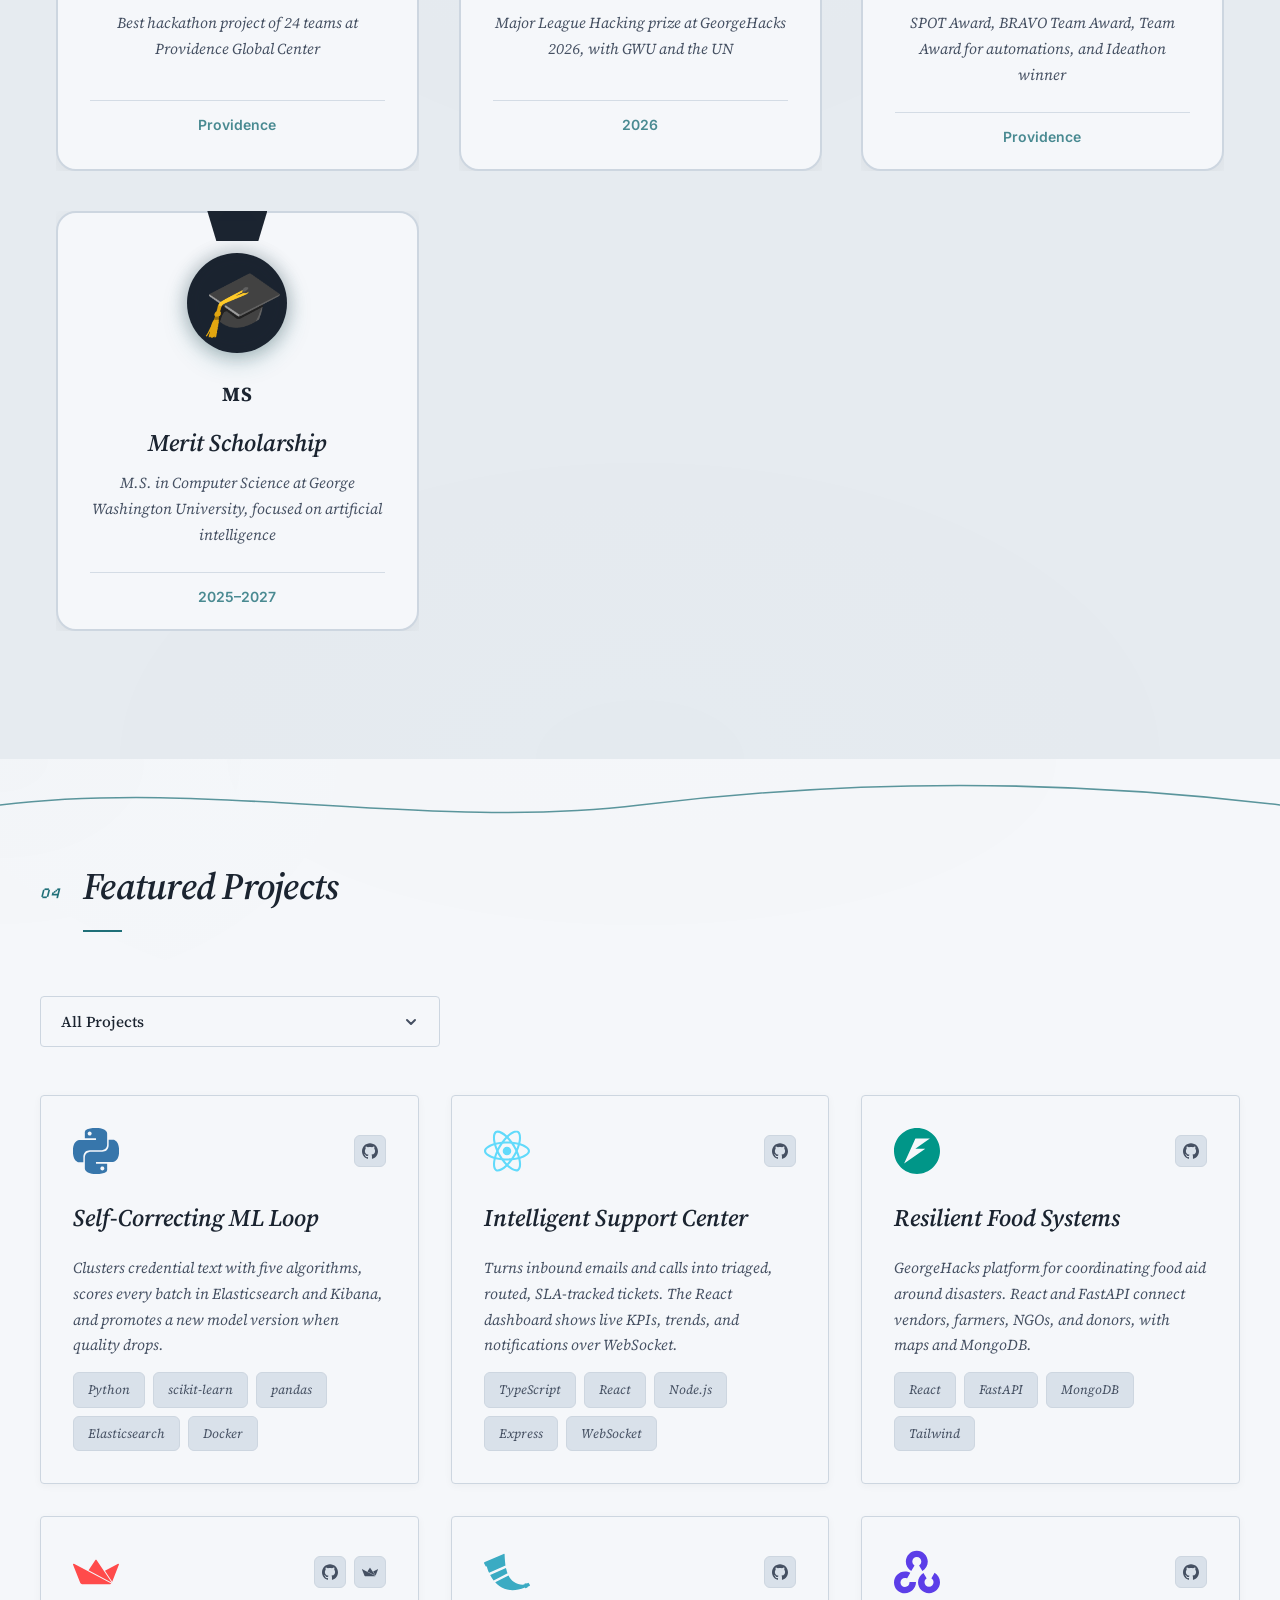
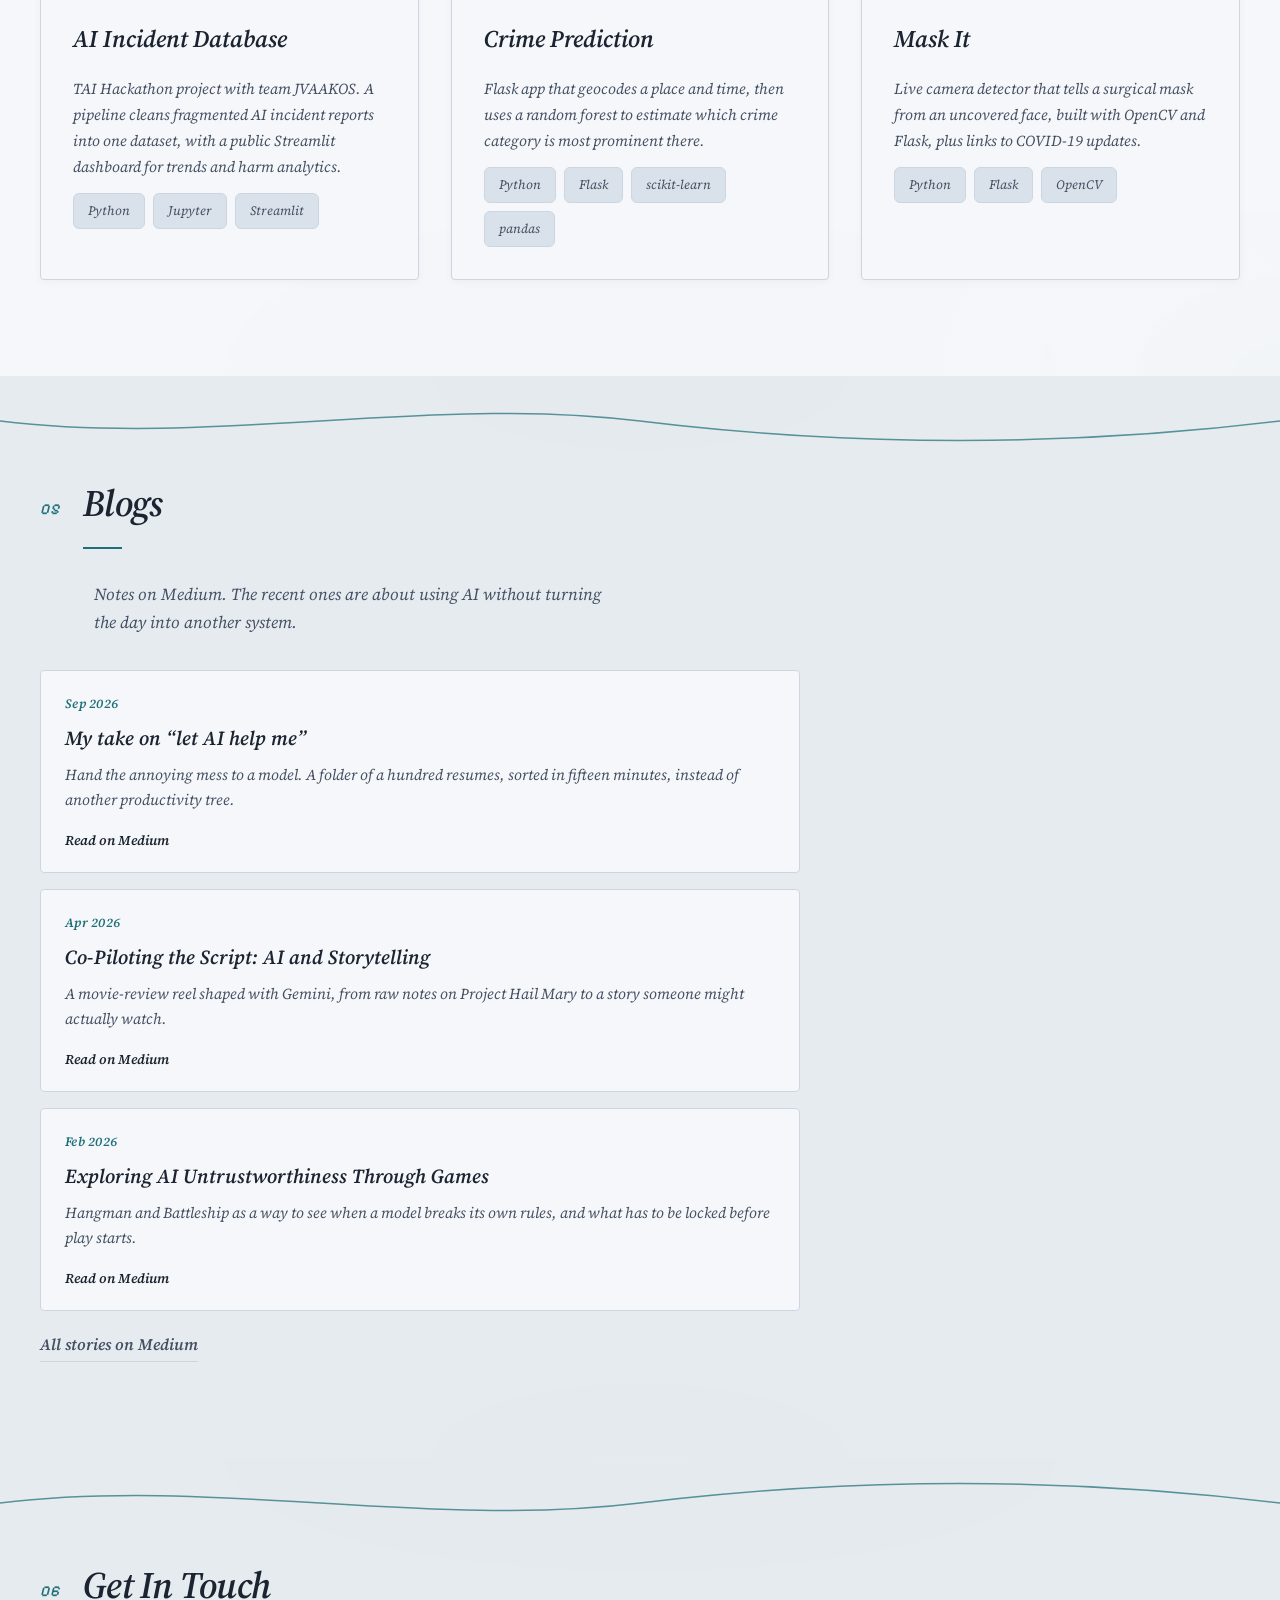
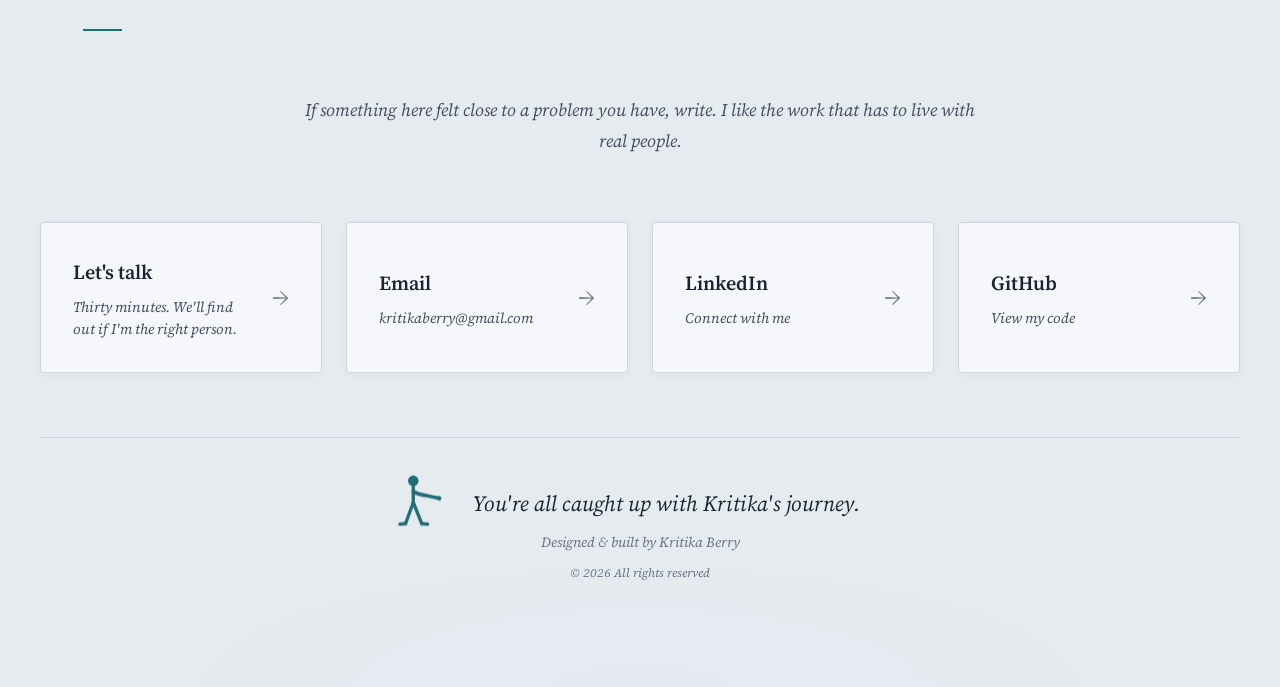
==== commit 4313b193: "Give the portfolio a cooler software look and a clearer first impression. Co-authored-by: Cursor <cu" ====
--- a/index.html
+++ b/index.html
@@ -10,17 +10,33 @@
         if (theme === 'dark' || theme === 'light') {
           document.documentElement.setAttribute('data-theme', theme);
         }
+        var reduceMotion = window.matchMedia('(prefers-reduced-motion: reduce)').matches;
+        if (!reduceMotion && !localStorage.getItem('kb-name-glitch')) {
+          document.documentElement.classList.add('name-boot');
+        }
       } catch (e) {}
     })();
   </script>
   <title>Kritika Berry | AI &amp; Full-Stack Engineer</title>
   <meta name="description" content="Kritika Berry turns ambiguous problems into AI systems that run in production. Forward deployed engineering, product sense, and the work of shipping with real users.">
+  <link rel="icon" href="favicon.svg" type="image/svg+xml">
   <link rel="stylesheet" href="styles.css">
   <link rel="preconnect" href="https://fonts.googleapis.com">
   <link rel="preconnect" href="https://fonts.gstatic.com" crossorigin>
-  <link href="https://fonts.googleapis.com/css2?family=Fraunces:ital,opsz,wght@1,9..144,460;1,9..144,560&family=Inter:wght@300;400;500;600;700&family=Space+Grotesk:wght@400;500;600;700&display=swap" rel="stylesheet">
+  <link href="https://fonts.googleapis.com/css2?family=Inter:wght@400;500;600&family=Pixelify+Sans:ital,wght@0,400;1,400;1,500&family=Source+Serif+4:ital,opsz,wght@0,8..60,400;0,8..60,600;1,8..60,400;1,8..60,500;1,8..60,600&display=swap" rel="stylesheet">
 </head>
 <body>
+  <svg class="name-glitch-filter" aria-hidden="true" focusable="false">
+    <filter id="kb-name-glitch" x="-12%" y="-25%" width="124%" height="150%">
+      <feTurbulence type="fractalNoise" baseFrequency="0.008 0.45" numOctaves="1" seed="4" result="noise">
+        <animate attributeName="baseFrequency" values="0.012 0.7;0.006 0.28;0.001 0.02" dur="2.8s" fill="freeze" calcMode="spline" keySplines="0.22 0.8 0.2 1;0.16 1 0.3 1"/>
+      </feTurbulence>
+      <feColorMatrix in="noise" type="matrix" values="1 0 0 0 0  0 0 0 0 0  0 0 0 0 0  0 0 0 1 0" result="shift"/>
+      <feDisplacementMap in="SourceGraphic" in2="shift" scale="7" xChannelSelector="R" yChannelSelector="G">
+        <animate attributeName="scale" values="3;1;0" dur="2.8s" fill="freeze" calcMode="spline" keySplines="0.22 0.8 0.2 1;0.16 1 0.3 1"/>
+      </feDisplacementMap>
+    </filter>
+  </svg>
   <!-- Navigation -->
   <nav class="nav">
     <div class="nav-container">
@@ -54,9 +70,9 @@
       <div class="hero-content">
         <div class="hero-greeting">Hi, I'm</div>
         <h1 class="hero-name">
-          <span class="name-first">Kritika</span>
+          <span class="name-first"><span class="name-word">Kritika</span></span>
           <span class="name-last">
-            Berry
+            <span class="name-word">Berry</span>
             <span class="hats-inline">
               <span class="hat-wrapper-inline">
                 <span class="hat-inline hat-inline-active" data-role="Forward Deployed Engineer">🧭</span>
@@ -65,16 +81,17 @@
                 <span class="hat-inline" data-role="Research Specialist">📜</span>
               </span>
               <span class="role-inline">
+                <span class="role-prompt" aria-hidden="true">&gt;</span>
                 <span class="current-role-inline">Forward Deployed Engineer</span>
               </span>
             </span>
           </span>
         </h1>
         <p class="hero-description">
-          I turn ambiguous problems into AI systems that run in production,
-          built with the people who have to use them.
+          I build AI for the person who has to decide,
+          with the people who have to use it.
         </p>
-        <p class="hero-invite line-push" id="heroInvite" data-push="scroll" data-guide>
+        <p class="hero-invite line-push" id="heroInvite" data-guide>
           <span class="line-push-text">I am always ready to connect and innovate. Let us build together.</span>
         </p>
         <div class="hero-actions">
@@ -112,8 +129,12 @@
           <div class="avatar-container">
             <div class="avatar-ring"></div>
             <div class="avatar-ring ring-2"></div>
-            <div class="avatar-placeholder">
-              <span>KB</span>
+            <div class="avatar-placeholder avatar-mark" role="img" aria-label="Laptop">
+              <svg class="laptop-icon" viewBox="0 0 64 64" aria-hidden="true" focusable="false">
+                <rect x="12" y="14" width="40" height="28" rx="2.5" fill="none" stroke="currentColor" stroke-width="1.75"/>
+                <path d="M16 22h14M16 28h22M16 34h10" fill="none" stroke="currentColor" stroke-width="1.5" stroke-linecap="round"/>
+                <path d="M6 44h52l-3.5 6H9.5L6 44z" fill="none" stroke="currentColor" stroke-width="1.75" stroke-linejoin="round"/>
+              </svg>
             </div>
           </div>
           </div>
@@ -136,28 +157,22 @@
       <div class="about-content">
         <div class="about-text">
           <p class="about-intro">
-            I stay close to the problem. At Providence that meant moving from machine learning
-            to DevOps to GenAI, picking up the stack in front of me, and shipping with the teams
-            who had to live with it.
+            I work across AI, DevOps, and full stack. I can take a niche I know and deliver it as a product manager, a solutions architect, an AI engineer, or a software engineer.
           </p>
-          <p class="about-detail">
-            I'm now in the M.S. in Computer Science at George Washington University, on a merit
-            scholarship, researching workforce credentials at the George Washington Institute of
-            Public Policy. The question under the work is simple: does this help someone decide,
-            or does it only look finished?
-          </p>
+          <p class="about-open"><span aria-hidden="true">&gt;</span> Open to Product Manager, Solutions Architect, AI Engineer, and Software Engineer.</p>
           <div class="about-stats">
             <div class="stat-item">
-              <div class="stat-number" data-suffix="+">3</div>
+              <div class="stat-number" data-suffix="+">4+</div>
               <div class="stat-label">Years Shipping</div>
+              <div class="stat-kpis">
+                <span>AI</span>
+                <span>DevOps</span>
+                <span>Full Stack</span>
+              </div>
             </div>
             <div class="stat-item">
               <div class="stat-number">3</div>
               <div class="stat-label">Hackathon Wins</div>
-            </div>
-            <div class="stat-item">
-              <div class="stat-number">25</div>
-              <div class="stat-label">Public Repos</div>
             </div>
           </div>
         </div>
@@ -1107,6 +1122,22 @@
             <div class="badge-icon">🎤</div>
             <div class="badge-content">
               <div class="badge-rank">Talk</div>
+              <h3 class="badge-title">Elastic Community</h3>
+              <p class="badge-description">Speaker at the Elastic Washington, D.C. User Group</p>
+              <div class="badge-detail">
+                <p>Dashboards to Decisions: a self-correcting ML loop with Elastic Observability</p>
+              </div>
+              <div class="badge-date">Sep 16, 2026</div>
+            </div>
+          </div>
+          <div class="badge-shine"></div>
+        </div>
+        <div class="achievement-badge">
+          <div class="badge-ribbon ribbon-top"></div>
+          <div class="badge-body">
+            <div class="badge-icon">🎤</div>
+            <div class="badge-content">
+              <div class="badge-rank">Talk</div>
               <h3 class="badge-title">Featured Speaker</h3>
               <p class="badge-description">BadgeSummit 2026 at CU Boulder, on credential alignment and the research behind it</p>
               <div class="badge-detail">
@@ -1243,7 +1274,6 @@
             Clusters credential text with five algorithms, scores every batch in Elasticsearch and Kibana,
             and promotes a new model version when quality drops.
           </p>
-          <p class="project-impact line-push"><span class="line-push-text">So a model can notice when it is slipping, and correct itself.</span></p>
           <div class="project-tech">
             <span>Python</span>
             <span>scikit-learn</span>
@@ -1264,7 +1294,6 @@
             Turns inbound emails and calls into triaged, routed, SLA-tracked tickets.
             The React dashboard shows live KPIs, trends, and notifications over WebSocket.
           </p>
-          <p class="project-impact line-push"><span class="line-push-text">So a support lead can see friction before it becomes a backlog.</span></p>
           <div class="project-tech">
             <span>TypeScript</span>
             <span>React</span>
@@ -1285,7 +1314,6 @@
             GeorgeHacks platform for coordinating food aid around disasters.
             React and FastAPI connect vendors, farmers, NGOs, and donors, with maps and MongoDB.
           </p>
-          <p class="project-impact line-push"><span class="line-push-text">So food aid can move before, during, and after a disaster.</span></p>
           <div class="project-tech">
             <span>React</span>
             <span>FastAPI</span>
@@ -1306,7 +1334,6 @@
             TAI Hackathon project with team JVAAKOS. A pipeline cleans fragmented AI incident reports
             into one dataset, with a public Streamlit dashboard for trends and harm analytics.
           </p>
-          <p class="project-impact line-push"><span class="line-push-text">So a policy reader can study incidents as a record, not a pile of reports.</span></p>
           <div class="project-tech">
             <span>Python</span>
             <span>Jupyter</span>
@@ -1325,7 +1352,6 @@
             Flask app that geocodes a place and time, then uses a random forest
             to estimate which crime category is most prominent there.
           </p>
-          <p class="project-impact line-push"><span class="line-push-text">So a place and a time can be read as a pattern.</span></p>
           <div class="project-tech">
             <span>Python</span>
             <span>Flask</span>
@@ -1345,7 +1371,6 @@
             Live camera detector that tells a surgical mask from an uncovered face,
             built with OpenCV and Flask, plus links to COVID-19 updates.
           </p>
-          <p class="project-impact line-push"><span class="line-push-text">So a public entrance can tell whether a mask is on.</span></p>
           <div class="project-tech">
             <span>Python</span>
             <span>Flask</span>
--- a/styles.css
+++ b/styles.css
@@ -6,52 +6,60 @@
 }
 
 :root {
-  --color-bg: #F6F1EA;
-  --color-surface: #FFFCF8;
-  --color-surface-elevated: #F3EBE3;
-  --color-text-primary: #2A2118;
-  --color-text-secondary: #5C4636;
-  --color-text-tertiary: #8A7362;
-  --color-accent: #B5683D;
-  --color-accent-hover: #9A5632;
-  --color-border: #E7D7C8;
-  --gradient-accent: linear-gradient(135deg, #C9845A 0%, #B5683D 100%);
-  --accent-rgb: 181, 104, 61;
-  --accent-soft-rgb: 201, 132, 90;
-  --ink-rgb: 42, 33, 24;
-  --nav-bg: rgba(246, 241, 234, 0.9);
-  --glass: rgba(255, 252, 248, 0.9);
-  --orb-bg: rgba(255, 252, 248, 0.94);
-  --label-bg: #2A2118;
-  --label-text: #FFFCF8;
+  --color-bg: #E6EBF0;
+  --color-surface: #F5F7FA;
+  --color-surface-elevated: #D9E1EA;
+  --color-text-primary: #1B2430;
+  --color-text-secondary: #455062;
+  --color-text-tertiary: #6A7686;
+  --color-accent: #1F6F78;
+  --color-accent-hover: #185860;
+  --color-on-accent: #F5F7FA;
+  --color-border: #CDD6E0;
+  --gradient-accent: #1B2430;
+  --accent-rgb: 31, 111, 120;
+  --accent-soft-rgb: 70, 140, 148;
+  --ink-rgb: 27, 36, 48;
+  --nav-bg: rgba(230, 235, 240, 0.9);
+  --glass: rgba(245, 247, 250, 0.94);
+  --orb-bg: rgba(245, 247, 250, 0.96);
+  --label-bg: #1B2430;
+  --label-text: #F5F7FA;
+  --grain-opacity: 0.22;
+  --grain-blend: multiply;
   color-scheme: light;
-  --font-primary: 'Inter', -apple-system, BlinkMacSystemFont, sans-serif;
-  --font-display: 'Space Grotesk', sans-serif;
-  --font-serif: 'Fraunces', Georgia, serif;
+  --font-primary: 'Source Serif 4', Georgia, 'Times New Roman', serif;
+  --font-display: 'Source Serif 4', Georgia, 'Times New Roman', serif;
+  --font-serif: 'Source Serif 4', Georgia, 'Times New Roman', serif;
+  --font-ui: 'Inter', -apple-system, BlinkMacSystemFont, sans-serif;
   --transition: all 0.3s cubic-bezier(0.4, 0, 0.2, 1);
-  --radius: 12px;
+  --radius: 4px;
   --spacing: 1rem;
+  --flow: 0;
 }
 
 [data-theme="dark"] {
-  --color-bg: #161311;
-  --color-surface: #211C19;
-  --color-surface-elevated: #2C2521;
-  --color-text-primary: #F4EFE8;
-  --color-text-secondary: #D7C7B8;
-  --color-text-tertiary: #A89484;
-  --color-accent: #E2A36A;
-  --color-accent-hover: #F0BC88;
-  --color-border: #3C322C;
-  --gradient-accent: linear-gradient(135deg, #C9845A 0%, #9A5632 100%);
-  --accent-rgb: 226, 163, 106;
-  --accent-soft-rgb: 196, 132, 78;
+  --color-bg: #12161C;
+  --color-surface: #1A2028;
+  --color-surface-elevated: #242C36;
+  --color-text-primary: #E8EEF4;
+  --color-text-secondary: #B4C0CE;
+  --color-text-tertiary: #8B99A8;
+  --color-accent: #7EBEB6;
+  --color-accent-hover: #9AD0C8;
+  --color-on-accent: #12161C;
+  --color-border: #2E3844;
+  --gradient-accent: #E8EEF4;
+  --accent-rgb: 126, 190, 182;
+  --accent-soft-rgb: 90, 150, 155;
   --ink-rgb: 0, 0, 0;
-  --nav-bg: rgba(22, 19, 17, 0.9);
-  --glass: rgba(33, 28, 25, 0.92);
-  --orb-bg: rgba(44, 37, 33, 0.96);
-  --label-bg: #F4EFE8;
-  --label-text: #211C19;
+  --nav-bg: rgba(18, 22, 28, 0.92);
+  --glass: rgba(26, 32, 40, 0.94);
+  --orb-bg: rgba(36, 44, 54, 0.96);
+  --label-bg: #E8EEF4;
+  --label-text: #12161C;
+  --grain-opacity: 0.2;
+  --grain-blend: overlay;
   color-scheme: dark;
 }
 
@@ -61,9 +69,10 @@
 
 body {
   font-family: var(--font-primary);
-  background: transparent;
+  font-style: italic;
+  background: var(--color-bg);
   color: var(--color-text-primary);
-  line-height: 1.6;
+  line-height: 1.7;
   overflow-x: hidden;
   -webkit-font-smoothing: antialiased;
   -moz-osx-font-smoothing: grayscale;
@@ -71,68 +80,28 @@
   min-height: 100vh;
 }
 
-/* Sleek Pattern Background System */
 body::before {
   content: '';
   position: fixed;
-  top: 0;
-  left: 0;
-  right: 0;
-  bottom: 0;
-  width: 100%;
-  height: 100%;
-  background: var(--color-bg);
-  background-image: 
-    /* Sleek diagonal mesh pattern */
-    repeating-linear-gradient(
-      45deg,
-      transparent,
-      transparent 39px,
-      rgba(var(--accent-rgb), 0.015) 39px,
-      rgba(var(--accent-rgb), 0.015) 40px
-    ),
-    repeating-linear-gradient(
-      -45deg,
-      transparent,
-      transparent 39px,
-      rgba(var(--accent-soft-rgb), 0.015) 39px,
-      rgba(var(--accent-soft-rgb), 0.015) 40px
-    );
-  background-size: 
-    40px 40px,
-    40px 40px;
-  background-position: 
-    0 0,
-    0 0;
-  background-repeat: repeat;
+  inset: 0;
   pointer-events: none;
   z-index: -2;
-  opacity: 1;
+  opacity: var(--grain-opacity);
+  mix-blend-mode: var(--grain-blend);
+  background-image: url("data:image/svg+xml,%3Csvg xmlns='http://www.w3.org/2000/svg' width='180' height='180'%3E%3Cfilter id='n'%3E%3CfeTurbulence type='fractalNoise' baseFrequency='0.85' numOctaves='4' stitchTiles='stitch'/%3E%3C/filter%3E%3Crect width='100%25' height='100%25' filter='url(%23n)'/%3E%3C/svg%3E");
+  background-size: 180px 180px;
 }
 
 body::after {
   content: '';
   position: fixed;
-  top: 0;
-  left: 0;
-  right: 0;
-  bottom: 0;
-  width: 100%;
-  height: 100%;
-  background-image: 
-    /* Sleek gradient overlay */
-    radial-gradient(ellipse 120% 70% at 0% 0%, rgba(var(--accent-rgb), 0.025) 0%, transparent 55%),
-    radial-gradient(ellipse 120% 70% at 100% 100%, rgba(var(--accent-soft-rgb), 0.025) 0%, transparent 55%);
-  background-size: 
-    1400px 900px,
-    1400px 900px;
-  background-position: 
-    0% 0%,
-    100% 100%;
-  background-repeat: no-repeat;
+  inset: 0;
   pointer-events: none;
   z-index: -1;
-  opacity: 1;
+  background-image:
+    radial-gradient(ellipse 90% 55% at 0% 0%, rgba(var(--accent-rgb), 0.09), transparent 58%),
+    radial-gradient(ellipse 70% 45% at 100% 100%, rgba(var(--accent-soft-rgb), 0.08), transparent 60%),
+    repeating-linear-gradient(0deg, rgba(var(--ink-rgb), 0.015) 0 1px, transparent 1px 4px);
 }
 
 body > * {
@@ -218,13 +187,12 @@
 }
 
 .nav-logo {
-  font-family: var(--font-display);
-  font-size: 1.5rem;
-  font-weight: 700;
-  background: var(--gradient-accent);
-  -webkit-background-clip: text;
-  -webkit-text-fill-color: transparent;
-  background-clip: text;
+  font-family: var(--font-ui);
+  font-style: normal;
+  font-size: 0.95rem;
+  font-weight: 600;
+  letter-spacing: 0.08em;
+  color: var(--color-text-primary);
 }
 
 .nav-links {
@@ -236,8 +204,10 @@
 .nav-link {
   color: var(--color-text-secondary);
   text-decoration: none;
+  font-family: var(--font-ui);
+  font-style: normal;
   font-weight: 500;
-  font-size: 0.9rem;
+  font-size: 0.84rem;
   transition: var(--transition);
   position: relative;
 }
@@ -329,27 +299,83 @@
 
 .hero-name {
   font-family: var(--font-display);
-  font-size: clamp(3rem, 8vw, 6rem);
-  font-weight: 700;
-  line-height: 1.1;
-  margin-bottom: 1.5rem;
+  font-style: italic;
+  font-size: clamp(2.6rem, 6vw, 4.1rem);
+  font-weight: 600;
+  letter-spacing: -0.02em;
+  line-height: 1.12;
+  margin-bottom: 1.25rem;
 }
 
 .name-first {
   display: block;
-  background: var(--gradient-accent);
-  -webkit-background-clip: text;
-  -webkit-text-fill-color: transparent;
-  background-clip: text;
+  color: var(--color-text-primary);
   width: 100%;
 }
 
 .name-last {
-  display: inline-flex;
-  align-items: center;
-  gap: 1rem;
+  display: flex;
+  flex-direction: column;
+  align-items: flex-start;
+  gap: 0.4rem;
   color: var(--color-text-primary);
-  flex-wrap: wrap;
+}
+
+.name-glitch-filter {
+  position: absolute;
+  width: 0;
+  height: 0;
+  overflow: hidden;
+}
+
+.name-word {
+  display: inline-block;
+}
+
+html.name-boot .name-word {
+  animation: name-boot 2.8s cubic-bezier(0.22, 0.8, 0.2, 1) both;
+  filter: url(#kb-name-glitch);
+}
+
+html.name-boot .role-inline {
+  opacity: 0;
+}
+
+@keyframes name-boot {
+  0% {
+    opacity: 0;
+    clip-path: inset(46% 0 48% 0);
+    transform: translateX(0.35%);
+    text-shadow:
+      0.07em 0 0 rgba(var(--accent-rgb), 0.4),
+      -0.05em 0 0 rgba(var(--ink-rgb), 0.16);
+  }
+  30% {
+    opacity: 1;
+    clip-path: inset(6% 0 8% 0);
+    transform: translateX(-0.18%);
+    text-shadow:
+      0.045em 0 0 rgba(var(--accent-rgb), 0.28),
+      -0.03em 0 0 rgba(var(--ink-rgb), 0.1);
+  }
+  55% {
+    opacity: 1;
+    clip-path: inset(0 0 0 0);
+    transform: translateX(0.08%);
+    text-shadow:
+      0.02em 0 0 rgba(var(--accent-rgb), 0.16),
+      -0.015em 0 0 rgba(var(--ink-rgb), 0.06);
+  }
+  72% {
+    clip-path: inset(10% 0 14% 0);
+    transform: translateX(-0.06%);
+  }
+  100% {
+    opacity: 1;
+    clip-path: inset(0 0 0 0);
+    transform: none;
+    text-shadow: none;
+  }
 }
 
 .hero-title {
@@ -362,21 +388,13 @@
 
 /* Inline Hats Animation - Next to Berry */
 .hats-inline {
-  display: inline-flex;
+  display: flex;
   align-items: center;
-  gap: 0.75rem;
-  margin-left: 1rem;
-  vertical-align: middle;
+  margin-left: 0;
 }
 
 .hat-wrapper-inline {
-  position: relative;
-  width: 2.5rem;
-  height: 2.5rem;
-  display: inline-flex;
-  align-items: center;
-  justify-content: center;
-  flex-shrink: 0;
+  display: none;
 }
 
 .hat-inline {
@@ -404,22 +422,48 @@
 
 .role-inline {
   display: inline-flex;
-  align-items: center;
+  align-items: baseline;
+  gap: 0.4rem;
+  max-width: 100%;
   min-height: 1.5rem;
+  font-family: 'Pixelify Sans', ui-monospace, monospace;
+  font-style: italic;
+  font-weight: 500;
+  font-size: 1.28rem;
+  line-height: 1.15;
+  color: var(--color-accent);
+  -webkit-font-smoothing: none;
+  -moz-osx-font-smoothing: grayscale;
+}
+
+.role-prompt {
+  flex-shrink: 0;
 }
 
 .current-role-inline {
-  font-size: 1.1rem;
-  font-weight: 500;
-  background: var(--gradient-accent);
-  -webkit-background-clip: text;
-  -webkit-text-fill-color: transparent;
-  background-clip: text;
-  transition: all 0.8s cubic-bezier(0.16, 1, 0.3, 1);
+  font-family: inherit;
+  font-style: italic;
+  font-size: inherit;
+  font-weight: inherit;
+  color: inherit;
+  letter-spacing: 0.01em;
+  white-space: normal;
+}
+
+.current-role-inline::after {
+  content: '';
   display: inline-block;
-  letter-spacing: 0.01em;
-  white-space: nowrap;
-  opacity: 1;
+  width: 0.42em;
+  height: 0.82em;
+  margin-left: 0.12em;
+  background: currentColor;
+  vertical-align: -0.06em;
+  animation: role-caret 1.05s steps(1) infinite;
+}
+
+@keyframes role-caret {
+  0%, 48% { opacity: 1; }
+  49%, 100% { opacity: 0; }
 }
 
 .title-line {
@@ -433,17 +477,17 @@
 }
 
 .hero-description {
-  font-size: 1.1rem;
-  color: var(--color-text-secondary);
-  line-height: 1.8;
-  max-width: 500px;
+  font-size: 1.28rem;
+  color: var(--color-text-primary);
+  line-height: 1.55;
+  max-width: 36rem;
   margin-bottom: 0.85rem;
 }
 
 .hero-invite {
   font-family: var(--font-serif);
   font-style: italic;
-  font-weight: 460;
+  font-weight: 400;
   font-size: 1.2rem;
   line-height: 1.45;
   color: var(--color-text-primary);
@@ -477,13 +521,14 @@
   position: absolute;
   left: 0;
   top: 50%;
-  width: 38px;
-  height: 48px;
+  width: 54px;
+  height: 66px;
   color: var(--color-accent);
   pointer-events: none;
   z-index: 1;
-  transform: translate3d(calc((var(--push) * 4px) - 22px), -50%, 0);
-  opacity: calc(var(--push) * 1.15);
+  transform: translate3d(calc((var(--push) * 8px) - 30px), -52%, 0);
+  opacity: clamp(0, var(--push) * 1.35, 1);
+  filter: drop-shadow(0 1px 0 rgba(var(--ink-rgb), 0.12));
 }
 
 .guide-svg {
@@ -494,7 +539,7 @@
 
 .guide-svg * {
   stroke: currentColor;
-  stroke-width: 1.85;
+  stroke-width: 2.55;
   stroke-linecap: round;
   stroke-linejoin: round;
   fill: none;
@@ -528,18 +573,18 @@
 }
 
 @keyframes guide-stride-a {
-  0%, 100% { transform: rotate(16deg); }
-  50% { transform: rotate(-18deg); }
+  0%, 100% { transform: rotate(24deg); }
+  50% { transform: rotate(-26deg); }
 }
 
 @keyframes guide-stride-b {
-  0%, 100% { transform: rotate(-16deg); }
-  50% { transform: rotate(18deg); }
+  0%, 100% { transform: rotate(-24deg); }
+  50% { transform: rotate(26deg); }
 }
 
 @keyframes guide-push-arm {
-  0%, 100% { transform: rotate(-4deg); }
-  50% { transform: rotate(5deg); }
+  0%, 100% { transform: rotate(-8deg); }
+  50% { transform: rotate(10deg); }
 }
 
 .guide-arm-push {
@@ -549,7 +594,7 @@
 
 .line-push-text {
   display: block;
-  padding-left: calc(var(--push) * 2.45rem);
+  padding-left: calc(var(--push) * 3.35rem);
   transform: translate3d(calc((1 - var(--push)) * -16px), 0, 0);
   opacity: calc(var(--push) * var(--push));
 }
@@ -577,10 +622,12 @@
 }
 
 .btn {
-  padding: 0.875rem 2rem;
-  border-radius: var(--radius);
-  font-weight: 600;
-  font-size: 0.95rem;
+  padding: 0.7rem 1.25rem;
+  border-radius: 8px;
+  font-family: var(--font-ui);
+  font-style: normal;
+  font-weight: 500;
+  font-size: 0.9rem;
   text-decoration: none;
   transition: var(--transition);
   border: none;
@@ -592,7 +639,7 @@
 
 .btn-primary {
   background: var(--gradient-accent);
-  color: white;
+  color: var(--color-on-accent);
 }
 
 .btn-primary:hover {
@@ -672,7 +719,7 @@
   font-size: 4rem;
   font-weight: 700;
   background: var(--gradient-accent);
-  color: white;
+  color: var(--color-on-accent);
   position: relative;
   z-index: 1;
   box-shadow: 0 10px 40px rgba(var(--accent-rgb), 0.2);
@@ -715,9 +762,27 @@
 }
 
 .orbit-system .avatar-placeholder {
-  width: 148px;
-  height: 148px;
-  font-size: 3rem;
+  width: 132px;
+  height: 132px;
+  font-size: 2.35rem;
+  font-weight: 600;
+  border: none;
+  box-shadow: none;
+}
+
+.avatar-mark {
+  background: var(--color-surface);
+  color: var(--color-text-primary);
+  border: 1.5px solid var(--color-border);
+}
+
+.orbit-system .avatar-mark {
+  border: 1.5px solid var(--color-border);
+}
+
+.laptop-icon {
+  width: 54%;
+  height: 54%;
 }
 
 .orbit-path {
@@ -795,9 +860,9 @@
   align-items: center;
   justify-content: center;
   background: var(--orb-bg);
-  border-radius: 16px;
-  border: 1px solid rgba(var(--accent-rgb), 0.45);
-  box-shadow: 0 8px 22px rgba(var(--ink-rgb), 0.1);
+  border-radius: 8px;
+  border: 1px solid var(--color-border);
+  box-shadow: none;
   transform: rotate(calc(var(--angle) * -1));
   pointer-events: auto;
   cursor: default;
@@ -1032,6 +1097,26 @@
   z-index: 1;
 }
 
+section + section::after {
+  content: '';
+  position: absolute;
+  left: 0;
+  right: 0;
+  top: 1.35rem;
+  height: 48px;
+  pointer-events: none;
+  z-index: 2;
+  background-color: rgba(var(--accent-rgb), 0.72);
+  -webkit-mask: url("data:image/svg+xml,%3Csvg xmlns='http://www.w3.org/2000/svg' viewBox='0 0 1440 64' preserveAspectRatio='none'%3E%3Cpath d='M0 32C240 6 480 58 720 32S1200 6 1440 32' fill='none' stroke='black' stroke-width='1.6' vector-effect='non-scaling-stroke' stroke-linecap='round'/%3E%3C/svg%3E") center / 100% 64px no-repeat;
+  mask: url("data:image/svg+xml,%3Csvg xmlns='http://www.w3.org/2000/svg' viewBox='0 0 1440 64' preserveAspectRatio='none'%3E%3Cpath d='M0 32C240 6 480 58 720 32S1200 6 1440 32' fill='none' stroke='black' stroke-width='1.6' vector-effect='non-scaling-stroke' stroke-linecap='round'/%3E%3C/svg%3E") center / 100% 64px no-repeat;
+  -webkit-mask-position: calc(var(--flow) * 72px) center;
+  mask-position: calc(var(--flow) * 72px) center;
+}
+
+section:nth-of-type(even)::after {
+  transform: scaleY(-1);
+}
+
 .section-container {
   max-width: 1200px;
   margin: 0 auto;
@@ -1046,28 +1131,31 @@
 }
 
 .section-number {
-  font-family: var(--font-display);
-  font-size: 1rem;
-  font-weight: 600;
+  font-family: 'Pixelify Sans', ui-monospace, monospace;
+  font-style: italic;
+  font-size: 0.95rem;
+  font-weight: 500;
+  letter-spacing: 0.04em;
   color: var(--color-accent);
-  opacity: 0.5;
+  -webkit-font-smoothing: none;
 }
 
 .section-title {
   font-family: var(--font-display);
-  font-size: clamp(2rem, 5vw, 3rem);
-  font-weight: 700;
+  font-style: italic;
+  font-size: clamp(1.8rem, 4vw, 2.35rem);
+  font-weight: 600;
+  letter-spacing: -0.02em;
   color: var(--color-text-primary);
 }
 
 .section-title::after {
   content: '';
   display: block;
-  width: 2.25rem;
+  width: 2.4rem;
   height: 2px;
   margin-top: 0.7rem;
   background: var(--color-accent);
-  border-radius: 2px;
 }
 
 /* About Section */
@@ -1114,7 +1202,7 @@
   justify-content: center;
   background: var(--gradient-accent);
   border-radius: 50%;
-  color: white;
+  color: var(--color-on-accent);
   transition: all 0.4s cubic-bezier(0.16, 1, 0.3, 1);
   box-shadow: 0 4px 12px rgba(var(--accent-rgb), 0.3);
 }
@@ -1132,6 +1220,25 @@
   transition: color 0.3s ease;
 }
 
+.skill-tag,
+.tag,
+.exp-date,
+.stat-label,
+.stat-number,
+.exp-switch-btn,
+.category-name,
+.filter-dropdown-toggle,
+.contact-card-title,
+.badge-rank,
+.badge-date,
+.map-pin-name,
+.map-pin-dot,
+.resume-note-link,
+.resume-note-dismiss {
+  font-family: var(--font-ui);
+  font-style: normal;
+}
+
 .about-content {
   display: grid;
   grid-template-columns: 1fr 1fr;
@@ -1140,23 +1247,34 @@
 }
 
 .about-intro {
-  font-size: 1.25rem;
+  font-size: 1.35rem;
   color: var(--color-text-primary);
-  line-height: 1.8;
-  margin-bottom: 1.5rem;
+  line-height: 1.45;
+  margin-bottom: 1rem;
 }
 
 .about-detail {
-  font-size: 1rem;
-  color: var(--color-text-secondary);
-  line-height: 1.8;
-  margin-bottom: 3rem;
+  font-size: 1.125rem;
+  color: var(--color-text-primary);
+  line-height: 1.6;
+  margin-bottom: 1rem;
+}
+
+.about-open {
+  font-family: 'Pixelify Sans', ui-monospace, monospace;
+  font-style: italic;
+  font-weight: 500;
+  font-size: 1.05rem;
+  line-height: 1.4;
+  color: var(--color-accent);
+  margin: 0.4rem 0 2.25rem;
+  -webkit-font-smoothing: none;
 }
 
 .about-stats {
   display: grid;
-  grid-template-columns: repeat(3, 1fr);
-  gap: 2rem;
+  grid-template-columns: repeat(2, minmax(0, 1fr));
+  gap: 1.25rem;
 }
 
 .stat-item {
@@ -1181,6 +1299,25 @@
 .stat-label {
   font-size: 0.9rem;
   color: var(--color-text-secondary);
+}
+
+.stat-kpis {
+  display: flex;
+  flex-wrap: wrap;
+  gap: 0.4rem;
+  margin-top: 0.85rem;
+}
+
+.stat-kpis span {
+  font-family: var(--font-ui);
+  font-style: normal;
+  font-size: 0.75rem;
+  font-weight: 500;
+  letter-spacing: 0.02em;
+  color: var(--color-accent);
+  border: 1px solid var(--color-border);
+  border-radius: var(--radius);
+  padding: 0.2rem 0.5rem;
 }
 
 .skills-title {
@@ -1278,7 +1415,7 @@
 
 .exp-switch-btn.is-active {
   background: var(--gradient-accent);
-  color: #fff;
+  color: var(--color-on-accent);
 }
 
 .exp-switch-btn:focus-visible {
@@ -1374,7 +1511,7 @@
   display: grid;
   place-items: center;
   background: var(--gradient-accent);
-  color: #fff;
+  color: var(--color-on-accent);
   font-family: var(--font-display);
   font-size: 0.7rem;
   font-weight: 700;
@@ -1658,20 +1795,10 @@
 }
 
 .exp-date {
-  font-size: 0.875rem;
-  color: var(--color-accent);
-  font-weight: 600;
-  letter-spacing: 0.5px;
-  display: flex;
-  align-items: center;
-  gap: 0.5rem;
-}
-
-.exp-date::before {
-  content: '●';
-  font-size: 0.5rem;
-  color: var(--color-accent);
-  animation: pulse-dot 2s ease-in-out infinite;
+  font-size: 0.8rem;
+  color: var(--color-text-tertiary);
+  font-weight: 500;
+  letter-spacing: 0.01em;
 }
 
 @keyframes pulse-dot {
@@ -1680,16 +1807,15 @@
 }
 
 .exp-badge {
-  padding: 0.4rem 1rem;
+  padding: 0.25rem 0.6rem;
   background: var(--gradient-accent);
-  color: white;
-  border-radius: 20px;
-  font-size: 0.75rem;
-  font-weight: 700;
+  color: var(--color-on-accent);
+  border-radius: 99px;
+  font-family: var(--font-ui);
+  font-size: 0.68rem;
+  font-weight: 500;
+  letter-spacing: 0.04em;
   text-transform: uppercase;
-  letter-spacing: 0.5px;
-  box-shadow: 0 2px 8px rgba(var(--accent-rgb), 0.3);
-  animation: glow 2s ease-in-out infinite alternate;
 }
 
 @keyframes glow {
@@ -1699,11 +1825,13 @@
 
 .exp-title {
   font-family: var(--font-display);
-  font-size: 1.75rem;
-  font-weight: 700;
+  font-style: italic;
+  font-size: 1.45rem;
+  font-weight: 600;
+  letter-spacing: -0.015em;
   margin-bottom: 0.5rem;
   color: var(--color-text-primary);
-  line-height: 1.2;
+  line-height: 1.25;
   position: relative;
 }
 
@@ -1946,7 +2074,7 @@
 
 .exp-tags .tag:hover {
   border-color: var(--color-accent);
-  color: white;
+  color: var(--color-on-accent);
   transform: translateY(-2px);
   box-shadow: 0 4px 12px rgba(var(--accent-rgb), 0.25);
 }
@@ -2122,7 +2250,7 @@
 
 .filter-option.active {
   background: var(--gradient-accent);
-  color: white;
+  color: var(--color-on-accent);
   font-weight: 500;
 }
 
@@ -2214,7 +2342,7 @@
 .project-link:hover {
   background: var(--color-accent);
   border-color: var(--color-accent);
-  color: white;
+  color: var(--color-on-accent);
   transform: translateY(-2px);
 }
 
@@ -2254,16 +2382,6 @@
   color: var(--color-text-secondary);
   line-height: 1.7;
   margin-bottom: 0.85rem;
-}
-
-.project-impact {
-  font-family: var(--font-serif);
-  font-style: italic;
-  font-weight: 460;
-  font-size: 1.02rem;
-  line-height: 1.45;
-  color: var(--color-text-primary);
-  margin-bottom: 1.35rem;
 }
 
 .project-tech {
@@ -2299,6 +2417,7 @@
 
 .achievement-badge {
   position: relative;
+  overflow: hidden;
   perspective: 1000px;
   cursor: pointer;
   opacity: 0;
@@ -2312,6 +2431,7 @@
 .achievement-badge:nth-child(4) { animation-delay: 0.4s; }
 .achievement-badge:nth-child(5) { animation-delay: 0.5s; }
 .achievement-badge:nth-child(6) { animation-delay: 0.6s; }
+.achievement-badge:nth-child(7) { animation-delay: 0.7s; }
 
 @keyframes badgeEnter {
   to {
@@ -2322,7 +2442,7 @@
 
 .badge-ribbon {
   position: absolute;
-  top: -15px;
+  top: 0;
   left: 50%;
   transform: translateX(-50%);
   width: 60px;
@@ -2738,23 +2858,7 @@
 }
 
 .contact-card-icon {
-  font-size: 2.5rem;
-  width: 60px;
-  height: 60px;
-  display: flex;
-  align-items: center;
-  justify-content: center;
-  border-radius: 12px;
-  background: var(--color-surface-elevated);
-  border: 1px solid var(--color-border);
-  flex-shrink: 0;
-  transition: var(--transition);
-}
-
-.contact-card:hover .contact-card-icon {
-  background: var(--gradient-accent);
-  transform: scale(1.1) rotate(5deg);
-  box-shadow: 0 4px 12px rgba(var(--accent-rgb), 0.3);
+  display: none;
 }
 
 .contact-card-content {
@@ -2798,7 +2902,7 @@
 .journey-close {
   font-family: var(--font-serif);
   font-style: italic;
-  font-weight: 460;
+  font-weight: 400;
   font-size: 1.35rem;
   color: var(--color-text-primary);
   margin: 0 auto 1rem;
@@ -2864,7 +2968,7 @@
 
 .resume-note-link {
   background: var(--gradient-accent);
-  color: white;
+  color: var(--color-on-accent);
 }
 
 .resume-note-download {
@@ -2884,19 +2988,7 @@
 }
 
 /* Responsive */
-@media (max-width: 768px) {
-  .section-header {
-    flex-wrap: wrap;
-  }
-
-  .exp-switch {
-    margin-left: 0;
-  }
-
-  .journey-layout {
-    gap: 1rem;
-  }
-
+@media (max-width: 980px) {
   .nav-links {
     display: none;
     position: absolute;
@@ -2918,6 +3010,42 @@
   .nav-toggle {
     display: flex;
   }
+}
+
+@media (max-width: 768px) {
+  .section-header {
+    flex-wrap: wrap;
+  }
+
+  .exp-switch {
+    margin-left: 0;
+  }
+
+  .journey-layout {
+    gap: 1rem;
+  }
+
+  .nav-links {
+    display: none;
+    position: absolute;
+    top: 100%;
+    left: 0;
+    right: 0;
+    flex-direction: column;
+    gap: 0.15rem;
+    padding: 0.35rem 1.5rem 1rem;
+    background: var(--nav-bg);
+    border-bottom: 1px solid var(--color-border);
+    backdrop-filter: blur(20px);
+  }
+
+  .nav-links.active {
+    display: flex;
+  }
+
+  .nav-toggle {
+    display: flex;
+  }
 
   .hero-container {
     grid-template-columns: 1fr;
@@ -2976,11 +3104,25 @@
   }
 
   .current-role-inline {
-    font-size: 0.95rem;
+    font-size: 1.05rem;
   }
 
   .hero-visual {
-    order: -1;
+    order: 0;
+  }
+
+  .orbit-system {
+    --orbit-size: 280px;
+  }
+
+  .orbit-stage {
+    --outer-r: 108px;
+    --inner-r: 68px;
+    --orb: 40px;
+  }
+
+  .hero-visual {
+    margin-top: 0.5rem;
   }
 
   .about-content {
@@ -3115,9 +3257,42 @@
     display: block;
     margin: 0.5rem 0;
   }
-
-  .title-separator {
-    display: none;
+}
+
+@media (max-width: 480px) {
+  .hero {
+    padding: 6.2rem 1.1rem 3rem;
+  }
+
+  section {
+    padding: 4.25rem 1.1rem;
+  }
+
+  .hero-name {
+    font-size: clamp(2.15rem, 11vw, 3rem);
+  }
+
+  .hero-description {
+    font-size: 1.12rem;
+  }
+
+  .role-inline {
+    font-size: 1.05rem;
+  }
+
+  .hero-actions .btn {
+    padding: 0.65rem 0.85rem;
+    font-size: 0.84rem;
+  }
+
+  .line-push-guide {
+    width: 42px;
+    height: 52px;
+    transform: translate3d(0, -52%, 0);
+  }
+
+  .line-push-text {
+    padding-left: 2.7rem;
   }
 }
 
@@ -3134,8 +3309,22 @@
   .avatar-ring,
   .guide-leg,
   .guide-arm-push,
-  .map-route {
+  .map-route,
+  .current-role-inline::after,
+  html.name-boot .name-word {
     animation: none;
+  }
+
+  html.name-boot .name-word {
+    filter: none;
+    clip-path: none;
+    transform: none;
+    text-shadow: none;
+    opacity: 1;
+  }
+
+  html.name-boot .role-inline {
+    opacity: 1;
   }
 
   .line-push,
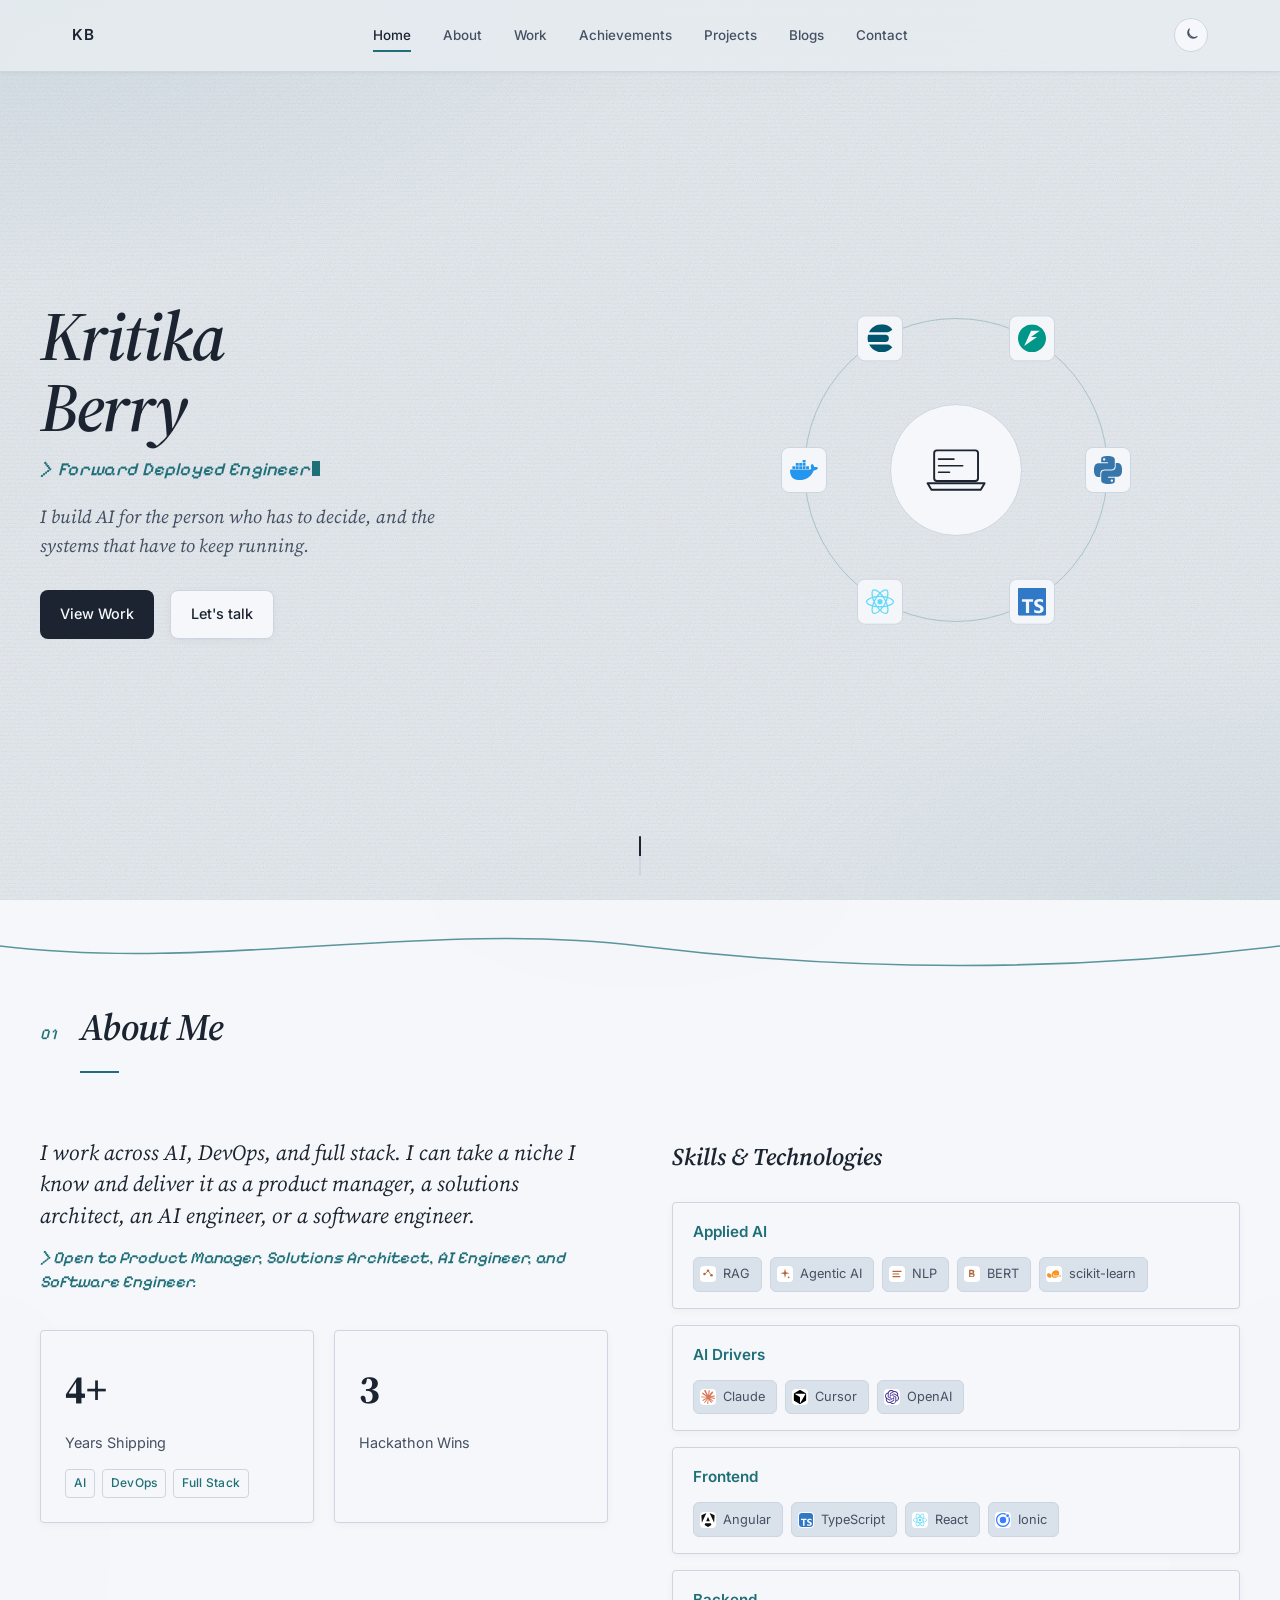
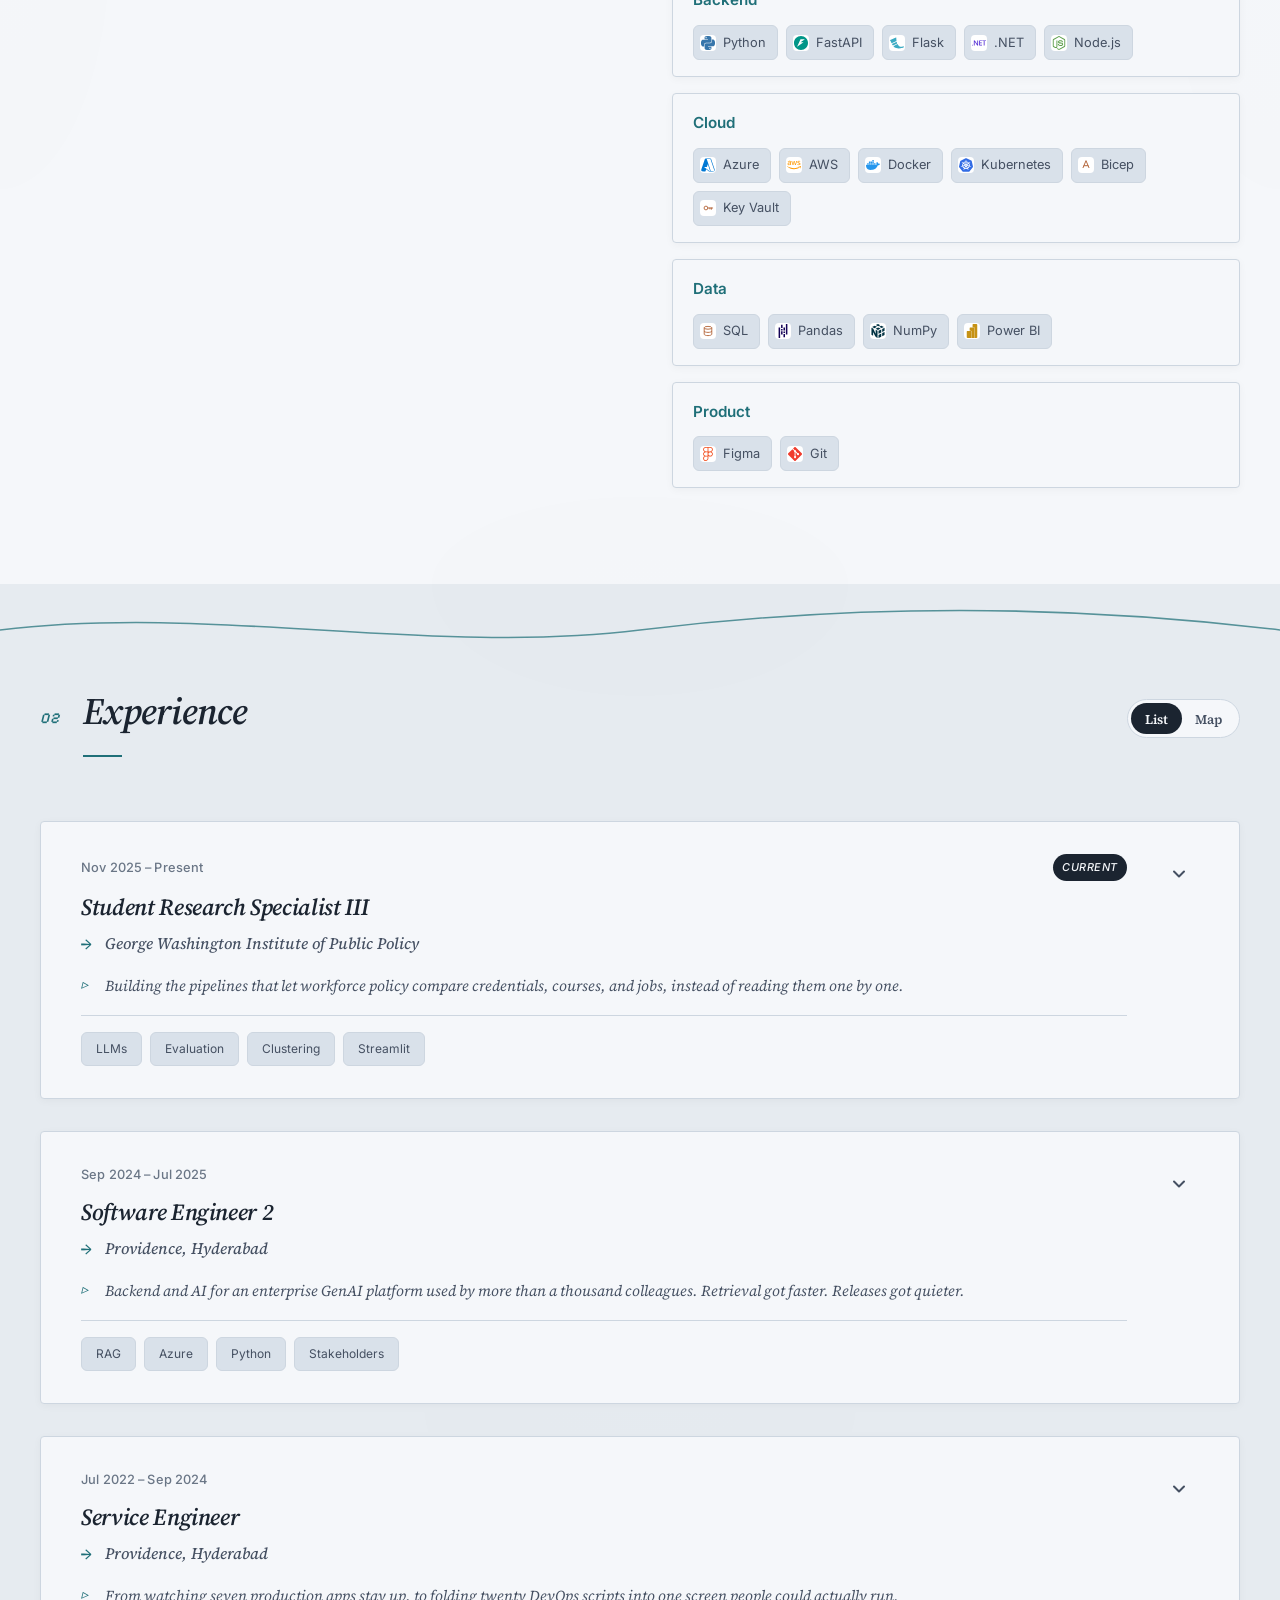
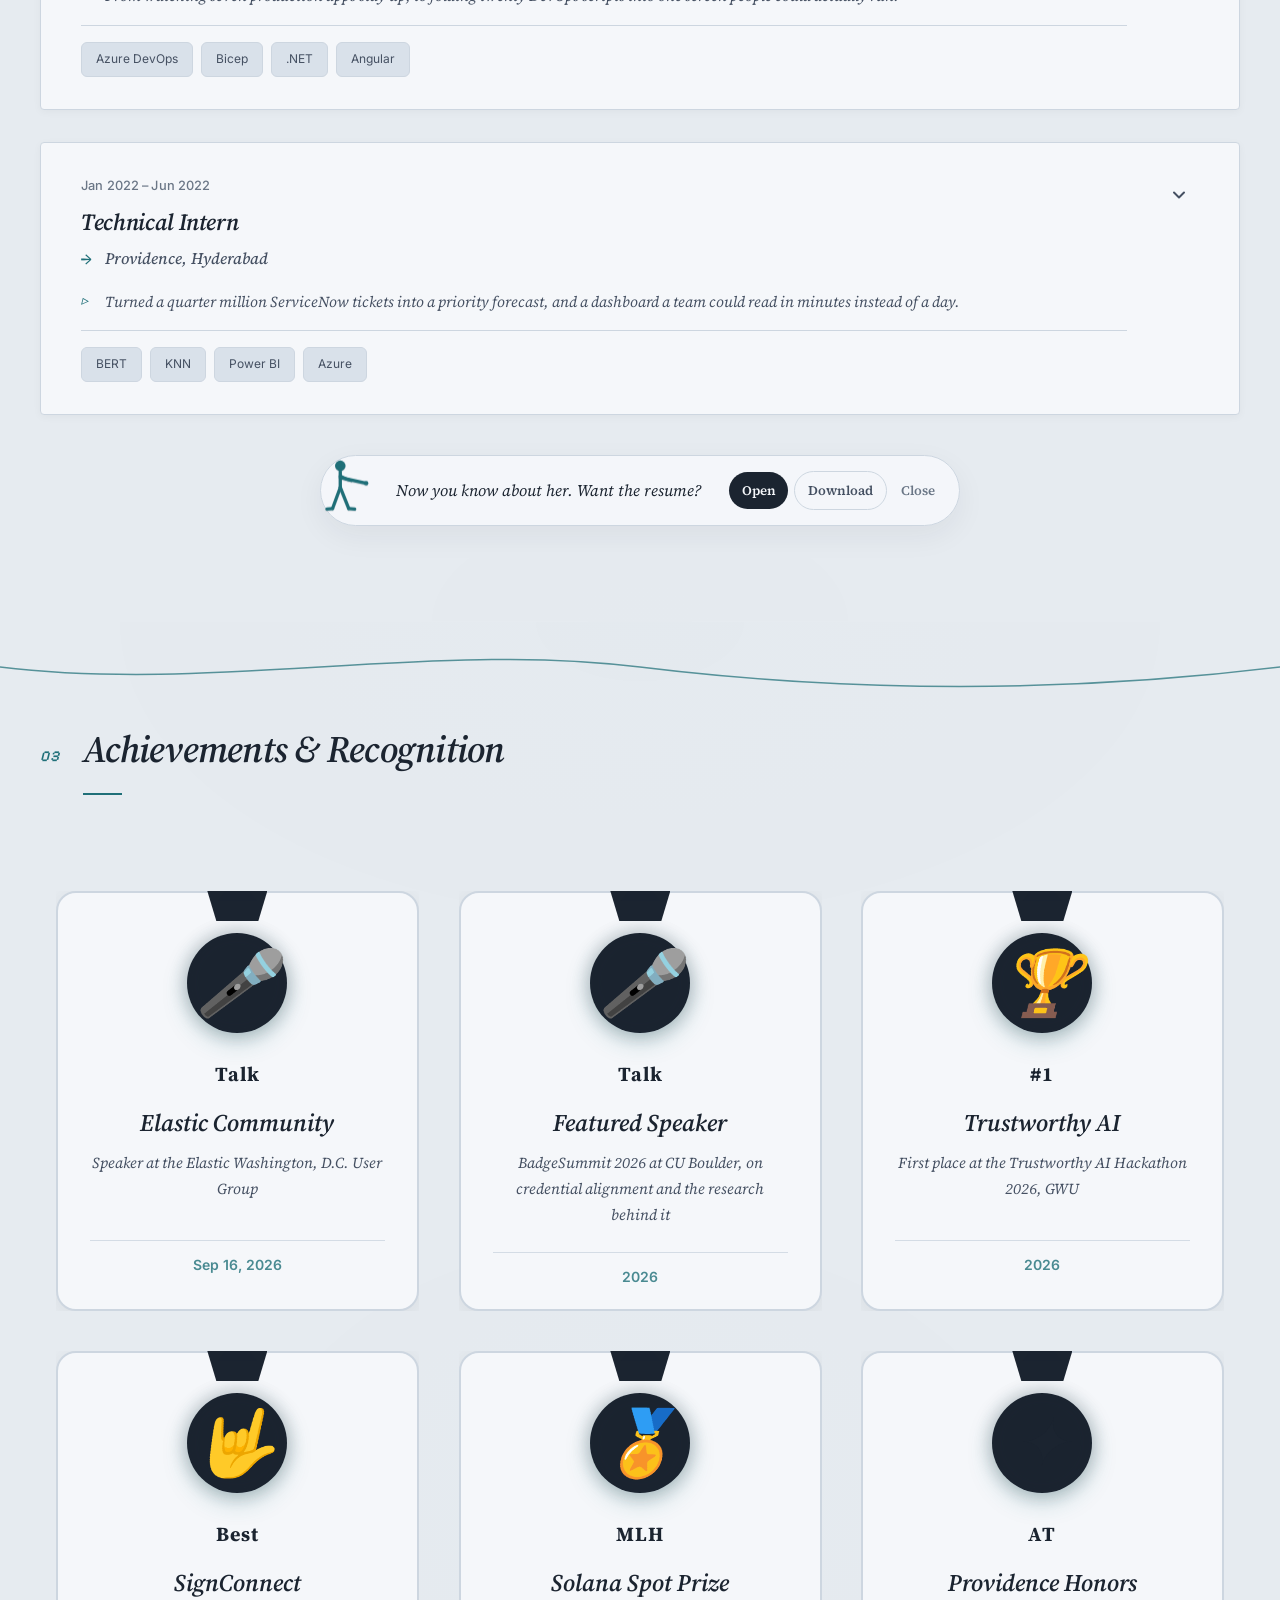
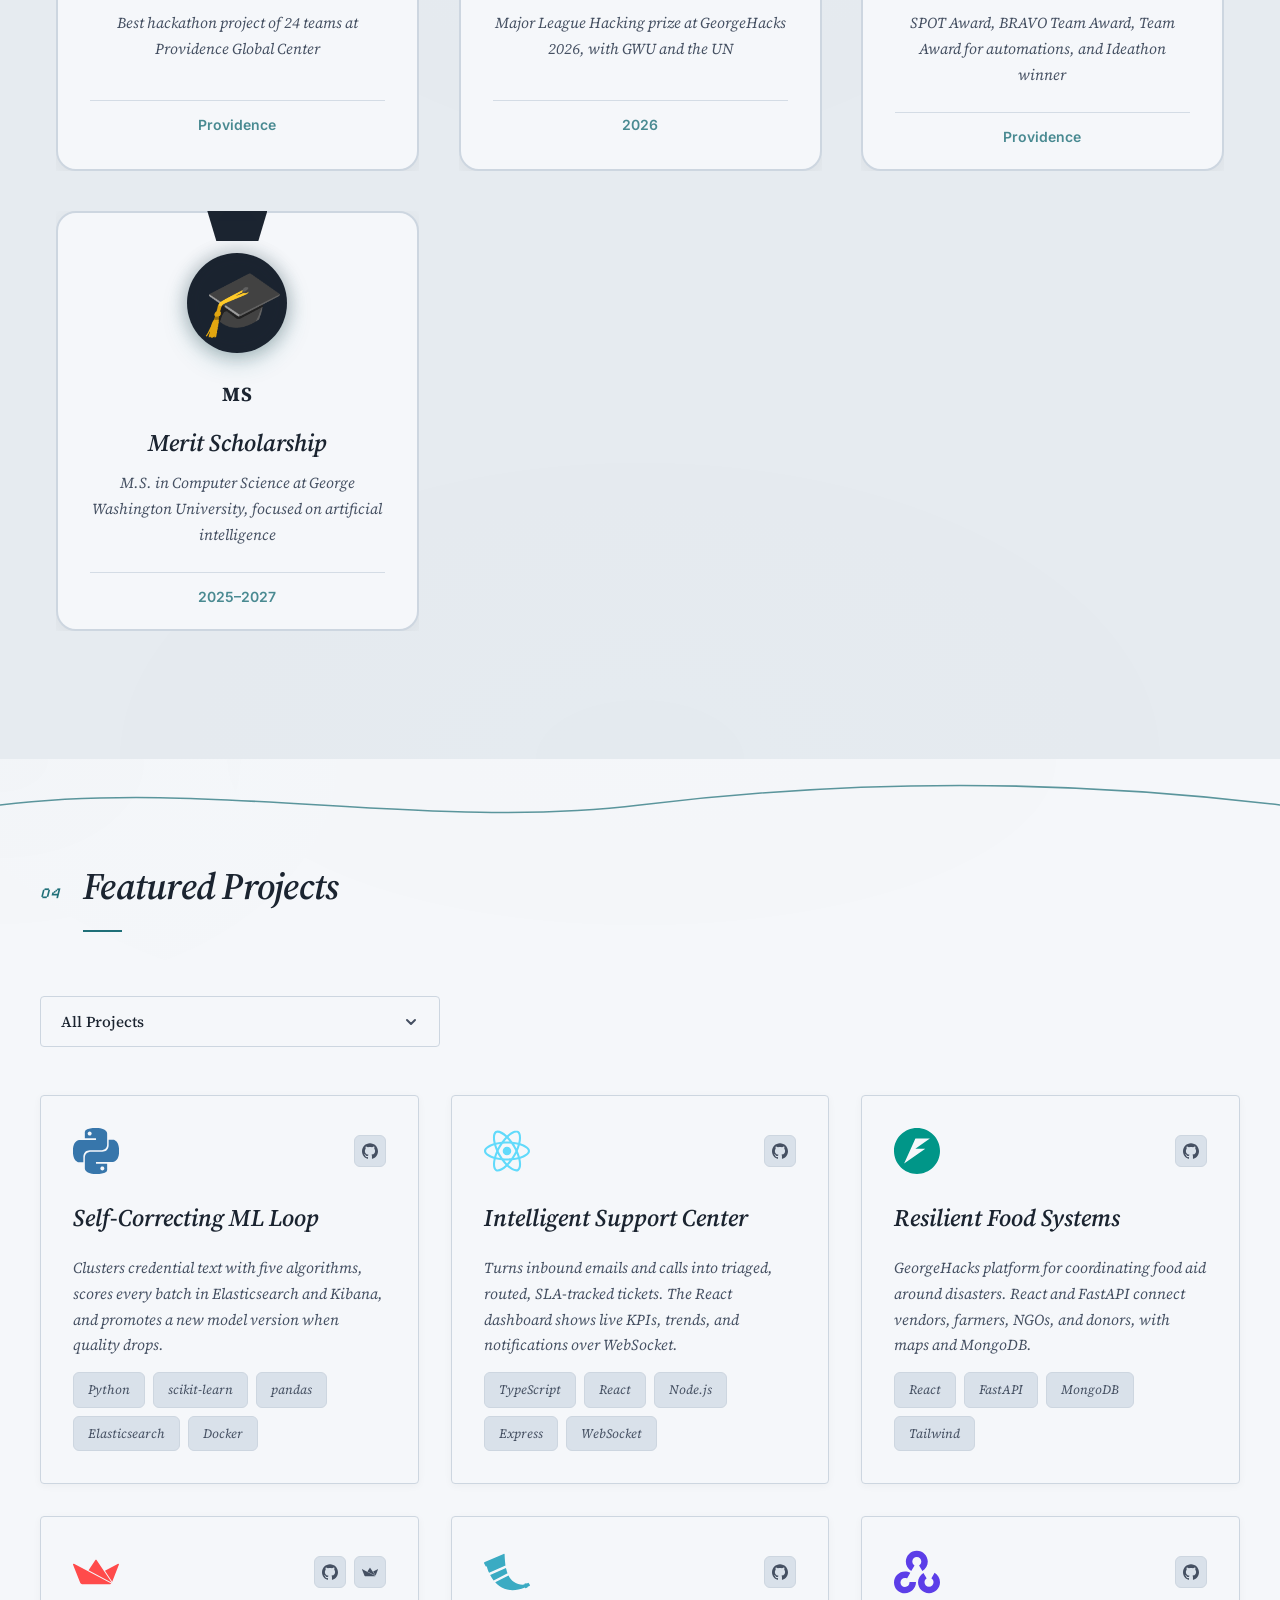
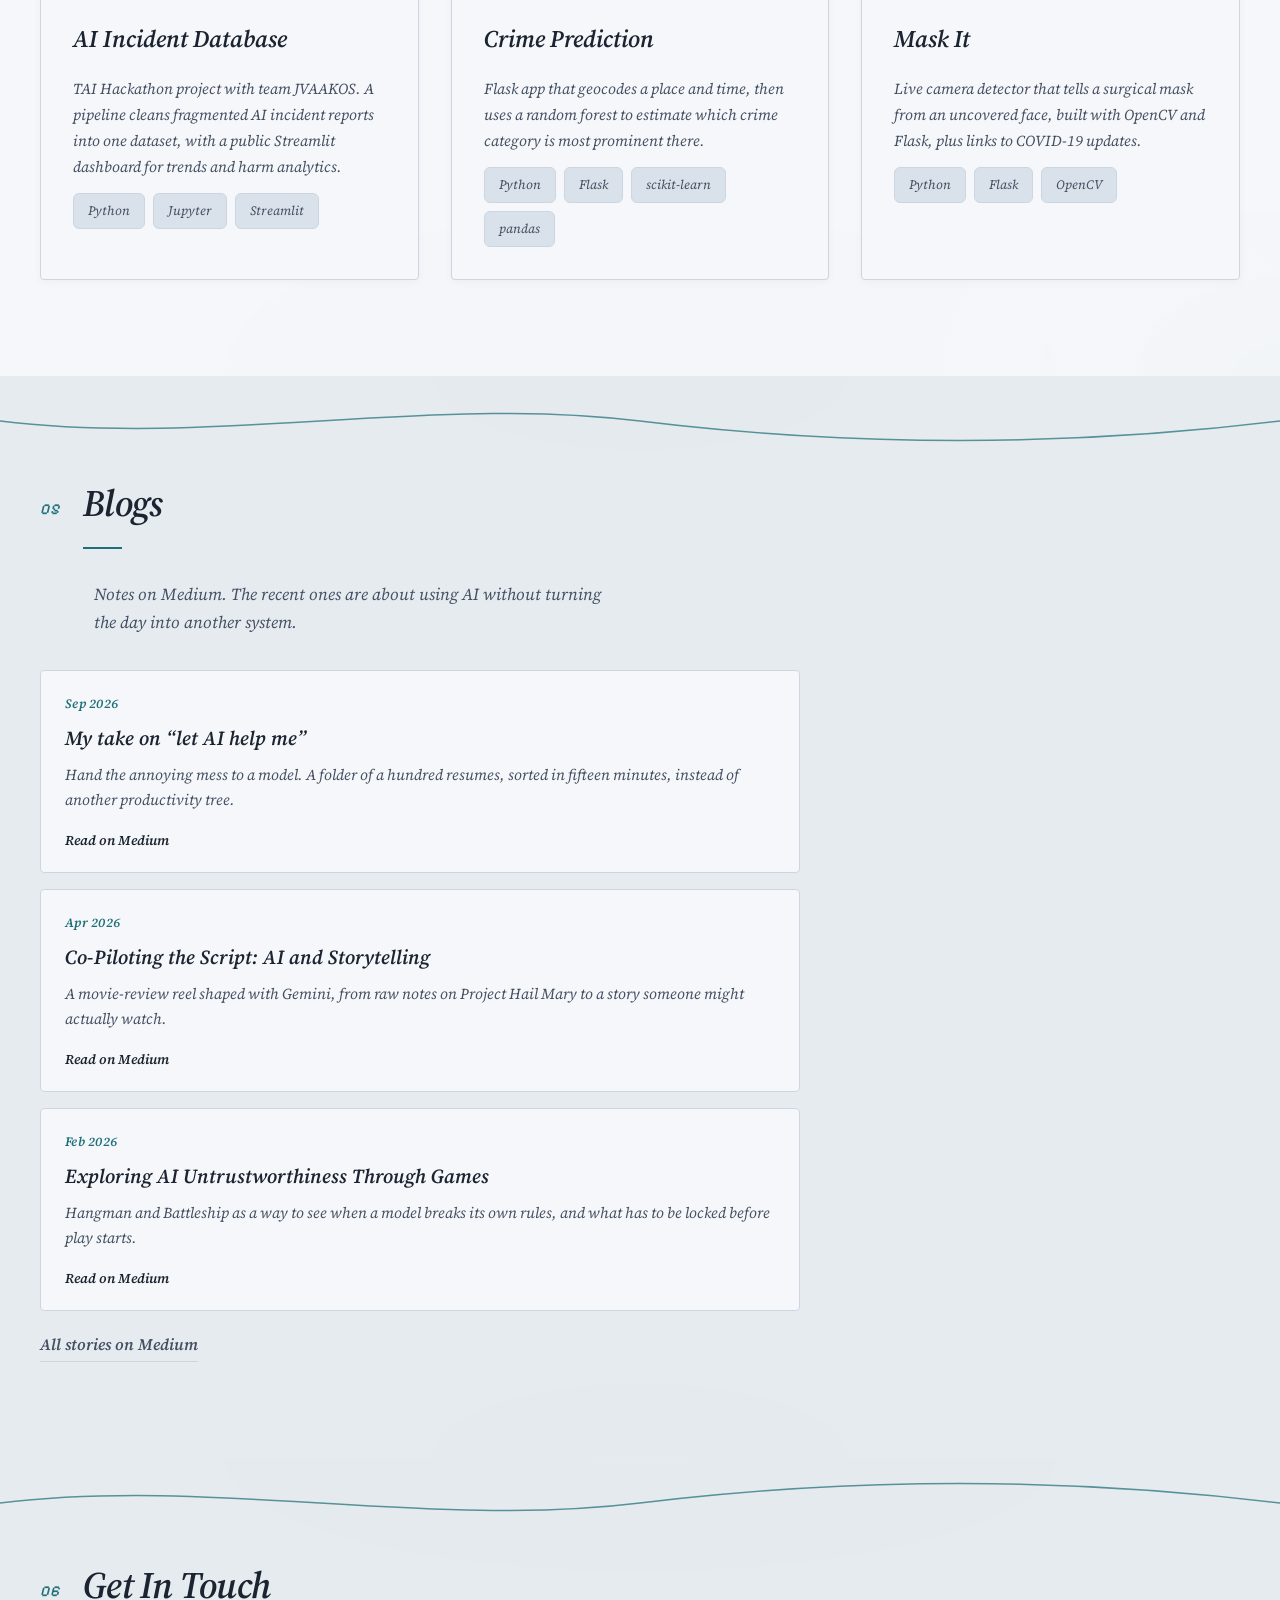
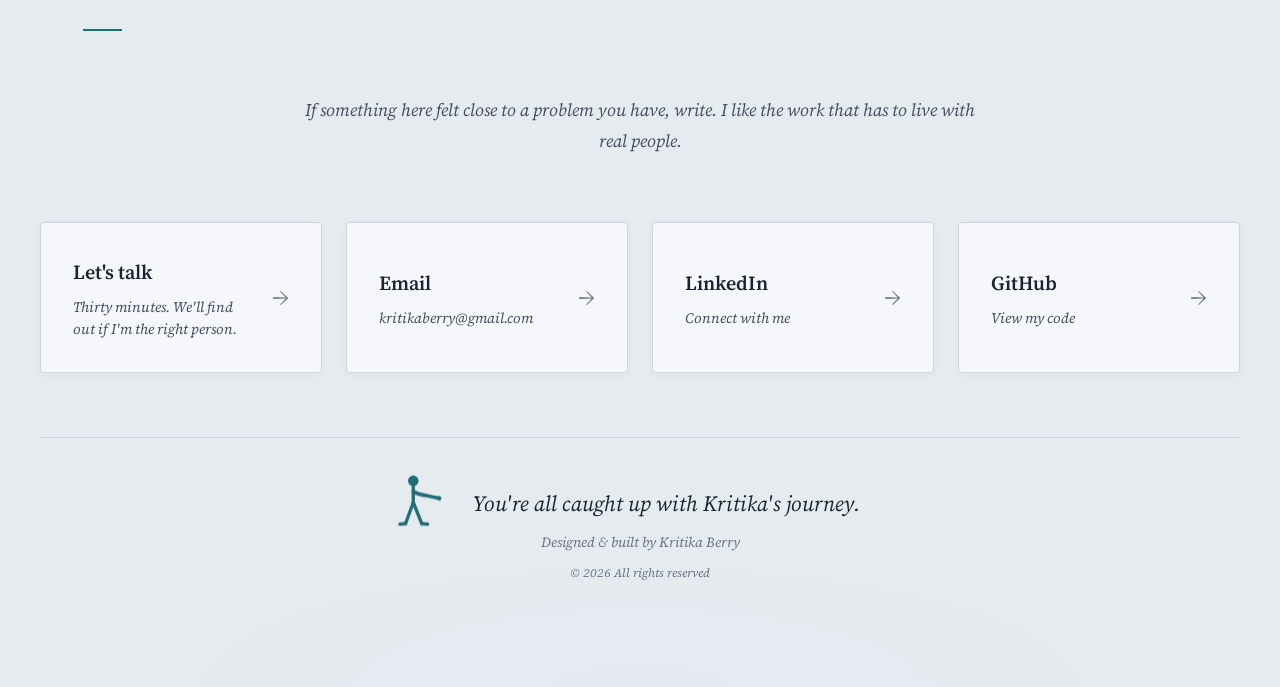
==== commit 728a3a2f: "Quiet the home page and name the systems that have to keep running. Co-authored-by: Cursor <cursorag" ====
--- a/index.html
+++ b/index.html
@@ -68,35 +68,20 @@
   <section id="home" class="hero">
     <div class="hero-container">
       <div class="hero-content">
-        <div class="hero-greeting">Hi, I'm</div>
         <h1 class="hero-name">
           <span class="name-first"><span class="name-word">Kritika</span></span>
-          <span class="name-last">
-            <span class="name-word">Berry</span>
-            <span class="hats-inline">
-              <span class="hat-wrapper-inline">
-                <span class="hat-inline hat-inline-active" data-role="Forward Deployed Engineer">🧭</span>
-                <span class="hat-inline" data-role="AI Engineer">🧠</span>
-                <span class="hat-inline" data-role="Software Engineer">👩‍💻</span>
-                <span class="hat-inline" data-role="Research Specialist">📜</span>
-              </span>
-              <span class="role-inline">
-                <span class="role-prompt" aria-hidden="true">&gt;</span>
-                <span class="current-role-inline">Forward Deployed Engineer</span>
-              </span>
-            </span>
-          </span>
+          <span class="name-last"><span class="name-word">Berry</span></span>
         </h1>
+        <p class="role-inline">
+          <span class="role-prompt" aria-hidden="true">&gt;</span>
+          <span class="current-role-inline">Forward Deployed Engineer</span>
+        </p>
         <p class="hero-description">
           I build AI for the person who has to decide,
-          with the people who have to use it.
-        </p>
-        <p class="hero-invite line-push" id="heroInvite" data-guide>
-          <span class="line-push-text">I am always ready to connect and innovate. Let us build together.</span>
+          and the systems that have to keep running.
         </p>
         <div class="hero-actions">
           <a href="#projects" class="btn btn-primary">View Work</a>
-          <a href="#contact" class="btn btn-secondary">Get In Touch</a>
           <a href="https://calendly.com/kritikaberry/30min" class="btn btn-secondary" target="_blank" rel="noopener noreferrer">Let's talk</a>
         </div>
       </div>
@@ -104,31 +89,17 @@
         <div class="orbit-system">
           <div class="orbit-stage">
           <div class="orbit-path orbit-path-outer"></div>
-          <div class="orbit-path orbit-path-inner"></div>
 
           <div class="orbit orbit-outer">
             <div class="orbit-slot" style="--angle: 0deg"><div class="orbit-upright"><div class="skill-orb" style="--angle: 0deg" tabindex="0"><img src="icons/python.svg" alt=""><span class="skill-orb-label">Python</span></div></div></div>
-            <div class="orbit-slot" style="--angle: 45deg"><div class="orbit-upright"><div class="skill-orb" style="--angle: 45deg" tabindex="0"><img src="icons/typescript.svg" alt=""><span class="skill-orb-label">TypeScript</span></div></div></div>
-            <div class="orbit-slot" style="--angle: 90deg"><div class="orbit-upright"><div class="skill-orb" style="--angle: 90deg" tabindex="0"><img src="icons/react.svg" alt=""><span class="skill-orb-label">React</span></div></div></div>
-            <div class="orbit-slot" style="--angle: 135deg"><div class="orbit-upright"><div class="skill-orb" style="--angle: 135deg" tabindex="0"><img src="icons/javascript.svg" alt=""><span class="skill-orb-label">JavaScript</span></div></div></div>
-            <div class="orbit-slot" style="--angle: 180deg"><div class="orbit-upright"><div class="skill-orb" style="--angle: 180deg" tabindex="0"><img src="icons/nodedotjs.svg" alt=""><span class="skill-orb-label">Node.js</span></div></div></div>
-            <div class="orbit-slot" style="--angle: 225deg"><div class="orbit-upright"><div class="skill-orb" style="--angle: 225deg" tabindex="0"><img src="icons/fastapi.svg" alt=""><span class="skill-orb-label">FastAPI</span></div></div></div>
-            <div class="orbit-slot" style="--angle: 270deg"><div class="orbit-upright"><div class="skill-orb" style="--angle: 270deg" tabindex="0"><img src="icons/docker.svg" alt=""><span class="skill-orb-label">Docker</span></div></div></div>
-            <div class="orbit-slot" style="--angle: 315deg"><div class="orbit-upright"><div class="skill-orb" style="--angle: 315deg" tabindex="0"><img src="icons/mongodb.svg" alt=""><span class="skill-orb-label">MongoDB</span></div></div></div>
-          </div>
-
-          <div class="orbit orbit-inner">
-            <div class="orbit-slot" style="--angle: 22deg"><div class="orbit-upright"><div class="skill-orb" style="--angle: 22deg" tabindex="0"><img src="icons/elasticsearch.svg" alt=""><span class="skill-orb-label">Elasticsearch</span></div></div></div>
-            <div class="orbit-slot" style="--angle: 82deg"><div class="orbit-upright"><div class="skill-orb" style="--angle: 82deg" tabindex="0"><img src="icons/flask.svg" alt=""><span class="skill-orb-label">Flask</span></div></div></div>
-            <div class="orbit-slot" style="--angle: 142deg"><div class="orbit-upright"><div class="skill-orb" style="--angle: 142deg" tabindex="0"><img src="icons/jupyter.svg" alt=""><span class="skill-orb-label">Jupyter</span></div></div></div>
-            <div class="orbit-slot" style="--angle: 202deg"><div class="orbit-upright"><div class="skill-orb" style="--angle: 202deg" tabindex="0"><img src="icons/scikitlearn.svg" alt=""><span class="skill-orb-label">scikit-learn</span></div></div></div>
-            <div class="orbit-slot" style="--angle: 262deg"><div class="orbit-upright"><div class="skill-orb" style="--angle: 262deg" tabindex="0"><img src="icons/tailwindcss.svg" alt=""><span class="skill-orb-label">Tailwind</span></div></div></div>
-            <div class="orbit-slot" style="--angle: 322deg"><div class="orbit-upright"><div class="skill-orb" style="--angle: 322deg" tabindex="0"><img src="icons/opencv.svg" alt=""><span class="skill-orb-label">OpenCV</span></div></div></div>
+            <div class="orbit-slot" style="--angle: 60deg"><div class="orbit-upright"><div class="skill-orb" style="--angle: 60deg" tabindex="0"><img src="icons/typescript.svg" alt=""><span class="skill-orb-label">TypeScript</span></div></div></div>
+            <div class="orbit-slot" style="--angle: 120deg"><div class="orbit-upright"><div class="skill-orb" style="--angle: 120deg" tabindex="0"><img src="icons/react.svg" alt=""><span class="skill-orb-label">React</span></div></div></div>
+            <div class="orbit-slot" style="--angle: 180deg"><div class="orbit-upright"><div class="skill-orb" style="--angle: 180deg" tabindex="0"><img src="icons/docker.svg" alt=""><span class="skill-orb-label">Docker</span></div></div></div>
+            <div class="orbit-slot" style="--angle: 240deg"><div class="orbit-upright"><div class="skill-orb" style="--angle: 240deg" tabindex="0"><img src="icons/elasticsearch.svg" alt=""><span class="skill-orb-label">Elasticsearch</span></div></div></div>
+            <div class="orbit-slot" style="--angle: 300deg"><div class="orbit-upright"><div class="skill-orb" style="--angle: 300deg" tabindex="0"><img src="icons/fastapi.svg" alt=""><span class="skill-orb-label">FastAPI</span></div></div></div>
           </div>
 
           <div class="avatar-container">
-            <div class="avatar-ring"></div>
-            <div class="avatar-ring ring-2"></div>
             <div class="avatar-placeholder avatar-mark" role="img" aria-label="Laptop">
               <svg class="laptop-icon" viewBox="0 0 64 64" aria-hidden="true" focusable="false">
                 <rect x="12" y="14" width="40" height="28" rx="2.5" fill="none" stroke="currentColor" stroke-width="1.75"/>
@@ -141,9 +112,8 @@
         </div>
       </div>
     </div>
-    <div class="scroll-indicator">
+    <div class="scroll-indicator" aria-hidden="true">
       <div class="scroll-line"></div>
-      <span>Scroll to know more</span>
   </div>
 </section>
 
--- a/styles.css
+++ b/styles.css
@@ -257,7 +257,7 @@
   display: flex;
   align-items: center;
   justify-content: center;
-  padding: 8rem 2rem 4rem;
+  padding: 7rem 2.5rem 4.5rem;
   position: relative;
   overflow: hidden;
   background: transparent;
@@ -300,11 +300,11 @@
 .hero-name {
   font-family: var(--font-display);
   font-style: italic;
-  font-size: clamp(2.6rem, 6vw, 4.1rem);
+  font-size: clamp(2.8rem, 5.4vw, 4.4rem);
   font-weight: 600;
-  letter-spacing: -0.02em;
-  line-height: 1.12;
-  margin-bottom: 1.25rem;
+  letter-spacing: -0.03em;
+  line-height: 1.02;
+  margin-bottom: 0.85rem;
 }
 
 .name-first {
@@ -423,14 +423,15 @@
 .role-inline {
   display: inline-flex;
   align-items: baseline;
-  gap: 0.4rem;
+  gap: 0.45rem;
   max-width: 100%;
-  min-height: 1.5rem;
+  min-height: 1.4rem;
+  margin: 0 0 1.35rem;
   font-family: 'Pixelify Sans', ui-monospace, monospace;
   font-style: italic;
   font-weight: 500;
-  font-size: 1.28rem;
-  line-height: 1.15;
+  font-size: 1.15rem;
+  line-height: 1.2;
   color: var(--color-accent);
   -webkit-font-smoothing: none;
   -moz-osx-font-smoothing: grayscale;
@@ -477,11 +478,11 @@
 }
 
 .hero-description {
-  font-size: 1.28rem;
-  color: var(--color-text-primary);
-  line-height: 1.55;
-  max-width: 36rem;
-  margin-bottom: 0.85rem;
+  font-size: 1.15rem;
+  color: var(--color-text-secondary);
+  line-height: 1.6;
+  max-width: 28rem;
+  margin-bottom: 1.85rem;
 }
 
 .hero-invite {
@@ -730,7 +731,7 @@
 }
 
 .orbit-system {
-  --orbit-size: 480px;
+  --orbit-size: 380px;
   width: min(var(--orbit-size), 100%);
   aspect-ratio: 1;
   margin: 0 auto;
@@ -739,9 +740,9 @@
 }
 
 .orbit-stage {
-  --outer-r: 198px;
-  --inner-r: 126px;
-  --orb: 54px;
+  --outer-r: 152px;
+  --inner-r: 0px;
+  --orb: 46px;
   width: var(--orbit-size);
   height: var(--orbit-size);
   position: absolute;
@@ -797,7 +798,7 @@
 .orbit-path-outer {
   width: calc(var(--outer-r) * 2);
   height: calc(var(--outer-r) * 2);
-  border: 1.5px dashed rgba(var(--accent-soft-rgb), 0.45);
+  border: 1px solid rgba(var(--accent-rgb), 0.28);
 }
 
 .orbit-path-inner {
@@ -925,17 +926,12 @@
 
 .scroll-indicator {
   position: absolute;
-  bottom: 2rem;
+  bottom: 1.5rem;
   left: 50%;
   transform: translateX(-50%);
   display: flex;
   flex-direction: column;
   align-items: center;
-  gap: 0.5rem;
-  color: var(--color-text-tertiary);
-  font-size: 0.875rem;
-  font-weight: 500;
-  letter-spacing: 0.02em;
 }
 
 .scroll-line {
@@ -3108,16 +3104,15 @@
   }
 
   .hero-visual {
-    order: 0;
+    order: 1;
   }
 
   .orbit-system {
-    --orbit-size: 280px;
+    --orbit-size: 260px;
   }
 
   .orbit-stage {
-    --outer-r: 108px;
-    --inner-r: 68px;
+    --outer-r: 104px;
     --orb: 40px;
   }
 
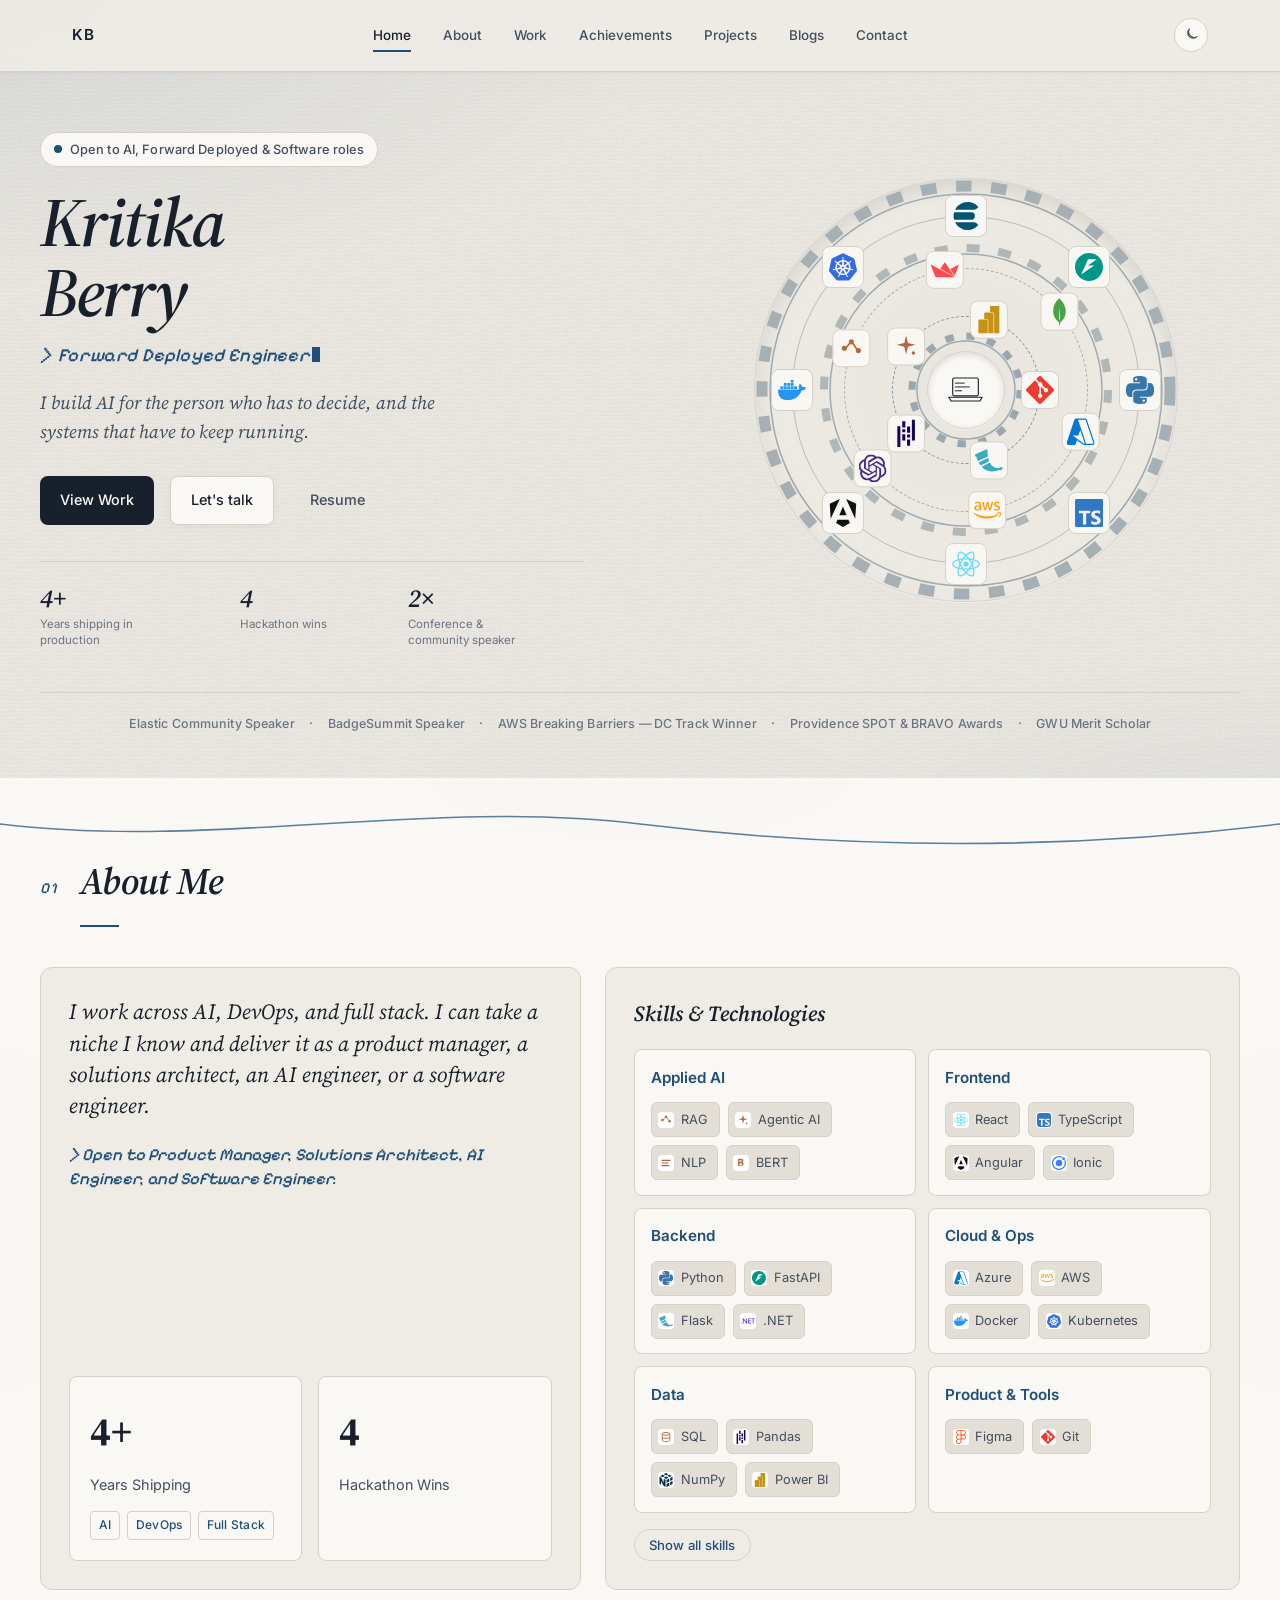
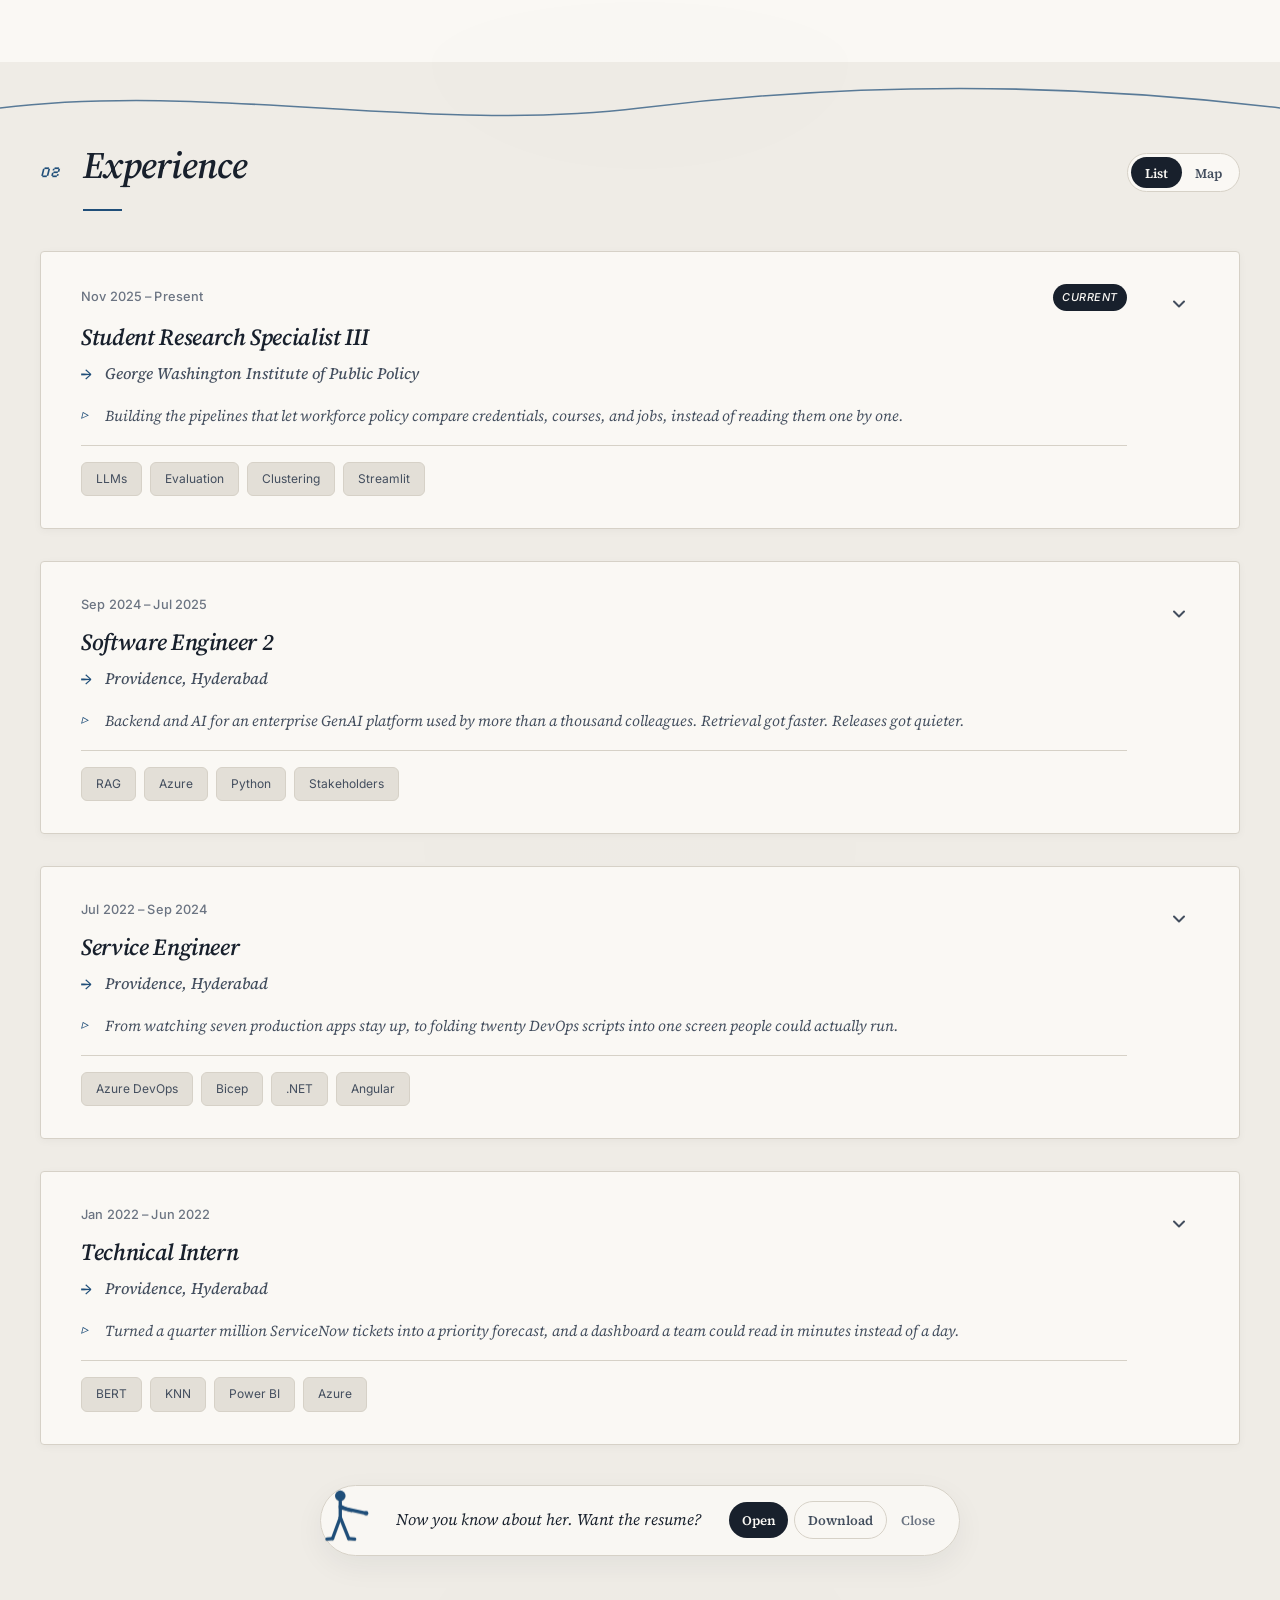
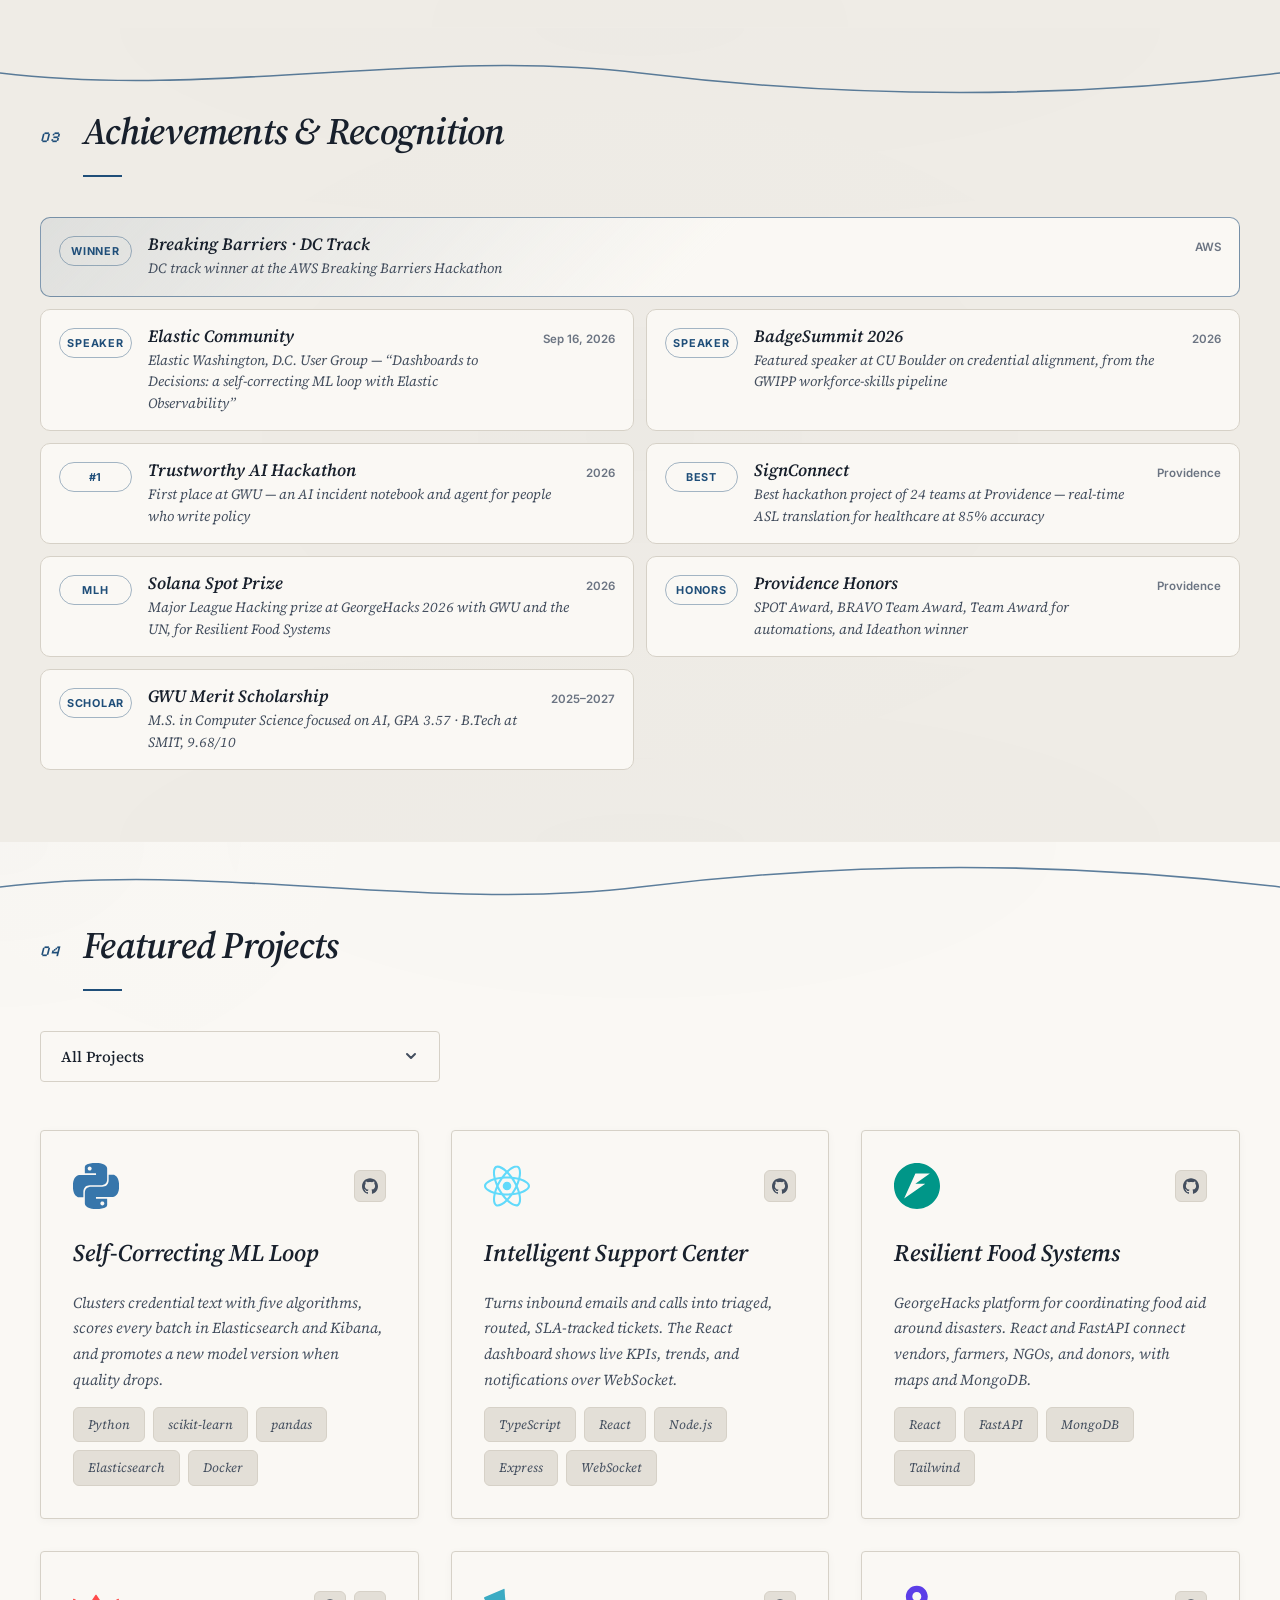
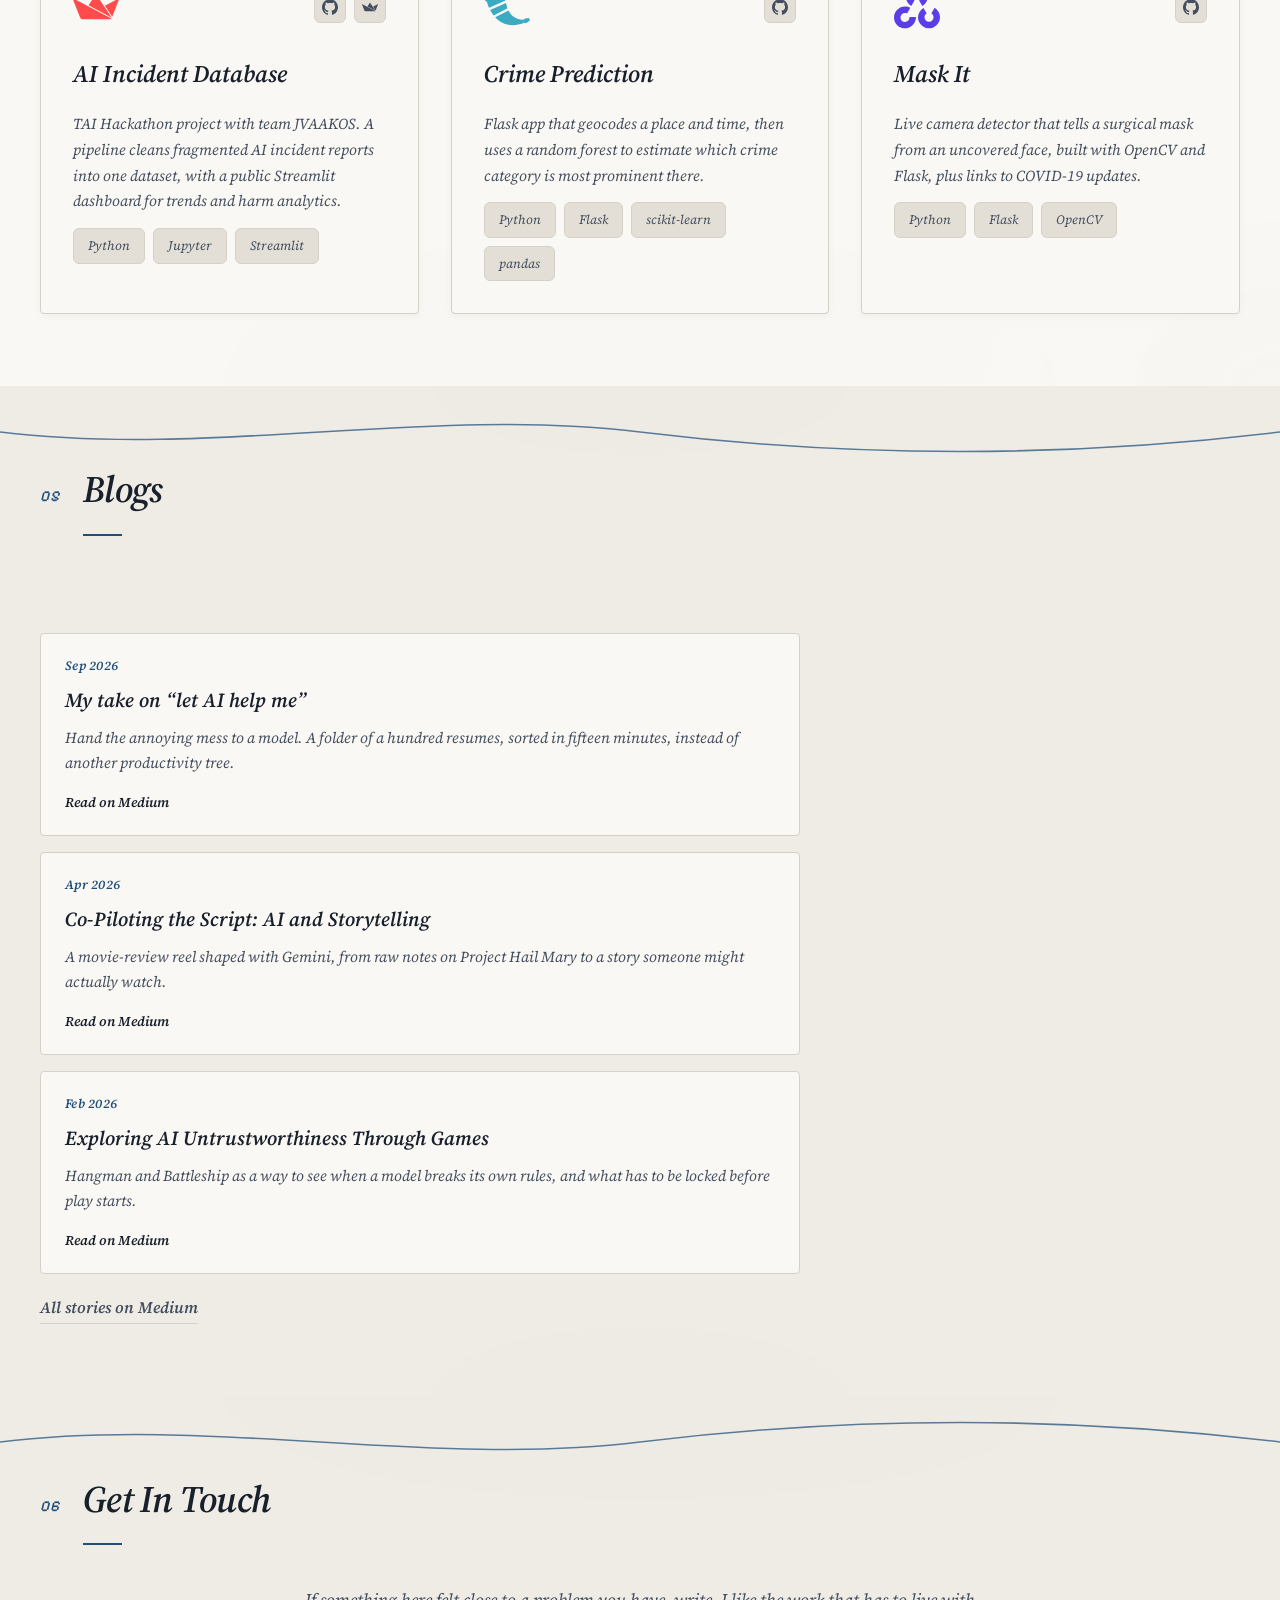
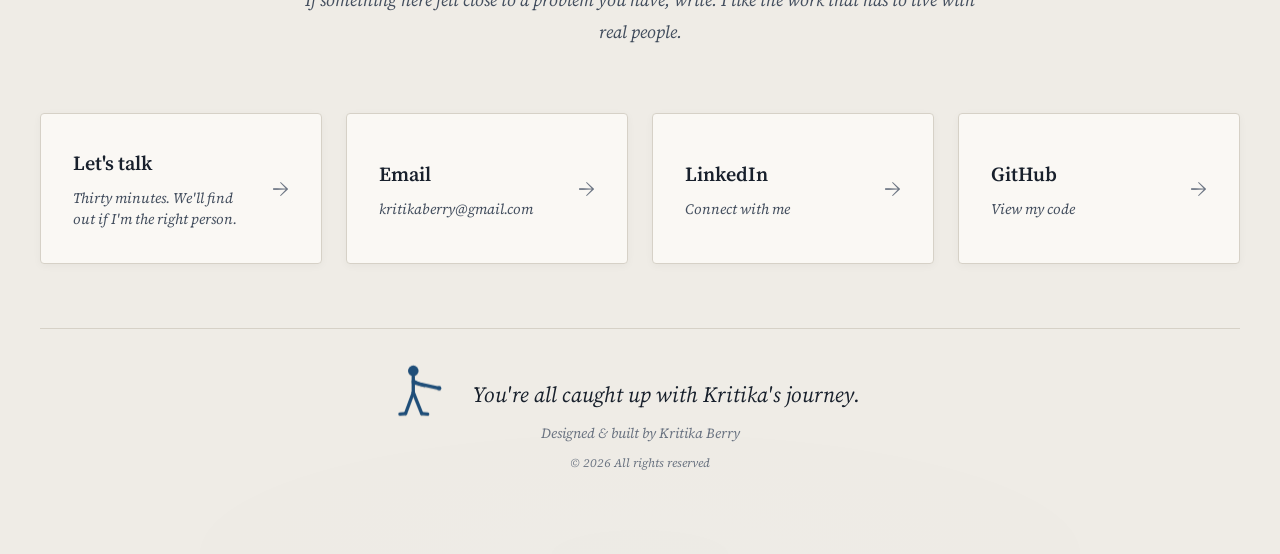
==== commit 8c19237a: "Redesign hero gear, compact achievements, and refine palette and map layout. Co-authored-by: Cursor " ====
--- a/index.html
+++ b/index.html
@@ -20,12 +20,13 @@
   <title>Kritika Berry | AI &amp; Full-Stack Engineer</title>
   <meta name="description" content="Kritika Berry turns ambiguous problems into AI systems that run in production. Forward deployed engineering, product sense, and the work of shipping with real users.">
   <link rel="icon" href="favicon.svg" type="image/svg+xml">
-  <link rel="stylesheet" href="styles.css">
+  <link rel="stylesheet" href="styles.css?v=20261112h">
   <link rel="preconnect" href="https://fonts.googleapis.com">
   <link rel="preconnect" href="https://fonts.gstatic.com" crossorigin>
   <link href="https://fonts.googleapis.com/css2?family=Inter:wght@400;500;600&family=Pixelify+Sans:ital,wght@0,400;1,400;1,500&family=Source+Serif+4:ital,opsz,wght@0,8..60,400;0,8..60,600;1,8..60,400;1,8..60,500;1,8..60,600&display=swap" rel="stylesheet">
 </head>
 <body>
+  <canvas class="cursor-wave-canvas" aria-hidden="true"></canvas>
   <svg class="name-glitch-filter" aria-hidden="true" focusable="false">
     <filter id="kb-name-glitch" x="-12%" y="-25%" width="124%" height="150%">
       <feTurbulence type="fractalNoise" baseFrequency="0.008 0.45" numOctaves="1" seed="4" result="noise">
@@ -68,6 +69,7 @@
   <section id="home" class="hero">
     <div class="hero-container">
       <div class="hero-content">
+        <p class="hero-eyebrow"><span class="status-dot" aria-hidden="true"></span> Open to AI, Forward Deployed &amp; Software roles</p>
         <h1 class="hero-name">
           <span class="name-first"><span class="name-word">Kritika</span></span>
           <span class="name-last"><span class="name-word">Berry</span></span>
@@ -83,38 +85,82 @@
         <div class="hero-actions">
           <a href="#projects" class="btn btn-primary">View Work</a>
           <a href="https://calendly.com/kritikaberry/30min" class="btn btn-secondary" target="_blank" rel="noopener noreferrer">Let's talk</a>
-        </div>
+          <a href="resume.pdf" class="btn btn-ghost" target="_blank" rel="noopener noreferrer">Resume</a>
+        </div>
+        <dl class="hero-proof" aria-label="Career highlights">
+          <div><dt>4+</dt><dd>Years shipping in production</dd></div>
+          <div><dt>4</dt><dd>Hackathon wins</dd></div>
+          <div><dt>2×</dt><dd>Conference &amp; community speaker</dd></div>
+        </dl>
       </div>
       <div class="hero-visual">
-        <div class="orbit-system">
-          <div class="orbit-stage">
-          <div class="orbit-path orbit-path-outer"></div>
-
-          <div class="orbit orbit-outer">
-            <div class="orbit-slot" style="--angle: 0deg"><div class="orbit-upright"><div class="skill-orb" style="--angle: 0deg" tabindex="0"><img src="icons/python.svg" alt=""><span class="skill-orb-label">Python</span></div></div></div>
-            <div class="orbit-slot" style="--angle: 60deg"><div class="orbit-upright"><div class="skill-orb" style="--angle: 60deg" tabindex="0"><img src="icons/typescript.svg" alt=""><span class="skill-orb-label">TypeScript</span></div></div></div>
-            <div class="orbit-slot" style="--angle: 120deg"><div class="orbit-upright"><div class="skill-orb" style="--angle: 120deg" tabindex="0"><img src="icons/react.svg" alt=""><span class="skill-orb-label">React</span></div></div></div>
-            <div class="orbit-slot" style="--angle: 180deg"><div class="orbit-upright"><div class="skill-orb" style="--angle: 180deg" tabindex="0"><img src="icons/docker.svg" alt=""><span class="skill-orb-label">Docker</span></div></div></div>
-            <div class="orbit-slot" style="--angle: 240deg"><div class="orbit-upright"><div class="skill-orb" style="--angle: 240deg" tabindex="0"><img src="icons/elasticsearch.svg" alt=""><span class="skill-orb-label">Elasticsearch</span></div></div></div>
-            <div class="orbit-slot" style="--angle: 300deg"><div class="orbit-upright"><div class="skill-orb" style="--angle: 300deg" tabindex="0"><img src="icons/fastapi.svg" alt=""><span class="skill-orb-label">FastAPI</span></div></div></div>
-          </div>
-
-          <div class="avatar-container">
-            <div class="avatar-placeholder avatar-mark" role="img" aria-label="Laptop">
-              <svg class="laptop-icon" viewBox="0 0 64 64" aria-hidden="true" focusable="false">
-                <rect x="12" y="14" width="40" height="28" rx="2.5" fill="none" stroke="currentColor" stroke-width="1.75"/>
-                <path d="M16 22h14M16 28h22M16 34h10" fill="none" stroke="currentColor" stroke-width="1.5" stroke-linecap="round"/>
-                <path d="M6 44h52l-3.5 6H9.5L6 44z" fill="none" stroke="currentColor" stroke-width="1.75" stroke-linejoin="round"/>
+        <div class="hero-gear-embed">
+          <div class="orbit-system orbit-system--rich orbit-system--gear">
+            <div class="orbit-stage">
+              <div class="gear-well" aria-hidden="true"></div>
+              <svg class="gear-rings" viewBox="0 0 440 440" aria-hidden="true" focusable="false">
+                <g class="gear-wheel gear-wheel--outer">
+                  <circle class="gear-teeth gear-teeth--outer" cx="220" cy="220" r="204" fill="none" stroke-dasharray="15.5 19.72"/>
+                  <circle class="gear-rim" cx="220" cy="220" r="196" fill="none"/>
+                </g>
+                <g class="gear-wheel gear-wheel--mid">
+                  <circle class="gear-teeth gear-teeth--mid" cx="220" cy="220" r="142" fill="none" stroke-dasharray="13 18.88"/>
+                  <circle class="gear-rim" cx="220" cy="220" r="136" fill="none"/>
+                </g>
+                <g class="gear-wheel gear-wheel--inner">
+                  <circle class="gear-teeth gear-teeth--inner" cx="220" cy="220" r="54" fill="none" stroke-dasharray="8.5 12.7"/>
+                  <circle class="gear-rim" cx="220" cy="220" r="49" fill="none"/>
+                </g>
               </svg>
-            </div>
-          </div>
+              <div class="orbit-path orbit-path-outer"></div>
+              <div class="orbit-path orbit-path-mid"></div>
+              <div class="orbit-path orbit-path-inner"></div>
+              <div class="orbit orbit-outer">
+                <div class="orbit-slot" style="--angle: 0deg"><div class="orbit-upright"><div class="skill-orb" style="--angle: 0deg" tabindex="0"><img src="icons/python.svg" alt="" width="26" height="26"><span class="skill-orb-label">Python</span></div></div></div>
+                <div class="orbit-slot" style="--angle: 45deg"><div class="orbit-upright"><div class="skill-orb" style="--angle: 45deg" tabindex="0"><img src="icons/typescript.svg" alt="" width="26" height="26"><span class="skill-orb-label">TypeScript</span></div></div></div>
+                <div class="orbit-slot" style="--angle: 90deg"><div class="orbit-upright"><div class="skill-orb" style="--angle: 90deg" tabindex="0"><img src="icons/react.svg" alt="" width="26" height="26"><span class="skill-orb-label">React</span></div></div></div>
+                <div class="orbit-slot" style="--angle: 135deg"><div class="orbit-upright"><div class="skill-orb" style="--angle: 135deg" tabindex="0"><img src="icons/angular.svg" alt="" width="26" height="26"><span class="skill-orb-label">Angular</span></div></div></div>
+                <div class="orbit-slot" style="--angle: 180deg"><div class="orbit-upright"><div class="skill-orb" style="--angle: 180deg" tabindex="0"><img src="icons/docker.svg" alt="" width="26" height="26"><span class="skill-orb-label">Docker</span></div></div></div>
+                <div class="orbit-slot" style="--angle: 225deg"><div class="orbit-upright"><div class="skill-orb" style="--angle: 225deg" tabindex="0"><img src="icons/kubernetes.svg" alt="" width="26" height="26"><span class="skill-orb-label">Kubernetes</span></div></div></div>
+                <div class="orbit-slot" style="--angle: 270deg"><div class="orbit-upright"><div class="skill-orb" style="--angle: 270deg" tabindex="0"><img src="icons/elasticsearch.svg" alt="" width="26" height="26"><span class="skill-orb-label">Elasticsearch</span></div></div></div>
+                <div class="orbit-slot" style="--angle: 315deg"><div class="orbit-upright"><div class="skill-orb" style="--angle: 315deg" tabindex="0"><img src="icons/fastapi.svg" alt="" width="26" height="26"><span class="skill-orb-label">FastAPI</span></div></div></div>
+              </div>
+              <div class="orbit orbit-mid">
+                <div class="orbit-slot" style="--angle: 20deg"><div class="orbit-upright"><div class="skill-orb skill-orb--sm" style="--angle: 20deg" tabindex="0"><img src="icons/microsoftazure.svg" alt="" width="22" height="22"><span class="skill-orb-label">Azure</span></div></div></div>
+                <div class="orbit-slot" style="--angle: 80deg"><div class="orbit-upright"><div class="skill-orb skill-orb--sm" style="--angle: 80deg" tabindex="0"><img src="icons/amazonwebservices.svg" alt="" width="22" height="22"><span class="skill-orb-label">AWS</span></div></div></div>
+                <div class="orbit-slot" style="--angle: 140deg"><div class="orbit-upright"><div class="skill-orb skill-orb--sm" style="--angle: 140deg" tabindex="0"><img src="icons/openai.svg" alt="" width="22" height="22"><span class="skill-orb-label">OpenAI</span></div></div></div>
+                <div class="orbit-slot" style="--angle: 200deg"><div class="orbit-upright"><div class="skill-orb skill-orb--sm" style="--angle: 200deg" tabindex="0"><img src="icons/rag.svg" alt="" width="22" height="22"><span class="skill-orb-label">RAG</span></div></div></div>
+                <div class="orbit-slot" style="--angle: 260deg"><div class="orbit-upright"><div class="skill-orb skill-orb--sm" style="--angle: 260deg" tabindex="0"><img src="icons/streamlit.svg" alt="" width="22" height="22"><span class="skill-orb-label">Streamlit</span></div></div></div>
+                <div class="orbit-slot" style="--angle: 320deg"><div class="orbit-upright"><div class="skill-orb skill-orb--sm" style="--angle: 320deg" tabindex="0"><img src="icons/mongodb.svg" alt="" width="22" height="22"><span class="skill-orb-label">MongoDB</span></div></div></div>
+              </div>
+              <div class="orbit orbit-inner">
+                <div class="orbit-slot" style="--angle: 0deg"><div class="orbit-upright"><div class="skill-orb skill-orb--sm" style="--angle: 0deg" tabindex="0"><img src="icons/git.svg" alt="" width="22" height="22"><span class="skill-orb-label">Git</span></div></div></div>
+                <div class="orbit-slot" style="--angle: 72deg"><div class="orbit-upright"><div class="skill-orb skill-orb--sm" style="--angle: 72deg" tabindex="0"><img src="icons/flask.svg" alt="" width="22" height="22"><span class="skill-orb-label">Flask</span></div></div></div>
+                <div class="orbit-slot" style="--angle: 144deg"><div class="orbit-upright"><div class="skill-orb skill-orb--sm" style="--angle: 144deg" tabindex="0"><img src="icons/pandas.svg" alt="" width="22" height="22"><span class="skill-orb-label">Pandas</span></div></div></div>
+                <div class="orbit-slot" style="--angle: 216deg"><div class="orbit-upright"><div class="skill-orb skill-orb--sm" style="--angle: 216deg" tabindex="0"><img src="icons/agentic.svg" alt="" width="22" height="22"><span class="skill-orb-label">Agents</span></div></div></div>
+                <div class="orbit-slot" style="--angle: 288deg"><div class="orbit-upright"><div class="skill-orb skill-orb--sm" style="--angle: 288deg" tabindex="0"><img src="icons/powerbi.svg" alt="" width="22" height="22"><span class="skill-orb-label">Power BI</span></div></div></div>
+              </div>
+              <div class="avatar-container">
+                <div class="avatar-placeholder avatar-mark" role="img" aria-label="Laptop">
+                  <svg class="laptop-icon" viewBox="0 0 64 64" aria-hidden="true" focusable="false">
+                    <rect x="12" y="14" width="40" height="28" rx="2.5" fill="none" stroke="currentColor" stroke-width="1.75"/>
+                    <path d="M16 22h14M16 28h22M16 34h10" fill="none" stroke="currentColor" stroke-width="1.5" stroke-linecap="round"/>
+                    <path d="M6 44h52l-3.5 6H9.5L6 44z" fill="none" stroke="currentColor" stroke-width="1.75" stroke-linejoin="round"/>
+                  </svg>
+                </div>
+              </div>
+            </div>
           </div>
         </div>
       </div>
     </div>
-    <div class="scroll-indicator" aria-hidden="true">
-      <div class="scroll-line"></div>
-  </div>
+    <p class="hero-trust" aria-label="Recognition">
+      <span>Elastic Community Speaker</span><span aria-hidden="true">·</span>
+      <span>BadgeSummit Speaker</span><span aria-hidden="true">·</span>
+      <span>AWS Breaking Barriers — DC Track Winner</span><span aria-hidden="true">·</span>
+      <span>Providence SPOT &amp; BRAVO Awards</span><span aria-hidden="true">·</span>
+      <span>GWU Merit Scholar</span>
+    </p>
 </section>
 
   <!-- About Section -->
@@ -141,79 +187,75 @@
               </div>
             </div>
             <div class="stat-item">
-              <div class="stat-number">3</div>
+              <div class="stat-number">4</div>
               <div class="stat-label">Hackathon Wins</div>
             </div>
           </div>
         </div>
         <div class="about-skills">
-          <h3 class="skills-title">Skills & Technologies</h3>
+          <h3 class="skills-title">Skills &amp; Technologies</h3>
           <div class="skills-grid">
             <div class="skill-category">
               <h4 class="category-name">Applied AI</h4>
               <div class="skill-tags">
-                <span class="skill-tag"><img src="icons/rag.svg" alt="">RAG</span>
-                <span class="skill-tag"><img src="icons/agentic.svg" alt="">Agentic AI</span>
-                <span class="skill-tag"><img src="icons/nlp.svg" alt="">NLP</span>
-                <span class="skill-tag"><img src="icons/bert.svg" alt="">BERT</span>
-                <span class="skill-tag"><img src="icons/scikitlearn.svg" alt="">scikit-learn</span>
-              </div>
-            </div>
-            <div class="skill-category">
-              <h4 class="category-name">AI Drivers</h4>
-              <div class="skill-tags">
-                <span class="skill-tag"><img src="icons/claude.svg" alt="">Claude</span>
-                <span class="skill-tag"><img src="icons/cursor.svg" alt="">Cursor</span>
-                <span class="skill-tag"><img src="icons/openai.svg" alt="">OpenAI</span>
+                <span class="skill-tag"><img src="icons/rag.svg" alt="" width="16" height="16" loading="lazy" decoding="async">RAG</span>
+                <span class="skill-tag"><img src="icons/agentic.svg" alt="" width="16" height="16" loading="lazy" decoding="async">Agentic AI</span>
+                <span class="skill-tag"><img src="icons/nlp.svg" alt="" width="16" height="16" loading="lazy" decoding="async">NLP</span>
+                <span class="skill-tag"><img src="icons/bert.svg" alt="" width="16" height="16" loading="lazy" decoding="async">BERT</span>
+                <span class="skill-tag skill-extra"><img src="icons/scikitlearn.svg" alt="" width="16" height="16" loading="lazy" decoding="async">scikit-learn</span>
+                <span class="skill-tag skill-extra"><img src="icons/openai.svg" alt="" width="16" height="16" loading="lazy" decoding="async">OpenAI</span>
+                <span class="skill-tag skill-extra"><img src="icons/claude.svg" alt="" width="16" height="16" loading="lazy" decoding="async">Claude</span>
+                <span class="skill-tag skill-extra"><img src="icons/cursor.svg" alt="" width="16" height="16" loading="lazy" decoding="async">Cursor</span>
               </div>
             </div>
             <div class="skill-category">
               <h4 class="category-name">Frontend</h4>
               <div class="skill-tags">
-                <span class="skill-tag"><img src="icons/angular.svg" alt="">Angular</span>
-                <span class="skill-tag"><img src="icons/typescript.svg" alt="">TypeScript</span>
-                <span class="skill-tag"><img src="icons/react.svg" alt="">React</span>
-                <span class="skill-tag"><img src="icons/ionic.svg" alt="">Ionic</span>
+                <span class="skill-tag"><img src="icons/react.svg" alt="" width="16" height="16" loading="lazy" decoding="async">React</span>
+                <span class="skill-tag"><img src="icons/typescript.svg" alt="" width="16" height="16" loading="lazy" decoding="async">TypeScript</span>
+                <span class="skill-tag"><img src="icons/angular.svg" alt="" width="16" height="16" loading="lazy" decoding="async">Angular</span>
+                <span class="skill-tag"><img src="icons/ionic.svg" alt="" width="16" height="16" loading="lazy" decoding="async">Ionic</span>
               </div>
             </div>
             <div class="skill-category">
               <h4 class="category-name">Backend</h4>
               <div class="skill-tags">
-                <span class="skill-tag"><img src="icons/python.svg" alt="">Python</span>
-                <span class="skill-tag"><img src="icons/fastapi.svg" alt="">FastAPI</span>
-                <span class="skill-tag"><img src="icons/flask.svg" alt="">Flask</span>
-                <span class="skill-tag"><img src="icons/dotnet.svg" alt="">.NET</span>
-                <span class="skill-tag"><img src="icons/nodedotjs.svg" alt="">Node.js</span>
+                <span class="skill-tag"><img src="icons/python.svg" alt="" width="16" height="16" loading="lazy" decoding="async">Python</span>
+                <span class="skill-tag"><img src="icons/fastapi.svg" alt="" width="16" height="16" loading="lazy" decoding="async">FastAPI</span>
+                <span class="skill-tag"><img src="icons/flask.svg" alt="" width="16" height="16" loading="lazy" decoding="async">Flask</span>
+                <span class="skill-tag"><img src="icons/dotnet.svg" alt="" width="16" height="16" loading="lazy" decoding="async">.NET</span>
+                <span class="skill-tag skill-extra"><img src="icons/nodedotjs.svg" alt="" width="16" height="16" loading="lazy" decoding="async">Node.js</span>
               </div>
             </div>
             <div class="skill-category">
-              <h4 class="category-name">Cloud</h4>
+              <h4 class="category-name">Cloud &amp; Ops</h4>
               <div class="skill-tags">
-                <span class="skill-tag"><img src="icons/microsoftazure.svg" alt="">Azure</span>
-                <span class="skill-tag"><img src="icons/amazonwebservices.svg" alt="">AWS</span>
-                <span class="skill-tag"><img src="icons/docker.svg" alt="">Docker</span>
-                <span class="skill-tag"><img src="icons/kubernetes.svg" alt="">Kubernetes</span>
-                <span class="skill-tag"><img src="icons/bicep.svg" alt="">Bicep</span>
-                <span class="skill-tag"><img src="icons/keyvault.svg" alt="">Key Vault</span>
+                <span class="skill-tag"><img src="icons/microsoftazure.svg" alt="" width="16" height="16" loading="lazy" decoding="async">Azure</span>
+                <span class="skill-tag"><img src="icons/amazonwebservices.svg" alt="" width="16" height="16" loading="lazy" decoding="async">AWS</span>
+                <span class="skill-tag"><img src="icons/docker.svg" alt="" width="16" height="16" loading="lazy" decoding="async">Docker</span>
+                <span class="skill-tag"><img src="icons/kubernetes.svg" alt="" width="16" height="16" loading="lazy" decoding="async">Kubernetes</span>
+                <span class="skill-tag skill-extra"><img src="icons/bicep.svg" alt="" width="16" height="16" loading="lazy" decoding="async">Bicep</span>
+                <span class="skill-tag skill-extra"><img src="icons/keyvault.svg" alt="" width="16" height="16" loading="lazy" decoding="async">Key Vault</span>
               </div>
             </div>
             <div class="skill-category">
               <h4 class="category-name">Data</h4>
               <div class="skill-tags">
-                <span class="skill-tag"><img src="icons/sql.svg" alt="">SQL</span>
-                <span class="skill-tag"><img src="icons/pandas.svg" alt="">Pandas</span>
-                <span class="skill-tag"><img src="icons/numpy.svg" alt="">NumPy</span>
-                <span class="skill-tag"><img src="icons/powerbi.svg" alt="">Power BI</span>
+                <span class="skill-tag"><img src="icons/sql.svg" alt="" width="16" height="16" loading="lazy" decoding="async">SQL</span>
+                <span class="skill-tag"><img src="icons/pandas.svg" alt="" width="16" height="16" loading="lazy" decoding="async">Pandas</span>
+                <span class="skill-tag"><img src="icons/numpy.svg" alt="" width="16" height="16" loading="lazy" decoding="async">NumPy</span>
+                <span class="skill-tag"><img src="icons/powerbi.svg" alt="" width="16" height="16" loading="lazy" decoding="async">Power BI</span>
               </div>
             </div>
             <div class="skill-category">
-              <h4 class="category-name">Product</h4>
+              <h4 class="category-name">Product &amp; Tools</h4>
               <div class="skill-tags">
-                <span class="skill-tag"><img src="icons/figma.svg" alt="">Figma</span>
-                <span class="skill-tag"><img src="icons/git.svg" alt="">Git</span>
-              </div>
-            </div>
-          </div>
+                <span class="skill-tag"><img src="icons/figma.svg" alt="" width="16" height="16" loading="lazy" decoding="async">Figma</span>
+                <span class="skill-tag"><img src="icons/git.svg" alt="" width="16" height="16" loading="lazy" decoding="async">Git</span>
+              </div>
+            </div>
+          </div>
+          <button type="button" class="skills-toggle" id="skillsToggle" aria-expanded="false">Show all skills</button>
         </div>
       </div>
   </div>
@@ -1085,120 +1127,48 @@
         <span class="section-number">03</span>
         <h2 class="section-title">Achievements & Recognition</h2>
       </div>
-      <div class="achievements-showcase">
-        <div class="achievement-badge">
-          <div class="badge-ribbon ribbon-top"></div>
-          <div class="badge-body">
-            <div class="badge-icon">🎤</div>
-            <div class="badge-content">
-              <div class="badge-rank">Talk</div>
-              <h3 class="badge-title">Elastic Community</h3>
-              <p class="badge-description">Speaker at the Elastic Washington, D.C. User Group</p>
-              <div class="badge-detail">
-                <p>Dashboards to Decisions: a self-correcting ML loop with Elastic Observability</p>
-              </div>
-              <div class="badge-date">Sep 16, 2026</div>
-            </div>
-          </div>
-          <div class="badge-shine"></div>
-        </div>
-        <div class="achievement-badge">
-          <div class="badge-ribbon ribbon-top"></div>
-          <div class="badge-body">
-            <div class="badge-icon">🎤</div>
-            <div class="badge-content">
-              <div class="badge-rank">Talk</div>
-              <h3 class="badge-title">Featured Speaker</h3>
-              <p class="badge-description">BadgeSummit 2026 at CU Boulder, on credential alignment and the research behind it</p>
-              <div class="badge-detail">
-                <p>Selected while building the workforce-skills pipeline at GWIPP</p>
-              </div>
-              <div class="badge-date">2026</div>
-            </div>
-          </div>
-          <div class="badge-shine"></div>
-        </div>
-        <div class="achievement-badge">
-          <div class="badge-ribbon ribbon-top"></div>
-          <div class="badge-body">
-            <div class="badge-icon">🏆</div>
-            <div class="badge-content">
-              <div class="badge-rank">#1</div>
-              <h3 class="badge-title">Trustworthy AI</h3>
-              <p class="badge-description">First place at the Trustworthy AI Hackathon 2026, GWU</p>
-              <div class="badge-detail">
-                <p>An AI incident notebook and agent meant for people who write policy</p>
-              </div>
-              <div class="badge-date">2026</div>
-            </div>
-          </div>
-          <div class="badge-shine"></div>
-        </div>
-        <div class="achievement-badge">
-          <div class="badge-ribbon ribbon-top"></div>
-          <div class="badge-body">
-            <div class="badge-icon">🤟</div>
-            <div class="badge-content">
-              <div class="badge-rank">Best</div>
-              <h3 class="badge-title">SignConnect</h3>
-              <p class="badge-description">Best hackathon project of 24 teams at Providence Global Center</p>
-              <div class="badge-detail">
-                <p>Real-time ASL translation for healthcare, at 85% accuracy</p>
-              </div>
-              <div class="badge-date">Providence</div>
-            </div>
-          </div>
-          <div class="badge-shine"></div>
-        </div>
-        <div class="achievement-badge">
-          <div class="badge-ribbon ribbon-top"></div>
-          <div class="badge-body">
-            <div class="badge-icon">🏅</div>
-            <div class="badge-content">
-              <div class="badge-rank">MLH</div>
-              <h3 class="badge-title">Solana Spot Prize</h3>
-              <p class="badge-description">Major League Hacking prize at GeorgeHacks 2026, with GWU and the UN</p>
-              <div class="badge-detail">
-                <p>For Resilient Food Systems, coordinating food aid around disasters</p>
-              </div>
-              <div class="badge-date">2026</div>
-            </div>
-          </div>
-          <div class="badge-shine"></div>
-        </div>
-        <div class="achievement-badge">
-          <div class="badge-ribbon ribbon-top"></div>
-          <div class="badge-body">
-            <div class="badge-icon">✦</div>
-            <div class="badge-content">
-              <div class="badge-rank">AT</div>
-              <h3 class="badge-title">Providence Honors</h3>
-              <p class="badge-description">SPOT Award, BRAVO Team Award, Team Award for automations, and Ideathon winner</p>
-              <div class="badge-detail">
-                <p>For delivery, a chatbot experience, an automations project, and an ideathon at Providence India</p>
-              </div>
-              <div class="badge-date">Providence</div>
-            </div>
-          </div>
-          <div class="badge-shine"></div>
-        </div>
-        <div class="achievement-badge">
-          <div class="badge-ribbon ribbon-top"></div>
-          <div class="badge-body">
-            <div class="badge-icon">🎓</div>
-            <div class="badge-content">
-              <div class="badge-rank">MS</div>
-              <h3 class="badge-title">Merit Scholarship</h3>
-              <p class="badge-description">M.S. in Computer Science at George Washington University, focused on artificial intelligence</p>
-              <div class="badge-detail">
-                <p>GPA 3.57. Before that, a B.Tech at SMIT with a 9.68</p>
-              </div>
-              <div class="badge-date">2025–2027</div>
-            </div>
-          </div>
-          <div class="badge-shine"></div>
-        </div>
-      </div>
+      <ul class="achievements-list">
+        <li class="achievement-item is-featured">
+          <span class="achievement-mark">Winner</span>
+          <div class="achievement-text"><h3>Breaking Barriers · DC Track</h3><p>DC track winner at the AWS Breaking Barriers Hackathon</p></div>
+          <span class="achievement-meta">AWS</span>
+        </li>
+        <li class="achievement-item">
+          <span class="achievement-mark">Speaker</span>
+          <div class="achievement-text"><h3>Elastic Community</h3><p>Elastic Washington, D.C. User Group — “Dashboards to Decisions: a self-correcting ML loop with Elastic Observability”</p></div>
+          <span class="achievement-meta">Sep 16, 2026</span>
+        </li>
+        <li class="achievement-item">
+          <span class="achievement-mark">Speaker</span>
+          <div class="achievement-text"><h3>BadgeSummit 2026</h3><p>Featured speaker at CU Boulder on credential alignment, from the GWIPP workforce-skills pipeline</p></div>
+          <span class="achievement-meta">2026</span>
+        </li>
+        <li class="achievement-item">
+          <span class="achievement-mark">#1</span>
+          <div class="achievement-text"><h3>Trustworthy AI Hackathon</h3><p>First place at GWU — an AI incident notebook and agent for people who write policy</p></div>
+          <span class="achievement-meta">2026</span>
+        </li>
+        <li class="achievement-item">
+          <span class="achievement-mark">Best</span>
+          <div class="achievement-text"><h3>SignConnect</h3><p>Best hackathon project of 24 teams at Providence — real-time ASL translation for healthcare at 85% accuracy</p></div>
+          <span class="achievement-meta">Providence</span>
+        </li>
+        <li class="achievement-item">
+          <span class="achievement-mark">MLH</span>
+          <div class="achievement-text"><h3>Solana Spot Prize</h3><p>Major League Hacking prize at GeorgeHacks 2026 with GWU and the UN, for Resilient Food Systems</p></div>
+          <span class="achievement-meta">2026</span>
+        </li>
+        <li class="achievement-item">
+          <span class="achievement-mark">Honors</span>
+          <div class="achievement-text"><h3>Providence Honors</h3><p>SPOT Award, BRAVO Team Award, Team Award for automations, and Ideathon winner</p></div>
+          <span class="achievement-meta">Providence</span>
+        </li>
+        <li class="achievement-item">
+          <span class="achievement-mark">Scholar</span>
+          <div class="achievement-text"><h3>GWU Merit Scholarship</h3><p>M.S. in Computer Science focused on AI, GPA 3.57 · B.Tech at SMIT, 9.68/10</p></div>
+          <span class="achievement-meta">2025–2027</span>
+        </li>
+      </ul>
     </div>
   </section>
 
@@ -1234,7 +1204,7 @@
       <div class="projects-grid">
         <div class="project-card" data-skills="Python,scikit-learn,pandas,Elasticsearch,Docker,HDBSCAN">
           <div class="project-header">
-            <div class="project-icon"><img src="icons/python.svg" alt=""></div>
+            <div class="project-icon"><img loading="lazy" decoding="async" width="46" height="46" src="icons/python.svg" alt=""></div>
             <div class="project-links">
               <a href="https://github.com/kritikaberry/Self-Correcting-ML-Loop-with-Elastic-Observability" class="project-link" aria-label="GitHub" target="_blank" rel="noopener noreferrer"><span class="link-mark link-mark-github"></span></a>
             </div>
@@ -1254,7 +1224,7 @@
         </div>
         <div class="project-card" data-skills="TypeScript,React,Node.js,Express,WebSocket">
           <div class="project-header">
-            <div class="project-icon"><img src="icons/react.svg" alt=""></div>
+            <div class="project-icon"><img loading="lazy" decoding="async" width="46" height="46" src="icons/react.svg" alt=""></div>
             <div class="project-links">
               <a href="https://github.com/kritikaberry/Intelligent-Support-Center" class="project-link" aria-label="GitHub" target="_blank" rel="noopener noreferrer"><span class="link-mark link-mark-github"></span></a>
             </div>
@@ -1274,7 +1244,7 @@
         </div>
         <div class="project-card" data-skills="React,FastAPI,MongoDB,Tailwind,JavaScript,Python">
           <div class="project-header">
-            <div class="project-icon"><img src="icons/fastapi.svg" alt=""></div>
+            <div class="project-icon"><img loading="lazy" decoding="async" width="46" height="46" src="icons/fastapi.svg" alt=""></div>
             <div class="project-links">
               <a href="https://github.com/kritikaberry/GeorgeHacks_Food4All" class="project-link" aria-label="GitHub" target="_blank" rel="noopener noreferrer"><span class="link-mark link-mark-github"></span></a>
             </div>
@@ -1293,7 +1263,7 @@
         </div>
         <div class="project-card" data-skills="Python,Jupyter,Streamlit">
           <div class="project-header">
-            <div class="project-icon"><img src="icons/streamlit.svg" alt=""></div>
+            <div class="project-icon"><img loading="lazy" decoding="async" width="46" height="46" src="icons/streamlit.svg" alt=""></div>
             <div class="project-links">
               <a href="https://github.com/kritikaberry/TAI-Hackathon-Riverhouse-Problem5" class="project-link" aria-label="GitHub" target="_blank" rel="noopener noreferrer"><span class="link-mark link-mark-github"></span></a>
               <a href="https://aiidsdatahouse.streamlit.app/" class="project-link" aria-label="Live dashboard" target="_blank" rel="noopener noreferrer"><span class="link-mark link-mark-live"></span></a>
@@ -1312,7 +1282,7 @@
         </div>
         <div class="project-card" data-skills="Python,Flask,scikit-learn,pandas">
           <div class="project-header">
-            <div class="project-icon"><img src="icons/flask.svg" alt=""></div>
+            <div class="project-icon"><img loading="lazy" decoding="async" width="46" height="46" src="icons/flask.svg" alt=""></div>
             <div class="project-links">
               <a href="https://github.com/kritikaberry/Crime_Prediction_and_Analysis" class="project-link" aria-label="GitHub" target="_blank" rel="noopener noreferrer"><span class="link-mark link-mark-github"></span></a>
             </div>
@@ -1331,7 +1301,7 @@
         </div>
         <div class="project-card" data-skills="Python,Flask,OpenCV">
           <div class="project-header">
-            <div class="project-icon"><img src="icons/opencv.svg" alt=""></div>
+            <div class="project-icon"><img loading="lazy" decoding="async" width="46" height="46" src="icons/opencv.svg" alt=""></div>
             <div class="project-links">
               <a href="https://github.com/kritikaberry/maskit_facemaskdetector" class="project-link" aria-label="GitHub" target="_blank" rel="noopener noreferrer"><span class="link-mark link-mark-github"></span></a>
             </div>
@@ -1440,6 +1410,6 @@
   </div>
 </section>
 
-<script src="script.js"></script>
+<script src="script.js?v=20261112h" defer></script>
 </body>
 </html>
--- a/styles.css
+++ b/styles.css
@@ -6,26 +6,26 @@
 }
 
 :root {
-  --color-bg: #E6EBF0;
-  --color-surface: #F5F7FA;
-  --color-surface-elevated: #D9E1EA;
-  --color-text-primary: #1B2430;
-  --color-text-secondary: #455062;
-  --color-text-tertiary: #6A7686;
-  --color-accent: #1F6F78;
-  --color-accent-hover: #185860;
-  --color-on-accent: #F5F7FA;
-  --color-border: #CDD6E0;
-  --gradient-accent: #1B2430;
-  --accent-rgb: 31, 111, 120;
-  --accent-soft-rgb: 70, 140, 148;
-  --ink-rgb: 27, 36, 48;
-  --nav-bg: rgba(230, 235, 240, 0.9);
-  --glass: rgba(245, 247, 250, 0.94);
-  --orb-bg: rgba(245, 247, 250, 0.96);
-  --label-bg: #1B2430;
-  --label-text: #F5F7FA;
-  --grain-opacity: 0.22;
+  --color-bg: #EFECE6;
+  --color-surface: #FAF8F4;
+  --color-surface-elevated: #E3DFD7;
+  --color-text-primary: #18202C;
+  --color-text-secondary: #434E5E;
+  --color-text-tertiary: #6B7482;
+  --color-accent: #1F4E79;
+  --color-accent-hover: #173B5C;
+  --color-on-accent: #FAF8F4;
+  --color-border: #D6D1C7;
+  --gradient-accent: #18202C;
+  --accent-rgb: 31, 78, 121;
+  --accent-soft-rgb: 74, 118, 158;
+  --ink-rgb: 24, 32, 44;
+  --nav-bg: rgba(239, 236, 230, 0.9);
+  --glass: rgba(250, 248, 244, 0.94);
+  --orb-bg: rgba(250, 248, 244, 0.96);
+  --label-bg: #18202C;
+  --label-text: #FAF8F4;
+  --grain-opacity: 0.2;
   --grain-blend: multiply;
   color-scheme: light;
   --font-primary: 'Source Serif 4', Georgia, 'Times New Roman', serif;
@@ -39,25 +39,25 @@
 }
 
 [data-theme="dark"] {
-  --color-bg: #12161C;
-  --color-surface: #1A2028;
-  --color-surface-elevated: #242C36;
-  --color-text-primary: #E8EEF4;
-  --color-text-secondary: #B4C0CE;
-  --color-text-tertiary: #8B99A8;
-  --color-accent: #7EBEB6;
-  --color-accent-hover: #9AD0C8;
-  --color-on-accent: #12161C;
-  --color-border: #2E3844;
-  --gradient-accent: #E8EEF4;
-  --accent-rgb: 126, 190, 182;
-  --accent-soft-rgb: 90, 150, 155;
+  --color-bg: #11151B;
+  --color-surface: #181E27;
+  --color-surface-elevated: #222A36;
+  --color-text-primary: #EDEBE6;
+  --color-text-secondary: #B4BAC4;
+  --color-text-tertiary: #87909E;
+  --color-accent: #7EB3E0;
+  --color-accent-hover: #9BC6EA;
+  --color-on-accent: #11151B;
+  --color-border: #2B3442;
+  --gradient-accent: #EDEBE6;
+  --accent-rgb: 126, 179, 224;
+  --accent-soft-rgb: 92, 140, 186;
   --ink-rgb: 0, 0, 0;
-  --nav-bg: rgba(18, 22, 28, 0.92);
-  --glass: rgba(26, 32, 40, 0.94);
-  --orb-bg: rgba(36, 44, 54, 0.96);
-  --label-bg: #E8EEF4;
-  --label-text: #12161C;
+  --nav-bg: rgba(17, 21, 27, 0.92);
+  --glass: rgba(24, 30, 39, 0.94);
+  --orb-bg: rgba(34, 42, 54, 0.96);
+  --label-bg: #EDEBE6;
+  --label-text: #11151B;
   --grain-opacity: 0.2;
   --grain-blend: overlay;
   color-scheme: dark;
@@ -253,26 +253,218 @@
 
 /* Hero Section */
 .hero {
-  min-height: 100vh;
-  display: flex;
+  display: flex;
+  flex-direction: column;
   align-items: center;
   justify-content: center;
-  padding: 7rem 2.5rem 4.5rem;
+  padding: 8.25rem 2.5rem 2.75rem;
   position: relative;
   overflow: hidden;
   background: transparent;
 }
-
 
 .hero-container {
   max-width: 1200px;
   width: 100%;
   display: grid;
-  grid-template-columns: 1fr 1fr;
-  gap: 4rem;
+  grid-template-columns: 1.05fr 0.95fr;
+  gap: 3rem;
   align-items: center;
   position: relative;
   z-index: 2;
+}
+
+.hero-eyebrow {
+  display: inline-flex;
+  align-items: center;
+  gap: 0.5rem;
+  font-family: var(--font-ui);
+  font-style: normal;
+  font-size: 0.8rem;
+  font-weight: 500;
+  letter-spacing: 0.01em;
+  color: var(--color-text-secondary);
+  border: 1px solid var(--color-border);
+  background: var(--color-surface);
+  border-radius: 999px;
+  padding: 0.35rem 0.8rem;
+  margin-bottom: 1.25rem;
+}
+
+.status-dot {
+  width: 8px;
+  height: 8px;
+  border-radius: 50%;
+  background: var(--color-accent);
+  flex-shrink: 0;
+}
+
+.btn-ghost {
+  background: transparent;
+  color: var(--color-text-secondary);
+  border: 1px solid transparent;
+}
+
+.btn-ghost:hover {
+  color: var(--color-text-primary);
+  border-color: var(--color-border);
+  background: var(--color-surface);
+}
+
+.hero-proof {
+  display: grid;
+  grid-template-columns: repeat(3, auto);
+  gap: 1rem 1.5rem;
+  margin-top: 2.25rem;
+  padding-top: 1.5rem;
+  border-top: 1px solid var(--color-border);
+  max-width: 34rem;
+}
+
+.hero-proof dt {
+  font-family: var(--font-display);
+  font-style: italic;
+  font-size: 1.6rem;
+  font-weight: 600;
+  line-height: 1;
+  color: var(--color-text-primary);
+}
+
+.hero-proof dd {
+  font-family: var(--font-ui);
+  font-style: normal;
+  font-size: 0.72rem;
+  line-height: 1.35;
+  color: var(--color-text-tertiary);
+  margin-top: 0.35rem;
+  max-width: 7.5rem;
+}
+
+.hero-gear-embed {
+  width: min(460px, 100%);
+  margin: 0 auto;
+  display: flex;
+  justify-content: center;
+  align-items: center;
+}
+
+.hero-gear-embed .orbit-system,
+.hero-gear-embed .orbit-system--rich {
+  --orbit-size: 440px;
+}
+
+.hero-gear-embed .orbit-stage {
+  --outer-r: 174px;
+  --mid-r: 122px;
+  --inner-r: 74px;
+  --orb: 42px;
+}
+
+.hero-gear-embed .avatar-container,
+.hero-gear-embed .orbit-system .avatar-container {
+  width: 96px;
+  height: 96px;
+}
+
+.hero-gear-embed .orbit-system .avatar-placeholder {
+  width: 78px;
+  height: 78px;
+  box-shadow:
+    inset 0 2px 6px rgba(var(--ink-rgb), 0.14),
+    0 1px 0 rgba(255, 255, 255, 0.45);
+}
+
+.gear-well {
+  position: absolute;
+  inset: 8px;
+  border-radius: 50%;
+  background: radial-gradient(
+    circle at center,
+    color-mix(in srgb, var(--color-surface-elevated) 55%, var(--color-bg)) 0%,
+    color-mix(in srgb, var(--color-bg) 82%, var(--color-surface-elevated)) 62%,
+    color-mix(in srgb, var(--color-surface-elevated) 70%, var(--color-bg)) 100%
+  );
+  border: 1px solid color-mix(in srgb, var(--color-border) 85%, transparent);
+  box-shadow:
+    inset 0 6px 18px rgba(var(--ink-rgb), 0.11),
+    inset 0 -3px 10px rgba(255, 255, 255, 0.35),
+    0 1px 0 rgba(255, 255, 255, 0.4);
+  pointer-events: none;
+  z-index: 0;
+}
+
+[data-theme="dark"] .gear-well {
+  box-shadow:
+    inset 0 8px 22px rgba(0, 0, 0, 0.55),
+    inset 0 -2px 8px rgba(255, 255, 255, 0.04),
+    0 1px 0 rgba(255, 255, 255, 0.05);
+}
+
+.gear-rings {
+  position: absolute;
+  inset: 0;
+  width: 100%;
+  height: 100%;
+  z-index: 1;
+  pointer-events: none;
+}
+
+.gear-wheel {
+  transform-origin: 220px 220px;
+}
+
+.gear-wheel--outer {
+  animation: orbit-spin 56s linear infinite;
+}
+
+.gear-wheel--mid {
+  animation: orbit-spin 44s linear infinite reverse;
+}
+
+.gear-wheel--inner {
+  animation: orbit-spin 34s linear infinite;
+}
+
+.gear-teeth {
+  stroke: color-mix(in srgb, var(--color-accent) 26%, var(--color-border));
+}
+
+.gear-teeth--outer {
+  stroke-width: 11;
+}
+
+.gear-teeth--mid {
+  stroke-width: 8;
+  stroke: color-mix(in srgb, var(--color-accent) 20%, var(--color-border));
+}
+
+.gear-teeth--inner {
+  stroke-width: 7;
+  stroke: color-mix(in srgb, var(--color-accent) 32%, var(--color-border));
+}
+
+.gear-rim {
+  stroke: color-mix(in srgb, var(--color-accent) 30%, var(--color-border));
+  stroke-width: 1.5;
+}
+
+.hero-trust {
+  max-width: 1200px;
+  width: 100%;
+  margin-top: 2.75rem;
+  padding-top: 1.25rem;
+  border-top: 1px solid var(--color-border);
+  display: flex;
+  flex-wrap: wrap;
+  justify-content: center;
+  gap: 0.5rem 0.9rem;
+  font-family: var(--font-ui);
+  font-style: normal;
+  font-size: 0.78rem;
+  font-weight: 500;
+  letter-spacing: 0.01em;
+  color: var(--color-text-tertiary);
+  text-align: center;
 }
 
 .hero-content {
@@ -801,6 +993,12 @@
   border: 1px solid rgba(var(--accent-rgb), 0.28);
 }
 
+.orbit-path-mid {
+  width: calc(var(--mid-r) * 2);
+  height: calc(var(--mid-r) * 2);
+  border: 1px dashed rgba(var(--accent-rgb), 0.38);
+}
+
 .orbit-path-inner {
   width: calc(var(--inner-r) * 2);
   height: calc(var(--inner-r) * 2);
@@ -820,10 +1018,16 @@
   animation: orbit-spin var(--dur) linear infinite;
 }
 
+.orbit-mid {
+  --dur: 44s;
+  --radius: var(--mid-r);
+  animation: orbit-spin var(--dur) linear infinite reverse;
+}
+
 .orbit-inner {
-  --dur: 40s;
+  --dur: 34s;
   --radius: var(--inner-r);
-  animation: orbit-spin var(--dur) linear infinite reverse;
+  animation: orbit-spin var(--dur) linear infinite;
 }
 
 .orbit-slot {
@@ -847,8 +1051,12 @@
   animation: orbit-spin var(--dur) linear infinite reverse;
 }
 
+.orbit-mid .orbit-upright {
+  animation: orbit-spin var(--dur) linear infinite;
+}
+
 .orbit-inner .orbit-upright {
-  animation: orbit-spin var(--dur) linear infinite;
+  animation: orbit-spin var(--dur) linear infinite reverse;
 }
 
 .skill-orb {
@@ -868,6 +1076,18 @@
   pointer-events: auto;
   cursor: default;
   transition: border-color 0.25s ease, box-shadow 0.25s ease;
+}
+
+.skill-orb--sm {
+  width: 38px;
+  height: 38px;
+  left: -19px;
+  top: -19px;
+}
+
+.skill-orb--sm img {
+  width: 22px;
+  height: 22px;
 }
 
 .skill-orb img {
@@ -915,8 +1135,19 @@
 }
 
 .orbit-system:hover .orbit,
-.orbit-system:hover .orbit-upright {
+.orbit-system:hover .orbit-upright,
+.orbit-system:hover .gear-wheel {
   animation-play-state: paused;
+}
+
+.cursor-wave-canvas {
+  position: fixed;
+  inset: 0;
+  width: 100%;
+  height: 100%;
+  pointer-events: none;
+  z-index: 3;
+  opacity: 0.9;
 }
 
 @keyframes orbit-spin {
@@ -961,7 +1192,7 @@
 
 /* Sections */
 section {
-  padding: 6rem 2rem;
+  padding: 4.5rem 2rem;
   position: relative;
   background: transparent;
 }
@@ -1120,7 +1351,7 @@
 }
 
 .section-header {
-  margin-bottom: 4rem;
+  margin-bottom: 2.5rem;
   display: flex;
   align-items: center;
   gap: 1.5rem;
@@ -1237,9 +1468,23 @@
 
 .about-content {
   display: grid;
-  grid-template-columns: 1fr 1fr;
-  gap: 4rem;
-  align-items: start;
+  grid-template-columns: 0.92fr 1.08fr;
+  gap: 1.5rem;
+  align-items: stretch;
+}
+
+.about-text,
+.about-skills {
+  background: var(--color-bg);
+  border: 1px solid var(--color-border);
+  border-radius: 12px;
+  padding: 1.75rem;
+  display: flex;
+  flex-direction: column;
+}
+
+.about-skills .skills-grid {
+  flex: 1;
 }
 
 .about-intro {
@@ -1270,15 +1515,15 @@
 .about-stats {
   display: grid;
   grid-template-columns: repeat(2, minmax(0, 1fr));
-  gap: 1.25rem;
+  gap: 1rem;
+  margin-top: auto;
 }
 
 .stat-item {
-  padding: 1.5rem;
+  padding: 1.25rem;
   background: var(--color-surface);
-  border-radius: var(--radius);
+  border-radius: 8px;
   border: 1px solid var(--color-border);
-  box-shadow: 0 2px 8px rgba(0, 0, 0, 0.04);
 }
 
 .stat-number {
@@ -1318,29 +1563,55 @@
 
 .skills-title {
   font-family: var(--font-display);
-  font-size: 1.5rem;
+  font-size: 1.35rem;
   font-weight: 600;
-  margin-bottom: 1.5rem;
+  margin-bottom: 1rem;
   color: var(--color-text-primary);
 }
 
 .skills-grid {
   display: grid;
-  gap: 1rem;
+  grid-template-columns: 1fr 1fr;
+  grid-auto-rows: 1fr;
+  gap: 0.75rem;
 }
 
 .skill-category {
-  padding: 1rem 1.25rem;
+  padding: 0.9rem 1rem;
   background: var(--color-surface);
-  border-radius: var(--radius);
+  border-radius: 8px;
   border: 1px solid var(--color-border);
-  box-shadow: 0 2px 8px rgba(0, 0, 0, 0.04);
-  transition: var(--transition);
+  transition: border-color 0.25s ease;
+  height: 100%;
 }
 
 .skill-category:hover {
   border-color: var(--color-accent);
-  box-shadow: 0 4px 12px rgba(var(--accent-rgb), 0.15);
+}
+
+.about-skills:not(.is-expanded) .skill-extra {
+  display: none;
+}
+
+.skills-toggle {
+  align-self: flex-start;
+  margin-top: 1rem;
+  font-family: var(--font-ui);
+  font-style: normal;
+  font-size: 0.82rem;
+  font-weight: 500;
+  color: var(--color-accent);
+  background: transparent;
+  border: 1px solid var(--color-border);
+  border-radius: 999px;
+  padding: 0.45rem 0.9rem;
+  cursor: pointer;
+  transition: var(--transition);
+}
+
+.skills-toggle:hover {
+  border-color: var(--color-accent);
+  background: var(--color-surface);
 }
 
 .category-name {
@@ -1436,9 +1707,10 @@
 }
 
 .journey-layout {
-  display: flex;
-  flex-direction: column;
+  display: grid;
+  grid-template-columns: minmax(0, 1.2fr) minmax(0, 1fr);
   gap: 1.35rem;
+  align-items: start;
 }
 
 .journey-map {
@@ -1568,10 +1840,36 @@
   border: none;
   padding: 0;
   box-shadow: none;
+  max-height: 460px;
+  overflow-y: auto;
+  padding-right: 0.25rem;
+}
+
+.journey-panel .experience-grid {
+  gap: 0.9rem;
 }
 
 .journey-panel .experience-card {
   cursor: default;
+  padding: 1.15rem 1.25rem;
+}
+
+.journey-panel .exp-header-main {
+  gap: 0.5rem;
+}
+
+.journey-panel .exp-title {
+  font-size: 1.2rem;
+}
+
+.journey-panel .exp-section {
+  padding: 0.85rem 1rem;
+  margin-bottom: 0.75rem;
+}
+
+.journey-panel .exp-list li {
+  padding: 0.45rem 0 0.45rem 1.35rem;
+  font-size: 0.86rem;
 }
 
 .journey-panel .experience-card:hover {
@@ -1771,6 +2069,7 @@
 
 .exp-header-info {
   flex: 1;
+  min-width: 0;
 }
 
 .exp-header-top {
@@ -1934,6 +2233,7 @@
   border-top: 1px solid var(--color-border);
   animation: slideDown 0.3s ease-out;
   width: 100%;
+  min-width: 0;
   flex-basis: 100%;
   order: 2;
 }
@@ -2395,280 +2695,96 @@
   color: var(--color-text-secondary);
 }
 
-/* Contact Section - Creative Row Layout */
+/* Performance: skip offscreen rendering, reveal on demand */
+section[id] {
+  scroll-margin-top: 84px;
+}
+
+.reveal-init {
+  opacity: 1;
+  transform: none;
+}
+
+.reveal-init.is-in {
+  opacity: 1;
+  transform: none;
+}
+
 /* Achievements Section */
 .achievements {
   background: transparent;
 }
 
-/* Creative Badge/Medal Style Achievements */
-.achievements-showcase {
+/* Compact Achievements */
+.achievements-list {
+  list-style: none;
   display: grid;
-  grid-template-columns: repeat(auto-fit, minmax(340px, 1fr));
-  gap: 2.5rem;
-  max-width: 1400px;
-  margin: 0 auto;
-  padding: 2rem 1rem;
-}
-
-.achievement-badge {
-  position: relative;
-  overflow: hidden;
-  perspective: 1000px;
-  cursor: pointer;
-  opacity: 0;
-  transform: translateY(30px) scale(0.9);
-  animation: badgeEnter 0.8s cubic-bezier(0.16, 1, 0.3, 1) forwards;
-}
-
-.achievement-badge:nth-child(1) { animation-delay: 0.1s; }
-.achievement-badge:nth-child(2) { animation-delay: 0.2s; }
-.achievement-badge:nth-child(3) { animation-delay: 0.3s; }
-.achievement-badge:nth-child(4) { animation-delay: 0.4s; }
-.achievement-badge:nth-child(5) { animation-delay: 0.5s; }
-.achievement-badge:nth-child(6) { animation-delay: 0.6s; }
-.achievement-badge:nth-child(7) { animation-delay: 0.7s; }
-
-@keyframes badgeEnter {
-  to {
-    opacity: 1;
-    transform: translateY(0) scale(1);
-  }
-}
-
-.badge-ribbon {
-  position: absolute;
-  top: 0;
-  left: 50%;
-  transform: translateX(-50%);
-  width: 60px;
-  height: 30px;
-  background: var(--gradient-accent);
-  clip-path: polygon(0% 0%, 100% 0%, 85% 100%, 15% 100%);
-  z-index: 5;
-  transition: all 0.5s cubic-bezier(0.16, 1, 0.3, 1);
-  filter: drop-shadow(0 2px 8px rgba(var(--accent-rgb), 0.3));
-}
-
-.ribbon-top::before {
-  content: '';
-  position: absolute;
-  top: -5px;
-  left: 50%;
-  transform: translateX(-50%);
-  width: 40px;
-  height: 15px;
-  background: var(--gradient-accent);
-  clip-path: polygon(30% 0%, 70% 0%, 100% 100%, 0% 100%);
-  opacity: 0.8;
-}
-
-.badge-body {
+  grid-template-columns: 1fr 1fr;
+  gap: 0.75rem;
+}
+
+.achievement-item {
+  display: grid;
+  grid-template-columns: 4.6rem 1fr auto;
+  gap: 1rem;
+  align-items: start;
   background: var(--color-surface);
-  border: 2px solid var(--color-border);
-  border-radius: 20px;
-  padding: 2.5rem 2rem 2rem;
-  position: relative;
-  overflow: hidden;
-  transition: all 0.6s cubic-bezier(0.16, 1, 0.3, 1);
-  box-shadow: 0 4px 20px rgba(0, 0, 0, 0.06);
-  display: flex;
-  flex-direction: column;
-  gap: 1.5rem;
-  transform-style: preserve-3d;
-  min-height: 420px;
-  height: 420px;
-}
-
-.badge-body::after {
-  content: '';
-  position: absolute;
-  inset: -2px;
-  border-radius: 20px;
-  background: var(--gradient-accent);
-  opacity: 0;
-  z-index: -1;
-  transition: opacity 0.5s ease;
-  filter: blur(8px);
-}
-
-.badge-body::before {
-  content: '';
-  position: absolute;
-  top: 0;
-  left: 0;
-  right: 0;
-  bottom: 0;
-  background: linear-gradient(135deg, rgba(var(--accent-rgb), 0.03) 0%, rgba(var(--accent-soft-rgb), 0.03) 100%);
-  opacity: 0;
-  transition: opacity 0.5s ease;
-}
-
-.achievement-badge:hover .badge-body {
-  transform: translateY(-12px) rotateX(5deg);
+  border: 1px solid var(--color-border);
+  border-radius: 10px;
+  padding: 1rem 1.1rem;
+  transition: border-color 0.25s ease, transform 0.25s ease;
+}
+
+.achievement-item:hover {
   border-color: var(--color-accent);
-  box-shadow: 0 20px 50px rgba(var(--accent-rgb), 0.25);
-}
-
-.achievement-badge:hover .badge-body::before {
-  opacity: 1;
-}
-
-.achievement-badge:hover .badge-body::after {
-  opacity: 0.4;
-  filter: blur(12px);
-}
-
-.achievement-badge:hover .badge-ribbon {
-  transform: translateX(-50%) translateY(-5px) scale(1.1);
-  filter: drop-shadow(0 4px 12px rgba(var(--accent-rgb), 0.4));
-}
-
-.badge-shine {
-  position: absolute;
-  top: -50%;
-  left: -50%;
-  width: 200%;
-  height: 200%;
-  background: linear-gradient(
-    45deg,
-    transparent 30%,
-    rgba(255, 255, 255, 0.1) 50%,
-    transparent 70%
-  );
-  transform: rotate(45deg);
-  opacity: 0;
-  transition: all 0.8s ease;
-  pointer-events: none;
-}
-
-.achievement-badge:hover .badge-shine {
-  opacity: 1;
-  animation: shine 1.5s ease;
-}
-
-@keyframes shine {
-  0% {
-    transform: translateX(-100%) translateY(-100%) rotate(45deg);
-  }
-  100% {
-    transform: translateX(100%) translateY(100%) rotate(45deg);
-  }
-}
-
-.badge-icon {
-  font-size: 4rem;
-  width: 100px;
-  height: 100px;
-  display: flex;
-  align-items: center;
-  justify-content: center;
-  border-radius: 50%;
-  background: var(--gradient-accent);
-  box-shadow: 0 8px 24px rgba(var(--accent-rgb), 0.25);
-  transition: all 0.6s cubic-bezier(0.16, 1, 0.3, 1);
-  margin: 0 auto;
-  position: relative;
-  z-index: 2;
-}
-
-.badge-icon::after {
-  content: '';
-  position: absolute;
-  inset: -3px;
-  border-radius: 50%;
-  background: var(--gradient-accent);
-  opacity: 0.2;
-  filter: blur(8px);
-  z-index: -1;
-  transition: all 0.6s ease;
-}
-
-.achievement-badge:hover .badge-icon {
-  transform: scale(1.15) rotateY(15deg);
-  box-shadow: 0 12px 32px rgba(var(--accent-rgb), 0.35);
-}
-
-.achievement-badge:hover .badge-icon::after {
-  opacity: 0.4;
-  filter: blur(12px);
-  transform: scale(1.2);
-}
-
-.badge-content {
-  display: flex;
-  flex-direction: column;
-  gap: 0.75rem;
-  position: relative;
-  z-index: 2;
+  transform: translateY(-2px);
+}
+
+.achievement-item.is-featured {
+  grid-column: 1 / -1;
+  border-color: rgba(var(--accent-rgb), 0.55);
+  background: linear-gradient(135deg, rgba(var(--accent-rgb), 0.08), var(--color-surface) 55%);
+}
+
+.achievement-mark {
+  font-family: var(--font-ui);
+  font-style: normal;
+  font-size: 0.68rem;
+  font-weight: 700;
+  letter-spacing: 0.07em;
+  text-transform: uppercase;
+  color: var(--color-accent);
+  border: 1px solid rgba(var(--accent-rgb), 0.4);
+  border-radius: 999px;
+  padding: 0.3rem 0.45rem;
   text-align: center;
-  flex: 1;
-  justify-content: space-between;
-}
-
-.badge-rank {
+  margin-top: 0.15rem;
+  white-space: nowrap;
+}
+
+.achievement-text h3 {
   font-family: var(--font-display);
-  font-size: 1.25rem;
-  font-weight: 700;
-  background: var(--gradient-accent);
-  -webkit-background-clip: text;
-  -webkit-text-fill-color: transparent;
-  background-clip: text;
-  letter-spacing: 0.05em;
-  margin-bottom: 0.25rem;
-}
-
-.badge-title {
-  font-family: var(--font-display);
-  font-size: 1.5rem;
+  font-size: 1.08rem;
   font-weight: 600;
+  line-height: 1.25;
   color: var(--color-text-primary);
-  margin: 0;
-  line-height: 1.3;
-}
-
-.badge-description {
-  font-size: 0.95rem;
+}
+
+.achievement-text p {
+  font-size: 0.88rem;
+  line-height: 1.5;
   color: var(--color-text-secondary);
-  line-height: 1.7;
-  margin: 0;
-}
-
-.badge-detail {
-  max-height: 0;
-  overflow: hidden;
-  opacity: 0;
-  transition: all 0.6s cubic-bezier(0.16, 1, 0.3, 1);
-  margin-top: 0;
-  flex-shrink: 0;
-}
-
-.achievement-badge:hover .badge-detail {
-  max-height: 100px;
-  opacity: 1;
-  margin-top: 0.75rem;
-}
-
-.badge-detail p {
-  font-size: 0.9rem;
-  color: var(--color-text-secondary);
-  line-height: 1.6;
-  margin: 0;
-  font-style: italic;
-  padding: 0.5rem 1rem;
-  background: rgba(var(--accent-rgb), 0.05);
-  border-radius: 8px;
-  border-left: 3px solid var(--color-accent);
-}
-
-.badge-date {
-  font-size: 0.875rem;
+  margin-top: 0.2rem;
+}
+
+.achievement-meta {
+  font-family: var(--font-ui);
+  font-style: normal;
+  font-size: 0.72rem;
   font-weight: 600;
-  color: var(--color-accent);
-  margin-top: auto;
-  padding-top: 0.75rem;
-  border-top: 1px solid var(--color-border);
-  opacity: 0.8;
+  color: var(--color-text-tertiary);
+  white-space: nowrap;
+  margin-top: 0.25rem;
 }
 
 .achievements::before {
@@ -3008,6 +3124,18 @@
   }
 }
 
+@media (max-width: 960px) {
+  .journey-layout {
+    grid-template-columns: 1fr;
+  }
+
+  .journey-panels {
+    max-height: none;
+    overflow-y: visible;
+    padding-right: 0;
+  }
+}
+
 @media (max-width: 768px) {
   .section-header {
     flex-wrap: wrap;
@@ -3116,6 +3244,18 @@
     --orb: 40px;
   }
 
+  .hero-gear-embed .orbit-system,
+  .hero-gear-embed .orbit-system--rich {
+    --orbit-size: 440px;
+  }
+
+  .hero-gear-embed .orbit-stage {
+    --outer-r: 174px;
+    --mid-r: 122px;
+    --inner-r: 74px;
+    --orb: 42px;
+  }
+
   .hero-visual {
     margin-top: 0.5rem;
   }
@@ -3165,26 +3305,22 @@
     grid-template-columns: 1fr;
   }
 
-  .achievements-showcase {
+  .achievements-list {
     grid-template-columns: 1fr;
-    gap: 2rem;
-    padding: 1.5rem 0.5rem;
-  }
-
-  .badge-body {
-    padding: 2rem 1.5rem 1.75rem;
-    min-height: 380px;
-    height: 380px;
-  }
-
-  .badge-icon {
-    width: 80px;
-    height: 80px;
-    font-size: 3.5rem;
-  }
-
-  .badge-title {
-    font-size: 1.35rem;
+  }
+
+  .hero-proof {
+    grid-template-columns: repeat(3, minmax(0, 1fr));
+    gap: 1rem;
+    max-width: none;
+  }
+
+  .hero-gear-embed {
+    margin: 0 auto;
+  }
+
+  .skills-grid {
+    grid-template-columns: 1fr 1fr;
   }
 
   .experience-grid {
@@ -3259,6 +3395,24 @@
     padding: 6.2rem 1.1rem 3rem;
   }
 
+  .skills-grid {
+    grid-template-columns: 1fr;
+  }
+
+  .about-text,
+  .about-skills {
+    padding: 1.25rem;
+  }
+
+  .achievement-item {
+    grid-template-columns: 1fr;
+    gap: 0.5rem;
+  }
+
+  .achievement-mark {
+    justify-self: start;
+  }
+
   section {
     padding: 4.25rem 1.1rem;
   }
@@ -3299,8 +3453,13 @@
 }
 
 @media (prefers-reduced-motion: reduce) {
+  .cursor-wave-canvas {
+    display: none;
+  }
+
   .orbit,
   .orbit-upright,
+  .gear-wheel,
   .avatar-ring,
   .guide-leg,
   .guide-arm-push,
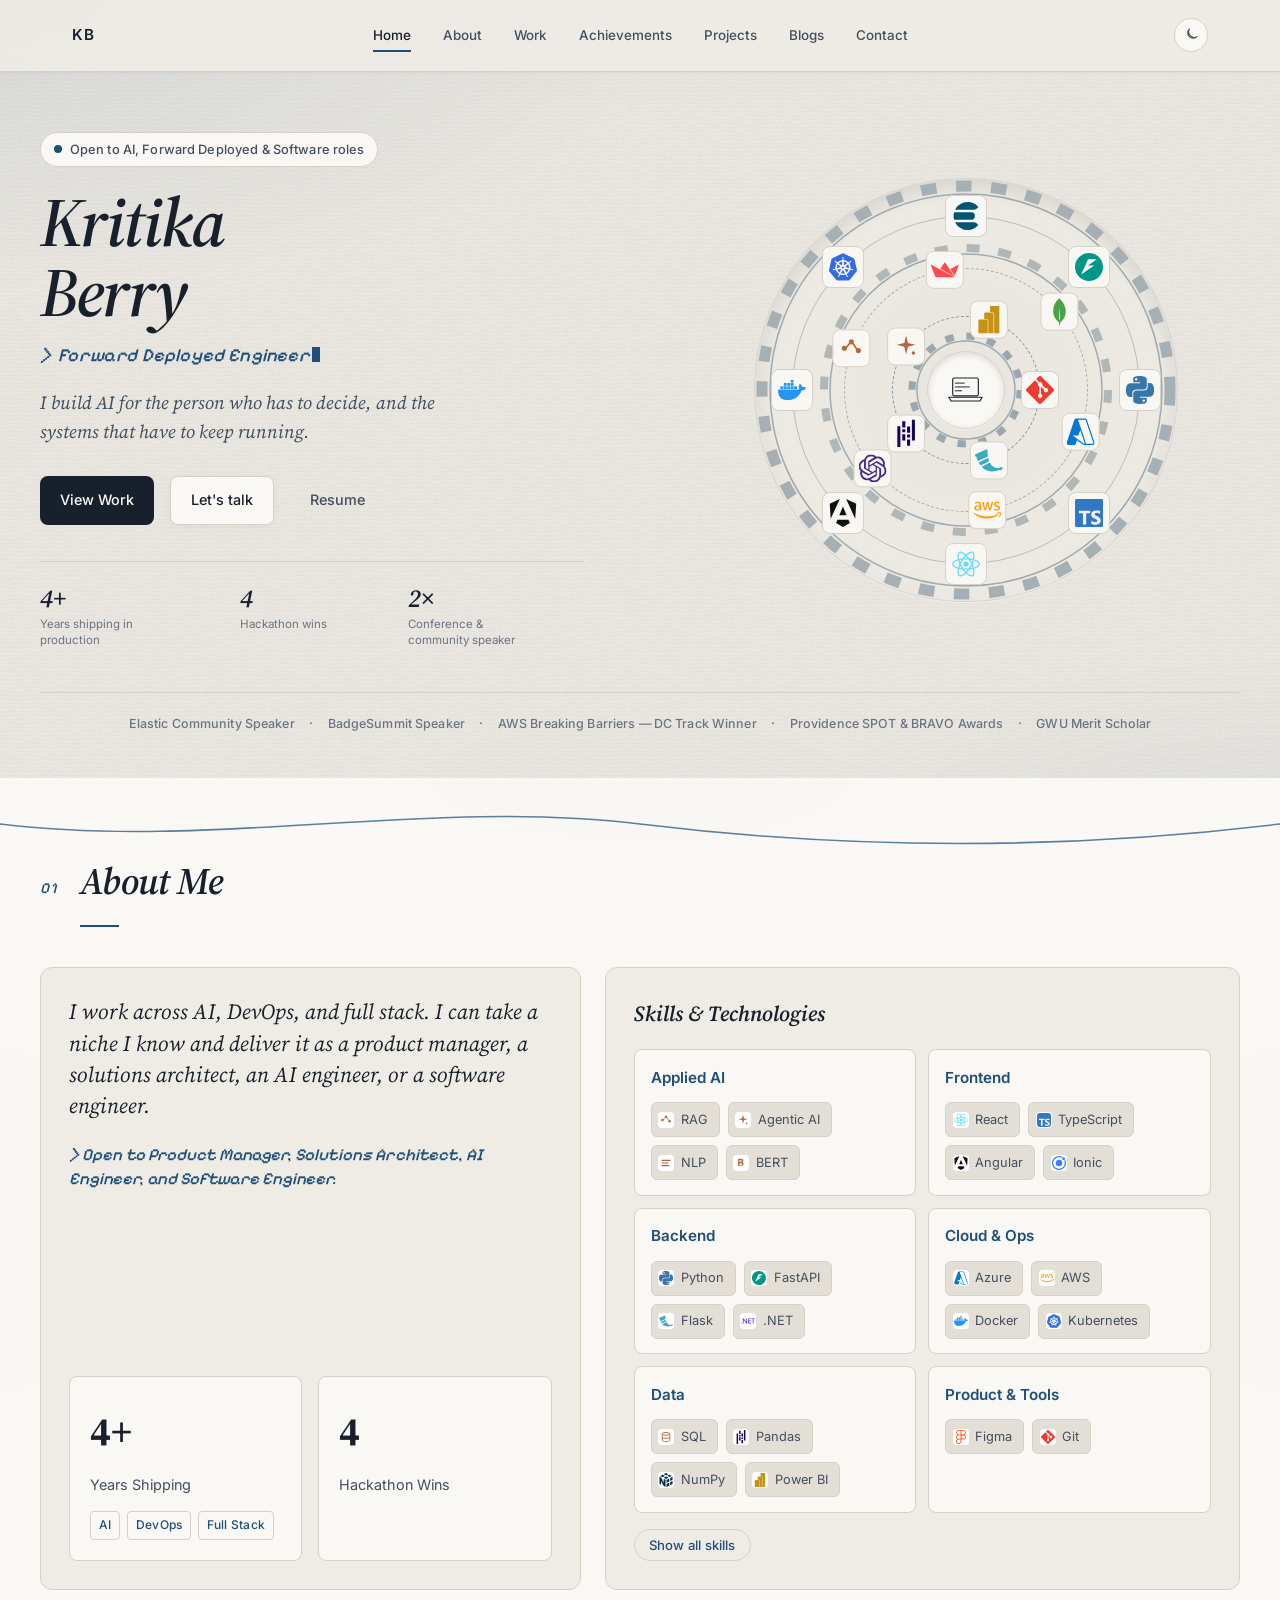
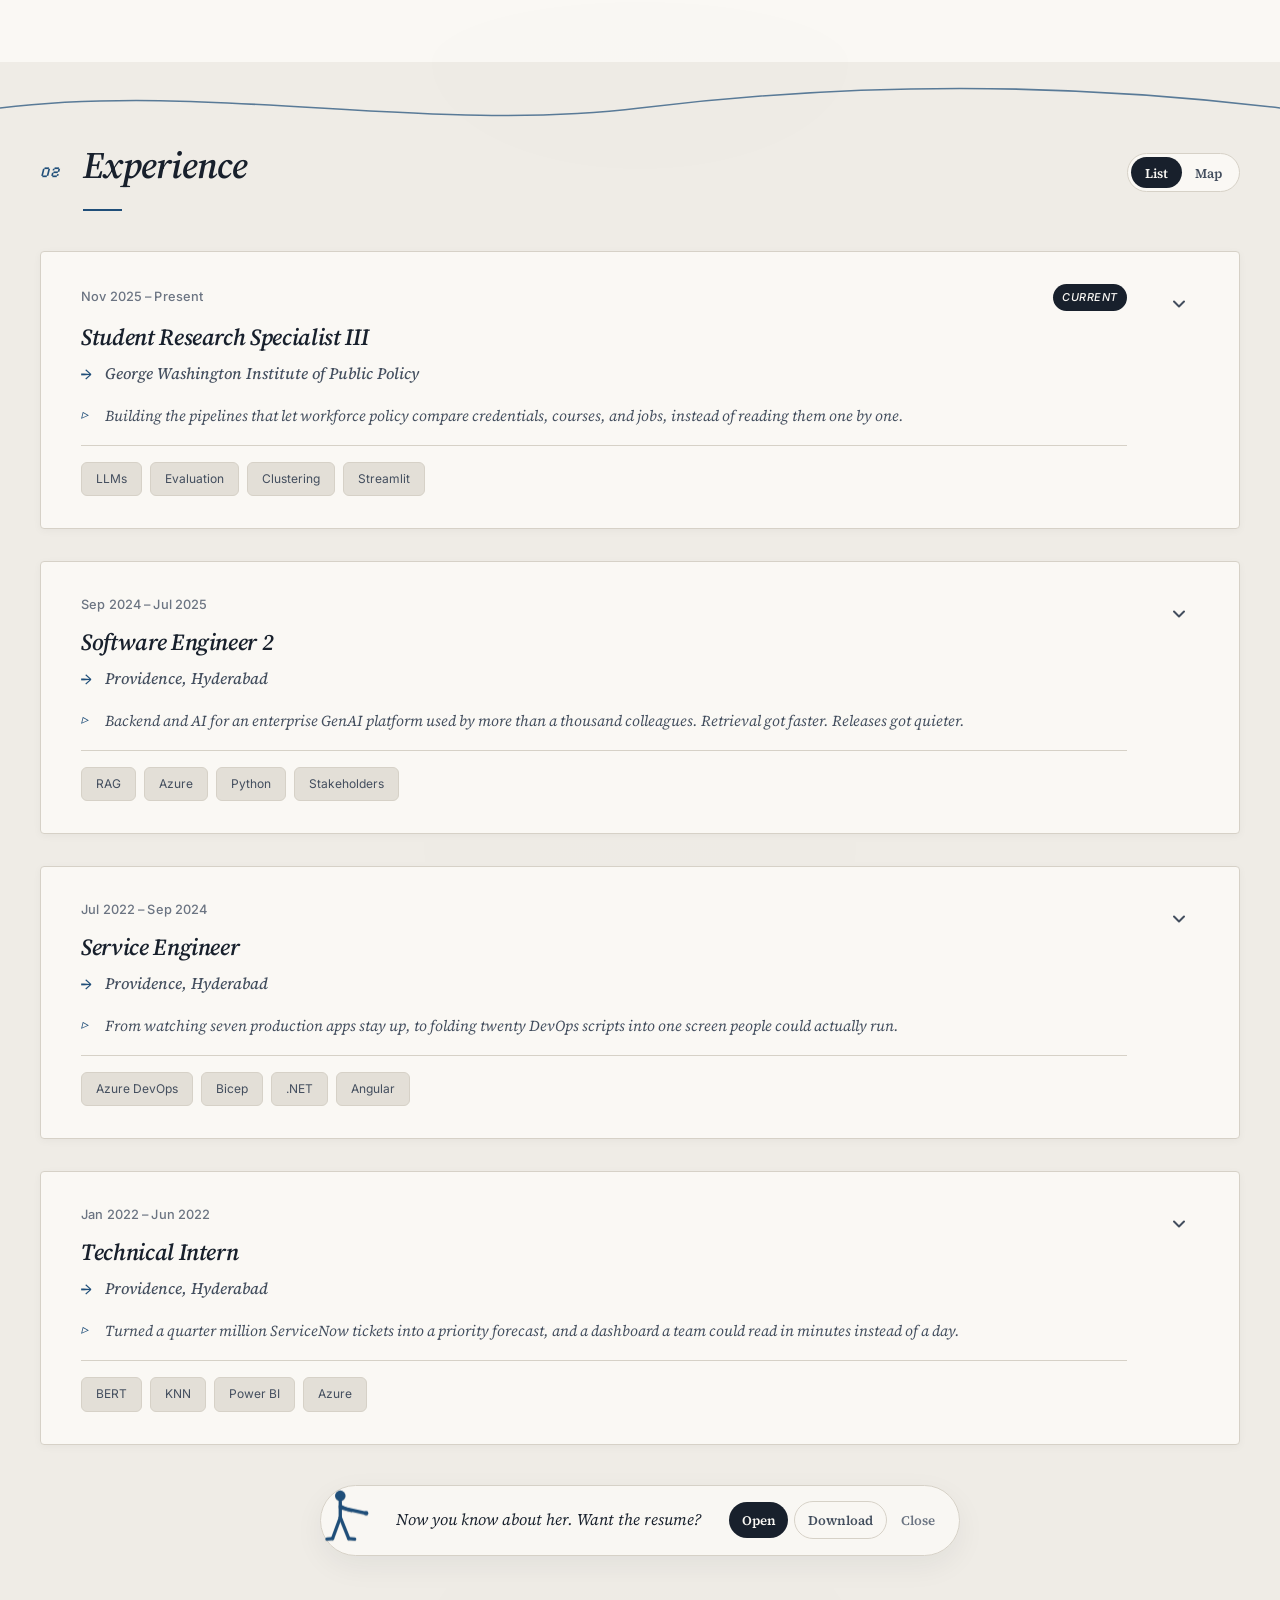
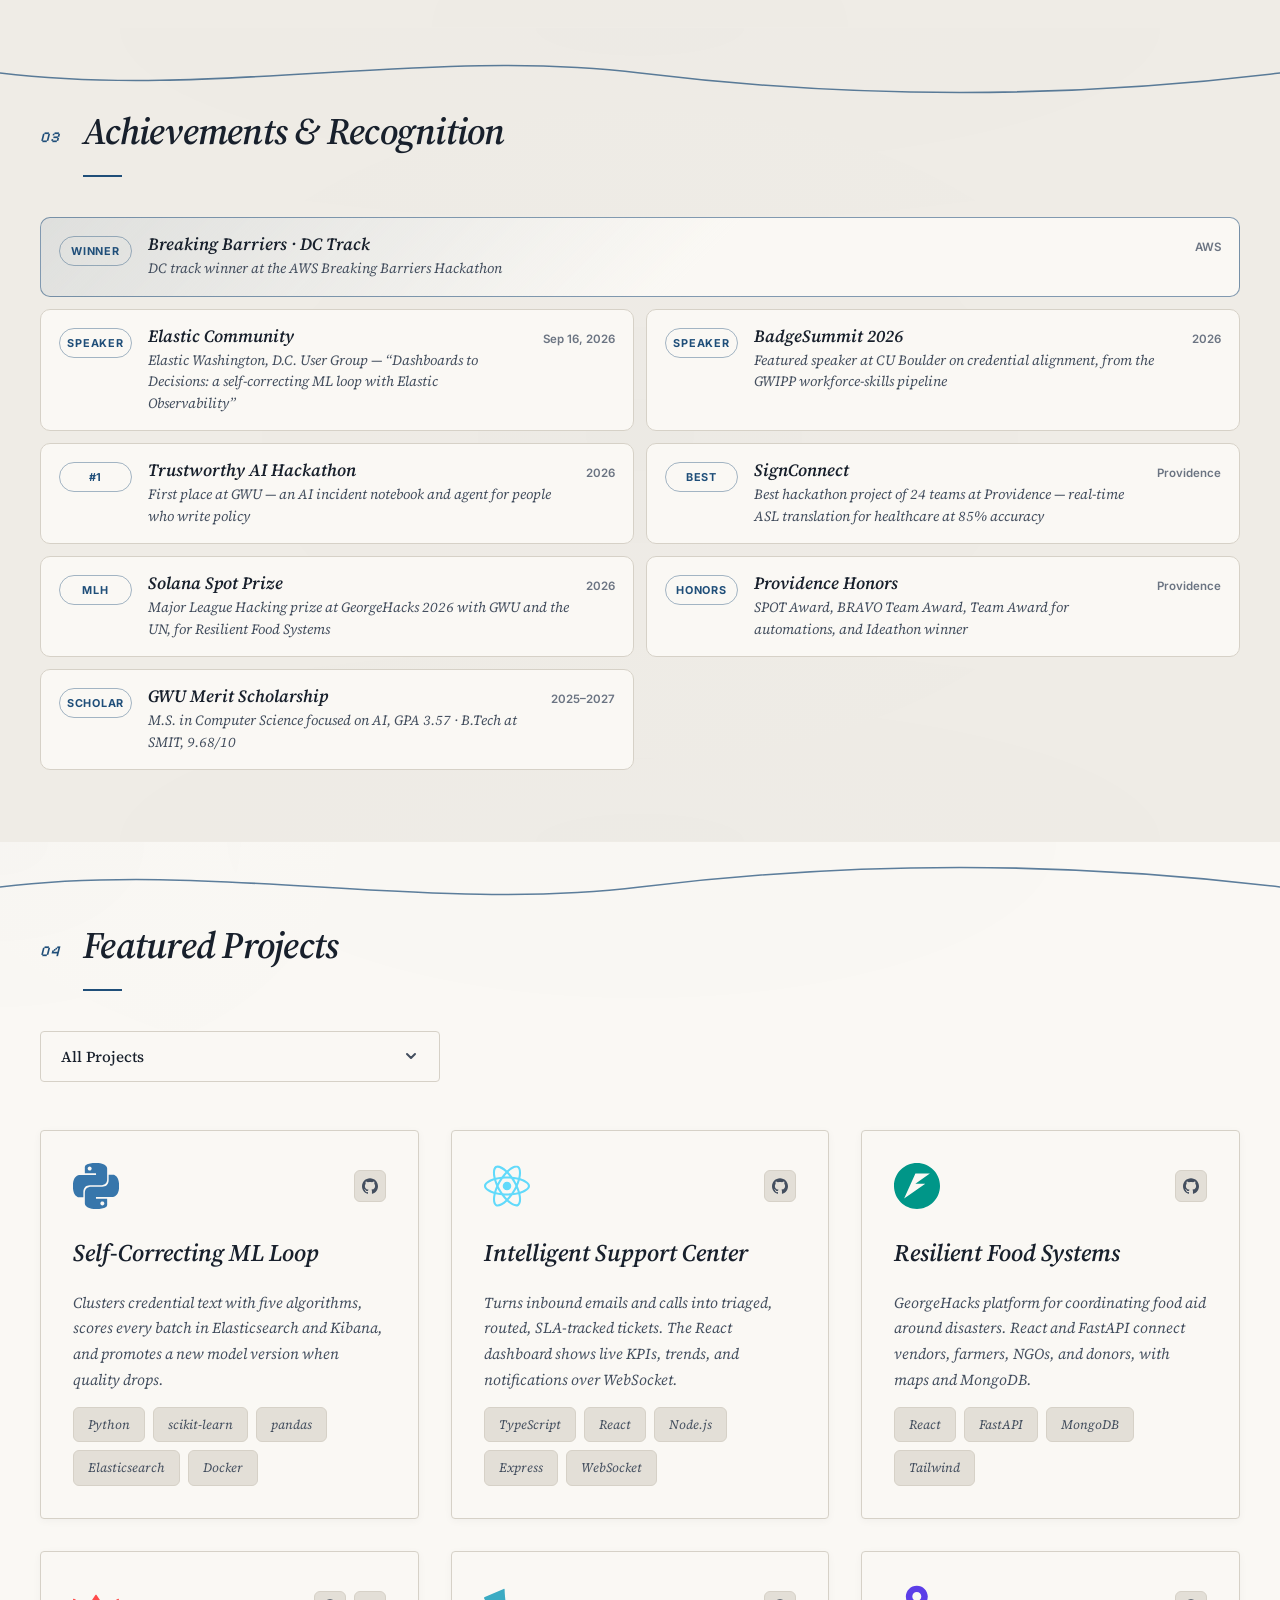
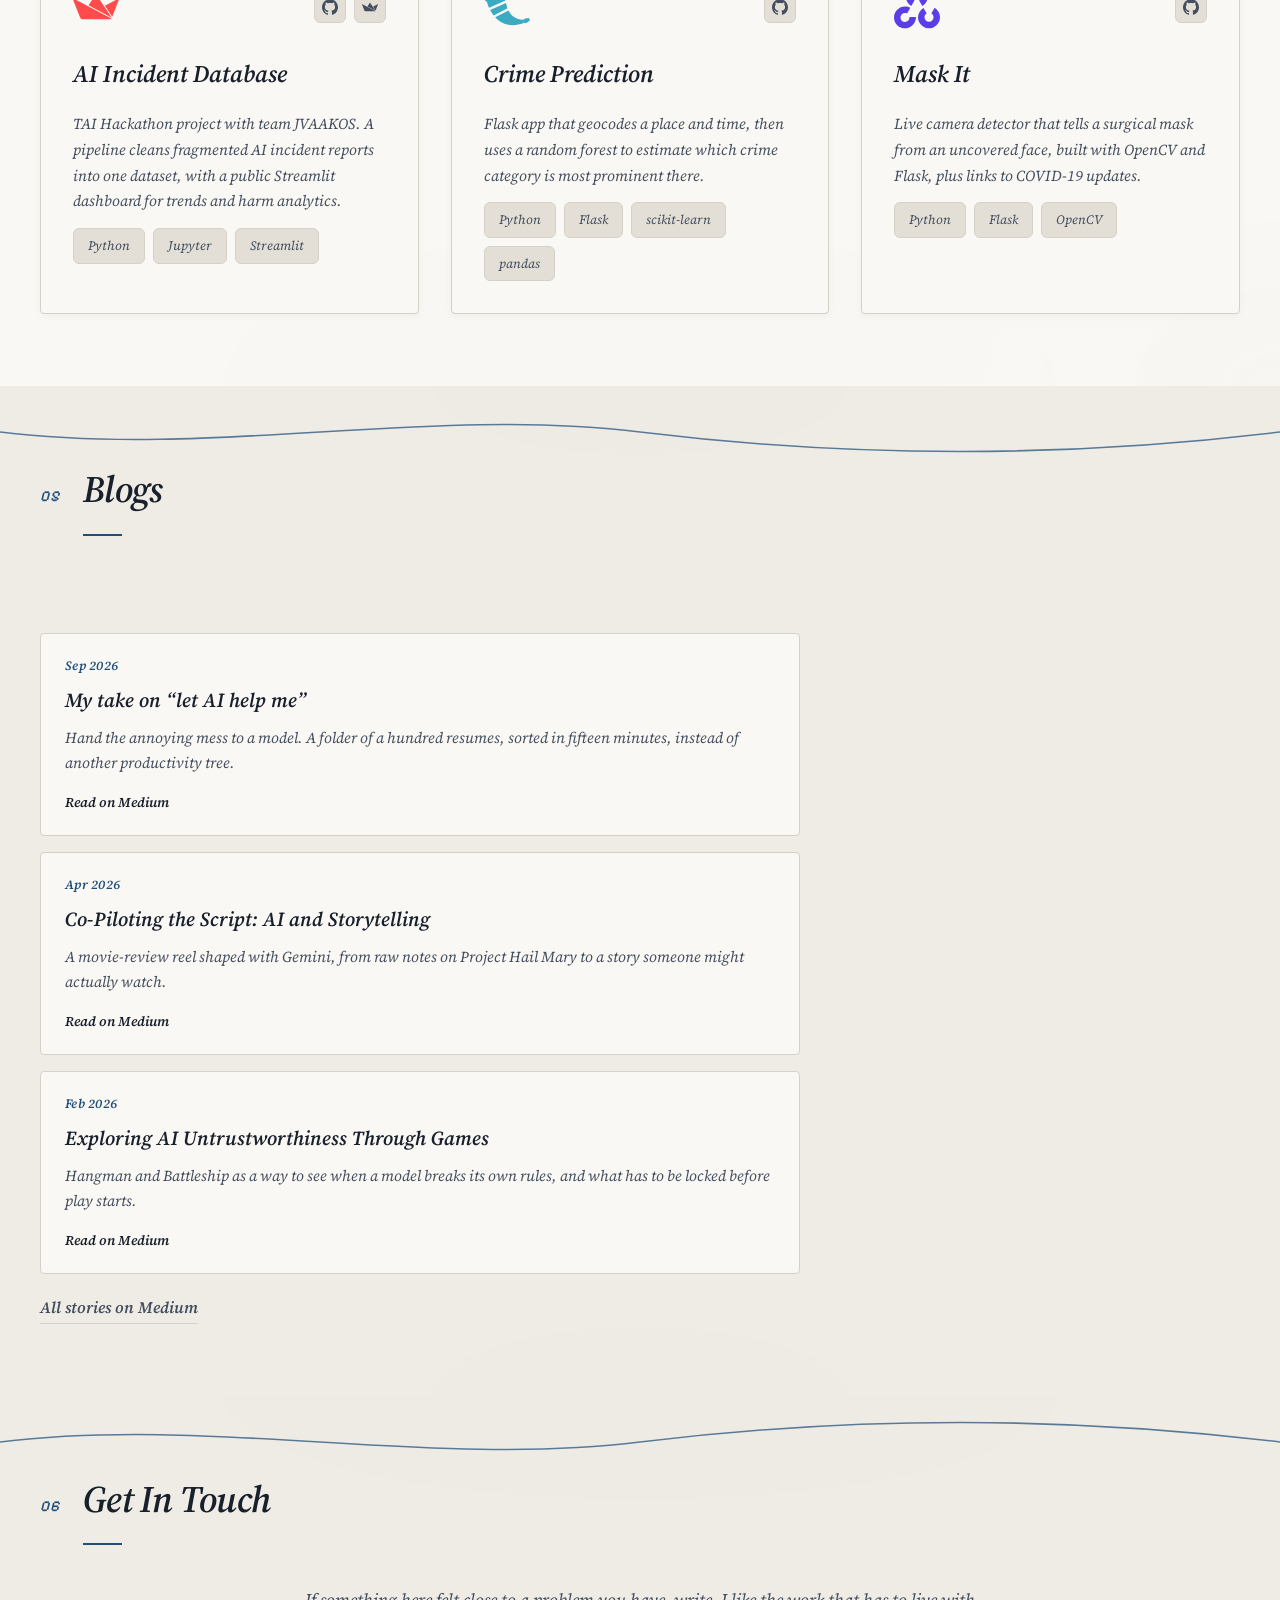
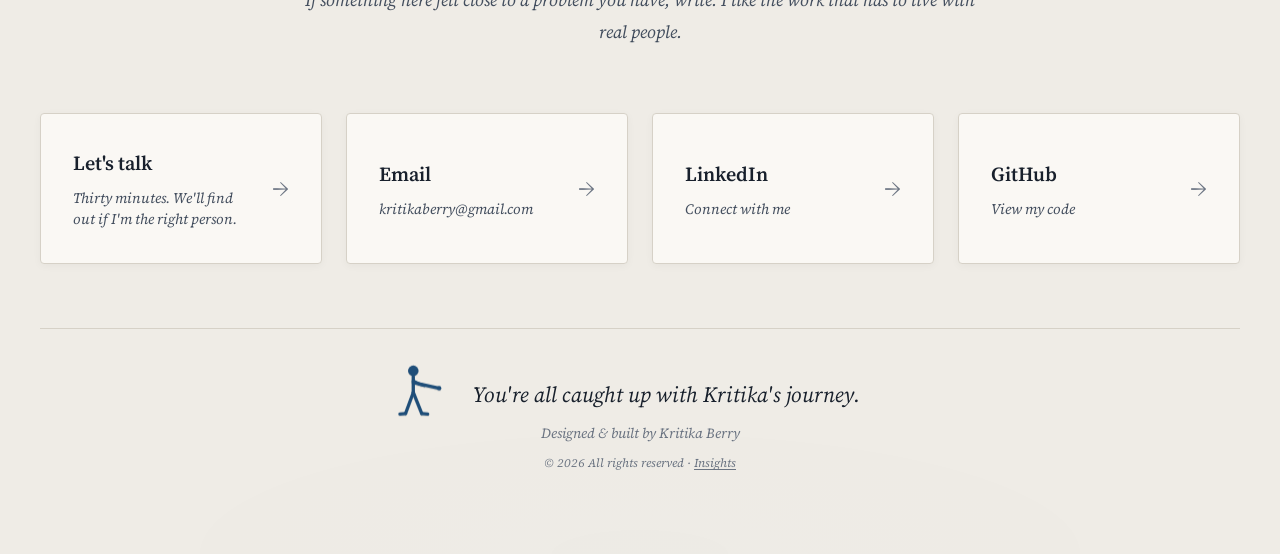
==== commit c16aac21: "Add a quiet Insights page for anonymous visits, sources, and attention. Co-authored-by: Cursor <curs" ====
--- a/index.html
+++ b/index.html
@@ -20,7 +20,7 @@
   <title>Kritika Berry | AI &amp; Full-Stack Engineer</title>
   <meta name="description" content="Kritika Berry turns ambiguous problems into AI systems that run in production. Forward deployed engineering, product sense, and the work of shipping with real users.">
   <link rel="icon" href="favicon.svg" type="image/svg+xml">
-  <link rel="stylesheet" href="styles.css?v=20261112h">
+  <link rel="stylesheet" href="styles.css?v=20261118a">
   <link rel="preconnect" href="https://fonts.googleapis.com">
   <link rel="preconnect" href="https://fonts.gstatic.com" crossorigin>
   <link href="https://fonts.googleapis.com/css2?family=Inter:wght@400;500;600&family=Pixelify+Sans:ital,wght@0,400;1,400;1,500&family=Source+Serif+4:ital,opsz,wght@0,8..60,400;0,8..60,600;1,8..60,400;1,8..60,500;1,8..60,600&display=swap" rel="stylesheet">
@@ -1404,12 +1404,13 @@
             <span class="line-push-text">You're all caught up with Kritika's journey.</span>
           </p>
           <p>Designed &amp; built by Kritika Berry</p>
-          <p class="copyright">© 2026 All rights reserved</p>
+          <p class="copyright">© 2026 All rights reserved · <a href="insights.html">Insights</a></p>
         </div>
       </div>
   </div>
 </section>
 
 <script src="script.js?v=20261112h" defer></script>
+<script src="analytics.js?v=20261118b" defer></script>
 </body>
 </html>
--- a/styles.css
+++ b/styles.css
@@ -3099,6 +3099,11 @@
   font-size: 0.75rem;
 }
 
+.copyright a {
+  color: inherit;
+  text-underline-offset: 0.18em;
+}
+
 /* Responsive */
 @media (max-width: 980px) {
   .nav-links {
@@ -3499,3 +3504,214 @@
   }
 }
 
+.insights-page {
+  font-family: var(--font-ui);
+  font-style: normal;
+  line-height: 1.5;
+}
+
+.insights-top,
+.insights-main {
+  width: min(1080px, calc(100% - 3rem));
+  margin-inline: auto;
+}
+
+.insights-top {
+  display: flex;
+  align-items: center;
+  justify-content: space-between;
+  padding: 1.4rem 0 0.4rem;
+}
+
+.insights-back,
+.insights-mark {
+  font-size: 0.78rem;
+  letter-spacing: 0.08em;
+  text-transform: uppercase;
+  color: var(--color-text-tertiary);
+}
+
+.insights-back:hover {
+  color: var(--color-text-primary);
+}
+
+.insights-intro {
+  padding: 1.4rem 0 1.6rem;
+}
+
+.insights-intro h1 {
+  font-family: var(--font-primary);
+  font-style: italic;
+  font-weight: 500;
+  font-size: clamp(2rem, 4vw, 3rem);
+  letter-spacing: -0.03em;
+  line-height: 1.15;
+}
+
+.insights-intro p {
+  max-width: 38rem;
+  margin-top: 0.7rem;
+  color: var(--color-text-secondary);
+}
+
+.insights-stats {
+  display: grid;
+  grid-template-columns: repeat(4, minmax(0, 1fr));
+  gap: 0.75rem;
+}
+
+.insights-stat,
+.insights-panel {
+  background: var(--color-surface);
+  border: 1px solid var(--color-border);
+  border-radius: 16px;
+}
+
+.insights-stat {
+  padding: 1rem 1.1rem 0.9rem;
+}
+
+.insights-stat-value {
+  display: block;
+  font-size: 1.7rem;
+  font-weight: 600;
+  letter-spacing: -0.04em;
+  color: var(--color-text-primary);
+}
+
+.insights-stat-label {
+  color: var(--color-text-tertiary);
+  font-size: 0.78rem;
+  letter-spacing: 0.04em;
+  text-transform: uppercase;
+}
+
+.insights-grid {
+  display: grid;
+  grid-template-columns: 1fr 1fr;
+  gap: 0.75rem;
+  margin-top: 0.75rem;
+}
+
+.insights-panel {
+  padding: 1rem 1.1rem 1.05rem;
+  min-height: 220px;
+}
+
+.insights-panel-head {
+  display: flex;
+  justify-content: space-between;
+  gap: 1rem;
+  align-items: baseline;
+  margin-bottom: 0.9rem;
+}
+
+.insights-panel h2,
+.insights-kicker {
+  font-size: 0.95rem;
+  font-weight: 600;
+  letter-spacing: -0.02em;
+}
+
+.insights-panel-head p,
+.insights-empty,
+.insights-mix span {
+  color: var(--color-text-tertiary);
+  font-size: 0.78rem;
+}
+
+.insights-bars {
+  display: grid;
+  gap: 0.55rem;
+}
+
+.insights-bars li {
+  display: grid;
+  grid-template-columns: minmax(0, 1.1fr) minmax(0, 1.4fr) auto;
+  gap: 0.7rem;
+  align-items: center;
+}
+
+.insights-bar-label,
+.insights-bar-value {
+  font-size: 0.82rem;
+}
+
+.insights-bar-label {
+  overflow: hidden;
+  text-overflow: ellipsis;
+  white-space: nowrap;
+}
+
+.insights-bar-value {
+  color: var(--color-text-secondary);
+  font-variant-numeric: tabular-nums;
+}
+
+.insights-bar-track {
+  height: 6px;
+  border-radius: 99px;
+  background: var(--color-surface-elevated);
+  overflow: hidden;
+}
+
+.insights-bar-fill {
+  display: block;
+  height: 100%;
+  border-radius: inherit;
+  background: var(--color-accent);
+}
+
+.insights-mix {
+  display: grid;
+  gap: 0.85rem;
+}
+
+.insights-mix p {
+  display: grid;
+  gap: 0.15rem;
+}
+
+.insights-mix strong {
+  font-weight: 500;
+  color: var(--color-text-primary);
+}
+
+.insights-days {
+  margin: 0.75rem 0 3rem;
+  padding: 1rem 1.1rem 1.1rem;
+  background: var(--color-surface);
+  border: 1px solid var(--color-border);
+  border-radius: 16px;
+}
+
+.insights-daybars {
+  display: flex;
+  align-items: flex-end;
+  gap: 0.4rem;
+  height: 72px;
+  margin-top: 0.8rem;
+}
+
+.insights-daybars span {
+  flex: 1;
+  border-radius: 6px 6px 2px 2px;
+  background: rgba(var(--accent-rgb), 0.85);
+  min-height: 4px;
+}
+
+@media (max-width: 800px) {
+  .insights-stats,
+  .insights-grid {
+    grid-template-columns: 1fr;
+  }
+
+  .insights-bars li {
+    grid-template-columns: minmax(0, 1fr) auto;
+  }
+
+  .insights-bar-track {
+    display: none;
+  }
+}
+
